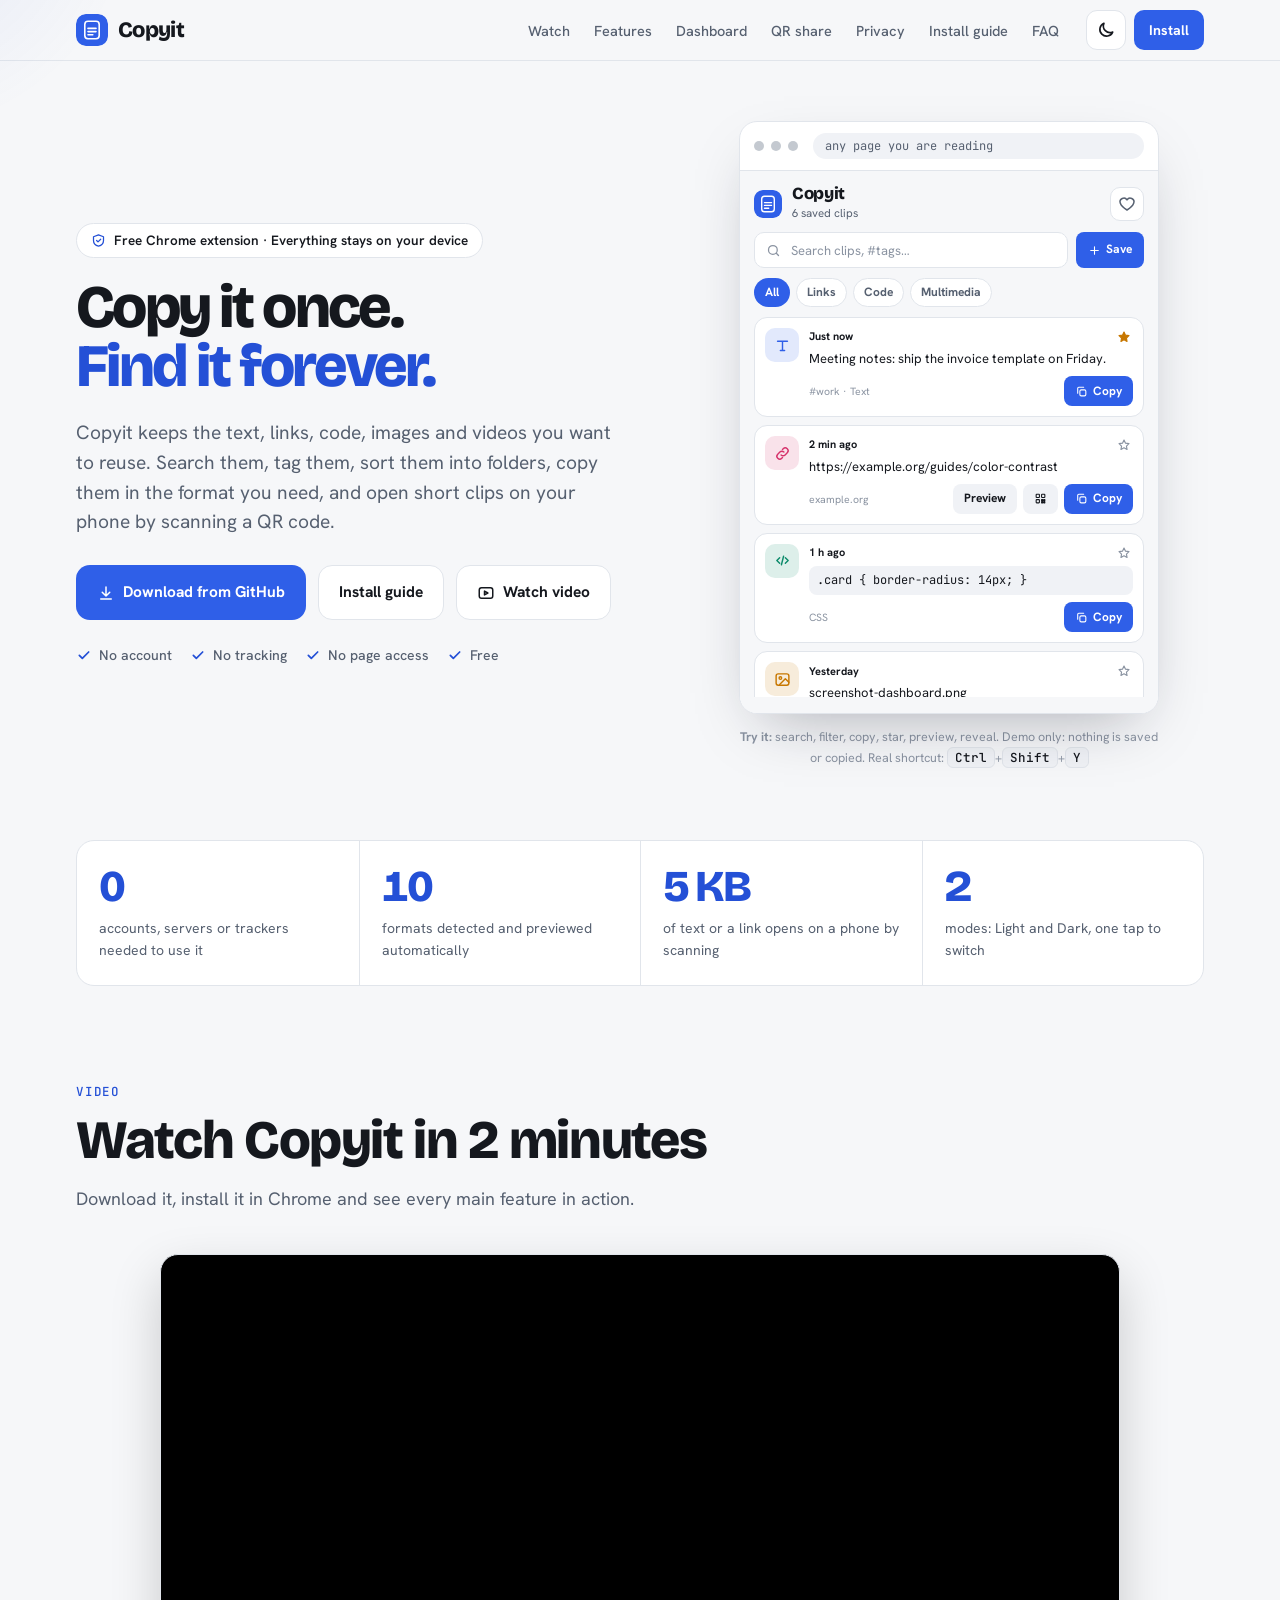
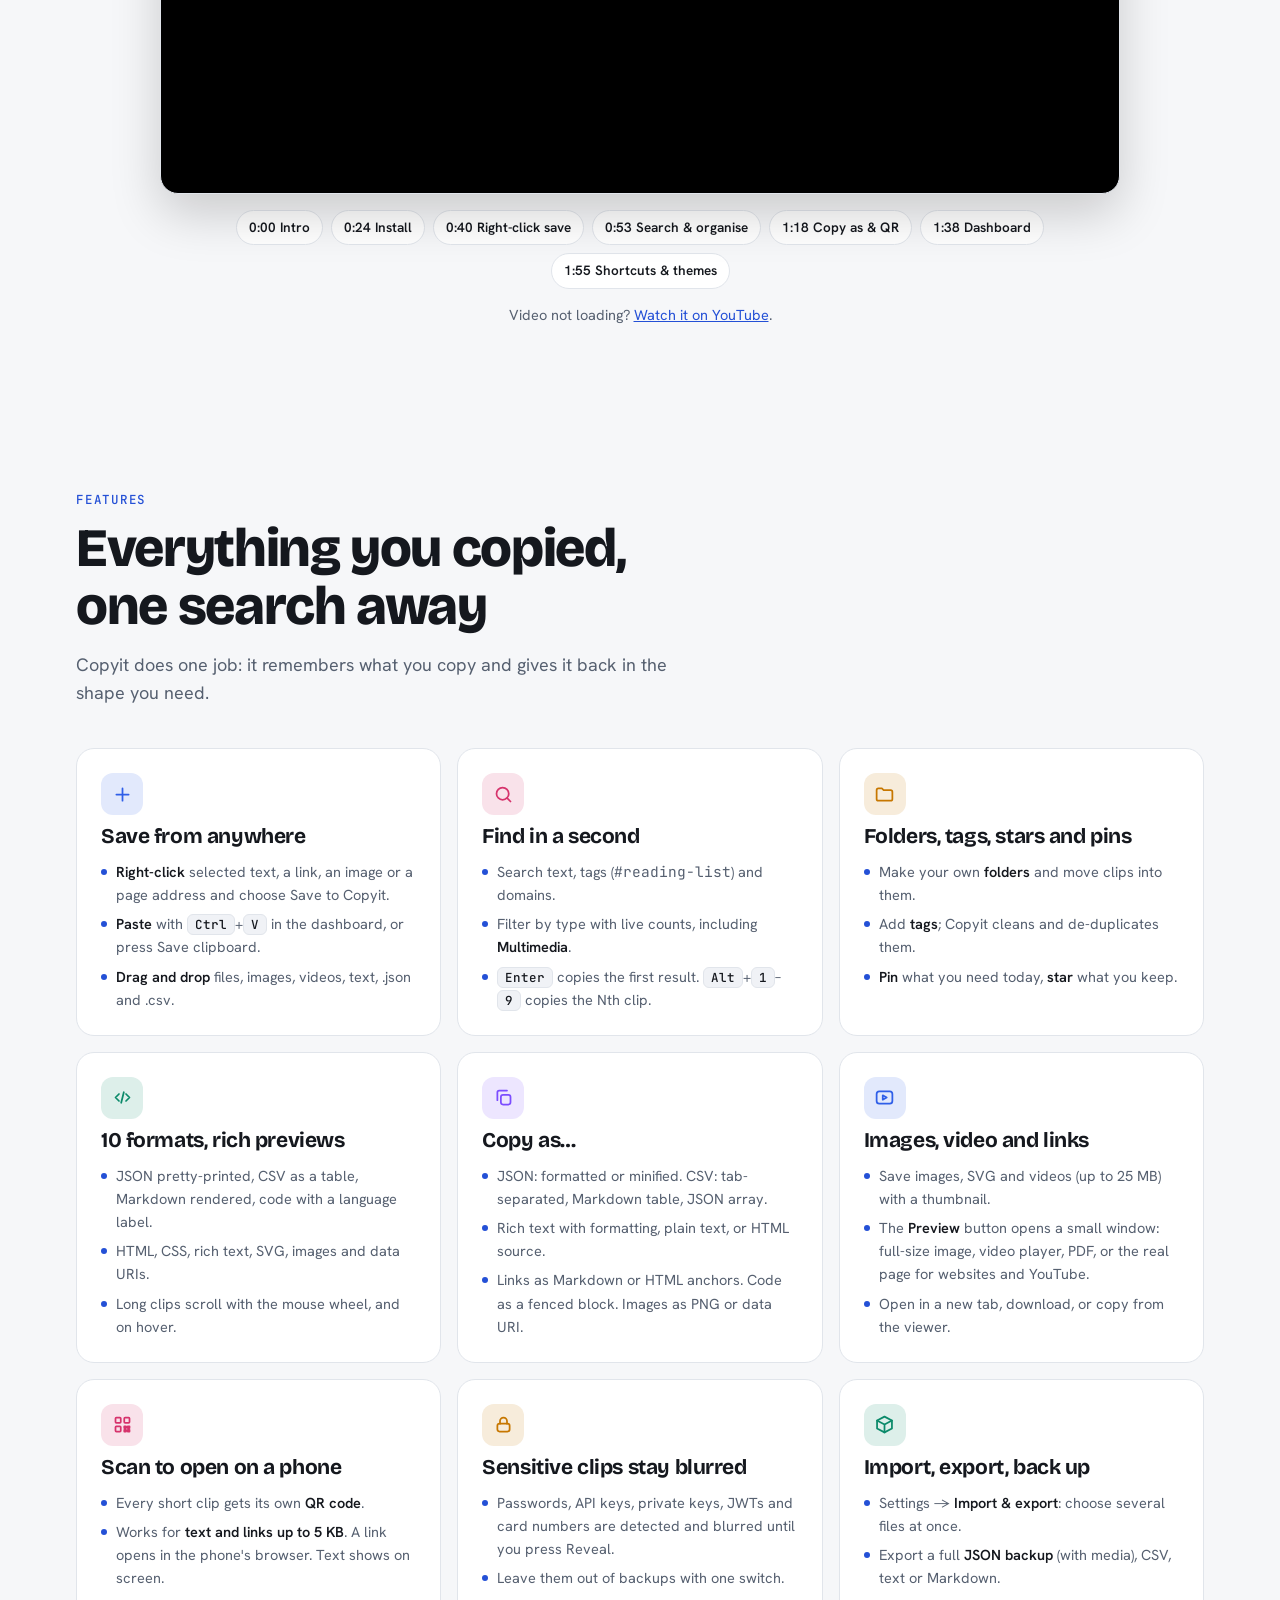
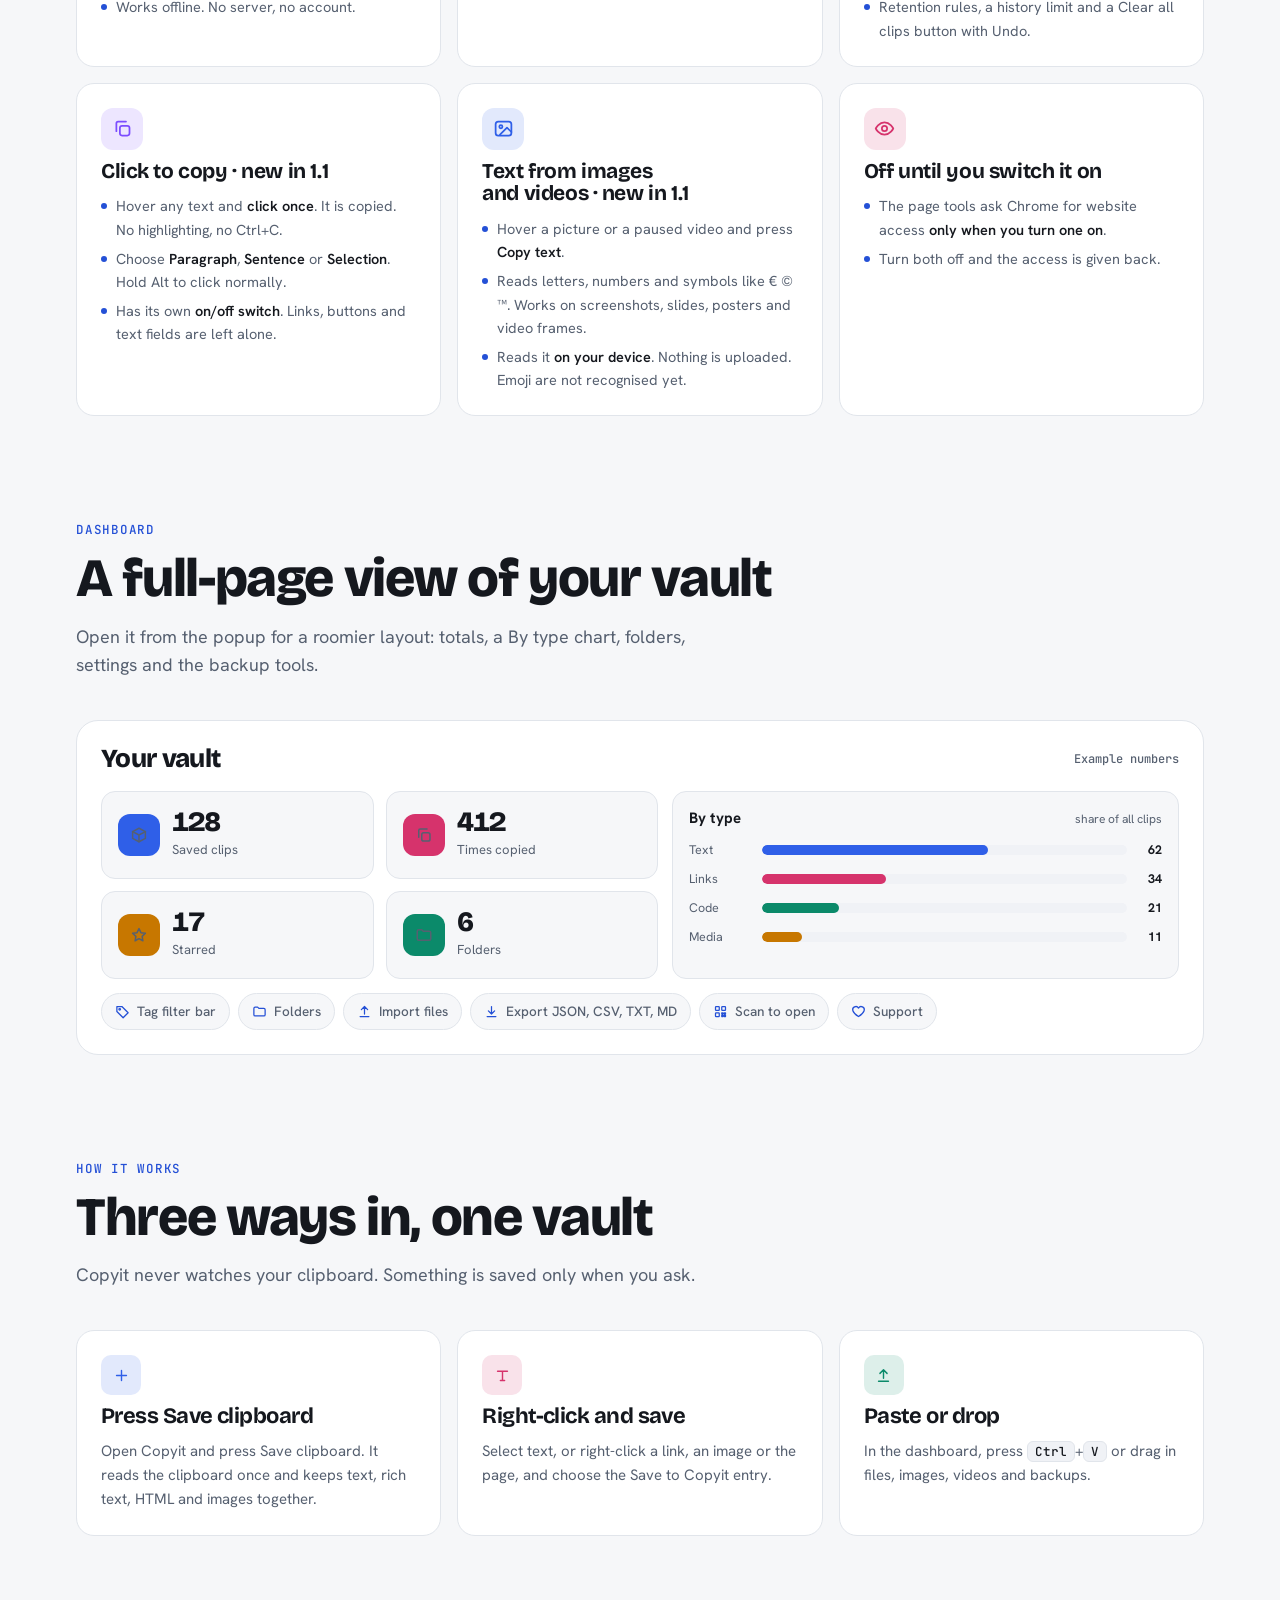
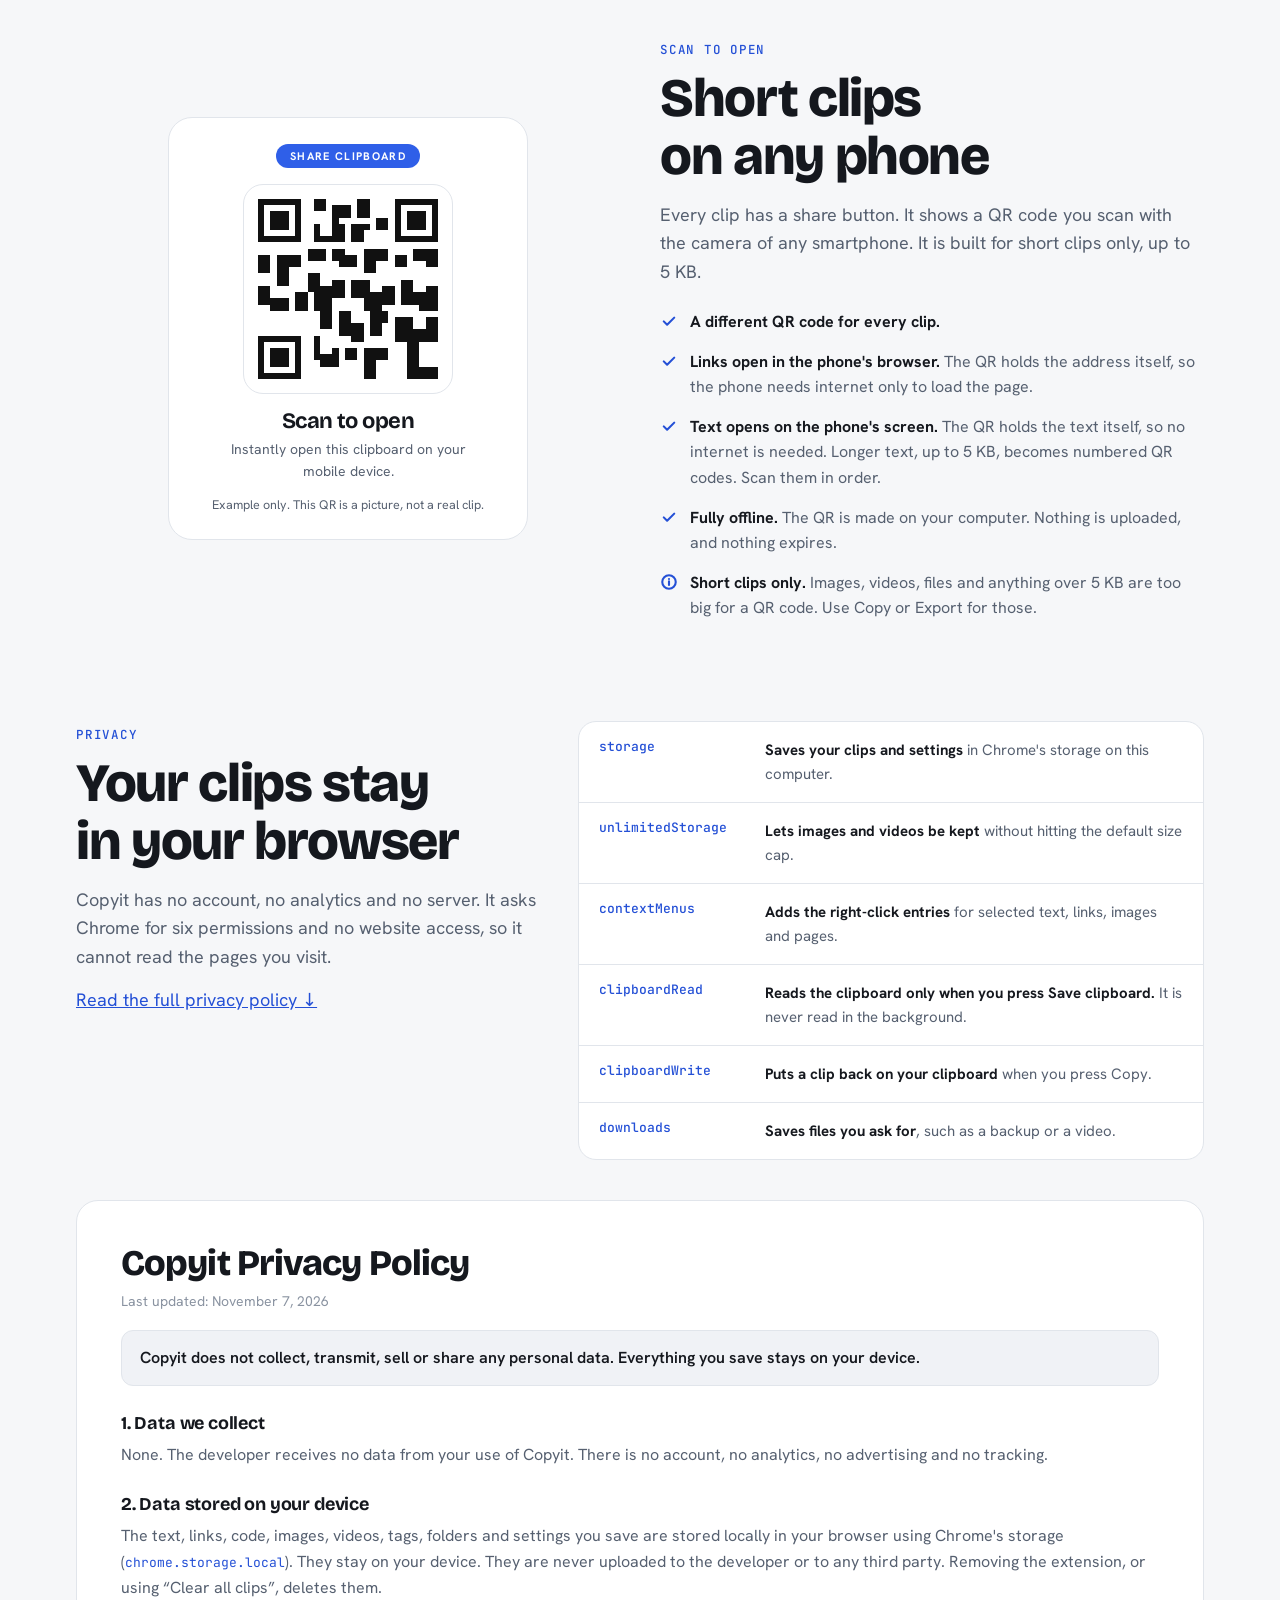
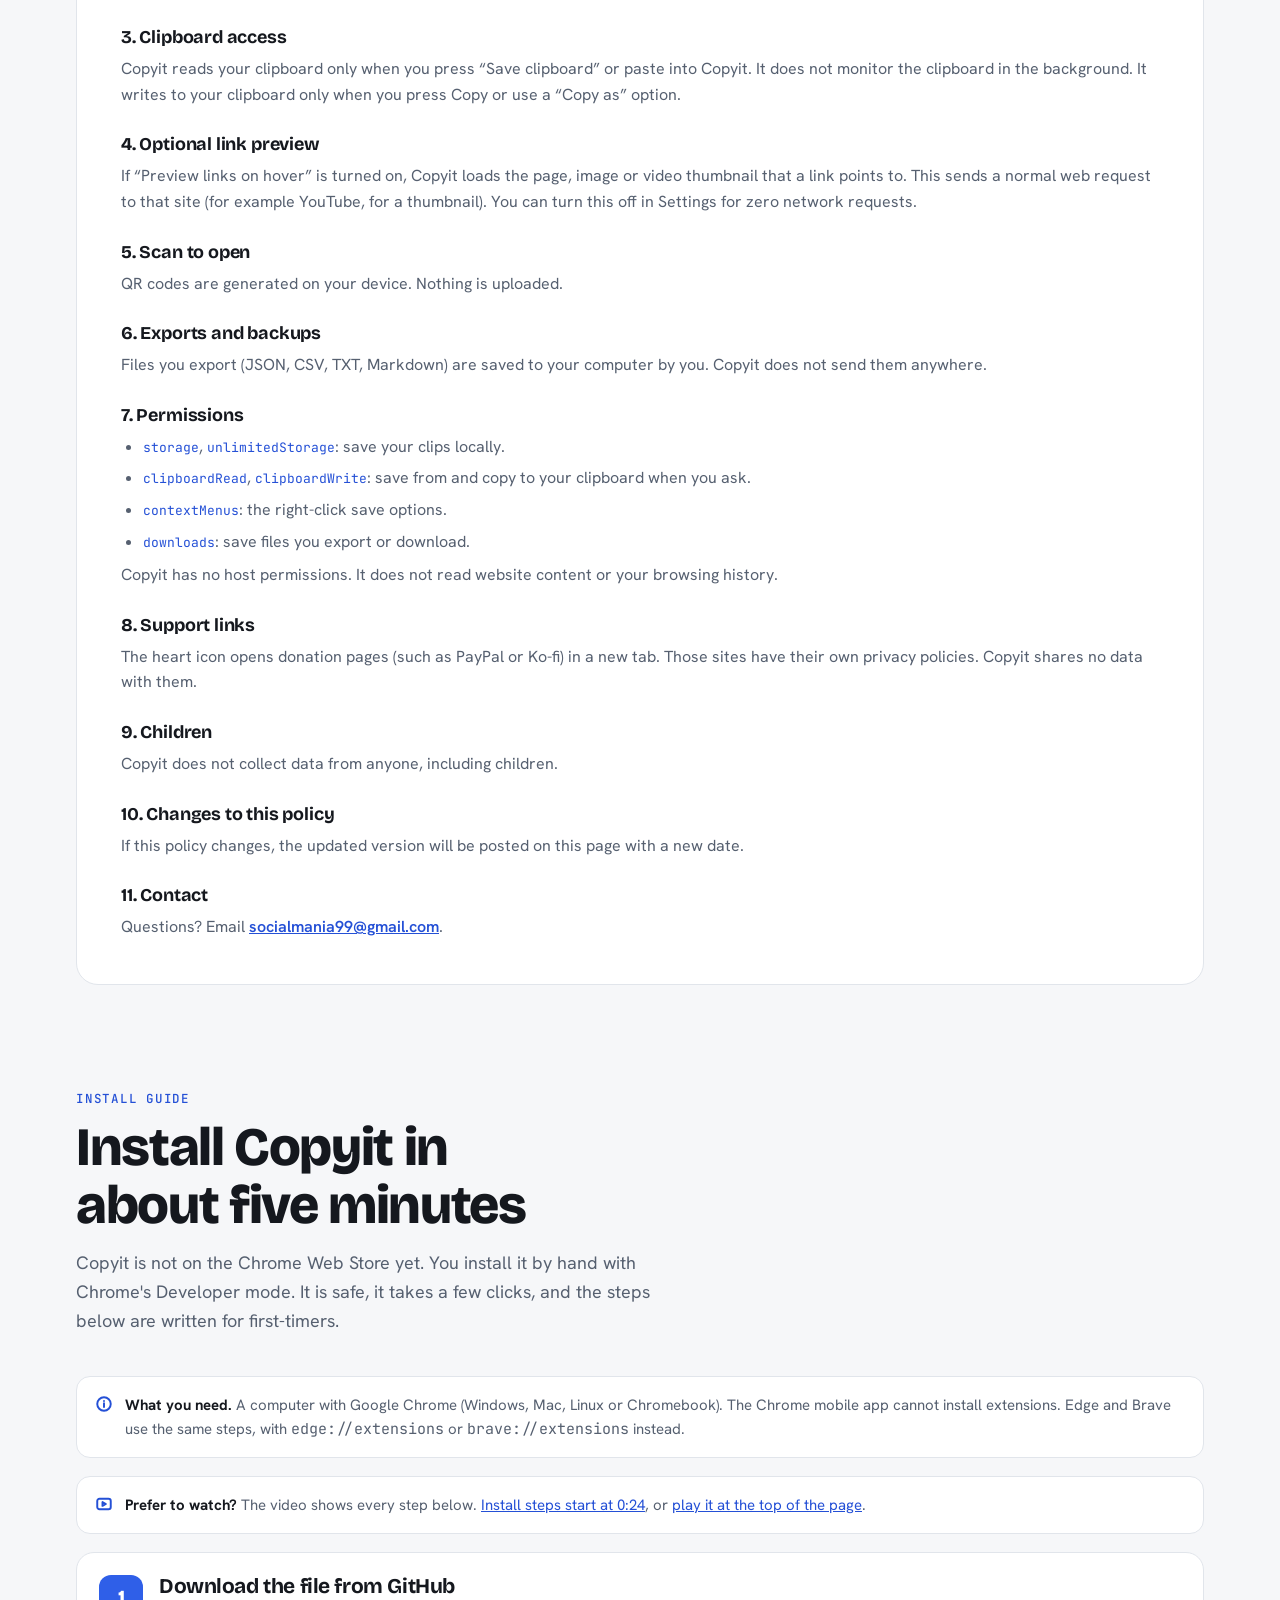
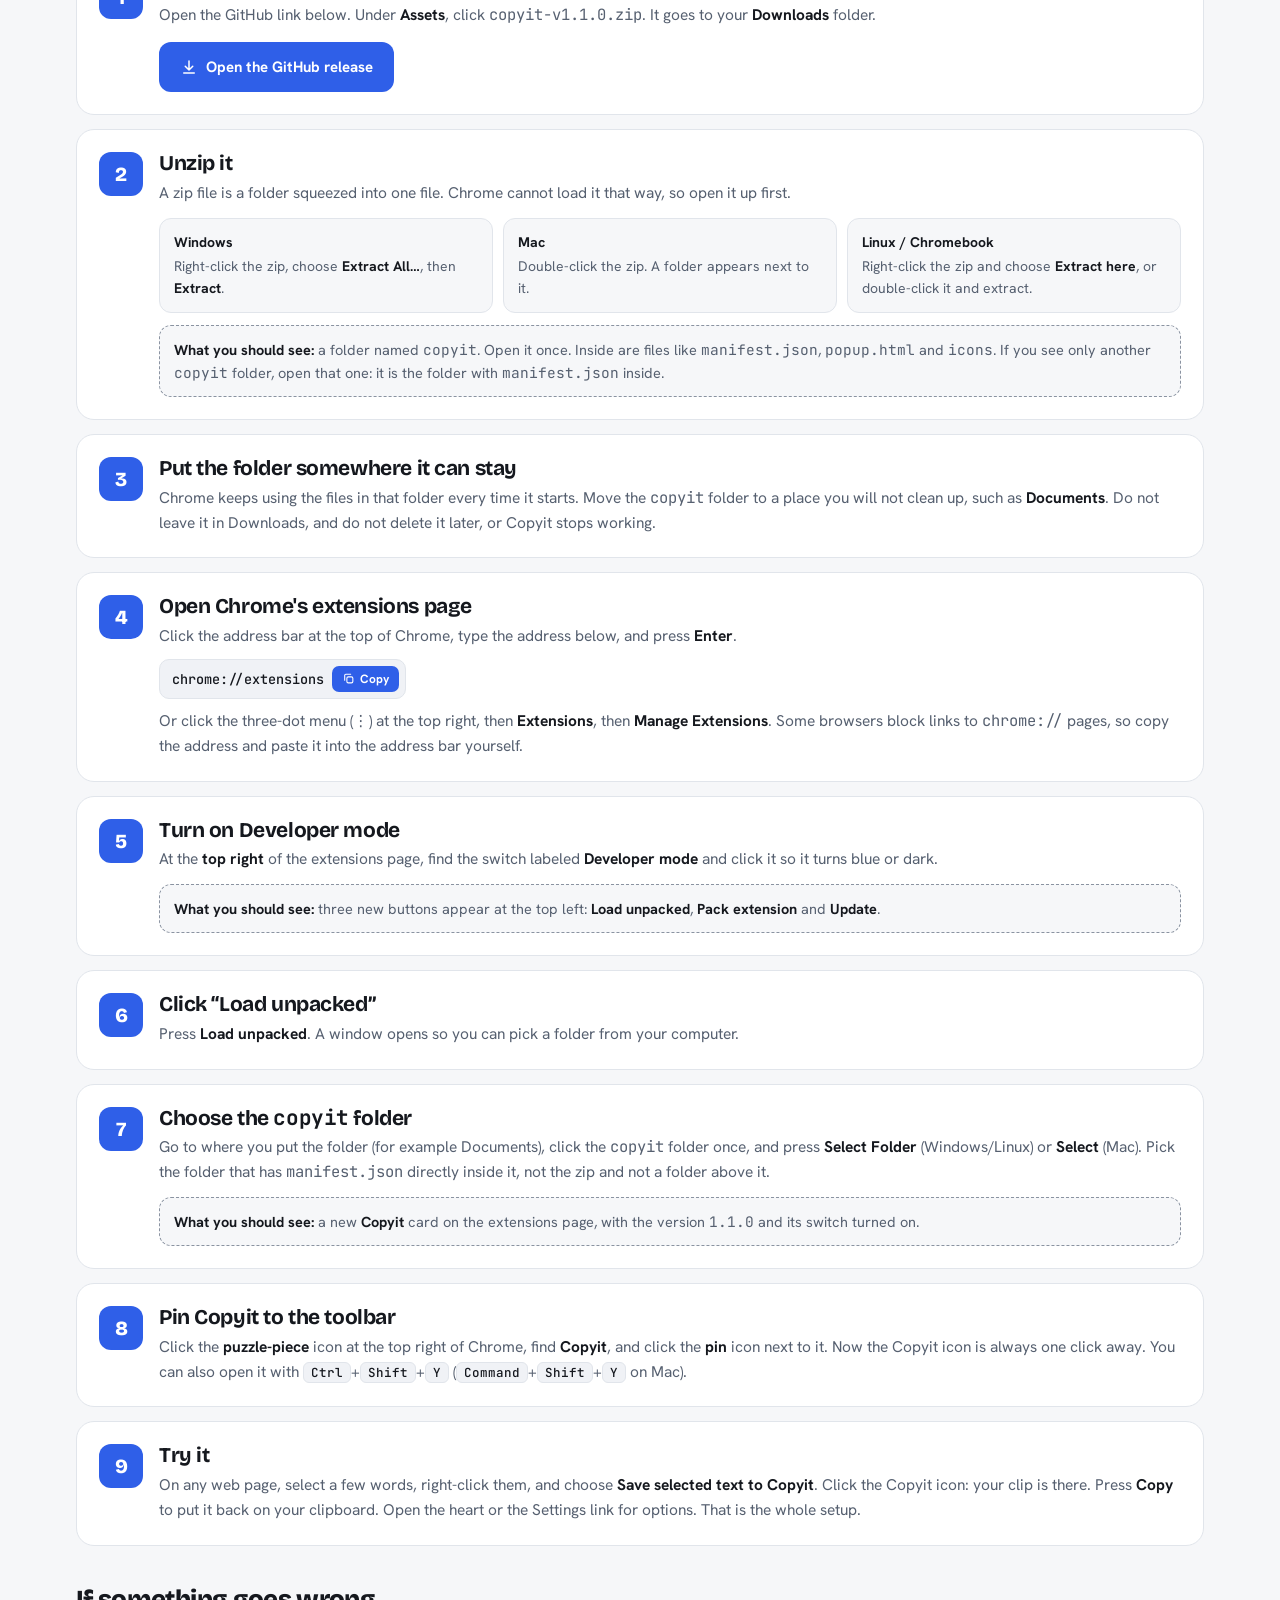
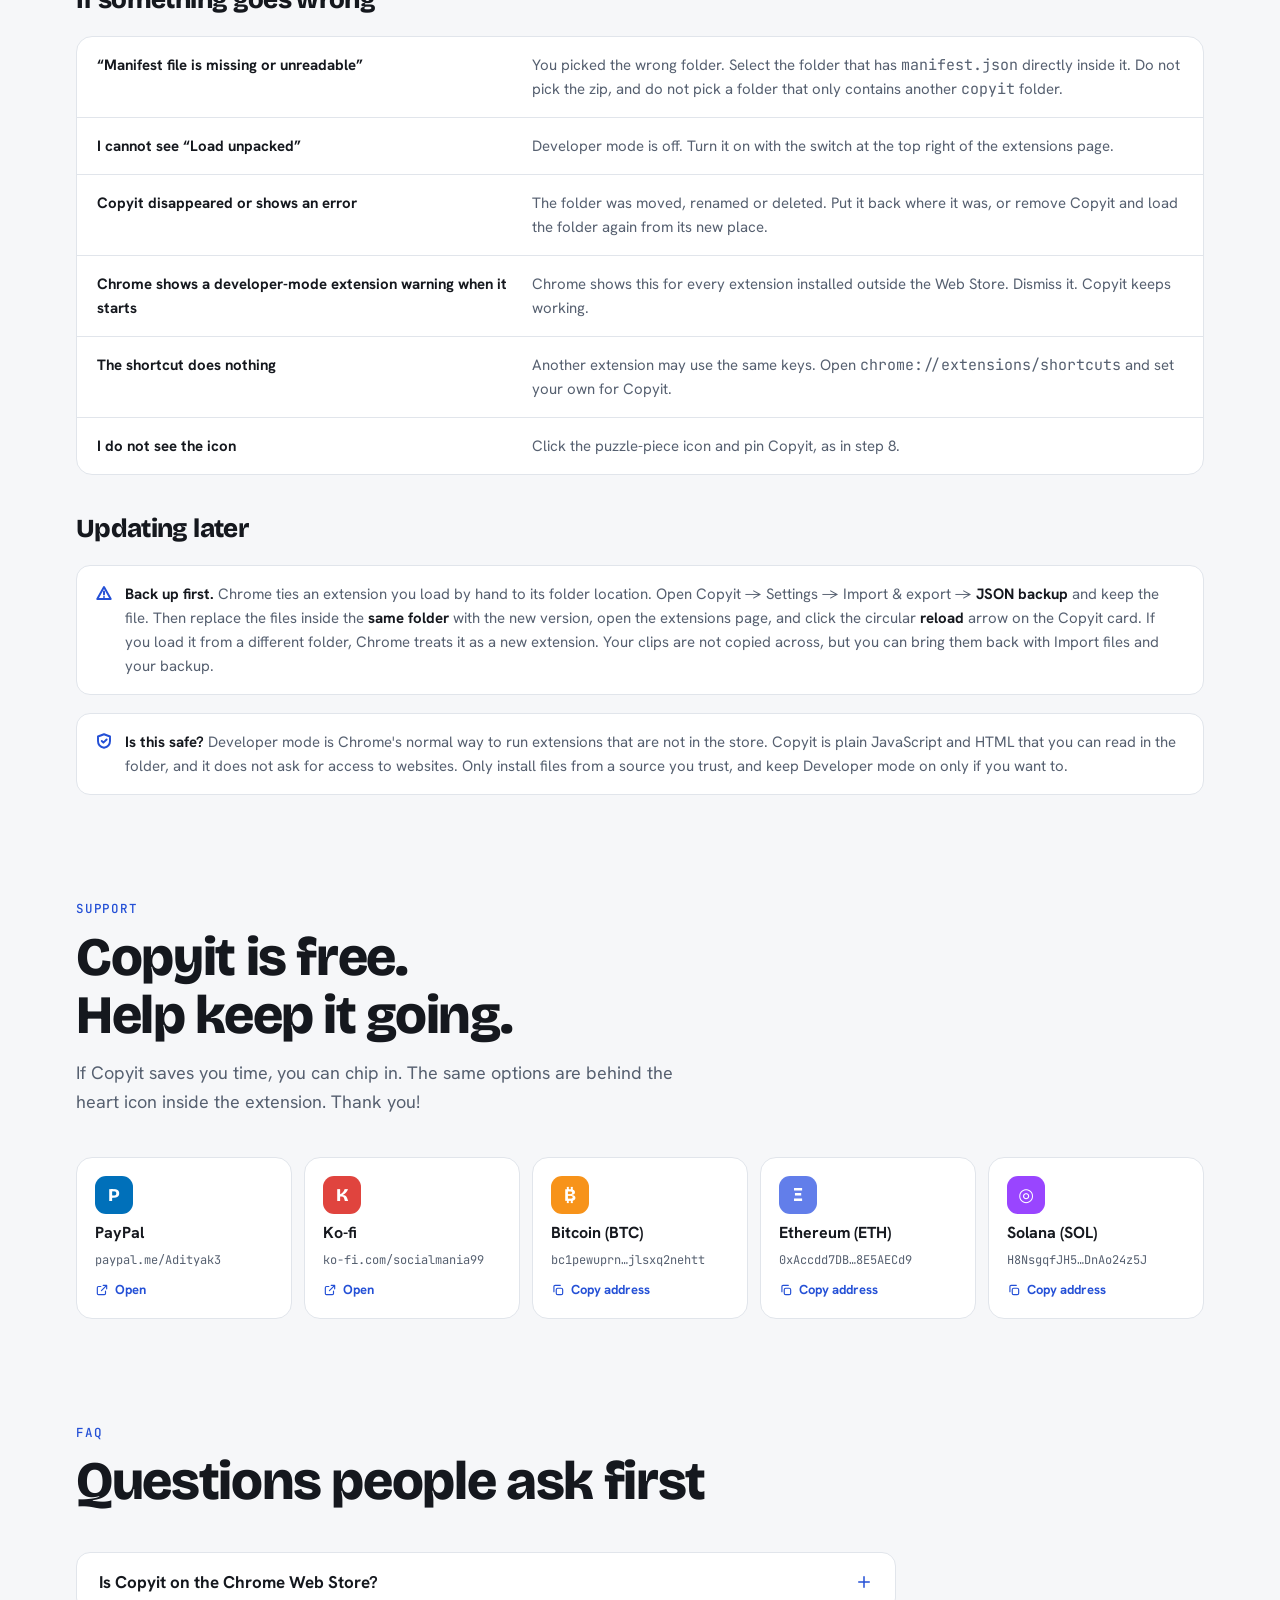
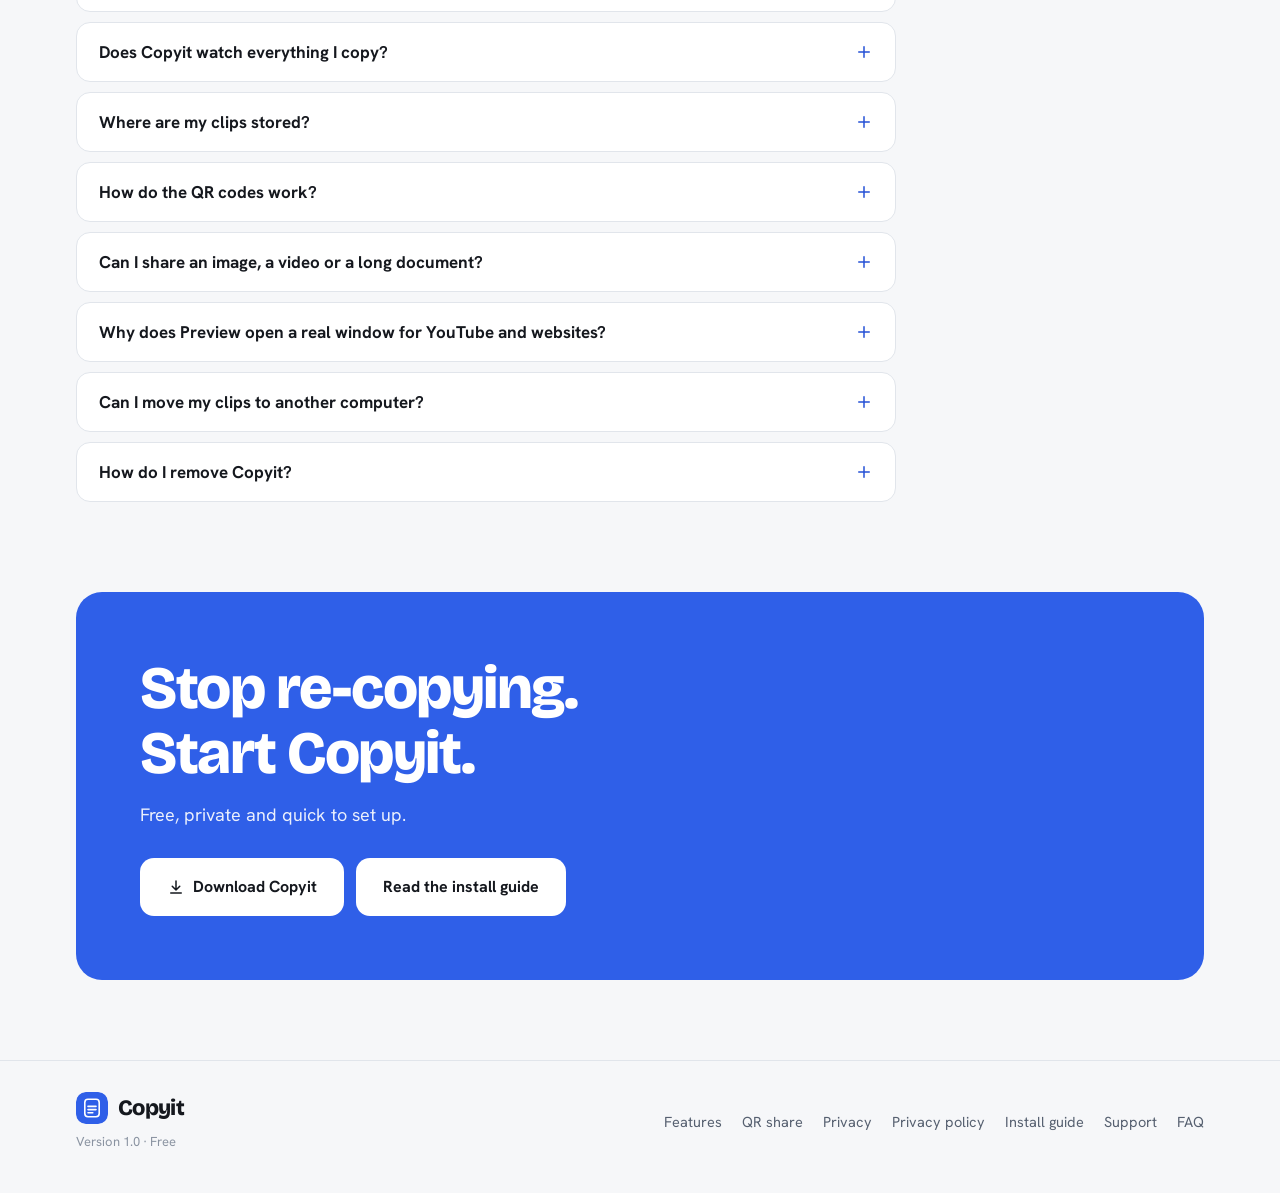
==== docs/index.html @ a637008d "Add files via upload" ====
<!doctype html>
<html lang="en">
<head>
<meta charset="utf-8">
<meta name="viewport" content="width=device-width,initial-scale=1,viewport-fit=cover">
<meta name="description" content="Copyit is a free, private clipboard history manager for Chrome. Save text, links, code and images, search them, and copy them back in any format. No account, no tracking.">
<meta name="copyit-build" content="2026-11-14-cursor-v4">
<meta name="theme-color" content="#f6f7f9" media="(prefers-color-scheme: light)">
<meta name="theme-color" content="#0e1014" media="(prefers-color-scheme: dark)">
<title>Copyit</title>
<meta name="claude:viewport-fit-sides" content="cover">
<link rel="preconnect" href="https://fonts.googleapis.com">
<link rel="preconnect" href="https://fonts.gstatic.com" crossorigin>
<link rel="stylesheet" href="https://fonts.googleapis.com/css2?family=Bricolage+Grotesque:opsz,wght@12..96,500..800&family=Hanken+Grotesk:wght@400;500;600;700&family=JetBrains+Mono:wght@400;500&display=swap">
<style>
/* Layout: sticky nav, split hero (pitch + static popup mock), facts, feature groups, dashboard mock, how-it-works, share/QR, privacy table, beginner install guide, support, FAQ.
   Identity: clean and still. One flat palette with a light/dark switch. Light motion only: demo popup, 3D cursor and click effects (off for reduced-motion and touch). */
:root{
  --display:"Bricolage Grotesque","Hanken Grotesk",system-ui,sans-serif;
  --body:"Hanken Grotesk","Segoe UI",system-ui,-apple-system,sans-serif;
  --mono:"JetBrains Mono",ui-monospace,Menlo,Consolas,monospace;
  /* Light */
  --bg:#f6f7f9; --surface:#ffffff; --ink:#15181e; --muted:#566070; --faint:#8a93a1; --line:#e1e5eb; --field:#f0f2f6;
  --accent:#2450d6; --btn:#2f5fe8; --on:#ffffff; --grad:var(--btn);
  --c1:#2f5fe8; --c2:#d6336c; --c3:#c77700; --c4:#0b8a6a; --c5:#7c4dff;
  --danger:#d92d4f;
  color-scheme:light;
}
@media (prefers-color-scheme:dark){
  :root:not([data-theme="light"]){
    --bg:#0e1014; --surface:#171a20; --ink:#eef0f4; --muted:#a2aab8; --faint:#6b7483; --line:#272c35; --field:#1e222a;
    --accent:#8fa8ff; --btn:#3d6cf0; --on:#ffffff; --grad:var(--btn);
    --c1:#8fa8ff; --c2:#ff7aa8; --c3:#f5b049; --c4:#3fcfa6; --c5:#b59cff; --danger:#ff6b86;
    color-scheme:dark;
  }
}
:root[data-theme="dark"]{
  --bg:#0e1014; --surface:#171a20; --ink:#eef0f4; --muted:#a2aab8; --faint:#6b7483; --line:#272c35; --field:#1e222a;
  --accent:#8fa8ff; --btn:#3d6cf0; --on:#ffffff; --grad:var(--btn);
  --c1:#8fa8ff; --c2:#ff7aa8; --c3:#f5b049; --c4:#3fcfa6; --c5:#b59cff; --danger:#ff6b86;
  color-scheme:dark;
}
*{box-sizing:border-box}
html{scroll-padding-top:80px}
body{margin:0;background:var(--bg);color:var(--ink);font:16px/1.6 var(--body);-webkit-font-smoothing:antialiased;overflow-x:hidden}
body::before{content:"";position:fixed;inset:0 0 auto;height:env(safe-area-inset-top,0px);z-index:60;background:var(--bg)}
h1,h2,h3,h4,p,ul,ol{margin:0}
h1,h2,h3{font-family:var(--display);text-wrap:balance;letter-spacing:-.025em;line-height:1.08}
p{color:var(--muted);text-wrap:pretty}
a{color:var(--accent)}
button{font:inherit;color:inherit;background:none;border:0;padding:0;cursor:pointer}
:focus-visible{outline:3px solid var(--accent);outline-offset:3px;border-radius:8px}
.in{max-width:1160px;margin-inline:auto;padding-left:max(16px,env(safe-area-inset-left,0px));padding-right:max(16px,env(safe-area-inset-right,0px))}
.i{width:18px;height:18px;fill:none;stroke:currentColor;stroke-width:2;stroke-linecap:round;stroke-linejoin:round;flex:none}
code,.mono{font-family:var(--mono)}

/* buttons */
.btn{display:inline-flex;align-items:center;justify-content:center;gap:8px;padding:12px 20px;border-radius:12px;font-weight:700;font-size:15px;text-decoration:none;white-space:nowrap;color:var(--ink);background:var(--surface);border:1px solid var(--line)}
.btn:hover{border-color:var(--faint)}
.btn.primary{color:var(--on);background:var(--grad);border-color:transparent}
.btn.lg{padding:15px 26px;font-size:16px;border-radius:14px}
.btn.sm{padding:8px 14px;font-size:14px;border-radius:10px}

/* nav */
.nav{position:sticky;top:env(safe-area-inset-top,0px);z-index:50;padding-block:10px;background:var(--bg);border-bottom:1px solid var(--line)}
.nav .in{display:flex;align-items:center;gap:16px}
.brand{display:flex;align-items:center;gap:10px;text-decoration:none;color:var(--ink);font-family:var(--display);font-weight:800;font-size:22px;letter-spacing:-.03em}
.mark{width:32px;height:32px;display:block;border-radius:10px}
.nav-links{display:flex;gap:2px;margin-left:auto}
.nav-links a{padding:8px 11px;border-radius:9px;text-decoration:none;font-size:14.5px;font-weight:500;color:var(--muted)}
.nav-links a:hover{color:var(--ink);background:var(--field)}
.nav-end{display:flex;align-items:center;gap:8px}
.mode-btn{display:inline-grid;place-items:center;width:40px;height:40px;border-radius:11px;color:var(--ink);background:var(--surface);border:1px solid var(--line)}
.mode-btn:hover{border-color:var(--faint)}
.mode-btn .i{width:20px;height:20px}
.mode-btn .sun{display:none}
:root[data-theme="dark"] .mode-btn .sun{display:block}
:root[data-theme="dark"] .mode-btn .moon{display:none}
@media (prefers-color-scheme:dark){:root:not([data-theme="light"]) .mode-btn .sun{display:block}:root:not([data-theme="light"]) .mode-btn .moon{display:none}}

/* hero */
.hero{padding-block:60px 72px}
.hero .in{display:grid;grid-template-columns:minmax(0,1.05fr) minmax(0,.95fr);gap:56px;align-items:center}
.eyebrow{display:inline-flex;align-items:center;gap:8px;padding:6px 14px;border-radius:99px;background:var(--surface);border:1px solid var(--line);font-size:13.5px;font-weight:600;color:var(--ink)}
.eyebrow .i{width:15px;height:15px;color:var(--accent)}
h1.big{margin-top:20px;font-size:clamp(44px,7vw,88px);font-weight:800;line-height:.98;letter-spacing:-.045em}
h1.big em{font-style:normal;color:var(--accent)}
.lede{margin-top:22px;max-width:540px;font-size:clamp(17px,1.5vw,20px);line-height:1.55}
.cta{display:flex;flex-wrap:wrap;gap:12px;margin-top:28px}
.trust{display:flex;flex-wrap:wrap;gap:8px 18px;margin-top:24px;font-size:14px;font-weight:500;color:var(--muted)}
.trust span{display:inline-flex;align-items:center;gap:7px}
.trust .i{width:16px;height:16px;color:var(--accent);stroke-width:2.6}

/* popup mock */
.stage{justify-self:center;width:100%;max-width:420px}
.browser{border-radius:18px;background:var(--surface);border:1px solid var(--line);overflow:hidden}
.bar{display:flex;align-items:center;gap:7px;padding:11px 14px;border-bottom:1px solid var(--line)}
.dot{width:10px;height:10px;border-radius:50%;background:var(--faint);opacity:.5}
.url{flex:1;margin-left:8px;padding:5px 12px;border-radius:99px;background:var(--field);font:12px var(--mono);color:var(--muted);white-space:nowrap;overflow:hidden;text-overflow:ellipsis}
.pp{padding:14px 14px 16px;background:var(--bg)}
.pp-top{display:flex;align-items:center;gap:10px;margin-bottom:10px}
.pp-top .mark{width:28px;height:28px;border-radius:9px}
.pp-top h4{font:800 17px/1.1 var(--display);letter-spacing:-.02em}
.pp-top p{font-size:11.5px}
.pp-top .grow{flex:1}
.search{display:flex;align-items:center;gap:8px;padding:0 11px;height:36px;border-radius:10px;background:var(--surface);border:1px solid var(--line);font-size:13px;color:var(--faint)}
.search .i{width:15px;height:15px}
.chips{display:flex;flex-wrap:wrap;gap:6px;margin:10px 0}
.chip{display:inline-flex;align-items:center;gap:5px;padding:4px 10px;border-radius:99px;font-size:12px;font-weight:700;color:var(--muted);background:var(--surface);border:1px solid var(--line)}
.chip.on{color:var(--on);background:var(--grad);border-color:transparent}
.ent{display:grid;grid-template-columns:34px minmax(0,1fr);gap:0 10px;margin-top:8px;padding:10px;border-radius:13px;background:var(--surface);border:1px solid var(--line)}
.tile{display:grid;place-items:center;width:34px;height:34px;border-radius:10px;color:var(--t);background:color-mix(in srgb,var(--t) 14%,var(--surface))}
.tile .i{width:17px;height:17px}
.t1{--t:var(--c1)}.t2{--t:var(--c2)}.t3{--t:var(--c3)}.t4{--t:var(--c4)}.t5{--t:var(--c5)}
.meta{display:flex;align-items:center;gap:6px;font-size:11px;color:var(--muted)}
.meta b{color:var(--ink);font-weight:700}
.meta .sp{flex:1}
.body{margin-top:4px;font-size:13px;line-height:1.45;color:var(--ink);overflow-wrap:anywhere}
.body.code{font:12px/1.45 var(--mono);padding:6px 8px;border-radius:8px;background:var(--field)}
.foot{display:flex;align-items:center;gap:6px;margin-top:7px}
.foot small{font-size:10.5px;color:var(--faint);flex:1}
.mini{display:inline-flex;align-items:center;gap:5px;padding:4px 10px;border-radius:8px;font-size:12px;font-weight:700;color:var(--on);background:var(--grad)}
.mini.ghost{color:var(--ink);background:var(--field)}
.mini .i{width:13px;height:13px}
.demo-note{margin-top:12px;text-align:center;font-size:12.5px;color:var(--faint)}

/* sections */
.sec{padding-block:80px}
.head{max-width:720px;margin-bottom:40px}
.kick{display:inline-block;margin-bottom:12px;font:500 12.5px var(--mono);letter-spacing:.06em;text-transform:uppercase;color:var(--accent)}
.head h2{font-size:clamp(32px,4.4vw,54px);font-weight:800}
.head p{margin-top:14px;font-size:18px;max-width:620px}
.facts{padding-block:0 12px}
.facts .row{display:grid;grid-template-columns:repeat(4,minmax(0,1fr));border-radius:18px;background:var(--surface);border:1px solid var(--line)}
.fact{padding:24px 22px;border-left:1px solid var(--line)}
.fact:first-child{border-left:0}
.fact b{display:block;font:800 clamp(30px,3.6vw,44px)/1 var(--display);letter-spacing:-.04em;color:var(--accent);font-variant-numeric:tabular-nums}
.fact span{display:block;margin-top:8px;font-size:14px;color:var(--muted)}

/* feature groups */
.fgrid{display:grid;grid-template-columns:repeat(3,minmax(0,1fr));gap:16px}
.fcard{display:flex;flex-direction:column;gap:10px;padding:24px;border-radius:18px;background:var(--surface);border:1px solid var(--line)}
.fcard .tile{width:42px;height:42px;border-radius:12px}
.fcard .tile .i{width:21px;height:21px}
.fcard h3{font-size:21px;font-weight:700;letter-spacing:-.02em}
.fcard p{font-size:15px;line-height:1.55}
.fcard ul{list-style:none;padding:0;display:grid;gap:6px;margin-top:2px}
.fcard li{display:flex;gap:9px;font-size:14.5px;color:var(--muted)}
.fcard li::before{content:"";flex:none;width:6px;height:6px;margin-top:9px;border-radius:50%;background:var(--accent)}
.fcard li b{color:var(--ink);font-weight:600}
kbd{display:inline-block;padding:1px 7px;border-radius:6px;background:var(--field);border:1px solid var(--line);font:500 12.5px var(--mono);color:var(--ink)}

/* dashboard mock */
.dash{border-radius:22px;padding:24px;background:var(--surface);border:1px solid var(--line)}
.dash-top{display:flex;align-items:center;justify-content:space-between;gap:12px;flex-wrap:wrap;margin-bottom:18px}
.dash-top h3{font-size:26px;font-weight:800}
.dash-top small{font:500 12px var(--mono);color:var(--muted)}
.dash-grid{display:grid;grid-template-columns:minmax(0,1.1fr) minmax(0,1fr);gap:14px}
.stats{display:grid;grid-template-columns:1fr 1fr;gap:12px}
.stat{display:flex;align-items:center;gap:12px;padding:16px;border-radius:14px;background:var(--bg);border:1px solid var(--line)}
.bubble{display:grid;place-items:center;width:42px;height:42px;border-radius:12px;color:#fff;background:var(--t)}
.stat b{display:block;font:800 28px/1 var(--display);letter-spacing:-.03em;font-variant-numeric:tabular-nums}
.stat span{font-size:13px;color:var(--muted)}
.chart{padding:16px;border-radius:14px;background:var(--bg);border:1px solid var(--line)}
.chart h4{display:flex;justify-content:space-between;align-items:baseline;font:700 15px var(--body)}
.chart h4 span{font-size:12px;font-weight:400;color:var(--muted)}
.bars{display:grid;gap:9px;margin-top:12px}
.br{display:grid;grid-template-columns:64px minmax(0,1fr) 26px;gap:9px;align-items:center;font-size:12.5px;color:var(--muted)}
.br i{display:block;height:10px;border-radius:99px;background:var(--field);overflow:hidden}
.br i s{display:block;height:100%;width:var(--w);border-radius:99px;background:var(--t);text-decoration:none}
.br b{color:var(--ink);text-align:right;font-variant-numeric:tabular-nums}
.pills{display:flex;flex-wrap:wrap;gap:8px;margin-top:14px}
.pill{display:inline-flex;align-items:center;gap:7px;padding:7px 13px;border-radius:99px;background:var(--bg);border:1px solid var(--line);font-size:13.5px;font-weight:500;color:var(--muted)}
.pill .i{width:15px;height:15px;color:var(--accent)}


/* how */
.steps{display:grid;grid-template-columns:repeat(3,minmax(0,1fr));gap:16px}
.step{padding:24px;border-radius:18px;background:var(--surface);border:1px solid var(--line);display:flex;flex-direction:column;gap:10px}
.step h3{font-size:22px;font-weight:700}
.step p{font-size:15px}
.step .tile{width:40px;height:40px}

/* share */
.split{display:grid;grid-template-columns:minmax(0,1fr) minmax(0,1fr);gap:40px;align-items:center}
.qr-card{max-width:360px;margin-inline:auto;width:100%;padding:24px;border-radius:24px;text-align:center;background:var(--surface);border:1px solid var(--line)}
.qr-card .pill2{display:inline-block;padding:5px 14px;border-radius:99px;font:700 11px var(--body);letter-spacing:.12em;text-transform:uppercase;color:var(--on);background:var(--grad)}
.qr-box{margin:16px auto;width:210px;height:210px;padding:14px;border-radius:20px;background:#fff;border:1px solid var(--line)}
.qr-box svg{display:block;width:100%;height:100%}
.qr-card h3{font-size:22px}
.qr-card p{font-size:14px;margin-top:4px}
.code-chip{display:inline-flex;align-items:center;gap:8px;margin-top:14px;padding:8px 14px;border-radius:10px;background:var(--field);font:500 14px var(--mono);color:var(--ink)}
.checks{list-style:none;padding:0;display:grid;gap:14px;margin-top:22px}
.checks li{display:flex;gap:12px;color:var(--muted)}
.checks li .i{margin-top:3px;color:var(--accent);stroke-width:2.8}
.checks li b{color:var(--ink)}

/* privacy */
.priv{display:grid;grid-template-columns:minmax(0,.85fr) minmax(0,1.15fr);gap:40px;align-items:start}
.priv h2{font-size:clamp(32px,4.4vw,54px);font-weight:800}
.priv>div>p{margin-top:14px;font-size:18px}
.ptable{border-radius:18px;background:var(--surface);border:1px solid var(--line);overflow:hidden}
.prow{display:grid;grid-template-columns:150px minmax(0,1fr);gap:16px;padding:16px 20px;border-top:1px solid var(--line)}
.prow:first-child{border-top:0}
.prow code{align-self:start;font:500 13px var(--mono);color:var(--accent);word-break:break-word}
.prow span{font-size:15px;color:var(--muted)}
.prow span b{color:var(--ink)}

/* privacy policy */
.policy{margin-top:40px;padding:clamp(22px,4vw,44px);border-radius:22px;background:var(--surface);border:1px solid var(--line)}
.policy h3{font-size:clamp(26px,3.2vw,36px);font-weight:800}
.policy .upd{margin-top:6px;font-size:14px;color:var(--faint)}
.policy .sum{margin-top:18px;padding:14px 18px;border-radius:12px;background:var(--field);border:1px solid var(--line);font-weight:600;color:var(--ink)}
.policy h4{margin-top:26px;font:700 18px var(--display);letter-spacing:-.01em;color:var(--ink)}
.policy p{margin-top:8px;font-size:16px}
.policy ul{margin:8px 0 0;padding-left:22px;display:grid;gap:6px;color:var(--muted)}
.policy li code,.policy p code{font-size:13px;color:var(--accent)}
.policy a{font-weight:600}

/* install */
.guide{display:grid;gap:18px}
.gnote{display:flex;gap:12px;padding:16px 18px;border-radius:14px;background:var(--surface);border:1px solid var(--line)}
.gnote .i{margin-top:2px;color:var(--accent);stroke-width:2.6}
.gnote p{font-size:15px}.gnote b{color:var(--ink)}
.gsteps{list-style:none;padding:0;display:grid;gap:14px;counter-reset:n}
.gstep{display:grid;grid-template-columns:44px minmax(0,1fr);gap:16px;padding:22px;border-radius:18px;background:var(--surface);border:1px solid var(--line);counter-increment:n}
.gstep::before{content:counter(n);display:grid;place-items:center;width:44px;height:44px;border-radius:12px;font:800 20px var(--display);color:var(--on);background:var(--grad)}
.gstep h3{font-size:21px;font-weight:700;letter-spacing:-.02em}
.gstep p{margin-top:6px;font-size:15.5px}
.gstep p b{color:var(--ink)}
.gstep .cta{margin-top:14px}
.os{display:grid;grid-template-columns:repeat(3,minmax(0,1fr));gap:10px;margin-top:12px}
.os div{padding:12px 14px;border-radius:12px;background:var(--bg);border:1px solid var(--line);font-size:14px;color:var(--muted)}
.os strong{display:block;margin-bottom:2px;color:var(--ink);font-size:14px}
.os em{font-style:normal;color:var(--ink);font-weight:700}
.cmd{display:inline-flex;align-items:center;gap:8px;max-width:100%;margin-top:10px;padding:6px 6px 6px 12px;border-radius:10px;background:var(--field);border:1px solid var(--line);font:500 13.5px var(--mono);color:var(--ink)}
.cmd button{display:inline-flex;align-items:center;gap:5px;padding:5px 10px;border-radius:7px;font:700 12px var(--body);color:var(--on);background:var(--grad)}
.cmd button .i{width:13px;height:13px}
.look-for{margin-top:12px;padding:12px 14px;border-radius:12px;background:var(--bg);border:1px dashed var(--faint);font-size:14.5px;color:var(--muted)}
.look-for b{color:var(--ink)}
.tbl{border-radius:16px;background:var(--surface);border:1px solid var(--line);overflow:hidden}
.trow{display:grid;grid-template-columns:minmax(0,.9fr) minmax(0,1.4fr);gap:16px;padding:16px 20px;border-top:1px solid var(--line)}
.trow:first-child{border-top:0}
.trow b{color:var(--ink);font-size:15px}
.trow span{font-size:15px;color:var(--muted)}
h3.sub{margin:22px 0 4px;font-size:26px;font-weight:800}

/* support */
.support{display:grid;grid-template-columns:repeat(5,minmax(0,1fr));gap:12px}
.sup{display:flex;flex-direction:column;gap:6px;min-width:0;padding:18px;border-radius:16px;text-align:left;text-decoration:none;color:var(--ink);background:var(--surface);border:1px solid var(--line)}
.sup:hover{border-color:var(--faint)}
.sup .gl{display:grid;place-items:center;width:38px;height:38px;border-radius:11px;font:800 18px var(--display);color:#fff;background:var(--g)}
.sup b{font-size:16px}
.sup small{font:400 12px var(--mono);color:var(--muted);overflow-wrap:anywhere}
.sup .act{display:inline-flex;align-items:center;gap:6px;margin-top:auto;padding-top:6px;font-size:13px;font-weight:700;color:var(--accent)}
.sup .act .i{width:14px;height:14px}

/* faq */
.faq{max-width:820px;display:grid;gap:10px}
details{border-radius:14px;background:var(--surface);border:1px solid var(--line);overflow:hidden}
summary{display:flex;align-items:center;justify-content:space-between;gap:16px;padding:18px 22px;cursor:pointer;list-style:none;font:700 17px var(--body);color:var(--ink)}
summary::-webkit-details-marker{display:none}
summary .i{color:var(--accent)}
details[open] summary .i{transform:rotate(45deg)}
details p{padding:0 22px 20px;font-size:16px}

/* final + footer */
.final{padding-block:10px 80px}
.final .box{padding:clamp(30px,6vw,64px);border-radius:26px;color:var(--on);background:var(--grad)}
.final h2{max-width:700px;font-size:clamp(34px,5vw,60px);font-weight:800;color:inherit}
.final p{margin-top:16px;max-width:520px;font-size:18px;color:inherit;opacity:.9}
.final .cta .btn{background:var(--surface);color:var(--ink);border-color:transparent}
footer{border-top:1px solid var(--line);padding-block:30px 40px}
footer .in{display:flex;flex-wrap:wrap;gap:18px 40px;align-items:center;justify-content:space-between}
footer nav{display:flex;flex-wrap:wrap;gap:6px 20px}
footer a{font-size:14.5px;color:var(--muted);text-decoration:none}footer a:hover{color:var(--ink)}
footer small{display:block;margin-top:6px;font-size:13px;color:var(--faint)}

.toast{position:fixed;left:50%;bottom:calc(24px + env(safe-area-inset-bottom,0px));transform:translateX(-50%);z-index:80;padding:10px 18px;border-radius:12px;font-size:14px;font-weight:600;color:var(--on);background:var(--btn)}
.toast[hidden]{display:none}

@media(max-width:1020px){
  .support{grid-template-columns:repeat(3,minmax(0,1fr))}
  .fgrid{grid-template-columns:repeat(2,minmax(0,1fr))}
}
@media(max-width:900px){
  .hero .in,.priv,.split,.dash-grid,.steps{grid-template-columns:minmax(0,1fr)}
  .hero .in{gap:40px}
  .nav-links{display:none}.nav-end{margin-left:auto}
}
@media(max-width:700px){
  .sec{padding-block:56px}
  .fgrid{grid-template-columns:minmax(0,1fr)}
  .support{grid-template-columns:repeat(2,minmax(0,1fr))}
  .facts .row{grid-template-columns:1fr 1fr}
  .fact:nth-child(3){border-left:0}.fact:nth-child(n+3){border-top:1px solid var(--line)}
  .prow,.trow{grid-template-columns:minmax(0,1fr);gap:4px}
  .os{grid-template-columns:minmax(0,1fr)}
  .gstep{grid-template-columns:minmax(0,1fr);gap:12px}
  .dash{padding:14px}.nav .btn.sm{display:none}
}
@media(max-width:420px){.stats{grid-template-columns:minmax(0,1fr)}.support{grid-template-columns:minmax(0,1fr)}}
/* Responsive polish */
html{-webkit-text-size-adjust:100%;scroll-padding-top:72px}
section[id]{scroll-margin-top:72px}
h1.big{text-wrap:balance}
h1.big em{display:block}
.menu-btn{display:none}
.menu-btn .m2{display:none}
.nl-install{display:none}
@media(min-width:1600px){.in{max-width:1280px}}
@media(min-width:901px){h1.big{font-size:clamp(48px,4.7vw,68px)}.hero .cta .btn.lg{padding:14px 20px;font-size:15.5px}}
@media(max-width:900px){
  .menu-btn{display:inline-grid}
  .nav-end{gap:8px}
  .nav-links{display:none;position:absolute;left:0;right:0;top:100%;flex-direction:column;gap:2px;margin:0;padding:10px 16px 16px;background:var(--bg);border-bottom:1px solid var(--line);box-shadow:0 18px 30px rgba(0,0,0,.14);max-height:calc(100vh - 64px);overflow-y:auto}
  .nav-links.open{display:flex}
  .nav-links a{padding:13px 12px;font-size:16px;color:var(--ink)}
  .nav-links .nl-install{display:flex;justify-content:center;margin-top:8px;color:var(--on);background:var(--btn);font-weight:700}
  .nav-links .nl-install:hover{color:var(--on);background:var(--btn)}
  .cmd button{min-height:36px;padding-inline:12px}
  footer nav{gap:0 16px}footer nav a{padding:10px 2px}
  .menu-btn[aria-expanded="true"] .m1{display:none}
  .menu-btn[aria-expanded="true"] .m2{display:inline}
}
@media(max-width:700px){
  .hero{padding-block:36px 52px}
  .hero .cta .btn{flex:1 1 100%}
  .trust{gap:8px 16px}
  .vchap{flex-wrap:nowrap;justify-content:flex-start;overflow-x:auto;scroll-snap-type:x proximity;padding:2px 2px 8px;margin-inline:-16px;padding-inline:16px;-webkit-overflow-scrolling:touch}
  .vchap a{flex:none;padding:10px 14px;scroll-snap-align:start}
  .video{border-radius:12px}
  .vid-note,.gnote a{line-height:1.9}
}
@media(max-width:380px){
  h1.big{font-size:40px}
  .fact b{font-size:30px}
}
@media(hover:none){.vchap a:hover{border-color:var(--line);color:var(--ink)}}
/* Interactive hero demo */
.hero{position:relative;isolation:isolate}
.hero>.in{position:relative;z-index:1}
.hero::before{content:"";position:absolute;inset:0;z-index:0;pointer-events:none;opacity:0;transition:opacity .4s;background:radial-gradient(460px circle at var(--mx,70%) var(--my,30%),color-mix(in srgb,var(--accent) 15%,transparent),transparent 62%)}
.hero.spot::before{opacity:1}
.browser{transform-style:preserve-3d;will-change:transform;box-shadow:0 24px 60px -24px rgba(20,24,40,.35)}
.pp{position:relative}
.srow{display:flex;gap:8px;align-items:center}
.srow .search{flex:1;min-width:0;cursor:text}
.search input{flex:1;min-width:0;height:100%;border:0;outline:0;background:transparent;color:var(--ink);font:inherit;font-size:13px}
.search input::placeholder{color:var(--faint)}
.search:focus-within{border-color:var(--accent);box-shadow:0 0 0 3px color-mix(in srgb,var(--accent) 18%,transparent)}
.search input::-webkit-search-cancel-button{display:none}
button.mini,button.chip,button.ibtn,.pp button{font-family:inherit;cursor:pointer}
button.mini{border:0;min-height:36px;padding:0 12px;transition:transform .15s,filter .15s}
.ent button.mini{min-height:30px;padding:0 11px}
button.mini:hover,button.chip:hover{filter:brightness(1.06)}
button.mini:active,button.chip:active{transform:scale(.94)}
button.chip{transition:background .2s,color .2s,transform .15s}
button.chip:not(.on):hover{border-color:var(--accent);color:var(--ink)}
.ibtn{display:grid;place-items:center;width:34px;height:34px;border-radius:10px;border:1px solid var(--line);background:var(--surface);color:var(--muted)}
.ibtn:hover,.ibtn[aria-expanded="true"]{color:var(--danger);border-color:var(--danger)}
.ibtn.on{color:var(--danger)}
.pp-list{max-height:380px;overflow-y:auto;overscroll-behavior:contain;margin-inline:-4px;padding:0 4px 2px;scrollbar-width:thin}
.pp-list .ent:first-child{margin-top:0}
.ent{transition:border-color .2s,box-shadow .2s}
.ent:hover{border-color:color-mix(in srgb,var(--accent) 45%,var(--line));box-shadow:0 6px 18px -10px rgba(36,80,214,.4)}
.ent.new{animation:entIn .45s cubic-bezier(.2,.8,.2,1)}
@keyframes entIn{from{opacity:0;transform:translateY(-10px) scale(.97)}to{opacity:1;transform:none}}
.star{display:inline-grid;place-items:center;width:26px;height:26px;margin:-4px -4px -4px 0;border-radius:8px;border:0;background:transparent;color:var(--faint)}
.star:hover{color:var(--c3);background:var(--field)}
.star.on{color:var(--c3)}.star.on .i{fill:currentColor}
.meta .x{font-weight:700;color:var(--accent)}
.foot{flex-wrap:wrap}
.foot small{min-width:70px}
.blurred{filter:blur(5px);user-select:none;transition:filter .25s}
.thumb{margin-top:6px;height:84px;border-radius:9px;background:linear-gradient(135deg,var(--c1),var(--c2) 55%,var(--c3));position:relative;overflow:hidden}
.thumb::after{content:"";position:absolute;inset:14px 16px;border-radius:7px;background:rgba(255,255,255,.28);box-shadow:0 0 0 1px rgba(255,255,255,.4) inset}
.pv{grid-column:1/-1;margin-top:9px;padding:10px;border-radius:10px;background:var(--field);border:1px solid var(--line);display:flex;gap:10px;align-items:center;animation:entIn .3s ease}
.pv i{flex:none;width:40px;height:40px;border-radius:9px;background:linear-gradient(135deg,var(--c4),var(--c1));display:block}
.pv b{display:block;font-size:12.5px}.pv span{font-size:11.5px;color:var(--muted);line-height:1.35;display:block}
.pp-empty{padding:26px 10px;text-align:center;font-size:13px;color:var(--muted)}
.pp-pop{position:absolute;z-index:5;right:12px;top:52px;width:min(250px,calc(100% - 24px));padding:12px;border-radius:12px;background:var(--surface);border:1px solid var(--line);box-shadow:0 18px 40px -12px rgba(0,0,0,.35);font-size:12.5px;color:var(--ink);animation:entIn .25s ease}
.pp-pop[hidden]{display:none}
.pp-pop h5{font:800 13px var(--display);margin:0 0 4px}.pp-pop p{margin:0;color:var(--muted);line-height:1.45}
.pp-pop .menu{display:grid;gap:2px;margin-top:2px}
.pp-pop .menu button{text-align:left;padding:8px 10px;border-radius:8px;border:0;background:transparent;color:var(--ink);font-size:13px;font-weight:600}
.pp-pop .menu button:hover{background:var(--field)}
.qr{display:block;width:132px;height:132px;margin:8px auto 4px;padding:8px;border-radius:10px;background:#fff}
.pp-toast{position:absolute;left:50%;bottom:10px;transform:translate(-50%,16px);opacity:0;pointer-events:none;padding:7px 14px;border-radius:99px;background:var(--ink);color:var(--bg);font-size:12.5px;font-weight:700;white-space:nowrap;transition:opacity .2s,transform .2s;z-index:6}
.pp-toast.show{opacity:1;transform:translate(-50%,0)}

/* 3D cursor + click effects */
/* Cursor: native PNG cursor is the base, so it always shows. The 3D overlay below adds tilt on top. */
*{cursor:url([data-uri]) 3 2,auto;cursor:-webkit-image-set(url([data-uri]) 1x,url([data-uri]) 2x) 3 2,auto}
a,button,summary,label,select,[role="tab"],[data-copy],.btn{cursor:url([data-uri]) 3 2,pointer;cursor:-webkit-image-set(url([data-uri]) 1x,url([data-uri]) 2x) 3 2,pointer}
input,textarea{cursor:text}
html.has-cur,html.has-cur *{cursor:none!important}
html.has-cur input,html.has-cur textarea{cursor:text!important}
.fx-layer,.cur-arrow{position:fixed;left:0;top:0;pointer-events:none}
.cur-arrow{z-index:9999;width:25px;height:25px;margin:-2px 0 0 -2px;opacity:0;background:url([data-uri]) center/contain no-repeat;transform-origin:6% 5%;will-change:transform;filter:drop-shadow(0 7px 8px rgba(40,56,120,.38)) drop-shadow(0 1px 1px rgba(40,56,120,.3));transition:opacity .2s,filter .2s}
.cur-on .cur-arrow{opacity:1}
.cur-hover .cur-arrow{background-image:url([data-uri]);margin:-2px 0 0 -9px;transform-origin:36% 4%;filter:drop-shadow(0 10px 12px rgba(36,80,214,.5)) drop-shadow(0 1px 1px rgba(40,56,120,.3))}
.cur-text .cur-arrow,.cur-away .cur-arrow{opacity:0}
.trail{position:fixed;left:0;top:0;z-index:9996;pointer-events:none}
.site-glow{position:fixed;inset:0;z-index:9990;pointer-events:none;background:radial-gradient(360px circle at var(--gx,-500px) var(--gy,-500px),color-mix(in srgb,var(--accent) 9%,transparent),transparent 65%)}
.tilt{position:relative;transform-style:preserve-3d;will-change:transform}
.tilt::after{content:"";position:absolute;inset:0;border-radius:inherit;pointer-events:none;opacity:0;transition:opacity .25s;background:radial-gradient(260px circle at var(--tx,50%) var(--ty,0%),color-mix(in srgb,var(--accent) 16%,transparent),transparent 62%)}
.tilt.hot::after{opacity:1}
.mag-back{transition:translate .35s cubic-bezier(.2,.8,.2,1)!important}
@media(prefers-reduced-motion:reduce){.site-glow,.trail{display:none}}
.fx-layer{inset:0;width:auto;height:auto;z-index:9997;overflow:hidden}
.fx{position:absolute;left:0;top:0;pointer-events:none;will-change:transform,opacity}
@media(prefers-reduced-motion:reduce){.ent.new,.pp-pop,.pv{animation:none}}
@media(max-width:700px){button.chip{min-height:36px;padding-inline:13px}.ent button.mini{min-height:36px}.star{width:34px;height:34px;margin:-6px -6px -6px 0}.ibtn{width:38px;height:38px}.pp-list{max-height:340px}.srow .mini{min-height:36px}.pp-pop{right:8px}}
/* Video walkthrough */
.video{position:relative;aspect-ratio:16/9;max-width:960px;margin:0 auto;border-radius:18px;overflow:hidden;border:1px solid var(--line);background:#000;box-shadow:0 20px 50px rgba(0,0,0,.18)}
.video iframe{position:absolute;inset:0;width:100%;height:100%;border:0}
.vchap{display:flex;flex-wrap:wrap;justify-content:center;gap:8px;max-width:960px;margin:16px auto 0}
.vchap a{padding:6px 12px;border-radius:99px;border:1px solid var(--line);background:var(--surface);color:var(--ink);font-size:13.5px;font-weight:600;text-decoration:none}
.vchap a:hover{border-color:var(--accent);color:var(--accent)}
.vid-note{text-align:center;color:var(--muted);font-size:14.5px;margin:14px 0 0}
</style>
</head>
<body>

<svg width="0" height="0" style="position:absolute" aria-hidden="true">
  <symbol id="logo" viewBox="0 0 40 40"><rect width="40" height="40" rx="11" fill="var(--btn)" style="fill:var(--btn)"/><rect x="11" y="9" width="18" height="22" rx="4" fill="none" stroke="#fff" stroke-width="2" style="stroke:var(--on)"/><path d="M15 18h10M15 22h10M15 26h6" stroke="#fff" stroke-width="2" stroke-linecap="round" style="stroke:var(--on)"/></symbol>
  <symbol id="search" viewBox="0 0 24 24"><circle cx="11" cy="11" r="7"/><path d="M20 20l-3.5-3.5"/></symbol>
  <symbol id="copy" viewBox="0 0 24 24"><rect x="9" y="9" width="11" height="11" rx="2.5"/><path d="M5 15V6a2 2 0 012-2h9"/></symbol>
  <symbol id="check" viewBox="0 0 24 24"><path d="M5 12.5l4.5 4.5L19 7.5"/></symbol>
  <symbol id="plus" viewBox="0 0 24 24"><path d="M12 5v14M5 12h14"/></symbol>
  <symbol id="text" viewBox="0 0 24 24"><path d="M5 6h14M12 6v13M9 19h6"/></symbol>
  <symbol id="link" viewBox="0 0 24 24"><path d="M10 14a4 4 0 005.7 0l3-3a4 4 0 00-5.7-5.7l-1 1"/><path d="M14 10a4 4 0 00-5.7 0l-3 3a4 4 0 005.7 5.7l1-1"/></symbol>
  <symbol id="code" viewBox="0 0 24 24"><path d="M8 8l-4 4 4 4M16 8l4 4-4 4M13.5 6l-3 12"/></symbol>
  <symbol id="image" viewBox="0 0 24 24"><rect x="3" y="4" width="18" height="16" rx="3"/><circle cx="9" cy="10" r="1.8"/><path d="M21 16l-5-5-8 8"/></symbol>
  <symbol id="folder" viewBox="0 0 24 24"><path d="M3 7a2 2 0 012-2h4l2 2h8a2 2 0 012 2v8a2 2 0 01-2 2H5a2 2 0 01-2-2z"/></symbol>
  <symbol id="tag" viewBox="0 0 24 24"><path d="M3 12V4h8l10 10-8 8z"/><circle cx="7.5" cy="8.5" r="1.3"/></symbol>
  <symbol id="lock" viewBox="0 0 24 24"><rect x="5" y="11" width="14" height="9" rx="2.5"/><path d="M8 11V8a4 4 0 018 0v3"/></symbol>
  <symbol id="star" viewBox="0 0 24 24"><path d="M12 3.5l2.6 5.4 5.9.8-4.3 4.1 1 5.9L12 16.9l-5.2 2.8 1-5.9L3.5 9.7l5.9-.8z"/></symbol>
  <symbol id="qr" viewBox="0 0 24 24"><rect x="4" y="4" width="6" height="6" rx="1"/><rect x="14" y="4" width="6" height="6" rx="1"/><rect x="4" y="14" width="6" height="6" rx="1"/><path d="M14 14h2v2h-2zM18 14h2v2h-2zM14 18h2v2h-2zM18 18h2v2h-2z"/></symbol>
  <symbol id="down" viewBox="0 0 24 24"><path d="M12 4v12M7 11l5 5 5-5M5 20h14"/></symbol>
  <symbol id="moon" viewBox="0 0 24 24"><path d="M20 14.5A8 8 0 019.500 4 8 8 0 1020 14.500z"/></symbol>
  <symbol id="sun" viewBox="0 0 24 24"><circle cx="12" cy="12" r="4"/><path d="M12 2.500v2M12 19.500v2M2.500 12h2M19.500 12h2M5.300 5.300l1.400 1.400M17.300 17.300l1.400 1.400M5.300 18.700l1.400-1.400M17.300 6.700l1.400-1.400"/></symbol>
  <symbol id="up" viewBox="0 0 24 24"><path d="M12 16V4M7 9l5-5 5 5M5 20h14"/></symbol>
  <symbol id="eye" viewBox="0 0 24 24"><path d="M2 12s3.5-7 10-7 10 7 10 7-3.5 7-10 7S2 12 2 12z"/><circle cx="12" cy="12" r="3"/></symbol>
  <symbol id="zap" viewBox="0 0 24 24"><path d="M13 3L5 13.5h6L10 21l8-10.5h-6z"/></symbol>
  <symbol id="shield" viewBox="0 0 24 24"><path d="M12 3l8 3v6c0 4.5-3.2 8-8 9-4.8-1-8-4.5-8-9V6z"/><path d="M9 12l2.2 2.2L15.5 10"/></symbol>
  <symbol id="heart" viewBox="0 0 24 24"><path d="M12 20s-7.5-4.6-9-9.3A5 5 0 0112 6.5a5 5 0 019 4.2C19.500 15.400 12 20 12 20z"/></symbol>
  <symbol id="ext" viewBox="0 0 24 24"><path d="M14 4h6v6M20 4l-9 9M18 14v4a2 2 0 01-2 2H6a2 2 0 01-2-2V8a2 2 0 012-2h4"/></symbol>
  <symbol id="info" viewBox="0 0 24 24"><circle cx="12" cy="12" r="9"/><path d="M12 11v5M12 8v.01"/></symbol>
  <symbol id="warn" viewBox="0 0 24 24"><path d="M12 4l9 16H3z"/><path d="M12 10v4M12 17.3v.1"/></symbol>
  <symbol id="vid" viewBox="0 0 24 24"><rect x="3" y="5" width="18" height="14" rx="3"/><path d="M10 9.5v5l4.5-2.5z"/></symbol>
  <symbol id="box" viewBox="0 0 24 24"><path d="M3.5 7.5L12 3l8.500 4.500v9L12 21l-8.500-4.500z"/><path d="M3.5 7.5L12 12l8.500-4.500M12 12v9"/></symbol>
</svg>

<header class="nav">
  <div class="in">
    <a class="brand" href="#top" aria-label="Copyit home"><svg class="mark" aria-hidden="true"><use href="#logo"/></svg>Copyit</a>
    <nav class="nav-links" id="navLinks" aria-label="Sections">
      <a href="#watch">Watch</a><a href="#features">Features</a><a href="#dashboard">Dashboard</a><a href="#share">QR share</a><a href="#privacy">Privacy</a><a href="#install">Install guide</a><a href="#faq">FAQ</a><a href="#install" class="nl-install">Install</a>
    </nav>
    <div class="nav-end">
      <button type="button" class="mode-btn" id="modeBtn" aria-label="Switch between light and dark mode" title="Light / dark"><svg class="i moon"><use href="#moon"/></svg><svg class="i sun"><use href="#sun"/></svg></button>
      <button type="button" class="mode-btn menu-btn" id="menuBtn" aria-label="Open menu" aria-expanded="false" aria-controls="navLinks"><svg class="i" viewBox="0 0 24 24" style="fill:none;stroke:currentColor;stroke-width:2;stroke-linecap:round"><path class="m1" d="M4 7h16M4 12h16M4 17h16"/><path class="m2" d="M6 6l12 12M18 6L6 18"/></svg></button>
      <a class="btn primary sm" href="#install">Install</a>
    </div>
  </div>
</header>

<main id="top">
<section class="hero">
  <div class="in">
    <div>
      <span class="eyebrow"><svg class="i"><use href="#shield"/></svg>Free Chrome extension · Everything stays on your device</span>
      <h1 class="big">Copy it once. <em>Find it forever.</em></h1>
      <p class="lede">Copyit keeps the text, links, code, images and videos you want to reuse. Search them, tag them, sort them into folders, copy them in the format you need, and open short clips on your phone by scanning a QR code.</p>
      <div class="cta">
        <a class="btn primary lg" href="https://github.com/Socialmania99/copyit/releases/latest" target="_blank" rel="noopener noreferrer"><svg class="i"><use href="#down"/></svg>Download from GitHub</a>
        <a class="btn lg" href="#install">Install guide</a>
        <a class="btn lg" href="#watch"><svg class="i"><use href="#vid"/></svg>Watch video</a>
      </div>
      <div class="trust">
        <span><svg class="i"><use href="#check"/></svg>No account</span>
        <span><svg class="i"><use href="#check"/></svg>No tracking</span>
        <span><svg class="i"><use href="#check"/></svg>No page access</span>
        <span><svg class="i"><use href="#check"/></svg>Free</span>
      </div>
    </div>
    <div class="stage" id="demoStage">
      <div class="browser" id="demoBrowser" aria-label="Interactive Copyit popup demo">
        <div class="bar"><span class="dot"></span><span class="dot"></span><span class="dot"></span><span class="url">any page you are reading</span></div>
        <div class="pp" id="pp">
          <div class="pp-top"><svg class="mark" aria-hidden="true"><use href="#logo"/></svg><div class="grow"><h4>Copyit</h4><p id="ppCount">6 saved clips</p></div><button type="button" class="ibtn" id="ppHeart" aria-label="Support Copyit (demo)" aria-expanded="false"><svg class="i"><use href="#heart"/></svg></button></div>
          <div class="srow"><label class="search"><svg class="i"><use href="#search"/></svg><input id="ppSearch" type="search" placeholder="Search clips, #tags…" autocomplete="off" aria-label="Search demo clips"></label><button type="button" class="mini" id="ppSave"><svg class="i"><use href="#plus"/></svg>Save</button></div>
          <div class="chips" id="ppChips" role="tablist" aria-label="Filter by type"><button type="button" class="chip on" data-f="all" role="tab" aria-selected="true">All</button><button type="button" class="chip" data-f="link" role="tab" aria-selected="false">Links</button><button type="button" class="chip" data-f="code" role="tab" aria-selected="false">Code</button><button type="button" class="chip" data-f="media" role="tab" aria-selected="false">Multimedia</button></div>
          <div class="pp-list" id="ppList" aria-live="polite">
            <div class="ent"><span class="tile t1"><svg class="i"><use href="#text"/></svg></span><div><div class="meta"><b>Just now</b><span class="sp"></span><svg class="i" style="width:14px;height:14px"><use href="#star"/></svg></div><div class="body">Meeting notes: ship the invoice template on Friday.</div><div class="foot"><small>#work · Text</small><span class="mini"><svg class="i"><use href="#copy"/></svg>Copy</span></div></div></div>
            <div class="ent"><span class="tile t2"><svg class="i"><use href="#link"/></svg></span><div><div class="meta"><b>2 min ago</b></div><div class="body">https://example.org/guides/color-contrast</div><div class="foot"><small>example.org</small><span class="mini ghost">Preview</span><span class="mini"><svg class="i"><use href="#copy"/></svg>Copy</span></div></div></div>
            <div class="ent"><span class="tile t4"><svg class="i"><use href="#code"/></svg></span><div><div class="meta"><b>1 h ago</b></div><div class="body code">.card { border-radius: 14px; }</div><div class="foot"><small>CSS</small><span class="mini"><svg class="i"><use href="#copy"/></svg>Copy</span></div></div></div>
          </div>
          <div class="pp-pop" id="ppPop" hidden></div>
          <div class="pp-toast" id="ppToast" role="status" aria-live="polite"></div>
        </div>
      </div>
      <p class="demo-note"><b>Try it:</b> search, filter, copy, star, preview, reveal. Demo only: nothing is saved or copied. Real shortcut: <span style="white-space:nowrap"><kbd>Ctrl</kbd>+<kbd>Shift</kbd>+<kbd>Y</kbd></span></p>
    </div>
  </div>
</section>

<section class="facts" aria-label="Copyit at a glance">
  <div class="in"><div class="row">
    <div class="fact"><b>0</b><span>accounts, servers or trackers needed to use it</span></div>
    <div class="fact"><b>10</b><span>formats detected and previewed automatically</span></div>
    <div class="fact"><b>5 KB</b><span>of text or a link opens on a phone by scanning</span></div>
    <div class="fact"><b>2</b><span>modes: Light and Dark, one tap to switch</span></div>
  </div></div>
</section>

<section class="sec" id="watch">
  <div class="in">
    <div class="head"><span class="kick">Video</span><h2>Watch Copyit in 2 minutes</h2><p>Download it, install it in Chrome and see every main feature in action.</p></div>
    <div class="video">
      <iframe src="https://www.youtube-nocookie.com/embed/6jOjqSzReSs" title="Copyit walkthrough: free clipboard history manager for Chrome" loading="lazy" allow="accelerometer; autoplay; clipboard-write; encrypted-media; gyroscope; picture-in-picture; web-share" referrerpolicy="strict-origin-when-cross-origin" allowfullscreen></iframe>
    </div>
    <div class="vchap" aria-label="Jump to a part of the video"><a href="https://youtu.be/6jOjqSzReSs?t=0" target="_blank" rel="noopener noreferrer">0:00 Intro</a><a href="https://youtu.be/6jOjqSzReSs?t=24" target="_blank" rel="noopener noreferrer">0:24 Install</a><a href="https://youtu.be/6jOjqSzReSs?t=40" target="_blank" rel="noopener noreferrer">0:40 Right-click save</a><a href="https://youtu.be/6jOjqSzReSs?t=53" target="_blank" rel="noopener noreferrer">0:53 Search &amp; organise</a><a href="https://youtu.be/6jOjqSzReSs?t=78" target="_blank" rel="noopener noreferrer">1:18 Copy as &amp; QR</a><a href="https://youtu.be/6jOjqSzReSs?t=98" target="_blank" rel="noopener noreferrer">1:38 Dashboard</a><a href="https://youtu.be/6jOjqSzReSs?t=115" target="_blank" rel="noopener noreferrer">1:55 Shortcuts &amp; themes</a></div>
    <p class="vid-note">Video not loading? <a href="https://youtu.be/6jOjqSzReSs" target="_blank" rel="noopener noreferrer">Watch it on YouTube</a>.</p>
  </div>
</section>

<section class="sec" id="features">
  <div class="in">
    <div class="head"><span class="kick">Features</span><h2>Everything you copied, one search away</h2><p>Copyit does one job: it remembers what you copy and gives it back in the shape you need.</p></div>
    <div class="fgrid">
      <article class="fcard"><span class="tile t1"><svg class="i"><use href="#plus"/></svg></span><h3>Save from anywhere</h3><ul>
        <li><span><b>Right-click</b> selected text, a link, an image or a page address and choose Save to Copyit.</span></li>
        <li><span><b>Paste</b> with <kbd>Ctrl</kbd>+<kbd>V</kbd> in the dashboard, or press Save clipboard.</span></li>
        <li><span><b>Drag and drop</b> files, images, videos, text, .json and .csv.</span></li></ul></article>
      <article class="fcard"><span class="tile t2"><svg class="i"><use href="#search"/></svg></span><h3>Find in a second</h3><ul>
        <li><span>Search text, tags (<code>#reading-list</code>) and domains.</span></li>
        <li><span>Filter by type with live counts, including <b>Multimedia</b>.</span></li>
        <li><span><kbd>Enter</kbd> copies the first result. <kbd>Alt</kbd>+<kbd>1</kbd>–<kbd>9</kbd> copies the Nth clip.</span></li></ul></article>
      <article class="fcard"><span class="tile t3"><svg class="i"><use href="#folder"/></svg></span><h3>Folders, tags, stars and pins</h3><ul>
        <li><span>Make your own <b>folders</b> and move clips into them.</span></li>
        <li><span>Add <b>tags</b>; Copyit cleans and de-duplicates them.</span></li>
        <li><span><b>Pin</b> what you need today, <b>star</b> what you keep.</span></li></ul></article>
      <article class="fcard"><span class="tile t4"><svg class="i"><use href="#code"/></svg></span><h3>10 formats, rich previews</h3><ul>
        <li><span>JSON pretty-printed, CSV as a table, Markdown rendered, code with a language label.</span></li>
        <li><span>HTML, CSS, rich text, SVG, images and data URIs.</span></li>
        <li><span>Long clips scroll with the mouse wheel, and on hover.</span></li></ul></article>
      <article class="fcard"><span class="tile t5"><svg class="i"><use href="#copy"/></svg></span><h3>Copy as…</h3><ul>
        <li><span>JSON: formatted or minified. CSV: tab-separated, Markdown table, JSON array.</span></li>
        <li><span>Rich text with formatting, plain text, or HTML source.</span></li>
        <li><span>Links as Markdown or HTML anchors. Code as a fenced block. Images as PNG or data URI.</span></li></ul></article>
      <article class="fcard"><span class="tile t1"><svg class="i"><use href="#vid"/></svg></span><h3>Images, video and links</h3><ul>
        <li><span>Save images, SVG and videos (up to 25 MB) with a thumbnail.</span></li>
        <li><span>The <b>Preview</b> button opens a small window: full-size image, video player, PDF, or the real page for websites and YouTube.</span></li>
        <li><span>Open in a new tab, download, or copy from the viewer.</span></li></ul></article>
      <article class="fcard"><span class="tile t2"><svg class="i"><use href="#qr"/></svg></span><h3>Scan to open on a phone</h3><ul>
        <li><span>Every short clip gets its own <b>QR code</b>.</span></li>
        <li><span>Works for <b>text and links up to 5 KB</b>. A link opens in the phone's browser. Text shows on screen.</span></li>
        <li><span>Works offline. No server, no account.</span></li></ul></article>
      <article class="fcard"><span class="tile t3"><svg class="i"><use href="#lock"/></svg></span><h3>Sensitive clips stay blurred</h3><ul>
        <li><span>Passwords, API keys, private keys, JWTs and card numbers are detected and blurred until you press Reveal.</span></li>
        <li><span>Leave them out of backups with one switch.</span></li></ul></article>
      <article class="fcard"><span class="tile t4"><svg class="i"><use href="#box"/></svg></span><h3>Import, export, back up</h3><ul>
        <li><span>Settings → <b>Import &amp; export</b>: choose several files at once.</span></li>
        <li><span>Export a full <b>JSON backup</b> (with media), CSV, text or Markdown.</span></li>
        <li><span>Retention rules, a history limit and a Clear all clips button with Undo.</span></li></ul></article>
      <article class="fcard"><span class="tile t5"><svg class="i"><use href="#copy"/></svg></span><h3>Click to copy · new in 1.1</h3><ul>
        <li><span>Hover any text and <b>click once</b>. It is copied. No highlighting, no Ctrl+C.</span></li>
        <li><span>Choose <b>Paragraph</b>, <b>Sentence</b> or <b>Selection</b>. Hold Alt to click normally.</span></li>
        <li><span>Has its own <b>on/off switch</b>. Links, buttons and text fields are left alone.</span></li></ul></article>
      <article class="fcard"><span class="tile t1"><svg class="i"><use href="#image"/></svg></span><h3>Text from images and videos · new in 1.1</h3><ul>
        <li><span>Hover a picture or a paused video and press <b>Copy text</b>.</span></li>
        <li><span>Reads letters, numbers and symbols like € © ™. Works on screenshots, slides, posters and video frames.</span></li>
        <li><span>Reads it <b>on your device</b>. Nothing is uploaded. Emoji are not recognised yet.</span></li></ul></article>
      <article class="fcard"><span class="tile t2"><svg class="i"><use href="#eye"/></svg></span><h3>Off until you switch it on</h3><ul>
        <li><span>The page tools ask Chrome for website access <b>only when you turn one on</b>.</span></li>
        <li><span>Turn both off and the access is given back.</span></li></ul></article>
    </div>
  </div>
</section>

<section class="sec" id="dashboard" style="padding-top:20px">
  <div class="in">
    <div class="head"><span class="kick">Dashboard</span><h2>A full-page view of your vault</h2><p>Open it from the popup for a roomier layout: totals, a By type chart, folders, settings and the backup tools.</p></div>
    <div class="dash">
      <div class="dash-top"><h3>Your vault</h3><small>Example numbers</small></div>
      <div class="dash-grid">
        <div class="stats">
          <div class="stat" style="--t:var(--c1)"><span class="bubble"><svg class="i"><use href="#box"/></svg></span><div><b>128</b><span>Saved clips</span></div></div>
          <div class="stat" style="--t:var(--c2)"><span class="bubble"><svg class="i"><use href="#copy"/></svg></span><div><b>412</b><span>Times copied</span></div></div>
          <div class="stat" style="--t:var(--c3)"><span class="bubble"><svg class="i"><use href="#star"/></svg></span><div><b>17</b><span>Starred</span></div></div>
          <div class="stat" style="--t:var(--c4)"><span class="bubble"><svg class="i"><use href="#folder"/></svg></span><div><b>6</b><span>Folders</span></div></div>
        </div>
        <div class="chart"><h4>By type <span>share of all clips</span></h4>
          <div class="bars">
            <div class="br" style="--t:var(--c1);--w:62%">Text<i><s></s></i><b>62</b></div>
            <div class="br" style="--t:var(--c2);--w:34%">Links<i><s></s></i><b>34</b></div>
            <div class="br" style="--t:var(--c4);--w:21%">Code<i><s></s></i><b>21</b></div>
            <div class="br" style="--t:var(--c3);--w:11%">Media<i><s></s></i><b>11</b></div>
          </div></div>
      </div>
      <div class="pills"><span class="pill"><svg class="i"><use href="#tag"/></svg>Tag filter bar</span><span class="pill"><svg class="i"><use href="#folder"/></svg>Folders</span><span class="pill"><svg class="i"><use href="#up"/></svg>Import files</span><span class="pill"><svg class="i"><use href="#down"/></svg>Export JSON, CSV, TXT, MD</span><span class="pill"><svg class="i"><use href="#qr"/></svg>Scan to open</span><span class="pill"><svg class="i"><use href="#heart"/></svg>Support</span></div>
    </div>
  </div>
</section>

<section class="sec" id="how" style="padding-top:20px">
  <div class="in">
    <div class="head"><span class="kick">How it works</span><h2>Three ways in, one vault</h2><p>Copyit never watches your clipboard. Something is saved only when you ask.</p></div>
    <div class="steps">
      <div class="step"><span class="tile t1"><svg class="i"><use href="#plus"/></svg></span><h3>Press Save clipboard</h3><p>Open Copyit and press Save clipboard. It reads the clipboard once and keeps text, rich text, HTML and images together.</p></div>
      <div class="step"><span class="tile t2"><svg class="i"><use href="#text"/></svg></span><h3>Right-click and save</h3><p>Select text, or right-click a link, an image or the page, and choose the Save to Copyit entry.</p></div>
      <div class="step"><span class="tile t4"><svg class="i"><use href="#up"/></svg></span><h3>Paste or drop</h3><p>In the dashboard, press <kbd>Ctrl</kbd>+<kbd>V</kbd> or drag in files, images, videos and backups.</p></div>
    </div>
  </div>
</section>

<section class="sec" id="share" style="padding-top:20px">
  <div class="in split">
    <div class="qr-card" aria-label="Example of the share dialog">
      <span class="pill2">Share clipboard</span>
      <div class="qr-box" role="img" aria-label="Example QR code">
        <svg viewBox="0 0 29 29" shape-rendering="crispEdges" fill="#111"><path d="M0 0h7v7H0zM1 1v5h5V1zM2 2h3v3H2zM22 0h7v7h-7zM23 1v5h5V1zM24 2h3v3h-3zM0 22h7v7H0zM1 23v5h5v-5zM2 24h3v3H2zM9 0h2v2H9zM12 1h3v2h-2v1h-1zM16 0h2v3h-2zM9 4h1v2h2V4h2v3H9zM15 4h3v1h-1v2h-2zM19 3h2v2h-2zM8 8h3v2H8zM12 8h2v1h2v2h-3v-1h-1zM17 8h4v2h-2v2h-2zM22 9h2v2h-2zM25 8h4v3h-2v-1h-2zM0 9h2v3H0zM3 9h4v2H5v3H3zM8 12h2v2h2v-1h2v3h-2v2H9v-3H8zM15 13h3v2h2v-1h2v3h-2v1h-3v-2h-2zM23 13h2v2h2v-1h2v4h-3v-1h-3zM0 14h2v2h3v2H2v-1H0zM6 15h2v3H6zM10 18h2v3h-2zM13 18h2v2h2v3h-2v-1h-2zM18 18h3v2h-1v2h-2zM22 19h3v2h2v-2h2v4h-3v2h-2v-2h-2zM9 22h1v3h2v-1h1v3h-3v-1H9zM14 24h2v2h-2zM17 24h4v2h-2v3h-2zM24 25h2v2h3v2h-5z"/></svg>
      </div>
      <h3>Scan to open</h3>
      <p>Instantly open this clipboard on your mobile device.</p>
      <p style="margin-top:12px;font-size:12.5px">Example only. This QR is a picture, not a real clip.</p>
    </div>
    <div>
      <span class="kick">Scan to open</span>
      <h2 style="font-size:clamp(32px,4.4vw,54px);font-weight:800">Short clips on any phone</h2>
      <p style="margin-top:14px;font-size:18px">Every clip has a share button. It shows a QR code you scan with the camera of any smartphone. It is built for short clips only, up to 5 KB.</p>
      <ul class="checks">
        <li><svg class="i"><use href="#check"/></svg><span><b>A different QR code for every clip.</b></span></li>
        <li><svg class="i"><use href="#check"/></svg><span><b>Links open in the phone's browser.</b> The QR holds the address itself, so the phone needs internet only to load the page.</span></li>
        <li><svg class="i"><use href="#check"/></svg><span><b>Text opens on the phone's screen.</b> The QR holds the text itself, so no internet is needed. Longer text, up to 5 KB, becomes numbered QR codes. Scan them in order.</span></li>
        <li><svg class="i"><use href="#check"/></svg><span><b>Fully offline.</b> The QR is made on your computer. Nothing is uploaded, and nothing expires.</span></li>
        <li><svg class="i"><use href="#info"/></svg><span><b>Short clips only.</b> Images, videos, files and anything over 5 KB are too big for a QR code. Use Copy or Export for those.</span></li>
      </ul>
    </div>
  </div>
</section>

<section class="sec" id="privacy" style="padding-top:20px">
  <div class="in priv">
    <div>
      <span class="kick">Privacy</span>
      <h2>Your clips stay in your browser</h2>
      <p>Copyit has no account, no analytics and no server. It asks Chrome for six permissions and no website access, so it cannot read the pages you visit.</p>
      <p><a href="#privacy-policy">Read the full privacy policy &darr;</a></p>
    </div>
    <div class="ptable">
      <div class="prow"><code>storage</code><span><b>Saves your clips and settings</b> in Chrome's storage on this computer.</span></div>
      <div class="prow"><code>unlimitedStorage</code><span><b>Lets images and videos be kept</b> without hitting the default size cap.</span></div>
      <div class="prow"><code>contextMenus</code><span><b>Adds the right-click entries</b> for selected text, links, images and pages.</span></div>
      <div class="prow"><code>clipboardRead</code><span><b>Reads the clipboard only when you press Save clipboard.</b> It is never read in the background.</span></div>
      <div class="prow"><code>clipboardWrite</code><span><b>Puts a clip back on your clipboard</b> when you press Copy.</span></div>
      <div class="prow"><code>downloads</code><span><b>Saves files you ask for</b>, such as a backup or a video.</span></div>
    </div>
  </div>

  <div class="in">
    <article class="policy" id="privacy-policy" aria-labelledby="pp-title">
      <h3 id="pp-title">Copyit Privacy Policy</h3>
      <p class="upd">Last updated: November 7, 2026</p>
      <p class="sum">Copyit does not collect, transmit, sell or share any personal data. Everything you save stays on your device.</p>

      <h4>1. Data we collect</h4>
      <p>None. The developer receives no data from your use of Copyit. There is no account, no analytics, no advertising and no tracking.</p>

      <h4>2. Data stored on your device</h4>
      <p>The text, links, code, images, videos, tags, folders and settings you save are stored locally in your browser using Chrome's storage (<code>chrome.storage.local</code>). They stay on your device. They are never uploaded to the developer or to any third party. Removing the extension, or using &ldquo;Clear all clips&rdquo;, deletes them.</p>

      <h4>3. Clipboard access</h4>
      <p>Copyit reads your clipboard only when you press &ldquo;Save clipboard&rdquo; or paste into Copyit. It does not monitor the clipboard in the background. It writes to your clipboard only when you press Copy or use a &ldquo;Copy as&rdquo; option.</p>

      <h4>4. Optional link preview</h4>
      <p>If &ldquo;Preview links on hover&rdquo; is turned on, Copyit loads the page, image or video thumbnail that a link points to. This sends a normal web request to that site (for example YouTube, for a thumbnail). You can turn this off in Settings for zero network requests.</p>

      <h4>5. Scan to open</h4>
      <p>QR codes are generated on your device. Nothing is uploaded.</p>

      <h4>6. Exports and backups</h4>
      <p>Files you export (JSON, CSV, TXT, Markdown) are saved to your computer by you. Copyit does not send them anywhere.</p>

      <h4>7. Permissions</h4>
      <ul>
        <li><code>storage</code>, <code>unlimitedStorage</code>: save your clips locally.</li>
        <li><code>clipboardRead</code>, <code>clipboardWrite</code>: save from and copy to your clipboard when you ask.</li>
        <li><code>contextMenus</code>: the right-click save options.</li>
        <li><code>downloads</code>: save files you export or download.</li>
      </ul>
      <p>Copyit has no host permissions. It does not read website content or your browsing history.</p>

      <h4>8. Support links</h4>
      <p>The heart icon opens donation pages (such as PayPal or Ko-fi) in a new tab. Those sites have their own privacy policies. Copyit shares no data with them.</p>

      <h4>9. Children</h4>
      <p>Copyit does not collect data from anyone, including children.</p>

      <h4>10. Changes to this policy</h4>
      <p>If this policy changes, the updated version will be posted on this page with a new date.</p>

      <h4>11. Contact</h4>
      <p>Questions? Email <a href="mailto:socialmania99@gmail.com">socialmania99@gmail.com</a>.</p>
    </article>
  </div>
</section>

<section class="sec" id="install" style="padding-top:20px">
  <div class="in">
    <div class="head"><span class="kick">Install guide</span><h2>Install Copyit in about five minutes</h2><p>Copyit is not on the Chrome Web Store yet. You install it by hand with Chrome's Developer mode. It is safe, it takes a few clicks, and the steps below are written for first-timers.</p></div>
    <div class="guide">
      <div class="gnote"><svg class="i"><use href="#info"/></svg><p><b>What you need.</b> A computer with Google Chrome (Windows, Mac, Linux or Chromebook). The Chrome mobile app cannot install extensions. Edge and Brave use the same steps, with <code>edge://extensions</code> or <code>brave://extensions</code> instead.</p></div>
      <div class="gnote"><svg class="i"><use href="#vid"/></svg><p><b>Prefer to watch?</b> The video shows every step below. <a href="https://youtu.be/6jOjqSzReSs?t=24" target="_blank" rel="noopener noreferrer">Install steps start at 0:24</a>, or <a href="#watch">play it at the top of the page</a>.</p></div>
      <ol class="gsteps">
        <li class="gstep"><div><h3>Download the file from GitHub</h3><p>Open the GitHub link below. Under <b>Assets</b>, click <code>copyit-v1.1.0.zip</code>. It goes to your <b>Downloads</b> folder.</p>
          <div class="cta"><a class="btn primary" href="https://github.com/Socialmania99/copyit/releases/latest" target="_blank" rel="noopener noreferrer"><svg class="i"><use href="#down"/></svg>Open the GitHub release</a></div></div></li>
        <li class="gstep"><div><h3>Unzip it</h3><p>A zip file is a folder squeezed into one file. Chrome cannot load it that way, so open it up first.</p>
          <div class="os"><div><strong>Windows</strong>Right-click the zip, choose <em>Extract All…</em>, then <em>Extract</em>.</div><div><strong>Mac</strong>Double-click the zip. A folder appears next to it.</div><div><strong>Linux / Chromebook</strong>Right-click the zip and choose <em>Extract here</em>, or double-click it and extract.</div></div>
          <div class="look-for"><b>What you should see:</b> a folder named <code>copyit</code>. Open it once. Inside are files like <code>manifest.json</code>, <code>popup.html</code> and <code>icons</code>. If you see only another <code>copyit</code> folder, open that one: it is the folder with <code>manifest.json</code> inside.</div></div></li>
        <li class="gstep"><div><h3>Put the folder somewhere it can stay</h3><p>Chrome keeps using the files in that folder every time it starts. Move the <code>copyit</code> folder to a place you will not clean up, such as <b>Documents</b>. Do not leave it in Downloads, and do not delete it later, or Copyit stops working.</p></div></li>
        <li class="gstep"><div><h3>Open Chrome's extensions page</h3><p>Click the address bar at the top of Chrome, type the address below, and press <b>Enter</b>.</p>
          <span class="cmd"><span>chrome://extensions</span><button type="button" data-copy="chrome://extensions"><svg class="i"><use href="#copy"/></svg>Copy</button></span>
          <p style="margin-top:10px">Or click the three-dot menu (⋮) at the top right, then <b>Extensions</b>, then <b>Manage Extensions</b>. Some browsers block links to <code>chrome://</code> pages, so copy the address and paste it into the address bar yourself.</p></div></li>
        <li class="gstep"><div><h3>Turn on Developer mode</h3><p>At the <b>top right</b> of the extensions page, find the switch labeled <b>Developer mode</b> and click it so it turns blue or dark.</p>
          <div class="look-for"><b>What you should see:</b> three new buttons appear at the top left: <b>Load unpacked</b>, <b>Pack extension</b> and <b>Update</b>.</div></div></li>
        <li class="gstep"><div><h3>Click “Load unpacked”</h3><p>Press <b>Load unpacked</b>. A window opens so you can pick a folder from your computer.</p></div></li>
        <li class="gstep"><div><h3>Choose the <code>copyit</code> folder</h3><p>Go to where you put the folder (for example Documents), click the <code>copyit</code> folder once, and press <b>Select Folder</b> (Windows/Linux) or <b>Select</b> (Mac). Pick the folder that has <code>manifest.json</code> directly inside it, not the zip and not a folder above it.</p>
          <div class="look-for"><b>What you should see:</b> a new <b>Copyit</b> card on the extensions page, with the version <code>1.1.0</code> and its switch turned on.</div></div></li>
        <li class="gstep"><div><h3>Pin Copyit to the toolbar</h3><p>Click the <b>puzzle-piece</b> icon at the top right of Chrome, find <b>Copyit</b>, and click the <b>pin</b> icon next to it. Now the Copyit icon is always one click away. You can also open it with <kbd>Ctrl</kbd>+<kbd>Shift</kbd>+<kbd>Y</kbd> (<kbd>Command</kbd>+<kbd>Shift</kbd>+<kbd>Y</kbd> on Mac).</p></div></li>
        <li class="gstep"><div><h3>Try it</h3><p>On any web page, select a few words, right-click them, and choose <b>Save selected text to Copyit</b>. Click the Copyit icon: your clip is there. Press <b>Copy</b> to put it back on your clipboard. Open the heart or the Settings link for options. That is the whole setup.</p></div></li>
      </ol>
      <h3 class="sub">If something goes wrong</h3>
      <div class="tbl">
        <div class="trow"><b>“Manifest file is missing or unreadable”</b><span>You picked the wrong folder. Select the folder that has <code>manifest.json</code> directly inside it. Do not pick the zip, and do not pick a folder that only contains another <code>copyit</code> folder.</span></div>
        <div class="trow"><b>I cannot see “Load unpacked”</b><span>Developer mode is off. Turn it on with the switch at the top right of the extensions page.</span></div>
        <div class="trow"><b>Copyit disappeared or shows an error</b><span>The folder was moved, renamed or deleted. Put it back where it was, or remove Copyit and load the folder again from its new place.</span></div>
        <div class="trow"><b>Chrome shows a developer-mode extension warning when it starts</b><span>Chrome shows this for every extension installed outside the Web Store. Dismiss it. Copyit keeps working.</span></div>
        <div class="trow"><b>The shortcut does nothing</b><span>Another extension may use the same keys. Open <code>chrome://extensions/shortcuts</code> and set your own for Copyit.</span></div>
        <div class="trow"><b>I do not see the icon</b><span>Click the puzzle-piece icon and pin Copyit, as in step 8.</span></div>
      </div>
      <h3 class="sub">Updating later</h3>
      <div class="gnote"><svg class="i"><use href="#warn"/></svg><p><b>Back up first.</b> Chrome ties an extension you load by hand to its folder location. Open Copyit → Settings → Import &amp; export → <b>JSON backup</b> and keep the file. Then replace the files inside the <b>same folder</b> with the new version, open the extensions page, and click the circular <b>reload</b> arrow on the Copyit card. If you load it from a different folder, Chrome treats it as a new extension. Your clips are not copied across, but you can bring them back with Import files and your backup.</p></div>
      <div class="gnote"><svg class="i"><use href="#shield"/></svg><p><b>Is this safe?</b> Developer mode is Chrome's normal way to run extensions that are not in the store. Copyit is plain JavaScript and HTML that you can read in the folder, and it does not ask for access to websites. Only install files from a source you trust, and keep Developer mode on only if you want to.</p></div>
    </div>
  </div>
</section>

<section class="sec" id="support" style="padding-top:20px">
  <div class="in">
    <div class="head"><span class="kick">Support</span><h2>Copyit is free. Help keep it going.</h2><p>If Copyit saves you time, you can chip in. The same options are behind the heart icon inside the extension. Thank you!</p></div>
    <div class="support">
      <a class="sup" style="--g:#0070ba" href="https://www.paypal.me/Adityak3" target="_blank" rel="noopener noreferrer"><span class="gl">P</span><b>PayPal</b><small>paypal.me/Adityak3</small><span class="act"><svg class="i"><use href="#ext"/></svg>Open</span></a>
      <a class="sup" style="--g:#e0443e" href="https://ko-fi.com/socialmania99" target="_blank" rel="noopener noreferrer"><span class="gl">K</span><b>Ko-fi</b><small>ko-fi.com/socialmania99</small><span class="act"><svg class="i"><use href="#ext"/></svg>Open</span></a>
      <button class="sup" style="--g:#f7931a" type="button" data-copy="bc1pewuprnfcjuazmhrtuqsv2t7gxj2xxd5zxjrxtrhfaxu34q3jlsxq2nehtt"><span class="gl">₿</span><b>Bitcoin (BTC)</b><small>bc1pewuprn…jlsxq2nehtt</small><span class="act"><svg class="i"><use href="#copy"/></svg>Copy address</span></button>
      <button class="sup" style="--g:#627eea" type="button" data-copy="0xAccdd7DBb0a79E49115B3a8efDad817e8E5AECd9"><span class="gl">Ξ</span><b>Ethereum (ETH)</b><small>0xAccdd7DB…8E5AECd9</small><span class="act"><svg class="i"><use href="#copy"/></svg>Copy address</span></button>
      <button class="sup" style="--g:#9945ff" type="button" data-copy="H8NsgqfJH53YjwVmcPuMeAJ4qxHnuaRVb7rDnAo24z5J"><span class="gl">◎</span><b>Solana (SOL)</b><small>H8NsgqfJH5…DnAo24z5J</small><span class="act"><svg class="i"><use href="#copy"/></svg>Copy address</span></button>
    </div>
  </div>
</section>

<section class="sec" id="faq" style="padding-top:20px">
  <div class="in">
    <div class="head"><span class="kick">FAQ</span><h2>Questions people ask first</h2></div>
    <div class="faq">
      <details><summary>Is Copyit on the Chrome Web Store?<svg class="i"><use href="#plus"/></svg></summary><p>Not yet. For now you install it by hand with Developer mode, as the install guide above shows. Once it is in the store, installing will be a single click.</p></details>
      <details><summary>Does Copyit watch everything I copy?<svg class="i"><use href="#plus"/></svg></summary><p>No. It reads the clipboard only when you press Save clipboard or save something yourself. It does not run in the background and it cannot see the pages you visit.</p></details>
      <details><summary>Where are my clips stored?<svg class="i"><use href="#plus"/></svg></summary><p>In Chrome's storage on your computer. Nothing is sent anywhere. QR codes are made on your device too.</p></details>
      <details><summary>How do the QR codes work?<svg class="i"><use href="#plus"/></svg></summary><p>Press the share button on a short clip. A QR code appears. For a link, the QR holds the address and your phone opens it in the browser. For text, the QR holds the text itself, so any camera app shows it, even with no internet. Text up to 5 KB works. Longer text is split into numbered QR codes you scan in order.</p></details>
      <details><summary>Can I share an image, a video or a long document?<svg class="i"><use href="#plus"/></svg></summary><p>No. A QR code can only carry a few kilobytes, so Scan to open is for short text and links up to 5 KB. For anything bigger, use Copy, or export a backup from Settings and move the file yourself.</p></details>
      <details><summary>Why does Preview open a real window for YouTube and websites?<svg class="i"><use href="#plus"/></svg></summary><p>YouTube and most websites refuse to be shown inside another page. Copyit opens the real page in a small window instead. Images, videos, vectors and PDFs open in Copyit's own viewer.</p></details>
      <details><summary>Can I move my clips to another computer?<svg class="i"><use href="#plus"/></svg></summary><p>Yes. Export a JSON backup from Settings → Import &amp; export, install Copyit on the other computer, and choose the backup with Import files. Images and videos come along.</p></details>
      <details><summary>How do I remove Copyit?<svg class="i"><use href="#plus"/></svg></summary><p>Open <code>chrome://extensions</code> and press Remove on the Copyit card. This deletes your saved clips too, so export a backup first if you want to keep them.</p></details>
    </div>
  </div>
</section>

<section class="final">
  <div class="in"><div class="box">
    <h2>Stop re-copying. Start Copyit.</h2>
    <p>Free, private and quick to set up.</p>
    <div class="cta"><a class="btn lg" href="https://github.com/Socialmania99/copyit/releases/latest" target="_blank" rel="noopener noreferrer"><svg class="i"><use href="#down"/></svg>Download Copyit</a><a class="btn lg" href="#install">Read the install guide</a></div>
  </div></div>
</section>
</main>

<footer>
  <div class="in">
    <div><a class="brand" href="#top"><svg class="mark" aria-hidden="true"><use href="#logo"/></svg>Copyit</a><small>Version 1.0 · Free</small></div>
    <nav aria-label="Footer"><a href="#features">Features</a><a href="#share">QR share</a><a href="#privacy">Privacy</a><a href="#privacy-policy">Privacy policy</a><a href="#install">Install guide</a><a href="#support">Support</a><a href="#faq">FAQ</a></nav>
  </div>
</footer>

<div class="toast" id="toast" role="status" aria-live="polite" hidden></div>

<script>
(function () {
  var root = document.documentElement;
  function store(k, v) { try { if (v === undefined) return localStorage.getItem(k); localStorage.setItem(k, v); } catch (e) { return null; } }
  var saved = store('copyit-mode');
  if (saved === 'light' || saved === 'dark') root.setAttribute('data-theme', saved);
  function isDark() {
    var t = root.getAttribute('data-theme');
    return t ? t === 'dark' : !!(window.matchMedia && matchMedia('(prefers-color-scheme: dark)').matches);
  }
  document.addEventListener('click', function (e) {
    if (e.target.closest('#modeBtn')) { var n = isDark() ? 'light' : 'dark'; root.setAttribute('data-theme', n); store('copyit-mode', n); return; }
    var c = e.target.closest('[data-copy]');
    if (c) copy(c.getAttribute('data-copy'));
  });
  (function () {
    var btn = document.getElementById('menuBtn'), nav = document.getElementById('navLinks');
    if (!btn || !nav) return;
    function set(o) { nav.classList.toggle('open', o); btn.setAttribute('aria-expanded', o ? 'true' : 'false'); btn.setAttribute('aria-label', o ? 'Close menu' : 'Open menu'); }
    btn.addEventListener('click', function () { set(!nav.classList.contains('open')); });
    nav.addEventListener('click', function (e) { if (e.target.closest('a')) set(false); });
    document.addEventListener('keydown', function (e) { if (e.key === 'Escape') set(false); });
    document.addEventListener('click', function (e) { if (!e.target.closest('.nav')) set(false); });
    window.addEventListener('resize', function () { if (window.innerWidth > 900) set(false); });
  })();
  var tt;
  function toast(m) { var t = document.getElementById('toast'); t.textContent = m; t.hidden = false; clearTimeout(tt); tt = setTimeout(function () { t.hidden = true; }, 2200); }
  function fallback(txt) {
    var ta = document.createElement('textarea'); ta.value = txt; ta.setAttribute('readonly', ''); ta.style.cssText = 'position:fixed;left:-9999px;top:0';
    document.body.appendChild(ta); ta.select();
    var ok = false; try { ok = document.execCommand('copy'); } catch (e) {}
    ta.remove(); return ok;
  }
  function copy(txt) {
    var done = function () { toast('Copied'); };
    var fail = function () { if (fallback(txt)) done(); else toast('Could not copy. Select the text and copy it.'); };
    if (navigator.clipboard && navigator.clipboard.writeText) navigator.clipboard.writeText(txt).then(done, fail); else fail();
  }
})();
</script>
<script>
(function () {
  var $ = function (s, r) { return (r || document).querySelector(s); };
  var fine = window.matchMedia && matchMedia('(hover:hover) and (pointer:fine)').matches;
  var calm = window.matchMedia && matchMedia('(prefers-reduced-motion:reduce)').matches;

  /* ---------- Interactive demo popup ---------- */
  var list = $('#ppList'); if (list) {
    var pp = $('#pp'), pop = $('#ppPop'), toastEl = $('#ppToast'), search = $('#ppSearch'), count = $('#ppCount');
    var filter = 'all', q = '', uid = 10, tt;
    var clips = [
      { id: 1, type: 'text', t: 1, time: 'Just now', body: 'Meeting notes: ship the invoice template on Friday.', foot: '#work · Text', star: true, n: 0 },
      { id: 2, type: 'link', t: 2, time: '2 min ago', body: 'https://example.org/guides/color-contrast', foot: 'example.org', n: 0 },
      { id: 3, type: 'code', t: 4, time: '1 h ago', body: '.card { border-radius: 14px; }', foot: 'CSS', n: 0 },
      { id: 4, type: 'media', t: 3, time: 'Yesterday', body: 'screenshot-dashboard.png', foot: '#design · Image', n: 0 },
      { id: 5, type: 'text', t: 5, time: 'Yesterday', body: 'API key: sk_live_51H8xA2B9c0dEfG', foot: 'Sensitive · blurred', secret: true, hidden: true, n: 0 },
      { id: 6, type: 'code', t: 4, time: '2 days ago', body: '{"theme":"dark","lang":"en"}', foot: 'JSON', copyas: true, n: 0 }
    ];
    var samples = ['Call dentist: Tuesday 4:30 pm', 'https://example.org/blog/design-tokens', 'npm install --save-dev vitest', 'Order #48213 shipped to Pune', 'Idea: add dark mode to the invoice page'];
    var icon = { text: 'text', link: 'link', code: 'code', media: 'image' };
    function esc(s) { return String(s).replace(/[&<>"]/g, function (c) { return { '&': '&amp;', '<': '&lt;', '>': '&gt;', '"': '&quot;' }[c]; }); }
    function ic(n, st) { return '<svg class="i"' + (st ? ' style="' + st + '"' : '') + '><use href="#' + n + '"/></svg>'; }
    function toast(m) { toastEl.textContent = m; toastEl.classList.add('show'); clearTimeout(tt); tt = setTimeout(function () { toastEl.classList.remove('show'); }, 1700); }
    function closePop() { pop.hidden = true; var hb = $('#ppHeart'); hb.setAttribute('aria-expanded', 'false'); }
    function openPop(html, anchor) {
      pop.innerHTML = html; pop.hidden = false;
      var pr = pp.getBoundingClientRect(), ar = anchor.getBoundingClientRect();
      var top = ar.bottom - pr.top + 6;
      pop.style.top = Math.min(top, pr.height - pop.offsetHeight - 8) + 'px';
      pop.style.right = Math.max(8, pr.right - ar.right) + 'px';
    }
    function qrSvg() {
      var N = 21, s = 'a', r = 7, out = '';
      function f(x, y) { out += '<rect x="' + x + '" y="' + y + '" width="7" height="7" fill="#111"/><rect x="' + (x + 1) + '" y="' + (y + 1) + '" width="5" height="5" fill="#fff"/><rect x="' + (x + 2) + '" y="' + (y + 2) + '" width="3" height="3" fill="#111"/>'; }
      f(0, 0); f(N - 7, 0); f(0, N - 7);
      var seed = 7;
      for (var y = 0; y < N; y++) for (var x = 0; x < N; x++) {
        if ((x < 8 && y < 8) || (x > N - 9 && y < 8) || (x < 8 && y > N - 9)) continue;
        seed = (seed * 1103515245 + 12345) & 0x7fffffff;
        if ((seed >> 16) % 2) out += '<rect x="' + x + '" y="' + y + '" width="1" height="1" fill="#111"/>';
      }
      return '<svg class="qr" viewBox="0 0 21 21" shape-rendering="crispEdges" role="img" aria-label="Example QR code">' + out + '</svg>';
    }
    function match(c) {
      if (filter !== 'all' && c.type !== filter) return false;
      if (!q) return true;
      var hay = (c.secret ? c.foot : c.body + ' ' + c.foot).toLowerCase();
      return q.split(/\s+/).every(function (w) { return hay.indexOf(w) > -1; });
    }
    function render(newId) {
      var rows = clips.filter(match);
      count.textContent = clips.length + ' saved clip' + (clips.length === 1 ? '' : 's');
      if (!rows.length) { list.innerHTML = '<div class="pp-empty">No clips match. Try another word or tap <b>All</b>.</div>'; return; }
      list.innerHTML = rows.map(function (c) {
        var body = c.type === 'code' ? '<div class="body code">' + esc(c.body) + '</div>'
          : c.media ? '<div class="body">' + esc(c.body) + '</div><div class="thumb" aria-hidden="true"></div>'
          : '<div class="body' + (c.hidden ? ' blurred' : '') + '">' + esc(c.body) + '</div>';
        if (c.type === 'media') body = '<div class="body">' + esc(c.body) + '</div><div class="thumb" aria-hidden="true"></div>';
        var acts = '';
        if (c.type === 'link') acts += '<button type="button" class="mini ghost" data-a="pv">Preview</button><button type="button" class="mini ghost" data-a="qr" aria-label="Show QR code">' + ic('qr') + '</button>';
        if (c.secret) acts += '<button type="button" class="mini ghost" data-a="rev">' + (c.hidden ? 'Reveal' : 'Hide') + '</button>';
        if (c.copyas) acts += '<button type="button" class="mini ghost" data-a="as">Copy as</button>';
        acts += '<button type="button" class="mini' + (c.done ? '' : '') + '" data-a="copy">' + (c.done ? ic('check') + 'Copied' : ic('copy') + 'Copy') + '</button>';
        return '<div class="ent' + (c.id === newId ? ' new' : '') + '" data-id="' + c.id + '"><span class="tile t' + c.t + '">' + ic(icon[c.type]) + '</span><div><div class="meta"><b>' + c.time + '</b>' + (c.n ? '<span class="x">×' + c.n + '</span>' : '') + '<span class="sp"></span><button type="button" class="star' + (c.star ? ' on' : '') + '" data-a="star" aria-label="' + (c.star ? 'Unstar' : 'Star') + ' clip" aria-pressed="' + (c.star ? 'true' : 'false') + '">' + ic('star', 'width:14px;height:14px') + '</button></div>' + body + '<div class="foot"><small>' + esc(c.foot) + '</small>' + acts + '</div>' + (c.pv ? '<div class="pv"><i></i><div><b>Color contrast guide</b><span>How to pick text and background colors that stay readable. example.org</span></div></div>' : '') + '</div></div>';
      }).join('');
    }
    function find(el) { var e = el.closest('.ent'); if (!e) return null; var id = +e.getAttribute('data-id'); return clips.filter(function (c) { return c.id === id; })[0]; }
    list.addEventListener('click', function (e) {
      var b = e.target.closest('[data-a]'); if (!b) return;
      var c = find(b); if (!c) return; var a = b.getAttribute('data-a'); closePop();
      if (a === 'copy') { c.n++; c.done = true; render(); toast('Copied to clipboard (demo)'); setTimeout(function () { c.done = false; if (list.isConnected) render(); }, 1400); }
      else if (a === 'star') { c.star = !c.star; render(); toast(c.star ? 'Starred' : 'Removed star'); }
      else if (a === 'pv') { c.pv = !c.pv; render(); }
      else if (a === 'rev') { c.hidden = !c.hidden; render(); }
      else if (a === 'qr') { openPop('<h5>Scan to open</h5><p>Shows on your phone. Works offline. (Demo code.)</p>' + qrSvg(), b); }
      else if (a === 'as') { openPop('<h5>Copy as</h5><div class="menu"><button type="button" data-as="JSON">JSON</button><button type="button" data-as="Markdown">Markdown</button><button type="button" data-as="Rich text">Rich text</button><button type="button" data-as="Plain text">Plain text</button></div>', b); }
    });
    pop.addEventListener('click', function (e) { var b = e.target.closest('[data-as]'); if (b) { closePop(); toast('Copied as ' + b.getAttribute('data-as') + ' (demo)'); } });
    $('#ppChips').addEventListener('click', function (e) {
      var b = e.target.closest('.chip'); if (!b) return; filter = b.getAttribute('data-f'); closePop();
      [].forEach.call(this.children, function (x) { var on = x === b; x.classList.toggle('on', on); x.setAttribute('aria-selected', on ? 'true' : 'false'); });
      render();
    });
    search.addEventListener('input', function () { q = search.value.trim().toLowerCase().replace(/^#/, '#'); closePop(); render(); });
    $('#ppSave').addEventListener('click', function () {
      var s = samples[uid % samples.length], isLink = /^https?:/.test(s), isCode = /^npm /.test(s);
      clips.unshift({ id: ++uid, type: isLink ? 'link' : isCode ? 'code' : 'text', t: isLink ? 2 : isCode ? 4 : 1, time: 'Just now', body: s, foot: isLink ? 'example.org' : isCode ? 'Shell' : 'Text', n: 0 });
      if (clips.length > 12) clips.pop();
      filter = 'all'; q = ''; search.value = ''; closePop();
      [].forEach.call($('#ppChips').children, function (x) { var on = x.getAttribute('data-f') === 'all'; x.classList.toggle('on', on); x.setAttribute('aria-selected', on ? 'true' : 'false'); });
      render(clips[0].id); list.scrollTop = 0; toast('Saved from your clipboard (demo)');
    });
    $('#ppHeart').addEventListener('click', function (e) {
      e.stopPropagation(); var open = pop.hidden; closePop();
      if (open) { this.setAttribute('aria-expanded', 'true'); openPop('<h5>Thank you!</h5><p>In the real extension the heart opens support links. Copyit stays free and private.</p>', this); }
    });
    document.addEventListener('click', function (e) { if (!pop.hidden && !e.target.closest('#ppPop') && !e.target.closest('[data-a="qr"],[data-a="as"],#ppHeart')) closePop(); });
    document.addEventListener('keydown', function (e) {
      if (e.key === 'Escape') closePop();
      if (e.key === '/' && !/^(INPUT|TEXTAREA)$/.test((document.activeElement || {}).tagName || '')) {
        var r = $('.hero').getBoundingClientRect(); if (r.bottom > 80 && r.top < innerHeight) { e.preventDefault(); search.focus(); }
      }
    });
    render();
  }

  /* ---------- Hero: click effects, spotlight, 3D tilt ---------- */
  var hero = $('.hero'), fxl = document.createElement('div'); fxl.className = 'fx-layer'; fxl.setAttribute('aria-hidden', 'true'); document.body.appendChild(fxl);
  var cols = ['var(--c1)', 'var(--c2)', 'var(--c3)', 'var(--c4)', 'var(--c5)'];
  function burst(x, y) {
    if (calm || !fxl.animate) return;
    var w = document.createElement('div'); w.className = 'fx';
    w.style.cssText = 'width:36px;height:36px;margin:-18px 0 0 -18px;border-radius:50%;border:2px solid var(--accent);left:' + x + 'px;top:' + y + 'px';
    fxl.appendChild(w); w.animate([{ transform: 'scale(.2)', opacity: .9 }, { transform: 'scale(3.2)', opacity: 0 }], { duration: 650, easing: 'cubic-bezier(.2,.7,.2,1)' }).onfinish = function () { w.remove(); };
    var n = 12;
    for (var i = 0; i < n; i++) {
      var p = document.createElement('div'); p.className = 'fx'; var s = 5 + Math.random() * 6, ang = (i / n) * 6.283 + Math.random() * .5, d = 36 + Math.random() * 56, sq = i % 3 === 0;
      p.style.cssText = 'width:' + s + 'px;height:' + (sq ? s * 2.2 : s) + 'px;margin:' + (-s / 2) + 'px 0 0 ' + (-s / 2) + 'px;border-radius:' + (sq ? '3px' : '50%') + ';background:' + cols[i % 5] + ';left:' + x + 'px;top:' + y + 'px';
      fxl.appendChild(p);
      p.animate([{ transform: 'translate(0,0) rotate(0) scale(1)', opacity: 1 }, { transform: 'translate(' + Math.cos(ang) * d + 'px,' + Math.sin(ang) * d + 'px) rotate(' + (Math.random() * 240 - 120) + 'deg) scale(.2)', opacity: 0 }], { duration: 520 + Math.random() * 260, easing: 'cubic-bezier(.15,.8,.25,1)' }).onfinish = (function (el) { return function () { el.remove(); }; })(p);
    }
  }
  document.addEventListener('pointerdown', function (e) { if (e.button === 0 || e.pointerType === 'touch') burst(e.clientX, e.clientY); });

  var K = calm ? 0 : 1;
  var cur = document.createElement('div'), root = document.documentElement;
  cur.className = 'cur-arrow'; cur.setAttribute('aria-hidden', 'true'); document.body.appendChild(cur);
  var mx = -100, my = -100, px = -100, py = -100, vx = 0, vy = 0, down = false, scl = 1, started = false;
  var browser = $('#demoBrowser'), tiltX = 0, tiltY = 0, tX = 0, tY = 0;
  function clamp(v, m) { return Math.max(-m, Math.min(m, v)); }
  function start() {
    if (started) return; started = true; root.classList.add('has-cur', 'cur-on');
    try { console.info('Copyit cursor v4: on (motion ' + (K ? 'full' : 'reduced') + ')'); } catch (x) {}
    setTimeout(function () {
      var ok = false;
      try { var cs = getComputedStyle(cur); ok = parseFloat(cs.opacity) > .5 && cs.backgroundImage !== 'none'; } catch (x) {}
      if (!ok) { root.classList.remove('has-cur'); try { console.warn('Copyit cursor v4: overlay not visible, using normal cursor image'); } catch (x) {} }
      else root.setAttribute('data-cursor', 'on');
    }, 700);
  }
  window.addEventListener('pointermove', function (e) {
    if (e.pointerType === 'touch') return; try { start(); } catch (x) { return; } mx = e.clientX; my = e.clientY;
    var t = e.target; root.classList.remove('cur-away');
    root.classList.toggle('cur-hover', !!(t.closest && t.closest('a,button,[role="tab"],label,summary,[data-copy]')));
    root.classList.toggle('cur-text', !!(t.closest && t.closest('input,textarea')));
    if (t.tagName === 'IFRAME') root.classList.add('cur-away');
    if (hero) {
      var r = hero.getBoundingClientRect(), inside = my >= r.top && my <= r.bottom;
      hero.classList.toggle('spot', inside);
      if (inside) {
        hero.style.setProperty('--mx', (mx - r.left) + 'px'); hero.style.setProperty('--my', (my - r.top) + 'px');
        if (browser) { var b = browser.getBoundingClientRect(); tX = clamp((mx - (b.left + b.width / 2)) / 520, 1); tY = clamp((my - (b.top + b.height / 2)) / 520, 1); }
      } else { tX = 0; tY = 0; }
    }
  }, { passive: true });
  document.addEventListener('pointerdown', function () { down = true; });
  document.addEventListener('pointerup', function () { down = false; });
  document.addEventListener('mouseleave', function () { root.classList.add('cur-away'); });
  document.addEventListener('mouseenter', function () { root.classList.remove('cur-away'); });
  (function loop() {
    vx += ((mx - px) - vx) * .28; vy += ((my - py) - vy) * .28; px = mx; py = my;
    var hov = root.classList.contains('cur-hover'), target = down ? .82 : hov ? 1.2 : 1; scl += (target - scl) * .22;
    cur.style.transform = 'translate3d(' + mx + 'px,' + my + 'px,0) perspective(240px) rotateX(' + (K * clamp(-vy * 1.3, 38)).toFixed(1) + 'deg) rotateY(' + (K * clamp(vx * 1.3, 38)).toFixed(1) + 'deg) rotateZ(' + (K * clamp(vx * .22, 12)).toFixed(1) + 'deg) scale(' + scl.toFixed(3) + ')';
    if (browser && K) { tiltX += (tX - tiltX) * .08; tiltY += (tY - tiltY) * .08; browser.style.transform = 'perspective(1100px) rotateY(' + (tiltX * 7).toFixed(2) + 'deg) rotateX(' + (-tiltY * 6).toFixed(2) + 'deg)'; }
    requestAnimationFrame(loop);
  })();

  /* ---------- Whole-site cursor effects: trail, glow, magnetic buttons, 3D card tilt ---------- */
  if (K) {
    var glow = document.createElement('div'); glow.className = 'site-glow'; glow.setAttribute('aria-hidden', 'true'); document.body.appendChild(glow);
    var cv = document.createElement('canvas'), cx = cv.getContext('2d'), dpr = Math.min(2, window.devicePixelRatio || 1), pts = [], running = false, lx = -99, ly = -99;
    cv.className = 'trail'; cv.setAttribute('aria-hidden', 'true'); document.body.appendChild(cv);
    function fit() { cv.width = innerWidth * dpr; cv.height = innerHeight * dpr; cv.style.width = innerWidth + 'px'; cv.style.height = innerHeight + 'px'; }
    fit(); window.addEventListener('resize', fit);
    function draw(now) {
      cx.setTransform(dpr, 0, 0, dpr, 0, 0); cx.clearRect(0, 0, innerWidth, innerHeight);
      pts = pts.filter(function (p) { return now - p.t < 560; });
      for (var i = 0; i < pts.length; i++) {
        var p = pts[i], k2 = 1 - (now - p.t) / 560;
        cx.beginPath(); cx.fillStyle = 'hsla(' + p.h.toFixed(0) + ',88%,62%,' + (k2 * .38).toFixed(3) + ')'; cx.arc(p.x, p.y, 1.5 + k2 * 6.5, 0, 6.283); cx.fill();
      }
      if (pts.length) requestAnimationFrame(draw); else { running = false; cx.clearRect(0, 0, innerWidth, innerHeight); }
    }
    function addPt(x, y) {
      var now = performance.now(), h2 = 215 + 110 * (.5 + .5 * Math.sin(now / 700));
      pts.push({ x: x, y: y, t: now, h: h2 }); if (pts.length > 46) pts.shift();
      if (!running) { running = true; requestAnimationFrame(draw); }
    }
    var magEl = null, tiltEl = null;
    function release(el, kind) {
      if (!el) return;
      if (kind === 'mag') { el.classList.add('mag-back'); el.style.translate = ''; setTimeout(function () { el.classList.remove('mag-back'); }, 380); }
      else { el.style.transition = 'transform .45s cubic-bezier(.2,.8,.2,1)'; el.style.transform = ''; el.classList.remove('hot'); setTimeout(function () { if (el !== tiltEl) el.style.transition = ''; }, 480); }
    }
    window.addEventListener('pointermove', function (e) {
      if (e.pointerType === 'touch') return;
      var x = e.clientX, y = e.clientY, dx = x - lx, dy = y - ly, d = Math.sqrt(dx * dx + dy * dy);
      if (d > 5) { var n = Math.min(4, Math.floor(d / 8)); for (var s = 1; s <= n; s++) addPt(lx + dx * s / (n + 1), ly + dy * s / (n + 1)); addPt(x, y); lx = x; ly = y; }
      var t = e.target, m = t.closest ? t.closest('.btn,.mode-btn') : null;
      if (m !== magEl) { release(magEl, 'mag'); magEl = m; }
      if (m) { var r = m.getBoundingClientRect(); m.style.translate = ((x - (r.left + r.width / 2)) * .16).toFixed(1) + 'px ' + ((y - (r.top + r.height / 2)) * .28).toFixed(1) + 'px'; }
      var c = t.closest ? t.closest('.fcard,.step,.qr-card') : null;
      if (c !== tiltEl) { release(tiltEl, 'tilt'); tiltEl = c; if (c) { c.classList.add('tilt', 'hot'); c.style.transition = 'transform .12s ease-out'; } }
      if (c) { var q = c.getBoundingClientRect(), px = (x - q.left) / q.width, py = (y - q.top) / q.height; c.style.setProperty('--tx', (px * 100).toFixed(0) + '%'); c.style.setProperty('--ty', (py * 100).toFixed(0) + '%'); c.style.transform = 'perspective(900px) rotateX(' + ((.5 - py) * 9).toFixed(2) + 'deg) rotateY(' + ((px - .5) * 11).toFixed(2) + 'deg) translateZ(0)'; }
    }, { passive: true });
    document.addEventListener('mouseleave', function () { release(magEl, 'mag'); release(tiltEl, 'tilt'); magEl = tiltEl = null; });
    (function glowLoop() { root.style.setProperty('--gx', mx + 'px'); root.style.setProperty('--gy', my + 'px'); requestAnimationFrame(glowLoop); })();
  }
})();
</script>
</body>
</html>
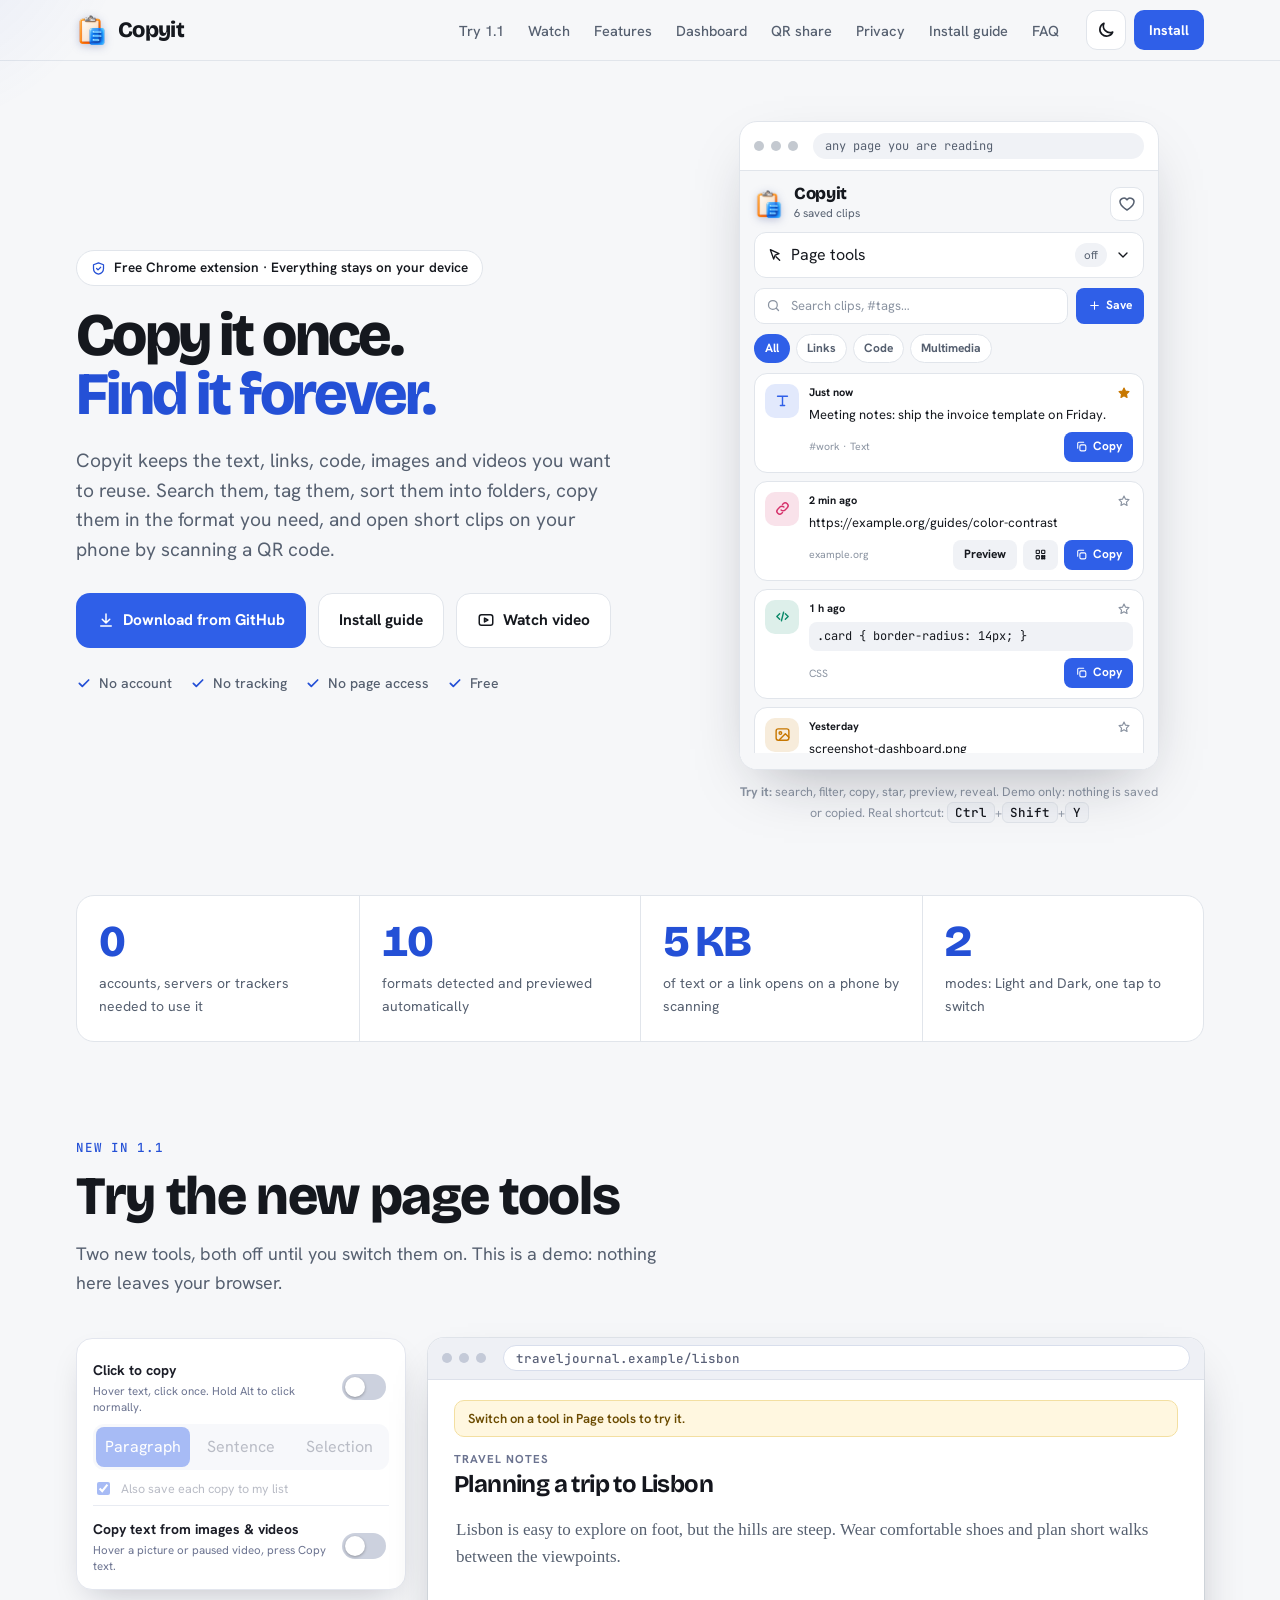
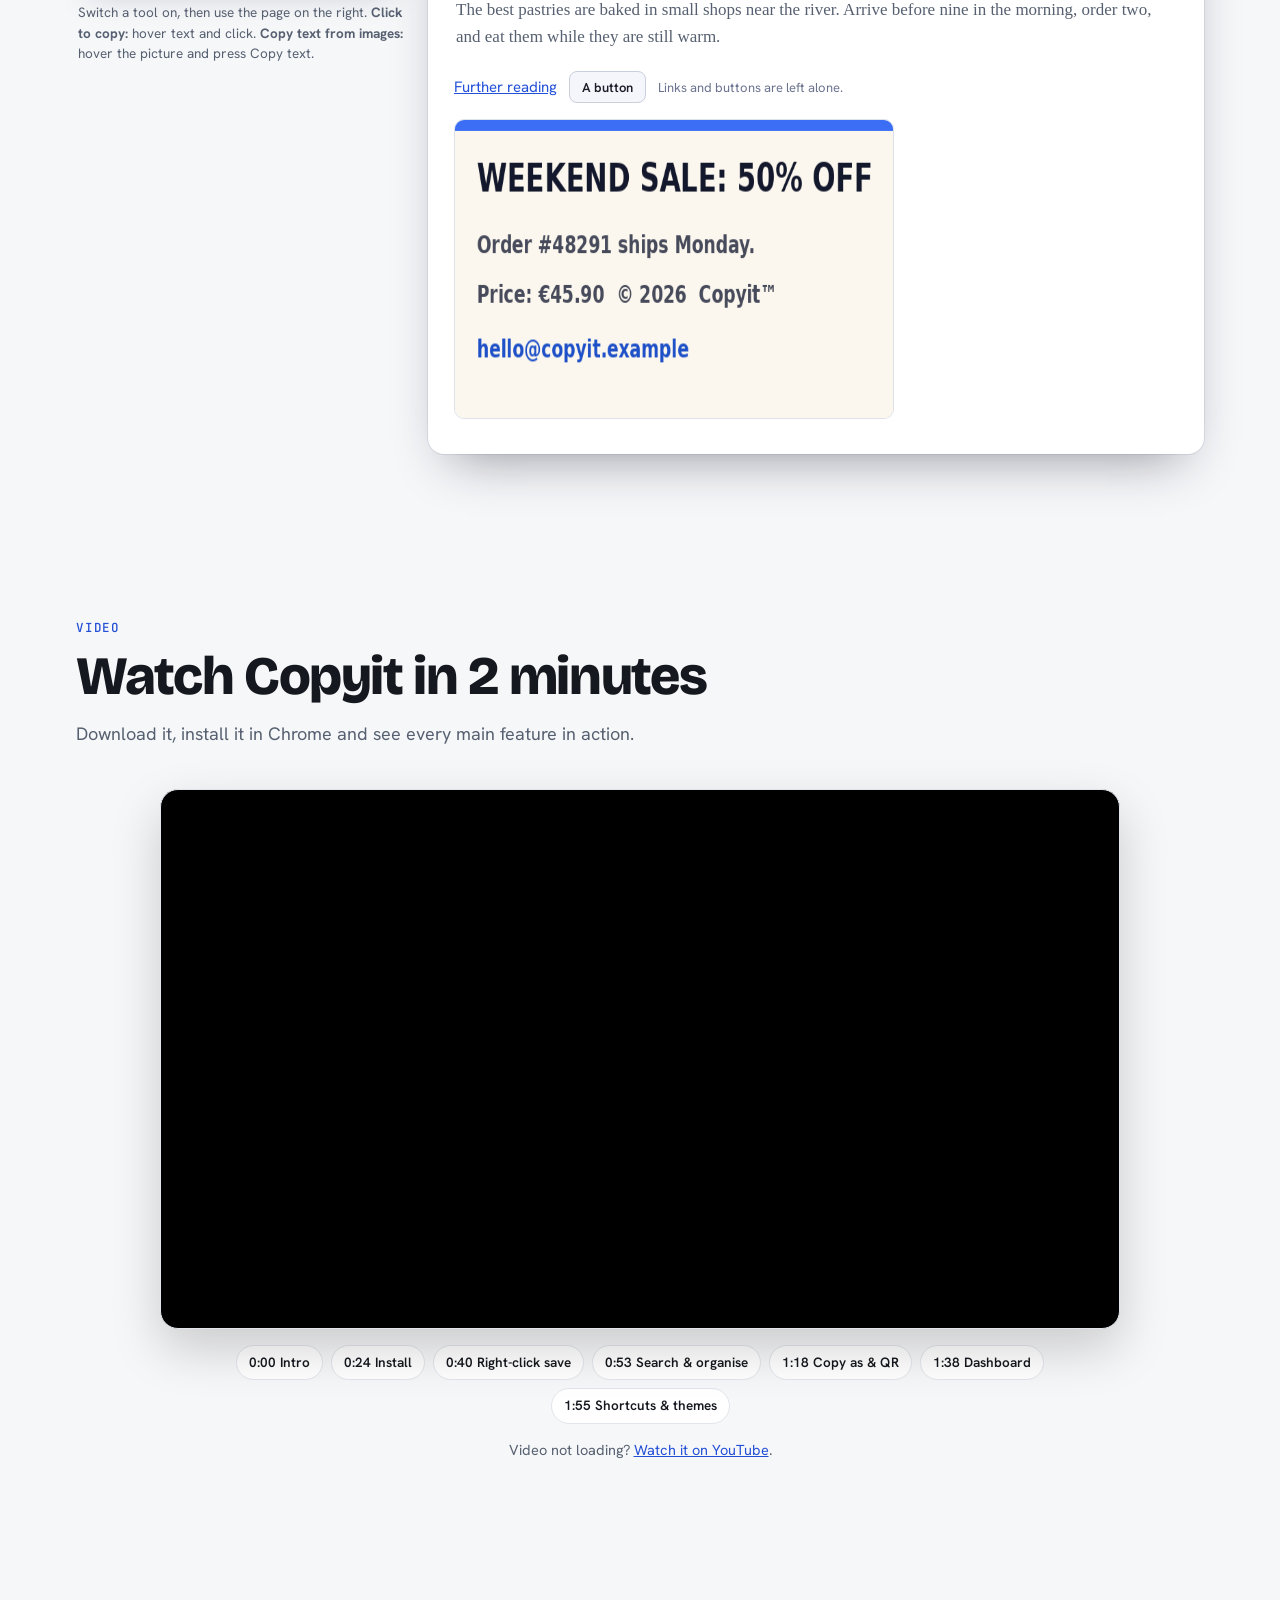
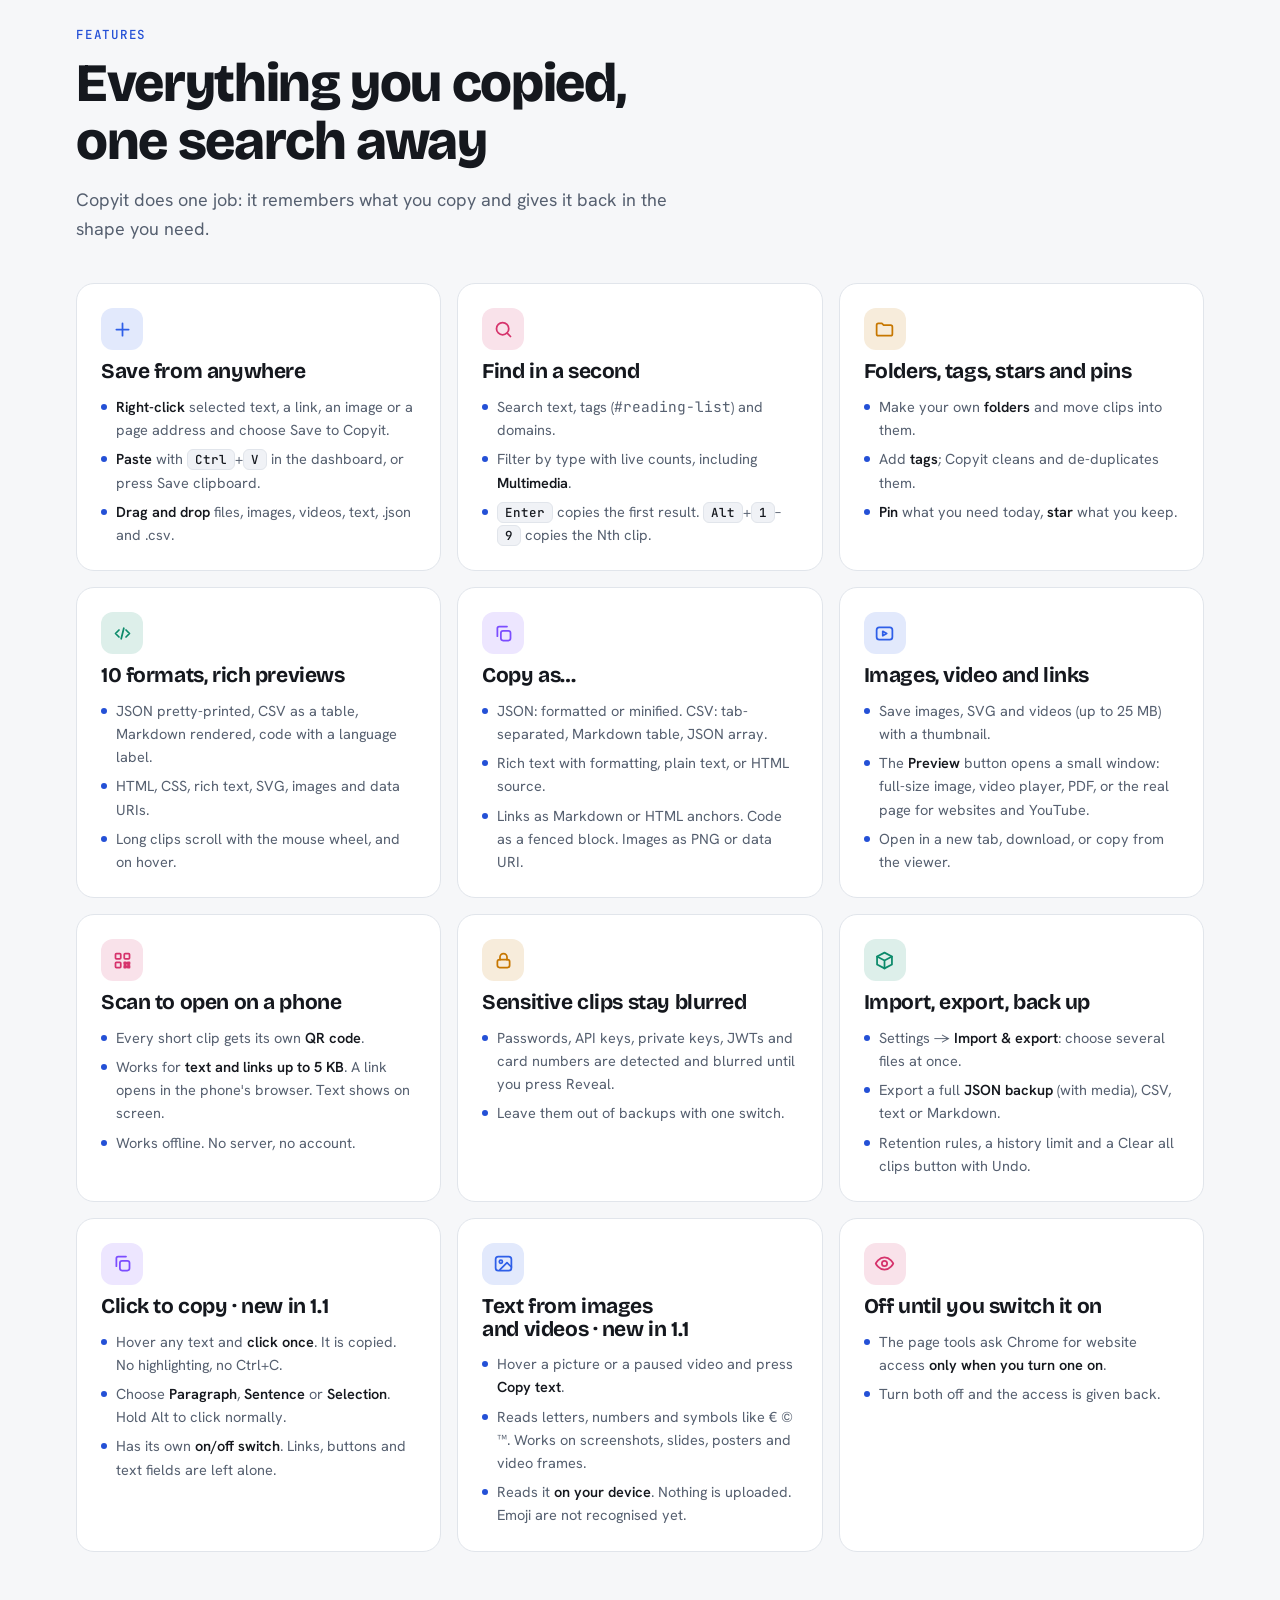
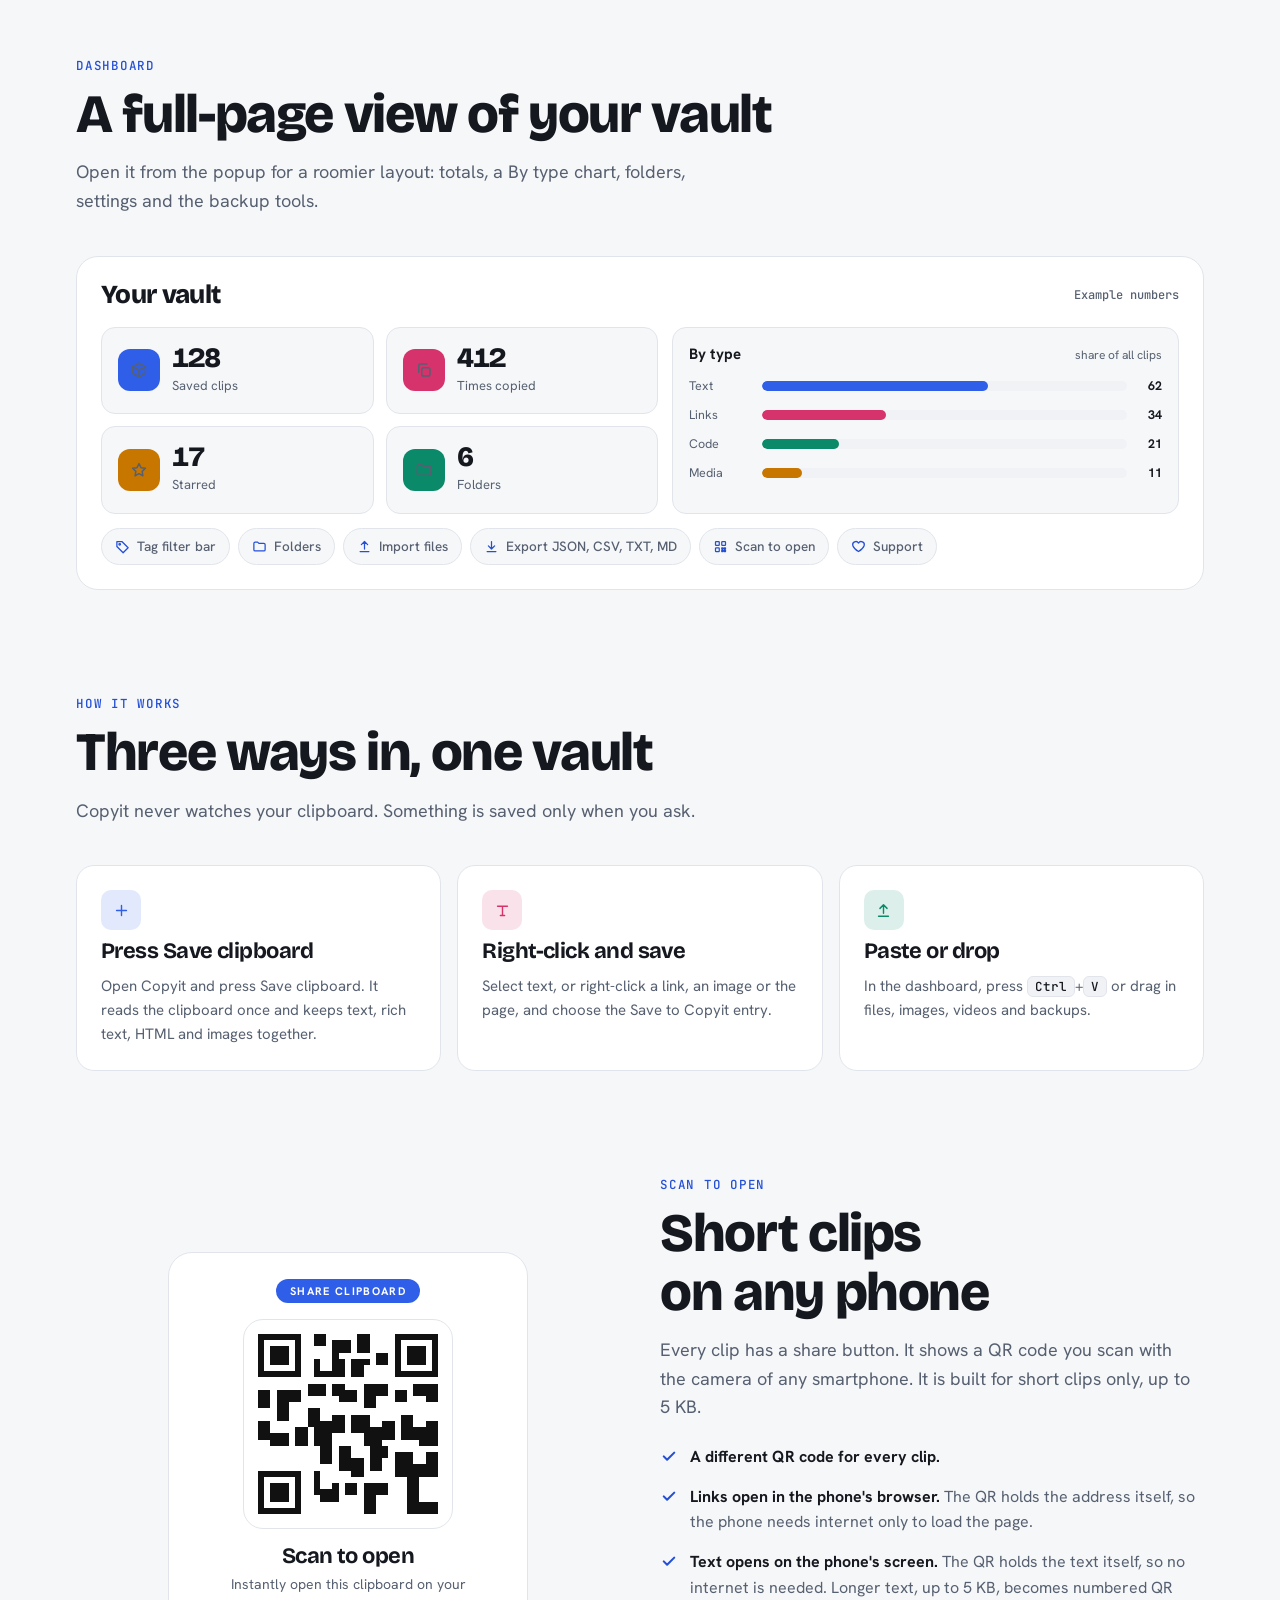
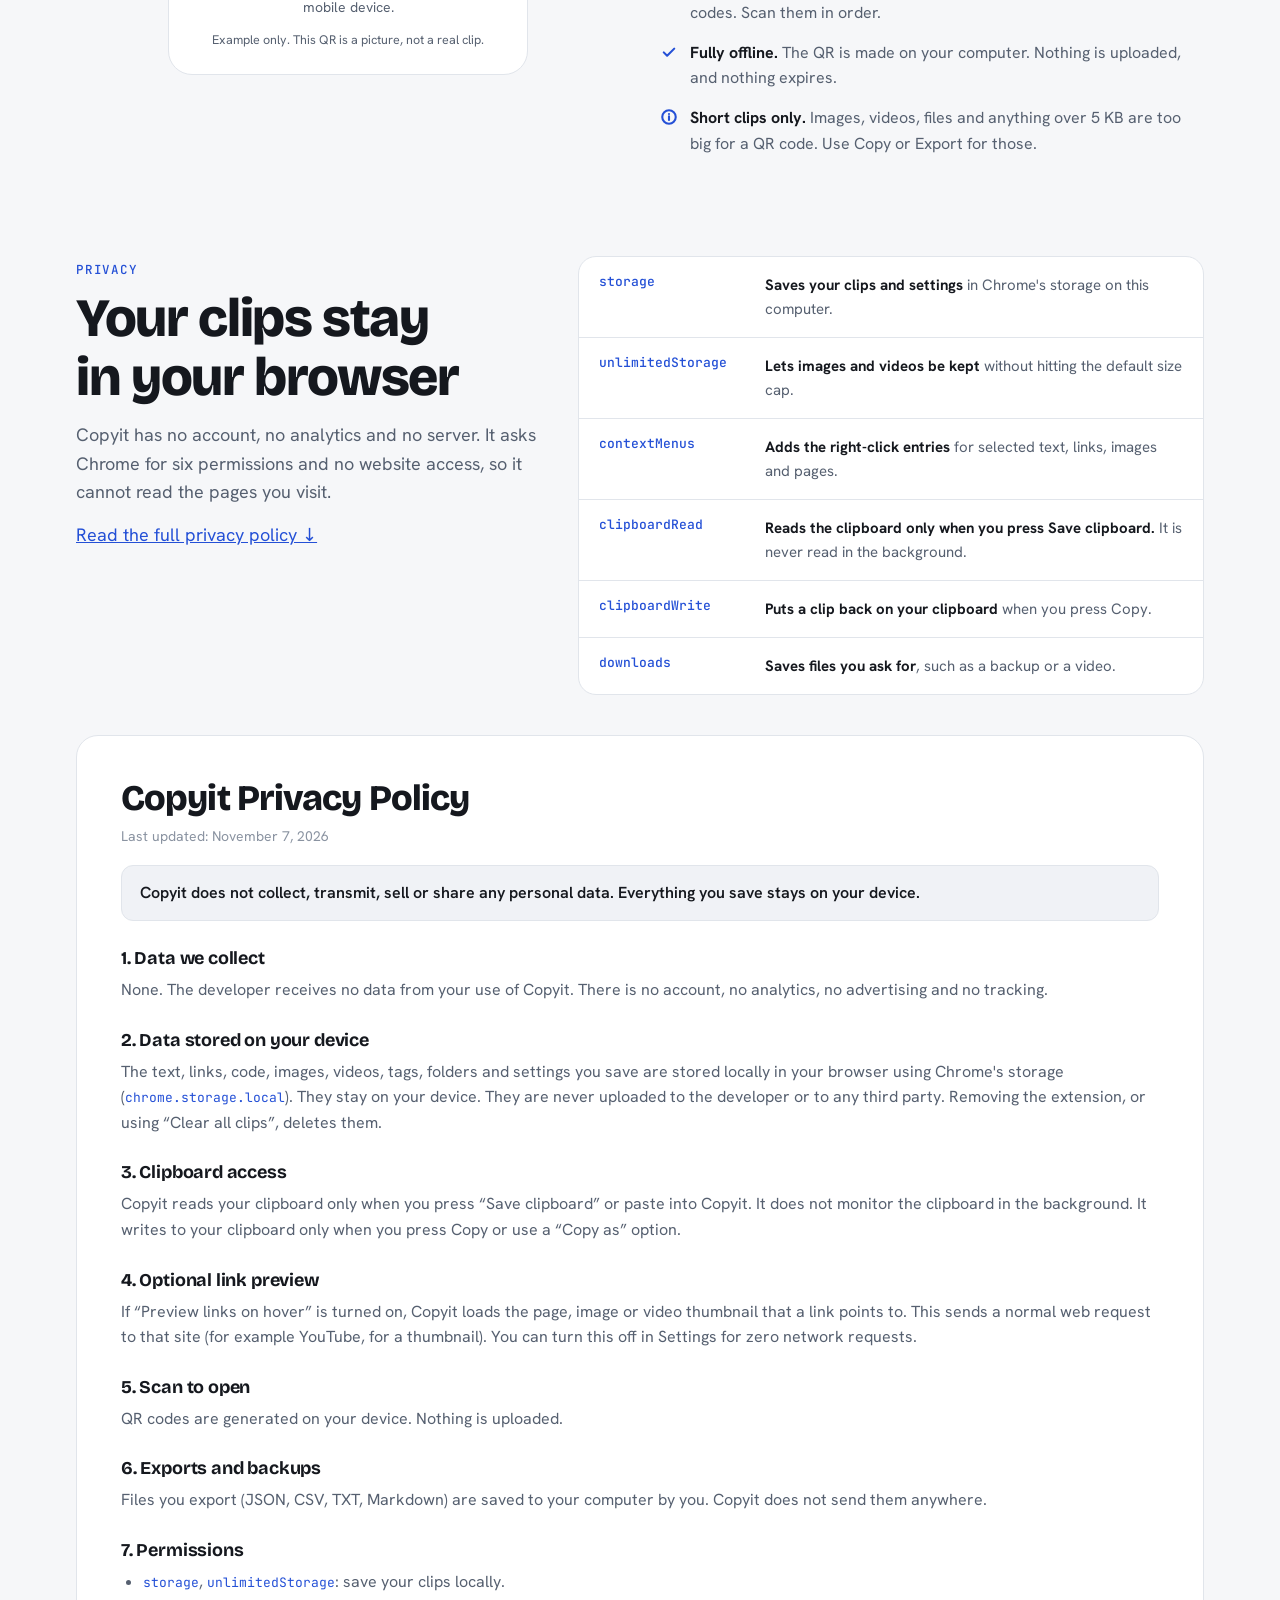
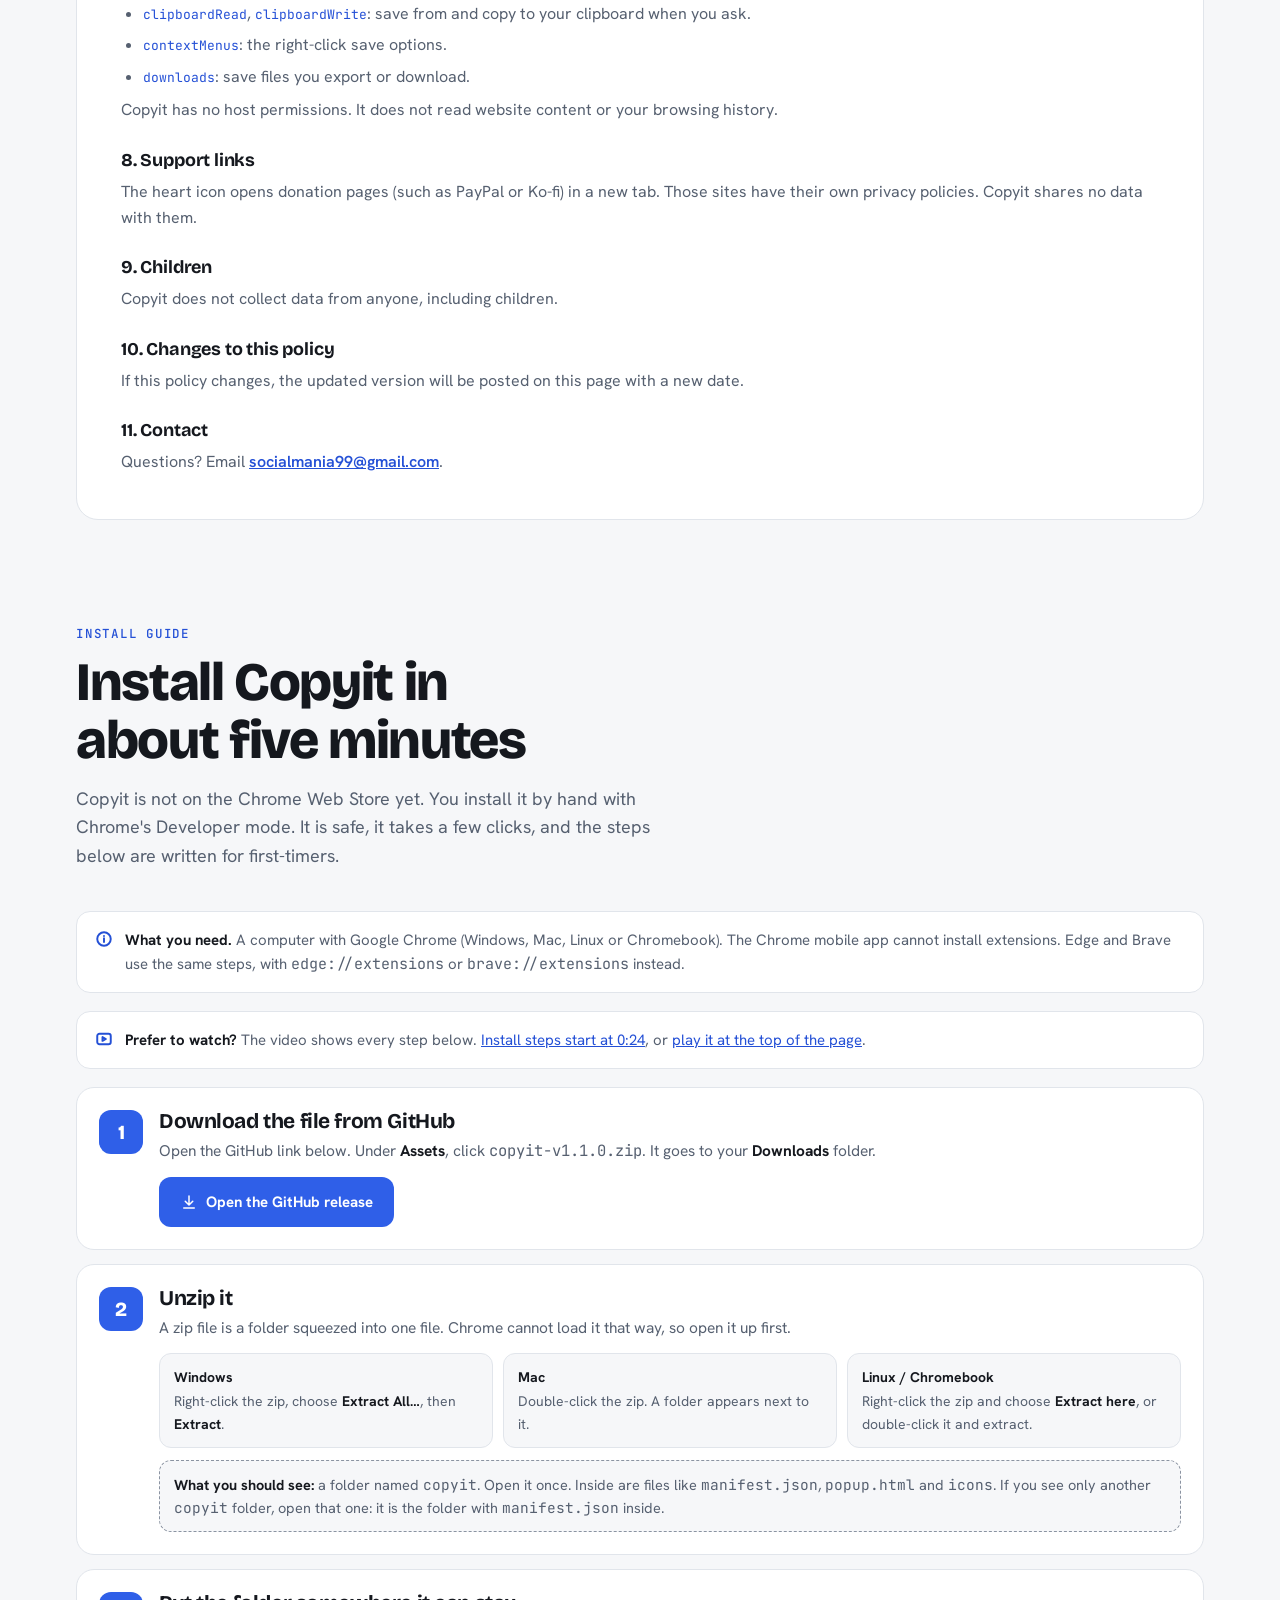
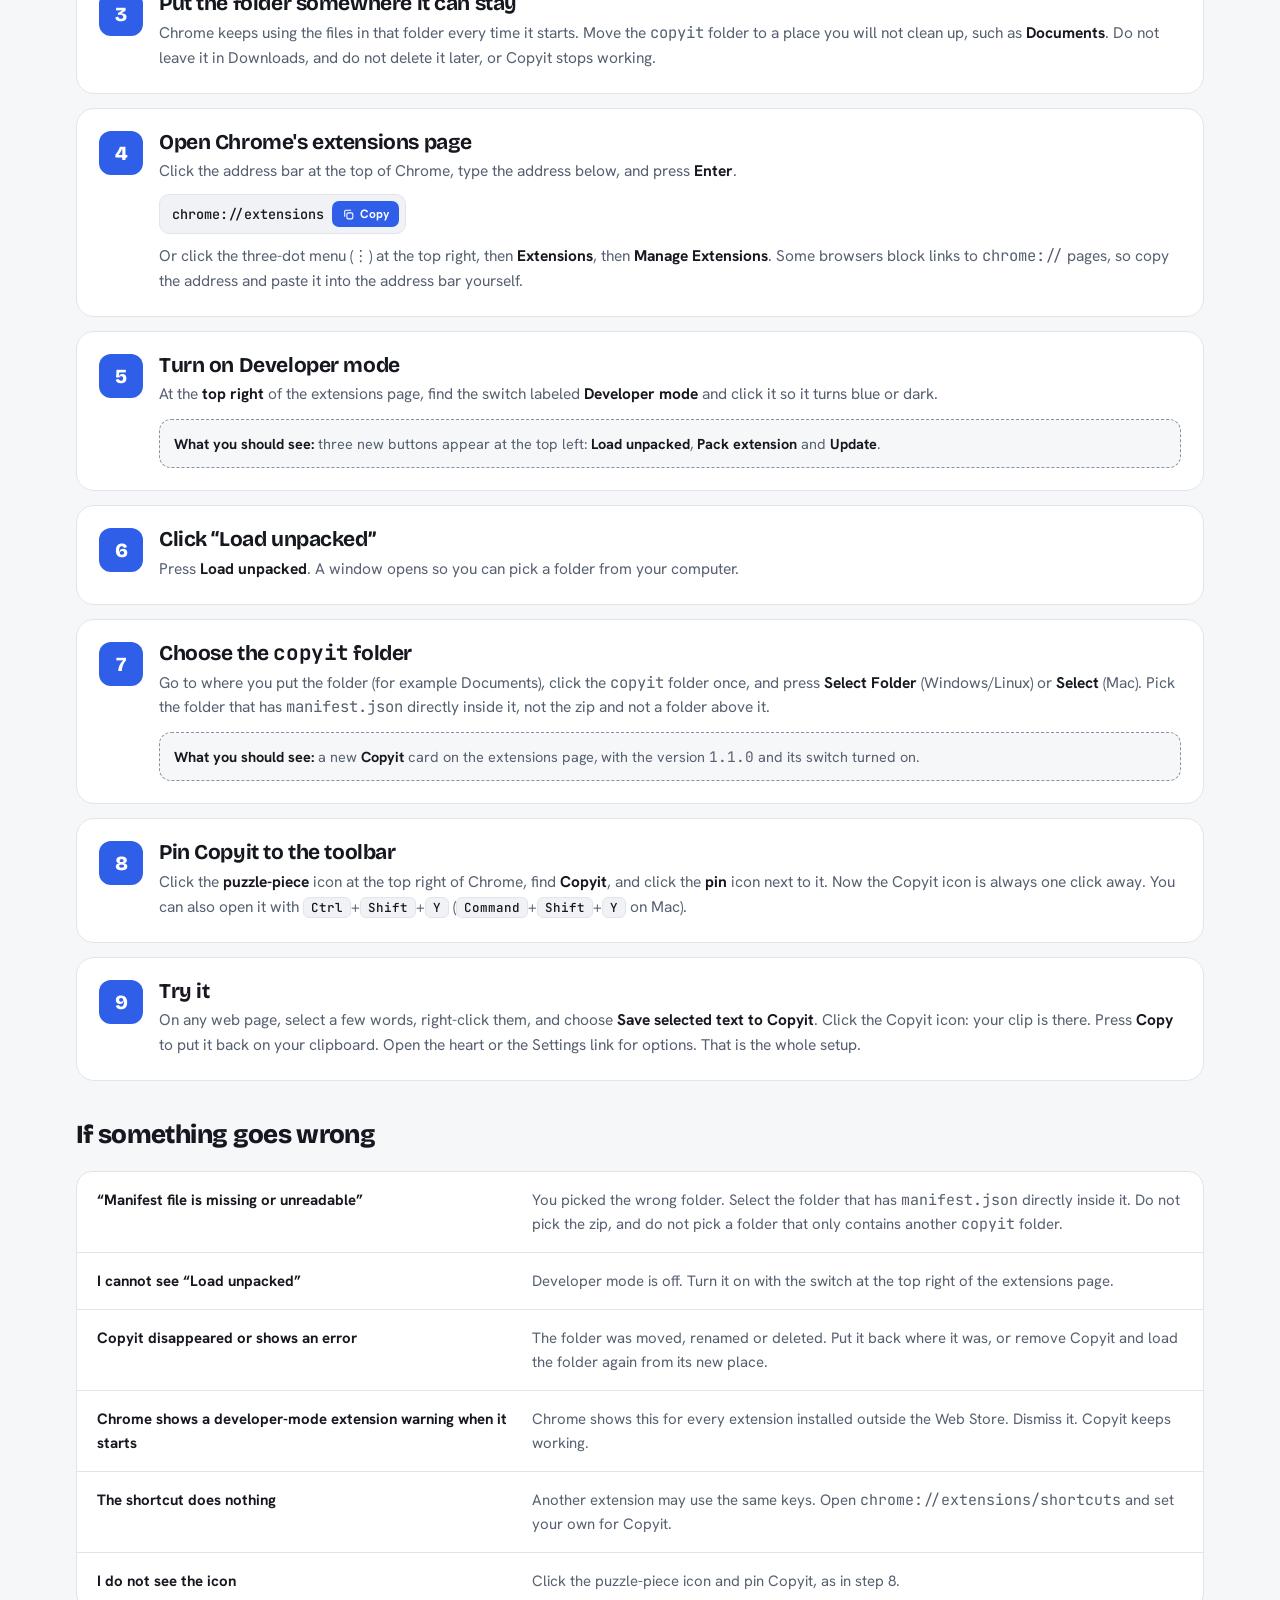
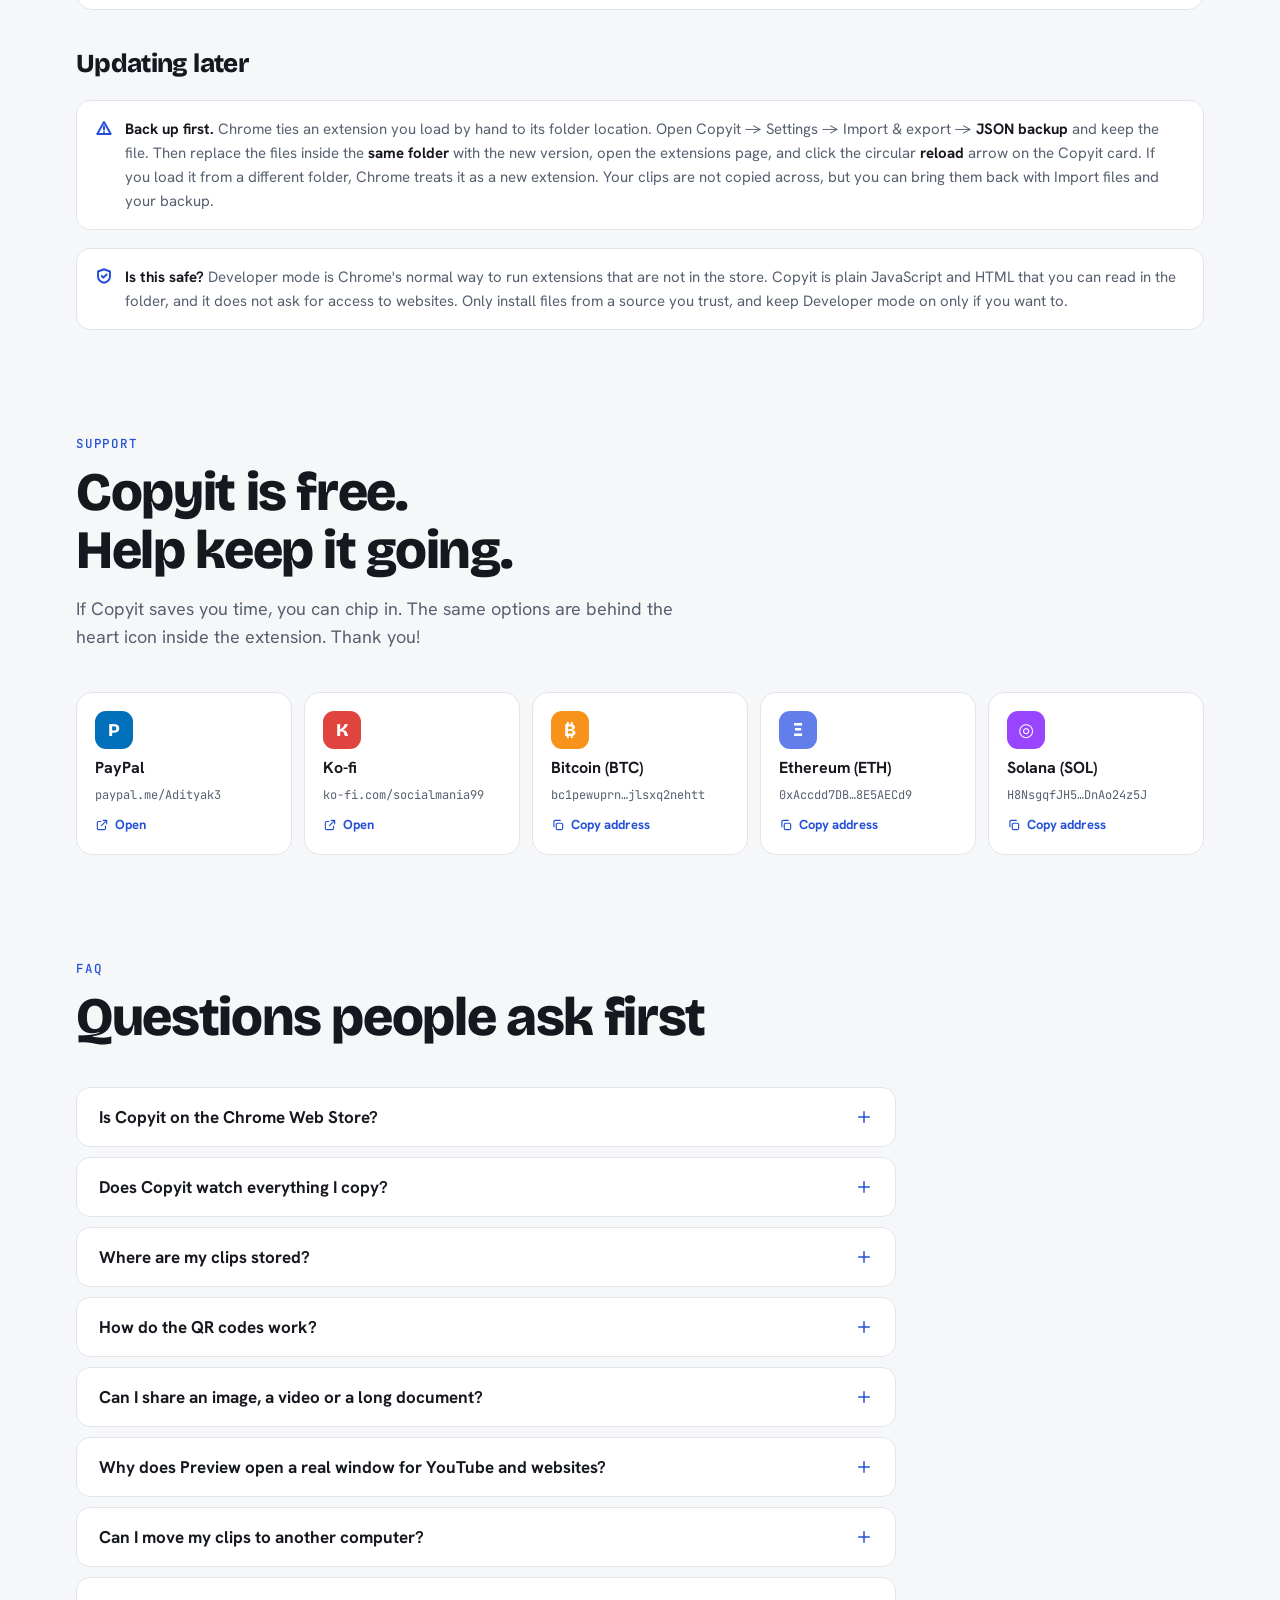
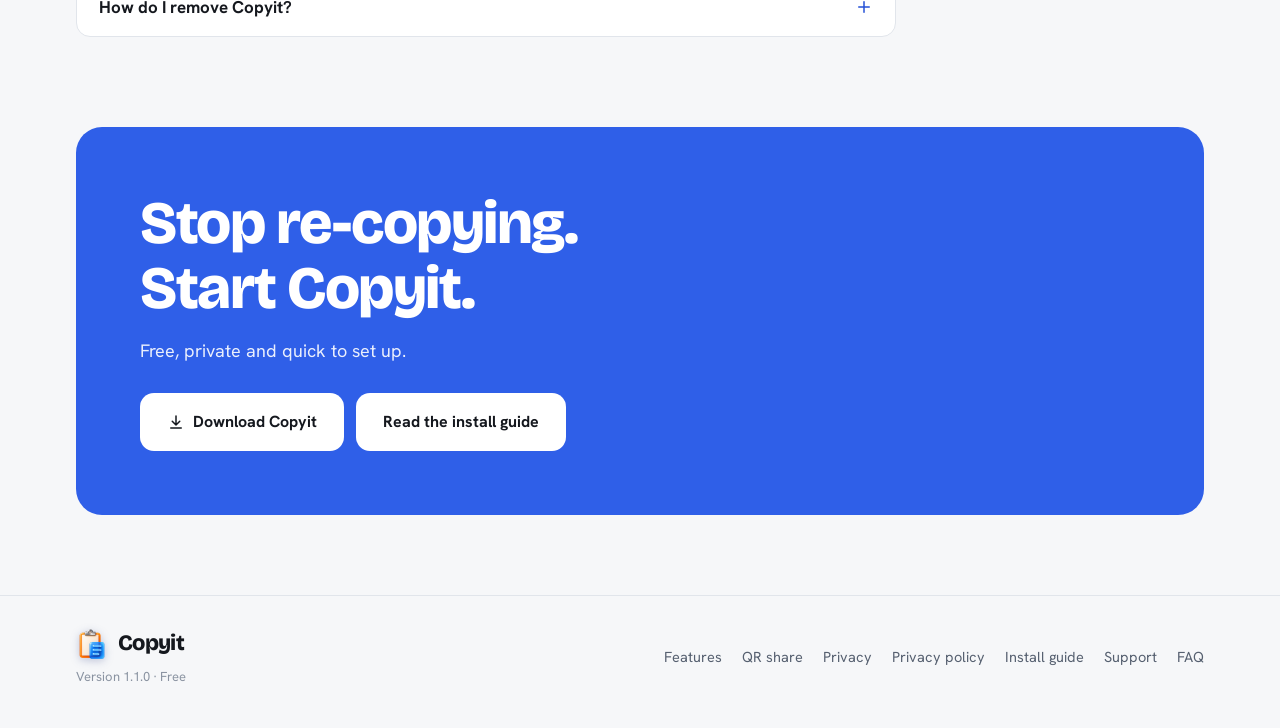
==== commit 08dbe549: "Add files via upload" ====
--- a/docs/index.html
+++ b/docs/index.html
@@ -4,10 +4,17 @@
 <meta charset="utf-8">
 <meta name="viewport" content="width=device-width,initial-scale=1,viewport-fit=cover">
 <meta name="description" content="Copyit is a free, private clipboard history manager for Chrome. Save text, links, code and images, search them, and copy them back in any format. No account, no tracking.">
-<meta name="copyit-build" content="2026-11-14-cursor-v4">
+<meta name="copyit-build" content="2026-11-15-v1.1.0">
 <meta name="theme-color" content="#f6f7f9" media="(prefers-color-scheme: light)">
 <meta name="theme-color" content="#0e1014" media="(prefers-color-scheme: dark)">
 <title>Copyit</title>
+<link rel="icon" type="image/png" sizes="32x32" href="favicon-32.png">
+<link rel="icon" type="image/png" sizes="16x16" href="favicon-16.png">
+<link rel="apple-touch-icon" href="apple-touch-icon.png">
+<meta property="og:title" content="Copyit: your private clipboard history">
+<meta property="og:description" content="Free Chrome extension. Save what you copy, click any text to copy it, and copy text out of images and videos. No account.">
+<meta property="og:image" content="https://socialmania99.github.io/Copyit/og-image.png">
+<meta name="twitter:card" content="summary_large_image">
 <meta name="claude:viewport-fit-sides" content="cover">
 <link rel="preconnect" href="https://fonts.googleapis.com">
 <link rel="preconnect" href="https://fonts.gstatic.com" crossorigin>
@@ -65,7 +72,7 @@
 .nav{position:sticky;top:env(safe-area-inset-top,0px);z-index:50;padding-block:10px;background:var(--bg);border-bottom:1px solid var(--line)}
 .nav .in{display:flex;align-items:center;gap:16px}
 .brand{display:flex;align-items:center;gap:10px;text-decoration:none;color:var(--ink);font-family:var(--display);font-weight:800;font-size:22px;letter-spacing:-.03em}
-.mark{width:32px;height:32px;display:block;border-radius:10px}
+.mark{width:32px;height:32px;display:block;object-fit:contain;filter:drop-shadow(0 2px 4px rgba(20,40,120,.25))}
 .nav-links{display:flex;gap:2px;margin-left:auto}
 .nav-links a{padding:8px 11px;border-radius:9px;text-decoration:none;font-size:14.5px;font-weight:500;color:var(--muted)}
 .nav-links a:hover{color:var(--ink);background:var(--field)}
@@ -99,7 +106,7 @@
 .url{flex:1;margin-left:8px;padding:5px 12px;border-radius:99px;background:var(--field);font:12px var(--mono);color:var(--muted);white-space:nowrap;overflow:hidden;text-overflow:ellipsis}
 .pp{padding:14px 14px 16px;background:var(--bg)}
 .pp-top{display:flex;align-items:center;gap:10px;margin-bottom:10px}
-.pp-top .mark{width:28px;height:28px;border-radius:9px}
+.pp-top .mark{width:30px;height:30px}
 .pp-top h4{font:800 17px/1.1 var(--display);letter-spacing:-.02em}
 .pp-top p{font-size:11.5px}
 .pp-top .grow{flex:1}
@@ -419,6 +426,83 @@
 .vchap a{padding:6px 12px;border-radius:99px;border:1px solid var(--line);background:var(--surface);color:var(--ink);font-size:13.5px;font-weight:600;text-decoration:none}
 .vchap a:hover{border-color:var(--accent);color:var(--accent)}
 .vid-note{text-align:center;color:var(--muted);font-size:14.5px;margin:14px 0 0}
+
+/* ===== v1.1.0 page tools demo ===== */
+.ptbar{position:relative;margin:0 0 10px;z-index:8}
+.ptbtn{display:flex;align-items:center;gap:8px;width:100%;padding:9px 12px;border:1px solid var(--line);border-radius:12px;background:var(--surface);color:var(--ink);font:600 13px/1.1 inherit;font-family:inherit;cursor:pointer;text-align:left}
+.ptbtn svg.i{width:16px;height:16px}
+.ptbtn .ptl{flex:1}
+.ptbtn .pts{padding:3px 9px;border-radius:99px;background:var(--field);color:var(--muted);font-size:11.5px}
+.ptbtn .pts.on{background:var(--btn);color:#fff}
+.ptbtn .car{width:14px;height:14px;transition:transform .2s}
+.ptbtn[aria-expanded=true] .car{transform:rotate(180deg)}
+.ptpop{position:absolute;left:0;right:0;top:calc(100% + 6px);padding:10px 12px 8px;border-radius:14px;background:#fff;color:#1b1d27;border:1px solid #e3e6ee;box-shadow:0 18px 40px -8px rgba(10,14,40,.45)}
+.ptpop[hidden]{display:none}
+.ptpanel{padding:14px 16px 10px;border-radius:16px;background:#fff;color:#1b1d27;border:1px solid #e3e6ee;box-shadow:0 14px 34px -14px rgba(10,14,40,.25)}
+.ptpop small,.ptpanel small{color:#6b7390}
+.pt-row{display:flex;align-items:center;justify-content:space-between;gap:12px;padding:6px 0}
+.pt-row b{display:block;font-size:14px;font-weight:700}
+.pt-row small{display:block;margin-top:2px;font-size:11.5px;line-height:1.35}
+.pt-opts{margin:2px 0 4px 2px}
+.pt-opts.off{opacity:.42;pointer-events:none}
+.opt{display:flex;align-items:center;gap:11px;width:100%;padding:7px 8px;border:0;border-radius:9px;background:transparent;color:#1b1d27;font:500 14px/1.2 inherit;font-family:inherit;text-align:left;cursor:pointer}
+.opt:hover{background:#f3f5fb}
+.opt.sm{font-size:12.5px;color:#6b7390;margin-top:2px}
+.bx{flex:none;width:20px;height:20px;border-radius:6px;border:1.8px solid #b9bfd0;display:grid;place-items:center;background:#fff;transition:background .15s,border-color .15s}
+.bx svg{width:13px;height:13px;stroke:#fff;fill:none;stroke-width:3.2;stroke-linecap:round;stroke-linejoin:round;opacity:0;transform:scale(.6);transition:all .15s}
+.opt[aria-checked=true] .bx{background:#2f5fe8;border-color:#2f5fe8}
+.opt[aria-checked=true] .bx svg{opacity:1;transform:none}
+.unit{display:flex;gap:4px;padding:3px;border-radius:11px;background:#eef0f6}
+.unit button{flex:1;padding:7px 6px;border:0;border-radius:8px;background:transparent;color:#5a6178;font:600 12.5px/1 inherit;font-family:inherit;cursor:pointer}
+.unit button[aria-checked=true]{background:#2f5fe8;color:#fff}
+.mini-row{display:flex;align-items:center;gap:8px;margin-top:9px;font-size:12.5px;color:#5a6178;cursor:pointer}
+.mini-row input{accent-color:#2f5fe8}
+.pt-opts{margin:4px 0 6px}
+.pt-sep{margin:6px 0;border-top:1px solid #e8ebf2}
+.sw{appearance:none;-webkit-appearance:none;flex:none;width:44px;height:26px;border-radius:99px;background:#ccd1de;position:relative;cursor:pointer;transition:background .2s;border:0}
+.sw::after{content:"";position:absolute;left:3px;top:3px;width:20px;height:20px;border-radius:50%;background:#fff;box-shadow:0 1px 3px rgba(0,0,0,.3);transition:transform .2s}
+.sw:checked{background:#2f5fe8}.sw:checked::after{transform:translateX(18px)}
+.sw:focus-visible{outline:3px solid rgba(47,95,232,.4);outline-offset:2px}
+#pp .ptbar{margin-top:2px}
+.try{display:grid;grid-template-columns:330px 1fr;gap:22px;align-items:start}
+.try-win{border-radius:16px;overflow:hidden;background:#fff;color:#1b1d27;box-shadow:0 24px 50px -22px rgba(20,24,40,.45),0 0 0 1px var(--line);position:relative}
+.try-win .tbar{height:42px;background:#eef0f5;display:flex;align-items:center;gap:7px;padding:0 14px;border-bottom:1px solid #dde1ea}
+.try-win .tbar i{width:10px;height:10px;border-radius:50%;background:#c4cad8}
+.try-win .tbar span{flex:1;margin-left:10px;height:26px;border-radius:13px;background:#fff;border:1px solid #d8deec;display:flex;align-items:center;padding:0 12px;font:500 12.5px "JetBrains Mono",monospace;color:#5a6178}
+.try-pg{padding:20px 26px 26px;font:17px/1.6 Georgia,serif}
+.try-pg .meta{font:700 11.5px "Hanken Grotesk",sans-serif;color:#6b7390;letter-spacing:.09em;text-transform:uppercase}
+.try-pg h3{font:700 24px/1.2 "Bricolage Grotesque","Hanken Grotesk",sans-serif;margin:4px 0 12px;color:#14161d}
+.try-pg p{margin:0 0 16px;padding:3px 6px;margin-left:-6px;margin-right:-6px;border-radius:8px;border:2px dashed transparent}
+.t-click.u-paragraph .try-pg p.cp:hover{border-color:#2f5fe8;background:rgba(47,95,232,.06);cursor:pointer}
+.t-click.u-sentence .snt:hover{outline:2px dashed #2f5fe8;outline-offset:1px;background:rgba(47,95,232,.12);border-radius:4px;cursor:pointer}
+.try-pg .row{display:flex;gap:12px;align-items:center;flex-wrap:wrap;font:15px "Hanken Grotesk",sans-serif;margin-bottom:14px}
+.try-pg .row a{color:#2250d8}
+.try-pg .row button{height:32px;border:1px solid #c9cfdd;border-radius:8px;background:#f4f6fb;padding:0 12px;font:600 13px "Hanken Grotesk",sans-serif;color:#1b1d27;cursor:pointer}
+.mediabox{position:relative;display:inline-block;max-width:100%;line-height:0;margin-top:2px}
+.mediabox img{width:100%;max-width:440px;border-radius:10px;border:1px solid #dde1ea;display:block}
+.mediabox .mo{position:absolute;inset:0;border:2px dashed #2f5fe8;border-radius:10px;display:none;pointer-events:none}
+.mchip{position:absolute;right:10px;top:10px;display:none;align-items:center;gap:6px;height:30px;padding:0 12px 0 9px;border:0;border-radius:99px;background:#2f5fe8;color:#fff;font:600 12.5px "Hanken Grotesk",sans-serif;box-shadow:0 4px 14px rgba(20,30,80,.35);cursor:pointer}
+.mchip svg{width:15px;height:15px;stroke:#fff;fill:none;stroke-width:2.2;stroke-linecap:round;stroke-linejoin:round}
+.t-img .mediabox:hover .mchip,.t-img .mediabox:hover .mo,.t-img .mediabox.busy .mchip,.t-img .mediabox:focus-within .mchip{display:inline-flex}
+.t-img .mediabox:hover .mo{display:block}
+@media (hover:none){.t-img .mediabox .mchip{display:inline-flex}}
+.try-res{margin-top:12px;padding:10px 12px;border-radius:10px;background:#f4f6fb;border:1px solid #e1e5ee;font:14px/1.5 "Hanken Grotesk",sans-serif;color:#2a2d3a;white-space:pre-line;display:none}
+.try-res b{display:block;font:700 11px "Hanken Grotesk",sans-serif;letter-spacing:.09em;text-transform:uppercase;color:#6b7390;margin-bottom:4px}
+.try-res.on{display:block}
+.try-toast{position:absolute;left:50%;bottom:16px;transform:translateX(-50%) translateY(8px);display:flex;align-items:center;gap:9px;max-width:calc(100% - 24px);padding:10px 16px 10px 11px;border-radius:99px;background:#12131c;color:#fff;font:500 14px/1.2 "Hanken Grotesk",sans-serif;opacity:0;pointer-events:none;transition:opacity .2s,transform .2s;box-shadow:0 10px 30px rgba(0,0,0,.35);z-index:5}
+.try-toast.on{opacity:1;transform:translateX(-50%)}
+.try-toast .d{flex:none;width:19px;height:19px;border-radius:50%;background:#2f5fe8;display:grid;place-items:center}
+.try-toast .d svg{width:11px;height:11px;stroke:#fff;fill:none;stroke-width:3.2;stroke-linecap:round;stroke-linejoin:round}
+.try-toast small{color:#aab1c8;margin-left:6px}
+.try-toast.warn .d{background:#e11d48}
+.try-hint{display:flex;align-items:center;gap:8px;margin:0 0 14px;padding:9px 13px;border-radius:10px;background:#fff7e0;border:1px solid #f3dfa1;font:600 13px "Hanken Grotesk",sans-serif;color:#6b4b00}
+.t-click .try-hint.h1,.t-img .try-hint.h1{display:none}
+.try-ring{position:absolute;width:34px;height:34px;margin:-17px 0 0 -17px;border-radius:50%;border:2px solid #2f5fe8;pointer-events:none;opacity:0;z-index:4}
+.try-ring.go{animation:tryring .5s ease-out}
+@keyframes tryring{from{opacity:.9;transform:scale(.3)}to{opacity:0;transform:scale(1.5)}}
+@media (prefers-reduced-motion:reduce){.try-ring.go{animation:none}}
+.try-side .note{margin:12px 2px 0;font-size:13.5px;color:var(--muted);line-height:1.5}
+@media (max-width:900px){.try{grid-template-columns:1fr}}
 </style>
 </head>
 <body>
@@ -455,9 +539,9 @@
 
 <header class="nav">
   <div class="in">
-    <a class="brand" href="#top" aria-label="Copyit home"><svg class="mark" aria-hidden="true"><use href="#logo"/></svg>Copyit</a>
+    <a class="brand" href="#top" aria-label="Copyit home"><img class="mark" src="logo.png" alt="" width="32" height="32" decoding="async">Copyit</a>
     <nav class="nav-links" id="navLinks" aria-label="Sections">
-      <a href="#watch">Watch</a><a href="#features">Features</a><a href="#dashboard">Dashboard</a><a href="#share">QR share</a><a href="#privacy">Privacy</a><a href="#install">Install guide</a><a href="#faq">FAQ</a><a href="#install" class="nl-install">Install</a>
+      <a href="#try">Try 1.1</a><a href="#watch">Watch</a><a href="#features">Features</a><a href="#dashboard">Dashboard</a><a href="#share">QR share</a><a href="#privacy">Privacy</a><a href="#install">Install guide</a><a href="#faq">FAQ</a><a href="#install" class="nl-install">Install</a>
     </nav>
     <div class="nav-end">
       <button type="button" class="mode-btn" id="modeBtn" aria-label="Switch between light and dark mode" title="Light / dark"><svg class="i moon"><use href="#moon"/></svg><svg class="i sun"><use href="#sun"/></svg></button>
@@ -490,7 +574,11 @@
       <div class="browser" id="demoBrowser" aria-label="Interactive Copyit popup demo">
         <div class="bar"><span class="dot"></span><span class="dot"></span><span class="dot"></span><span class="url">any page you are reading</span></div>
         <div class="pp" id="pp">
-          <div class="pp-top"><svg class="mark" aria-hidden="true"><use href="#logo"/></svg><div class="grow"><h4>Copyit</h4><p id="ppCount">6 saved clips</p></div><button type="button" class="ibtn" id="ppHeart" aria-label="Support Copyit (demo)" aria-expanded="false"><svg class="i"><use href="#heart"/></svg></button></div>
+          <div class="pp-top"><img class="mark" src="logo.png" alt="" width="32" height="32" decoding="async"><div class="grow"><h4>Copyit</h4><p id="ppCount">6 saved clips</p></div><button type="button" class="ibtn" id="ppHeart" aria-label="Support Copyit (demo)" aria-expanded="false"><svg class="i"><use href="#heart"/></svg></button></div>
+<div class="ptbar"><button type="button" class="ptbtn" id="ptBtn" aria-haspopup="true" aria-expanded="false"><svg class="i" viewBox="0 0 24 24" fill="none" stroke="currentColor" stroke-width="2" stroke-linecap="round" stroke-linejoin="round"><path d="M5 4l5 14 2.2-5.8L18 10z"/><path d="M13.5 14.5L19 20"/></svg><span class="ptl">Page tools</span><span class="pts" data-pt-state>off</span><svg class="i car" viewBox="0 0 24 24" fill="none" stroke="currentColor" stroke-width="2.2" stroke-linecap="round" stroke-linejoin="round"><path d="M6 9l6 6 6-6"/></svg></button><div class="ptpop" id="ptPop" hidden><div class="pt-row"><span><b>Click to copy</b><small>Hover text, click once. Hold Alt to click normally.</small></span><input type="checkbox" class="sw" data-pt="click" aria-label="Click to copy"></div>
+<div class="pt-opts off"><div class="unit" role="radiogroup" aria-label="What a click copies"><button type="button" role="radio" data-pt-unit="paragraph" aria-checked="true">Paragraph</button><button type="button" role="radio" data-pt-unit="sentence" aria-checked="false">Sentence</button><button type="button" role="radio" data-pt-unit="selection" aria-checked="false">Selection</button></div><label class="mini-row"><input type="checkbox" data-pt="save" checked><span>Also save each copy to my list</span></label></div>
+<div class="pt-sep"></div>
+<div class="pt-row"><span><b>Copy text from images &amp; videos</b><small>Hover a picture or paused video, press Copy text.</small></span><input type="checkbox" class="sw" data-pt="img" aria-label="Copy text from images and videos"></div></div></div>
           <div class="srow"><label class="search"><svg class="i"><use href="#search"/></svg><input id="ppSearch" type="search" placeholder="Search clips, #tags…" autocomplete="off" aria-label="Search demo clips"></label><button type="button" class="mini" id="ppSave"><svg class="i"><use href="#plus"/></svg>Save</button></div>
           <div class="chips" id="ppChips" role="tablist" aria-label="Filter by type"><button type="button" class="chip on" data-f="all" role="tab" aria-selected="true">All</button><button type="button" class="chip" data-f="link" role="tab" aria-selected="false">Links</button><button type="button" class="chip" data-f="code" role="tab" aria-selected="false">Code</button><button type="button" class="chip" data-f="media" role="tab" aria-selected="false">Multimedia</button></div>
           <div class="pp-list" id="ppList" aria-live="polite">
@@ -514,6 +602,35 @@
     <div class="fact"><b>5 KB</b><span>of text or a link opens on a phone by scanning</span></div>
     <div class="fact"><b>2</b><span>modes: Light and Dark, one tap to switch</span></div>
   </div></div>
+</section>
+
+<section class="sec" id="try">
+  <div class="in">
+    <div class="head"><span class="kick">New in 1.1</span><h2>Try the new page tools</h2><p>Two new tools, both off until you switch them on. This is a demo: nothing here leaves your browser.</p></div>
+    <div class="try t-off u-paragraph" id="tryRoot">
+      <div class="try-side">
+        <div class="ptpanel" aria-label="Page tools (demo)"><div class="pt-row"><span><b>Click to copy</b><small>Hover text, click once. Hold Alt to click normally.</small></span><input type="checkbox" class="sw" data-pt="click" aria-label="Click to copy"></div>
+<div class="pt-opts off"><div class="unit" role="radiogroup" aria-label="What a click copies"><button type="button" role="radio" data-pt-unit="paragraph" aria-checked="true">Paragraph</button><button type="button" role="radio" data-pt-unit="sentence" aria-checked="false">Sentence</button><button type="button" role="radio" data-pt-unit="selection" aria-checked="false">Selection</button></div><label class="mini-row"><input type="checkbox" data-pt="save" checked><span>Also save each copy to my list</span></label></div>
+<div class="pt-sep"></div>
+<div class="pt-row"><span><b>Copy text from images &amp; videos</b><small>Hover a picture or paused video, press Copy text.</small></span><input type="checkbox" class="sw" data-pt="img" aria-label="Copy text from images and videos"></div></div>
+        <p class="note">Switch a tool on, then use the page on the right. <b>Click to copy:</b> hover text and click. <b>Copy text from images:</b> hover the picture and press Copy text.</p>
+      </div>
+      <div class="try-win" id="tryWin">
+        <div class="tbar"><i></i><i></i><i></i><span>traveljournal.example/lisbon</span></div>
+        <div class="try-pg" id="tryPg">
+          <div class="try-hint h1">Switch on a tool in Page tools to try it.</div>
+          <div class="meta">Travel notes</div><h3>Planning a trip to Lisbon</h3>
+          <p class="cp" data-block>Lisbon is easy to explore on foot, but the hills are steep. Wear comfortable shoes and plan short walks between the viewpoints.</p>
+          <p class="cp" data-block>The best pastries are baked in small shops near the river. Arrive before nine in the morning, order two, and eat them while they are still warm.</p>
+          <div class="row"><a href="#try" onclick="return false">Further reading</a><button type="button">A button</button><span style="color:#6b7390;font-size:13px">Links and buttons are left alone.</span></div>
+          <div class="mediabox" id="tryMedia"><img src="demo-sign.png" alt="A sale sign with an order number, a price and an email address" width="640" height="300"><span class="mo"></span><button type="button" class="mchip" id="tryChip" aria-label="Copy text from this image"><svg viewBox="0 0 24 24"><path d="M5 7V5h14v2M12 5v14M9 19h6"/></svg>Copy text</button></div>
+          <div class="try-res" id="tryRes" aria-live="polite"><b>Text found in the picture</b><span id="tryResTxt"></span></div>
+        </div>
+        <div class="try-toast" id="tryToast" role="status" aria-live="polite"><span class="d"><svg viewBox="0 0 24 24"><path d="M5 12.5l4.5 4.5L19 7"/></svg></span><span id="tryMsg"></span></div>
+        <div class="try-ring" id="tryRing"></div>
+      </div>
+    </div>
+  </div>
 </section>
 
 <section class="sec" id="watch">
@@ -789,7 +906,7 @@
 
 <footer>
   <div class="in">
-    <div><a class="brand" href="#top"><svg class="mark" aria-hidden="true"><use href="#logo"/></svg>Copyit</a><small>Version 1.0 · Free</small></div>
+    <div><a class="brand" href="#top"><img class="mark" src="logo.png" alt="" width="32" height="32" decoding="async">Copyit</a><small>Version 1.1.0 · Free</small></div>
     <nav aria-label="Footer"><a href="#features">Features</a><a href="#share">QR share</a><a href="#privacy">Privacy</a><a href="#privacy-policy">Privacy policy</a><a href="#install">Install guide</a><a href="#support">Support</a><a href="#faq">FAQ</a></nav>
   </div>
 </footer>
@@ -979,7 +1096,7 @@
   window.addEventListener('pointermove', function (e) {
     if (e.pointerType === 'touch') return; try { start(); } catch (x) { return; } mx = e.clientX; my = e.clientY;
     var t = e.target; root.classList.remove('cur-away');
-    root.classList.toggle('cur-hover', !!(t.closest && t.closest('a,button,[role="tab"],label,summary,[data-copy]')));
+    root.classList.toggle('cur-hover', !!(t.closest && t.closest('a,button,[role="tab"],label,summary,[data-copy],.t-click .cp,.t-click .snt,.sw,.opt')));
     root.classList.toggle('cur-text', !!(t.closest && t.closest('input,textarea')));
     if (t.tagName === 'IFRAME') root.classList.add('cur-away');
     if (hero) {
@@ -1046,5 +1163,73 @@
   }
 })();
 </script>
+
+<script>
+/* v1.1.0 page tools: demo only. One shared state drives the hero dropdown and the Try-it panel. */
+(function () {
+  var T = { click: false, unit: 'paragraph', save: true, img: false };
+  var root = document.getElementById('tryRoot'), toastEl = document.getElementById('tryToast'), msg = document.getElementById('tryMsg'), ring = document.getElementById('tryRing'), win = document.getElementById('tryWin');
+  var calm = window.matchMedia && matchMedia('(prefers-reduced-motion: reduce)').matches, timer = 0, busy = false;
+  function qa(s) { return [].slice.call(document.querySelectorAll(s)); }
+  function paint() {
+    qa('[data-pt="click"]').forEach(function (i) { i.checked = T.click; });
+    qa('[data-pt="img"]').forEach(function (i) { i.checked = T.img; });
+    qa('.pt-opts').forEach(function (o) { o.classList.toggle('off', !T.click); });
+    qa('[data-pt-unit]').forEach(function (b) { b.setAttribute('aria-checked', String(b.getAttribute('data-pt-unit') === T.unit)); });
+    qa('[data-pt="save"]').forEach(function (i) { i.checked = T.save; });
+    var n = (T.click ? 1 : 0) + (T.img ? 1 : 0);
+    qa('[data-pt-state]').forEach(function (s) { s.textContent = n ? n + ' on' : 'off'; s.classList.toggle('on', !!n); });
+    if (root) { root.classList.toggle('t-click', T.click); root.classList.toggle('t-img', T.img); root.classList.remove('u-paragraph', 'u-sentence', 'u-selection'); root.classList.add('u-' + T.unit); }
+    if (root) { var h = root.querySelector('.try-hint'); if (h) h.style.display = (T.click || T.img) ? 'none' : ''; }
+  }
+  document.addEventListener('change', function (e) { var k = e.target.getAttribute && e.target.getAttribute('data-pt'); if (k) { T[k] = e.target.checked; paint(); } });
+  document.addEventListener('click', function (e) {
+    var u = e.target.closest && e.target.closest('[data-pt-unit]'); if (u) { T.unit = u.getAttribute('data-pt-unit'); paint(); return; }
+  });
+  var btn = document.getElementById('ptBtn'), pop = document.getElementById('ptPop');
+  if (btn) {
+    btn.addEventListener('click', function (e) { e.stopPropagation(); pop.hidden = !pop.hidden; btn.setAttribute('aria-expanded', String(!pop.hidden)); });
+    document.addEventListener('click', function (e) { if (!pop.hidden && !pop.parentNode.contains(e.target)) { pop.hidden = true; btn.setAttribute('aria-expanded', 'false'); } });
+    document.addEventListener('keydown', function (e) { if (e.key === 'Escape' && !pop.hidden) { pop.hidden = true; btn.setAttribute('aria-expanded', 'false'); btn.focus(); } });
+  }
+  paint();
+  if (!root) return;
+  /* split paragraphs into sentences so Sentence mode has something to point at */
+  qa('#tryPg p.cp').forEach(function (p) {
+    var parts = p.textContent.match(/[^.!?]+[.!?]+\s*|[^.!?]+$/g) || [p.textContent];
+    p.textContent = ''; parts.forEach(function (t, i) { var s = document.createElement('span'); s.className = 'snt'; s.setAttribute('data-i', i + 1); s.setAttribute('data-n', parts.length); s.textContent = t; p.appendChild(s); });
+  });
+  function toast(text, note, warn) {
+    msg.textContent = text; if (note) { var s = document.createElement('small'); s.textContent = note; msg.appendChild(s); }
+    toastEl.classList.toggle('warn', !!warn); toastEl.classList.add('on'); clearTimeout(timer); timer = setTimeout(function () { toastEl.classList.remove('on'); }, 2200);
+  }
+  function put(text) { try { if (navigator.clipboard && navigator.clipboard.writeText) navigator.clipboard.writeText(text).catch(function () {}); } catch (e) {} }
+  function burst(x, y) { if (calm) return; var r = win.getBoundingClientRect(); ring.style.left = (x - r.left) + 'px'; ring.style.top = (y - r.top) + 'px'; ring.classList.remove('go'); void ring.offsetWidth; ring.classList.add('go'); }
+  function tidy(t) { return t.replace(/\s+/g, ' ').trim(); }
+  document.getElementById('tryPg').addEventListener('click', function (e) {
+    if (!T.click || T.unit === 'selection' || e.altKey || e.detail > 1) return;
+    if (e.target.closest('a,button,.mediabox')) return;
+    var sel = window.getSelection(); if (sel && !sel.isCollapsed) return;
+    var p = e.target.closest('p.cp'); if (!p) return;
+    if (T.unit === 'sentence') { var s = e.target.closest('.snt'); if (!s) return; put(tidy(s.textContent)); toast('Sentence copied', s.getAttribute('data-i') + ' of ' + s.getAttribute('data-n')); }
+    else { put(tidy(p.textContent)); toast('Text copied'); }
+    burst(e.clientX, e.clientY);
+  });
+  document.getElementById('tryPg').addEventListener('mouseup', function (e) {
+    if (!T.click || T.unit !== 'selection' || e.altKey) return;
+    setTimeout(function () { var sel = window.getSelection(); if (!sel || sel.isCollapsed) return; var a = sel.anchorNode && (sel.anchorNode.nodeType === 1 ? sel.anchorNode : sel.anchorNode.parentNode); if (!a || !a.closest || !a.closest('#tryPg p.cp')) return; var t = tidy(sel.toString()); if (t) { put(t); toast('Selected text copied'); } }, 40);
+  });
+  var FOUND = 'WEEKEND SALE: 50% OFF\nOrder #48291 ships Monday.\nPrice: \u20ac45.90 \u00a9 2026 Copyit\u2122\nhello@copyit.example';
+  document.getElementById('tryChip').addEventListener('click', function (e) {
+    e.preventDefault(); if (busy) return; busy = true;
+    var box = document.getElementById('tryMedia'); box.classList.add('busy'); toast('Reading text\u2026');
+    setTimeout(function () {
+      busy = false; box.classList.remove('busy'); put(FOUND);
+      document.getElementById('tryResTxt').textContent = FOUND; document.getElementById('tryRes').classList.add('on');
+      toast('Copied ' + FOUND.length + ' characters', 'on your device');
+    }, calm ? 200 : 1100);
+  });
+})();
+</script>
 </body>
 </html>
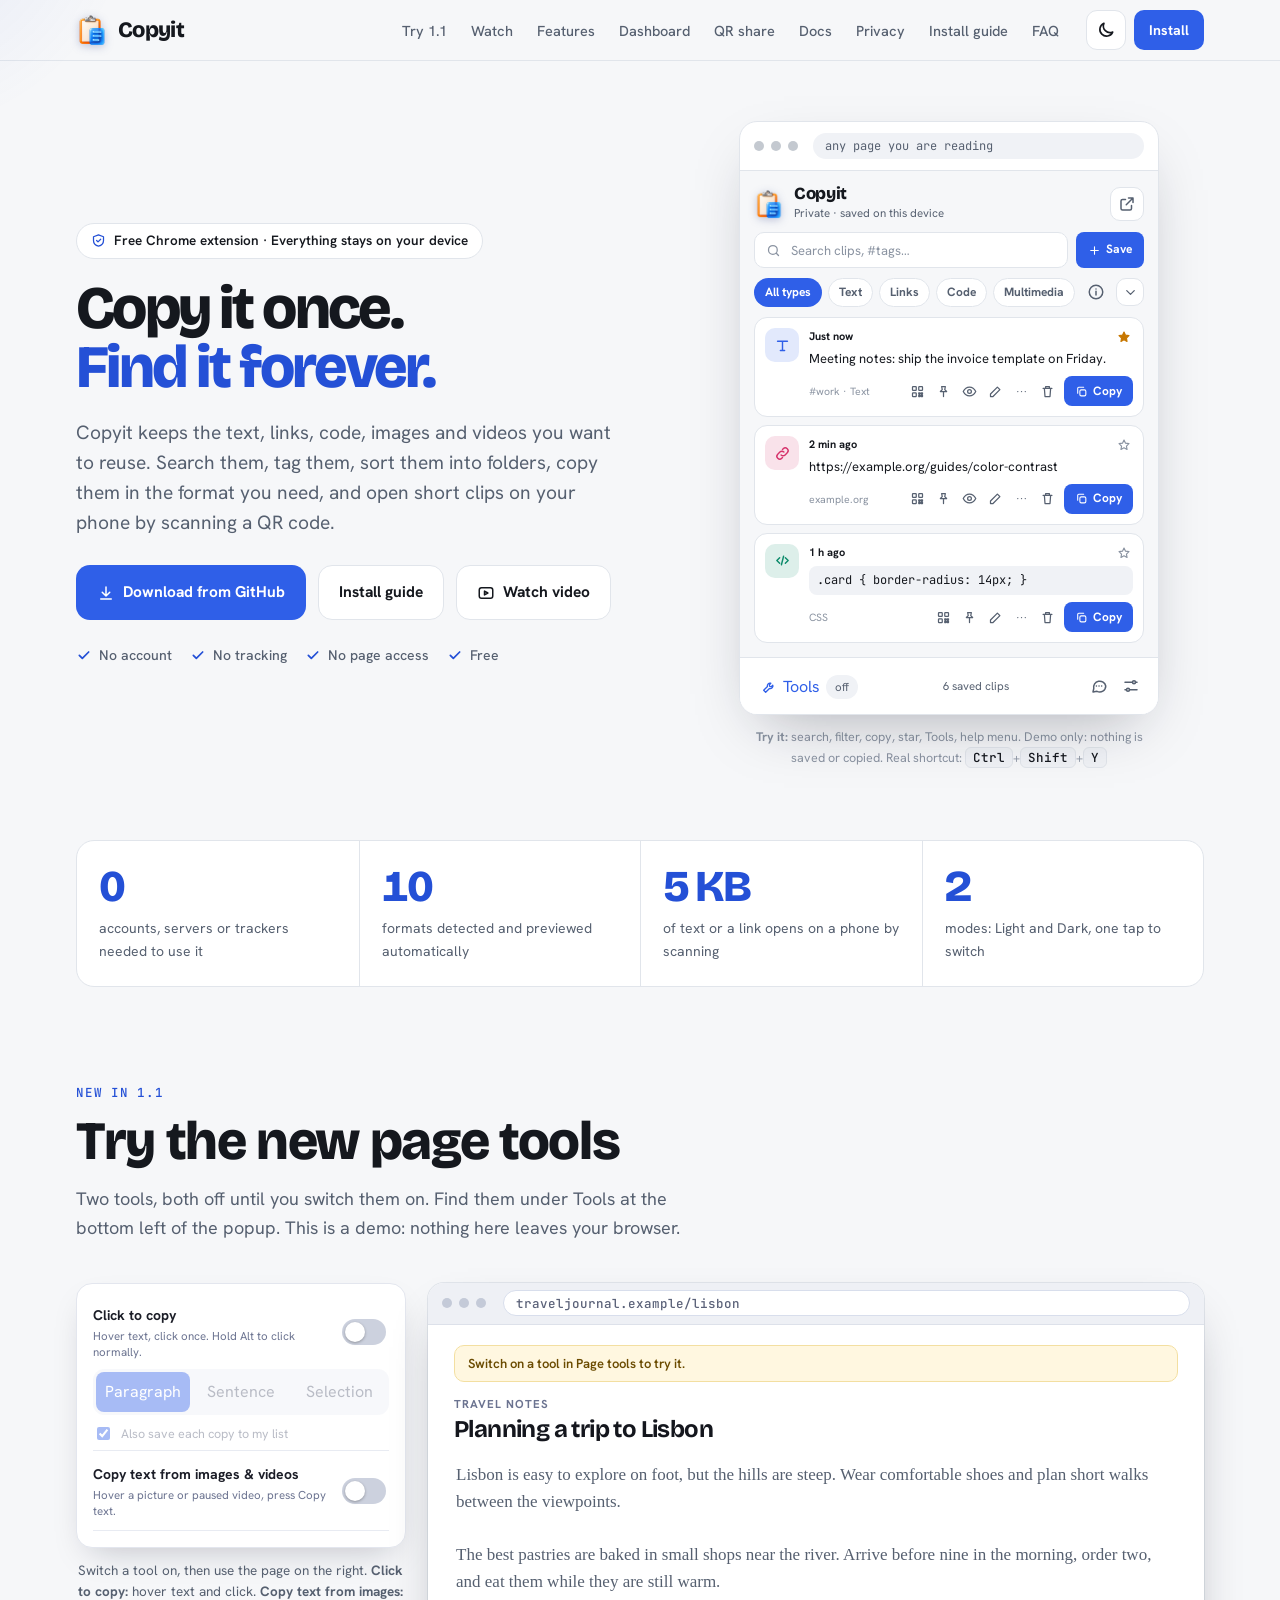
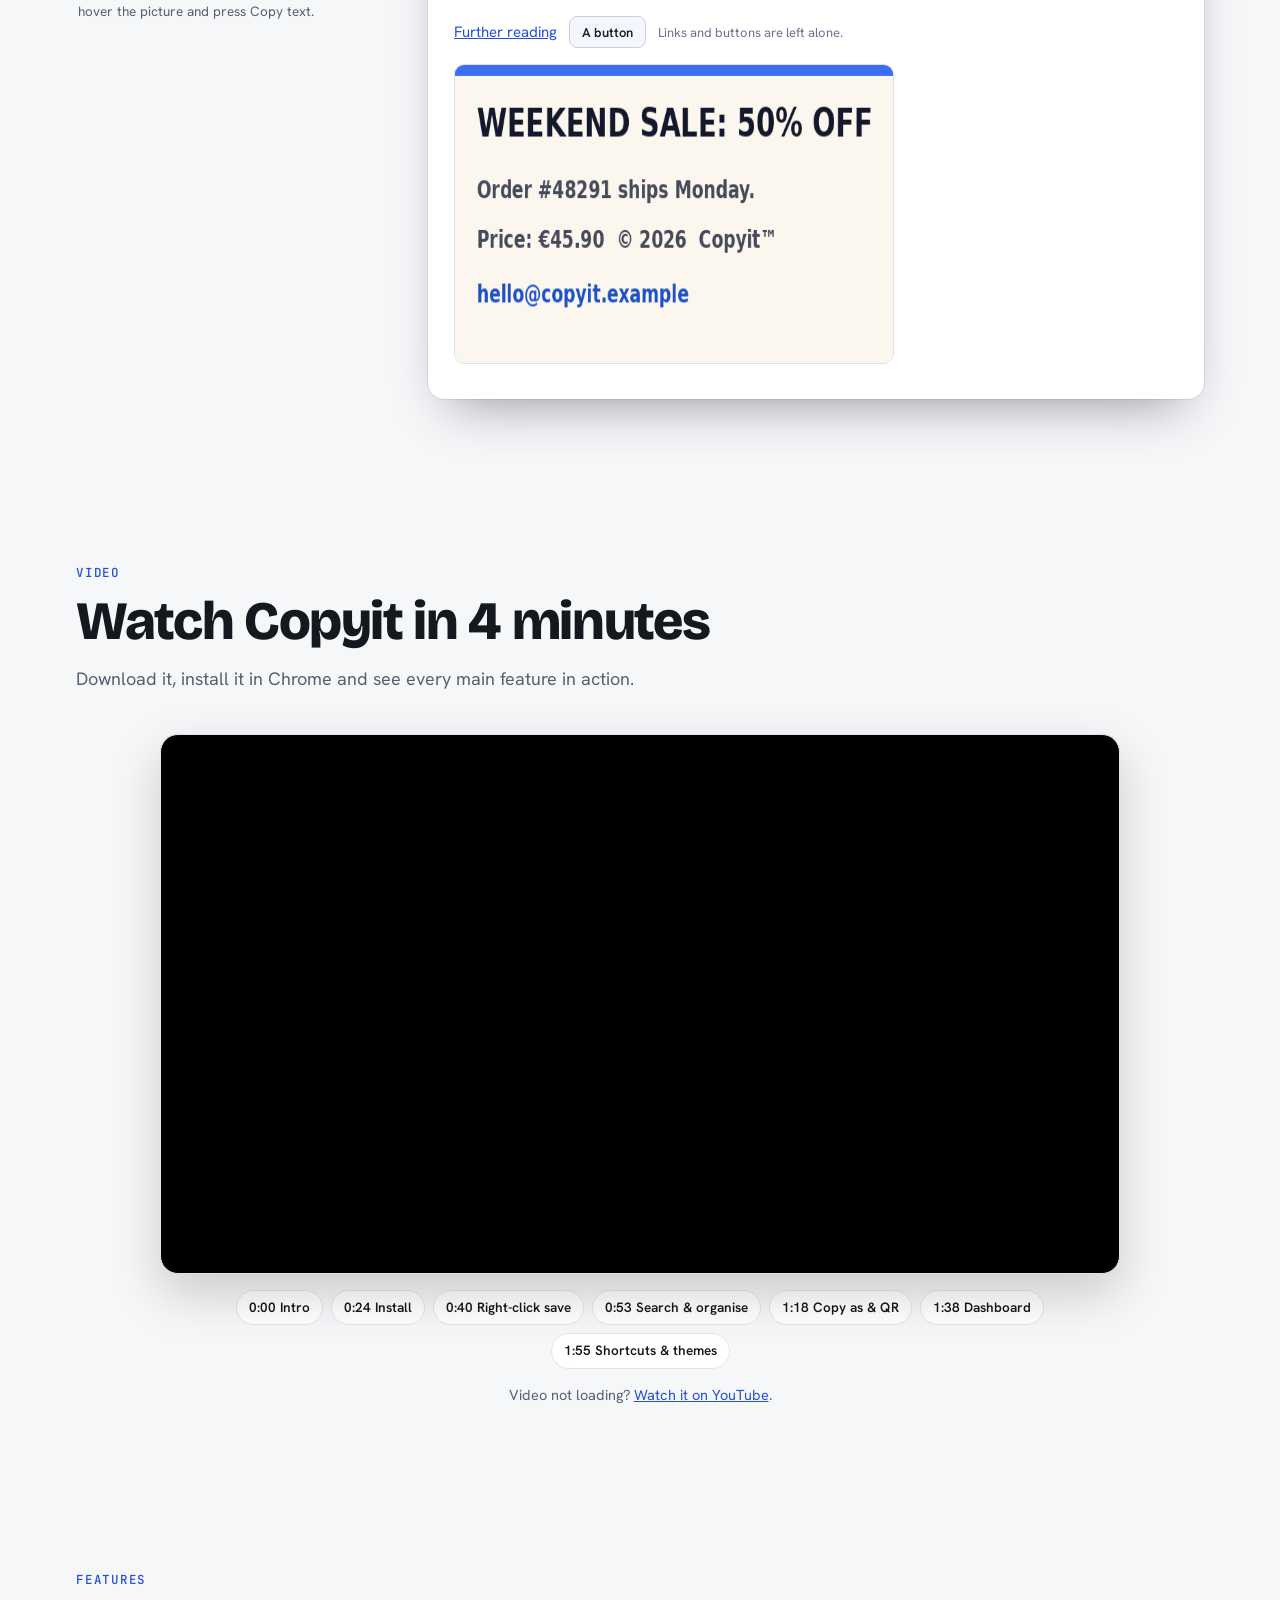
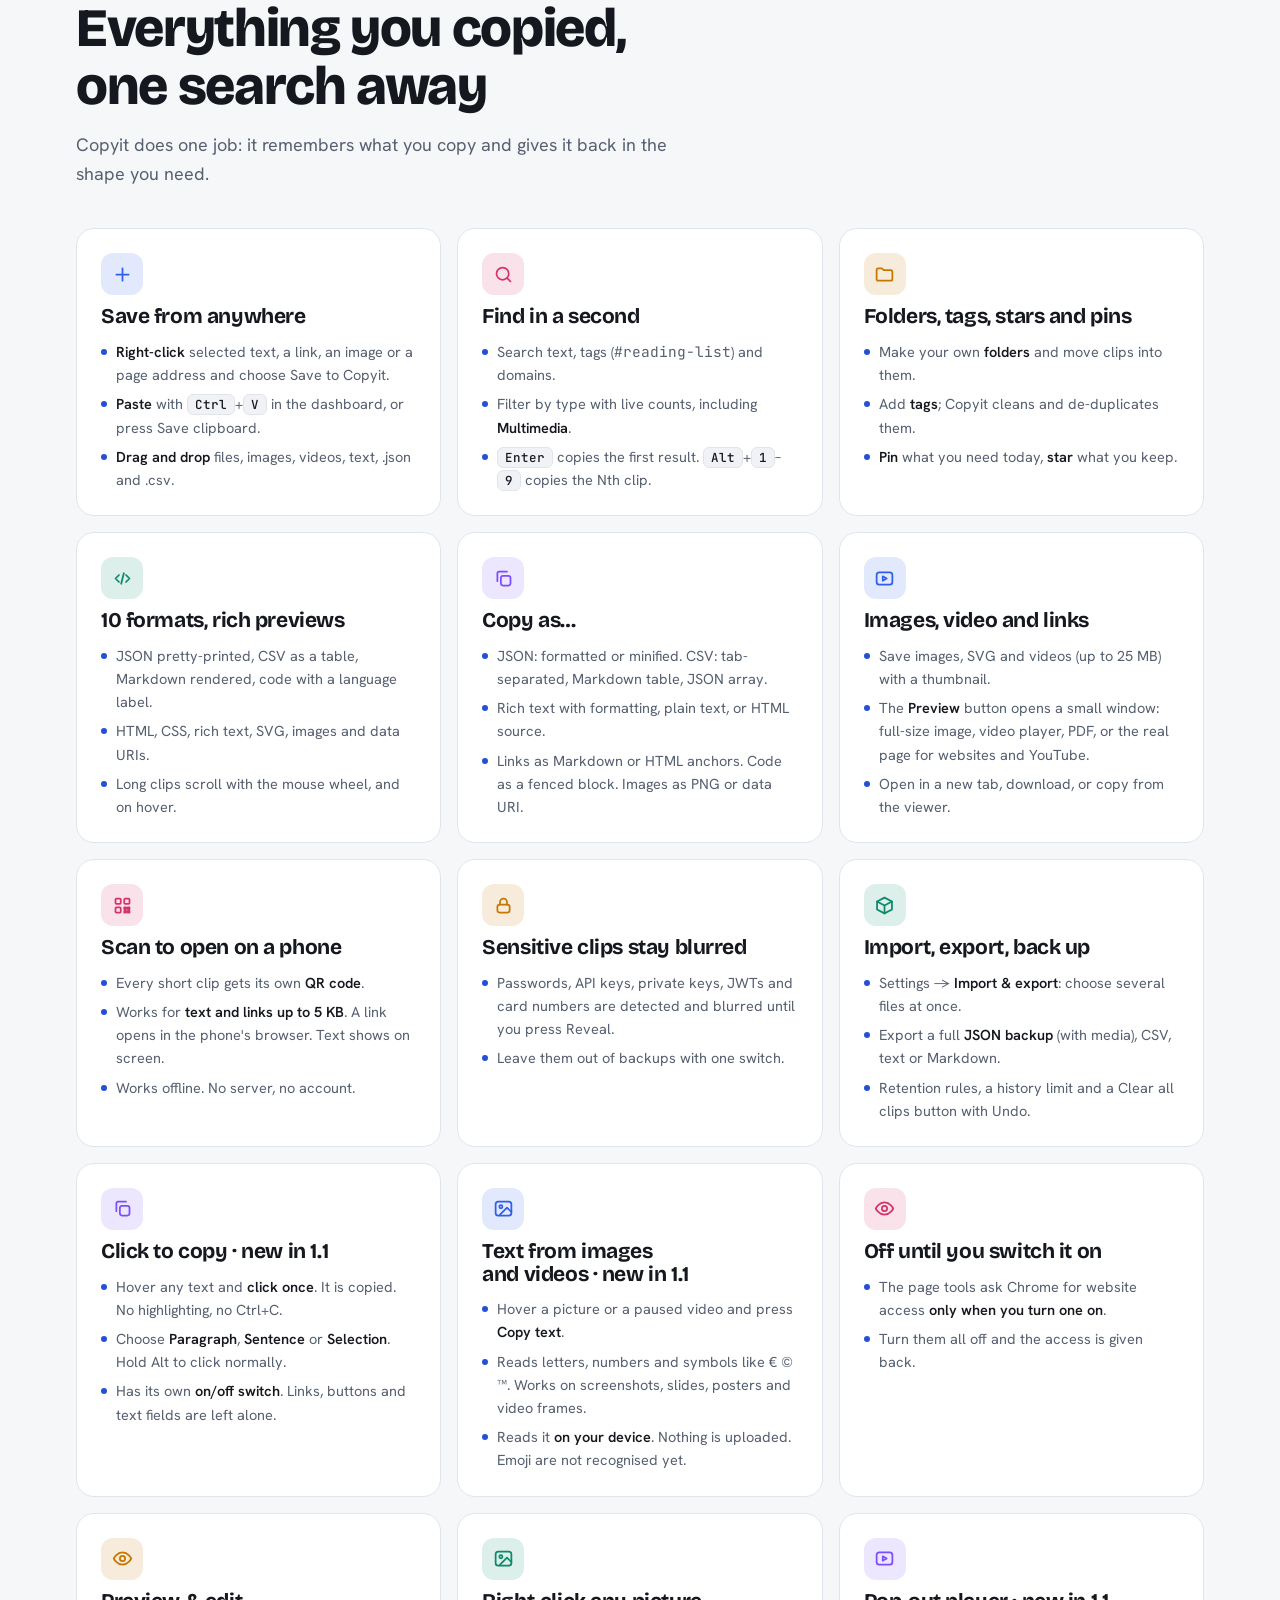
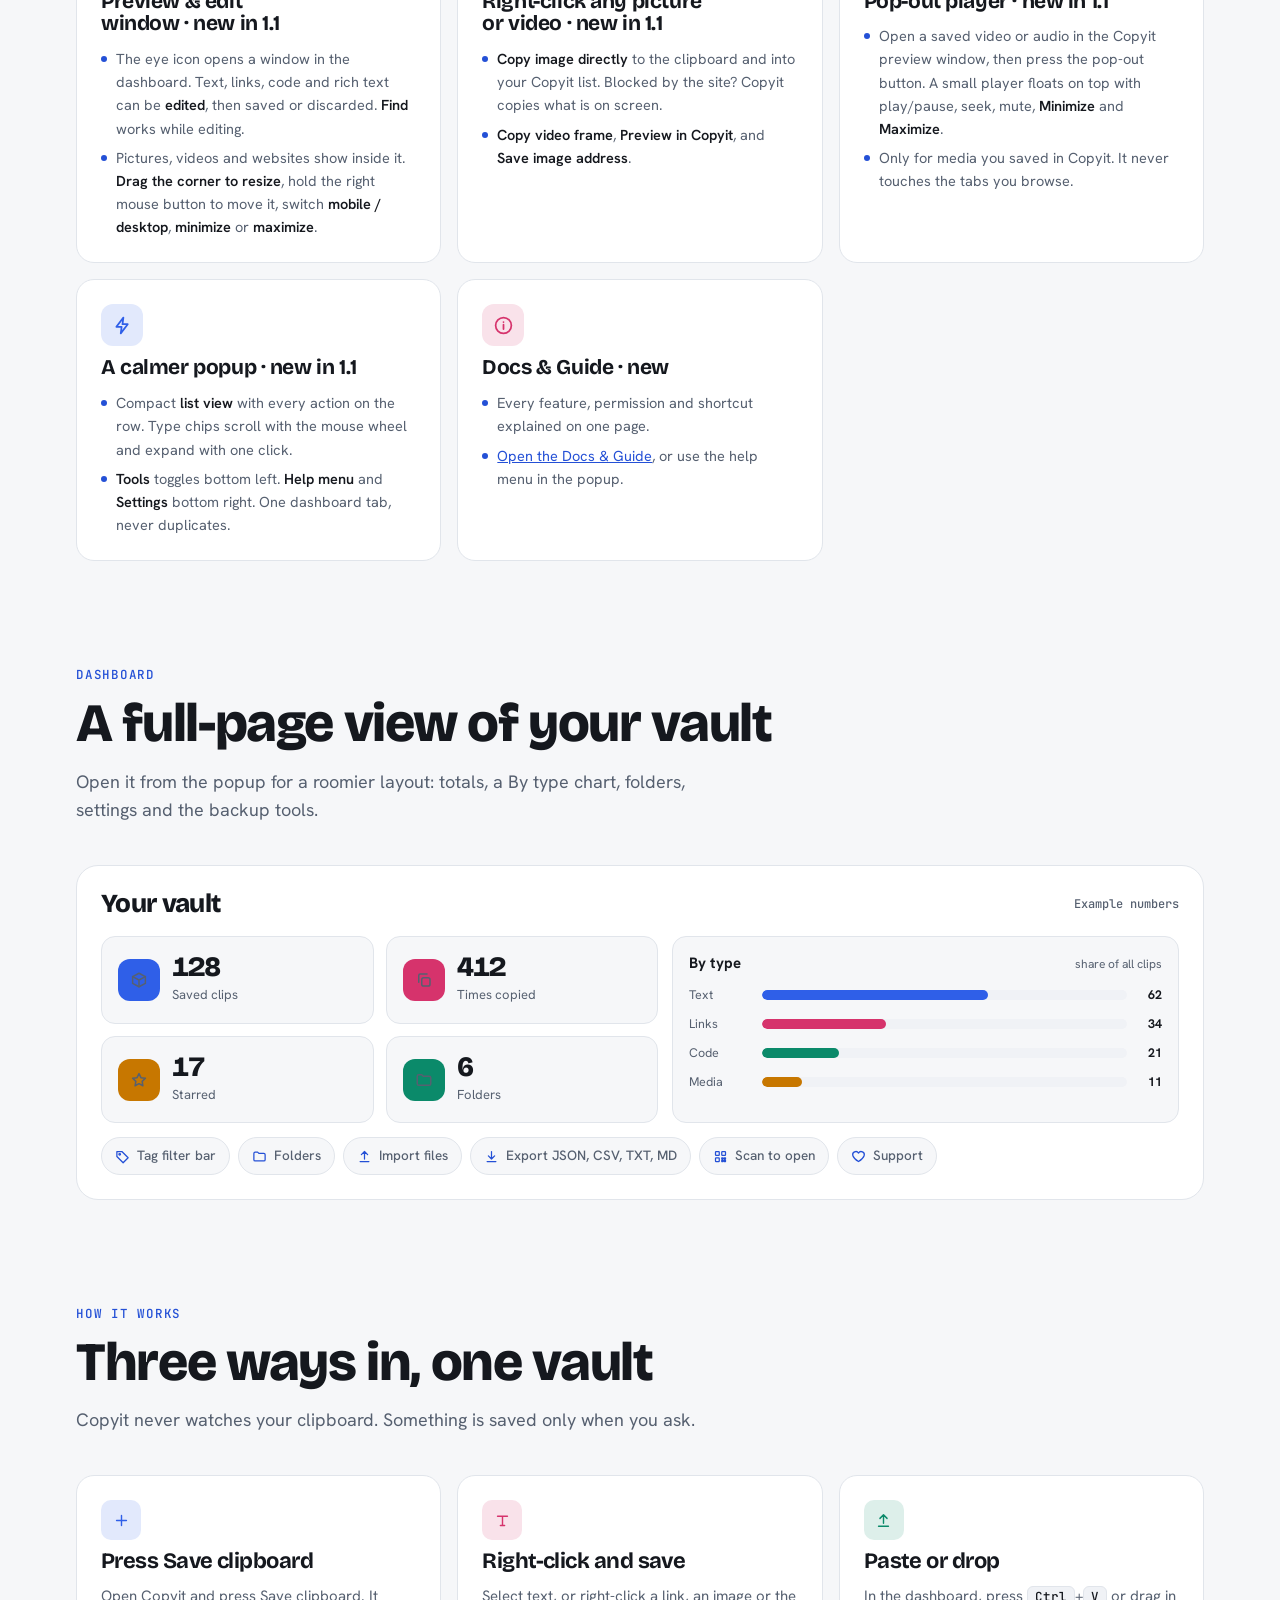
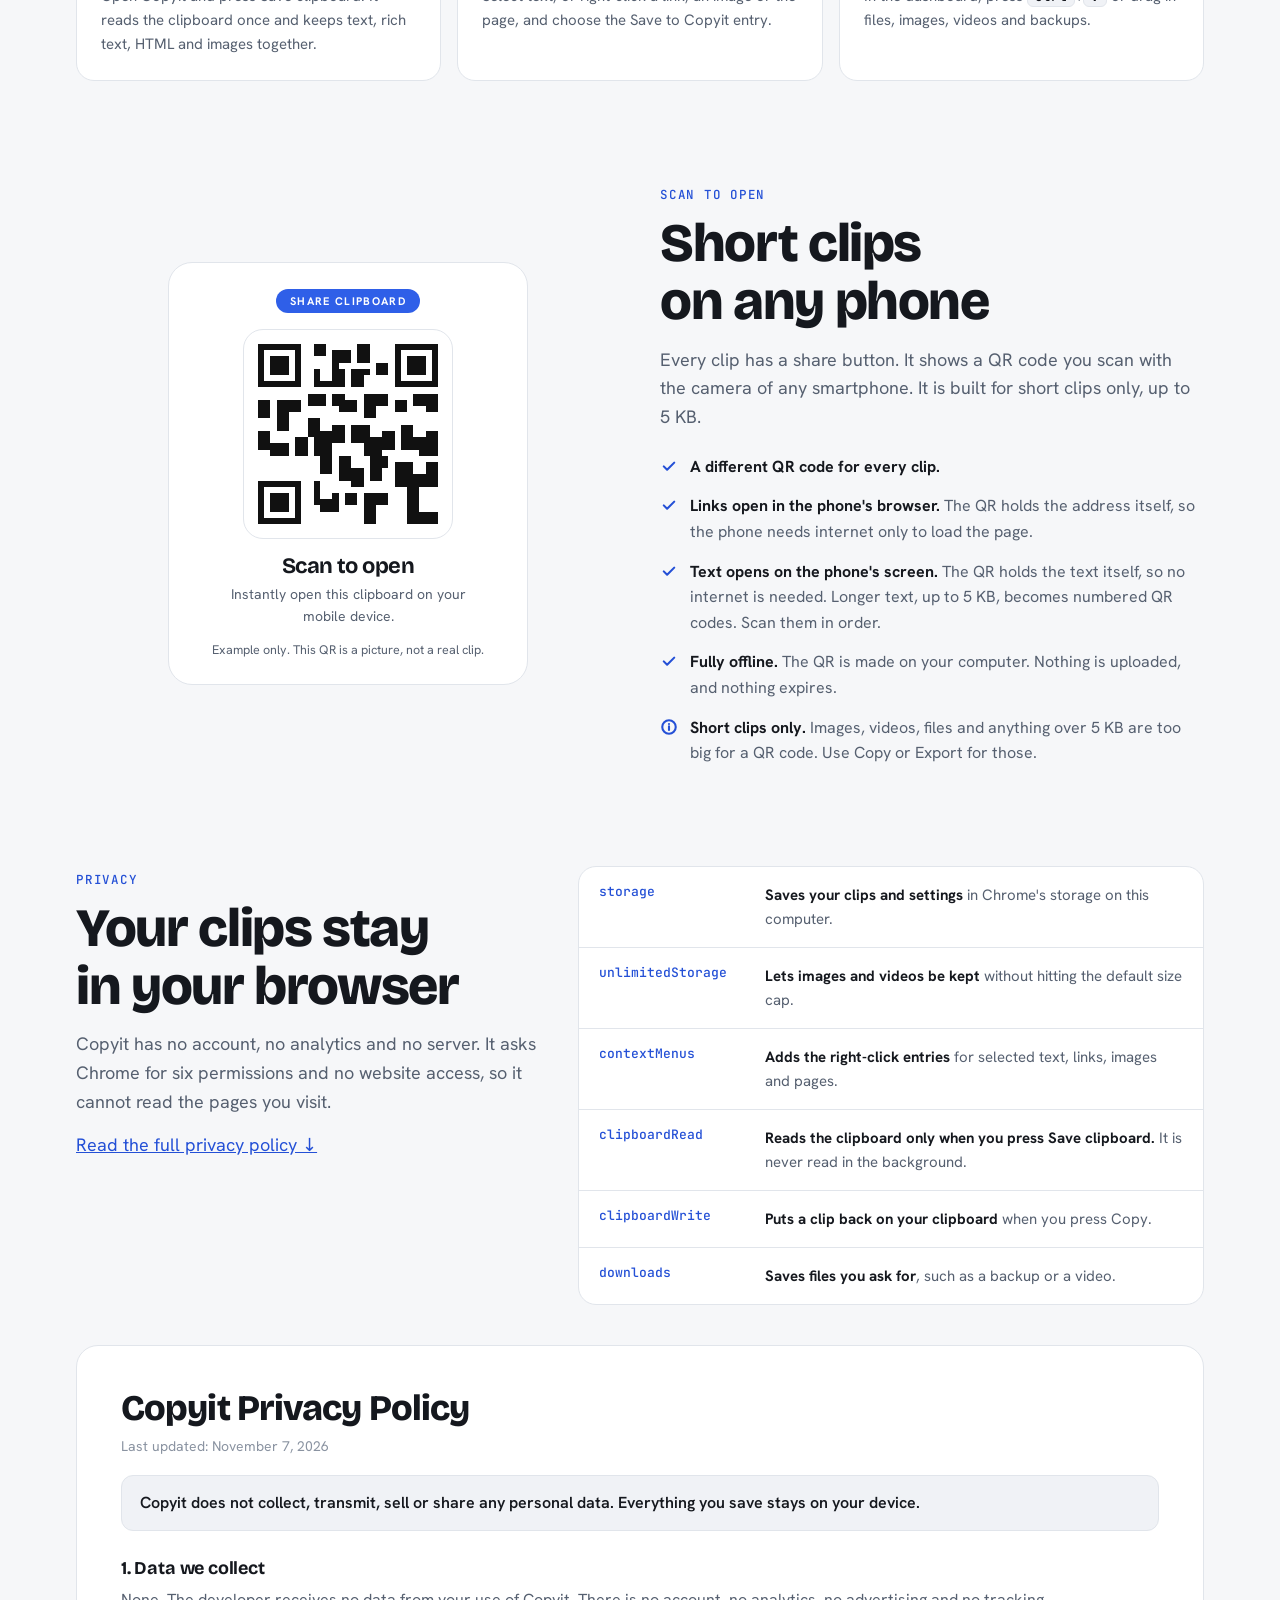
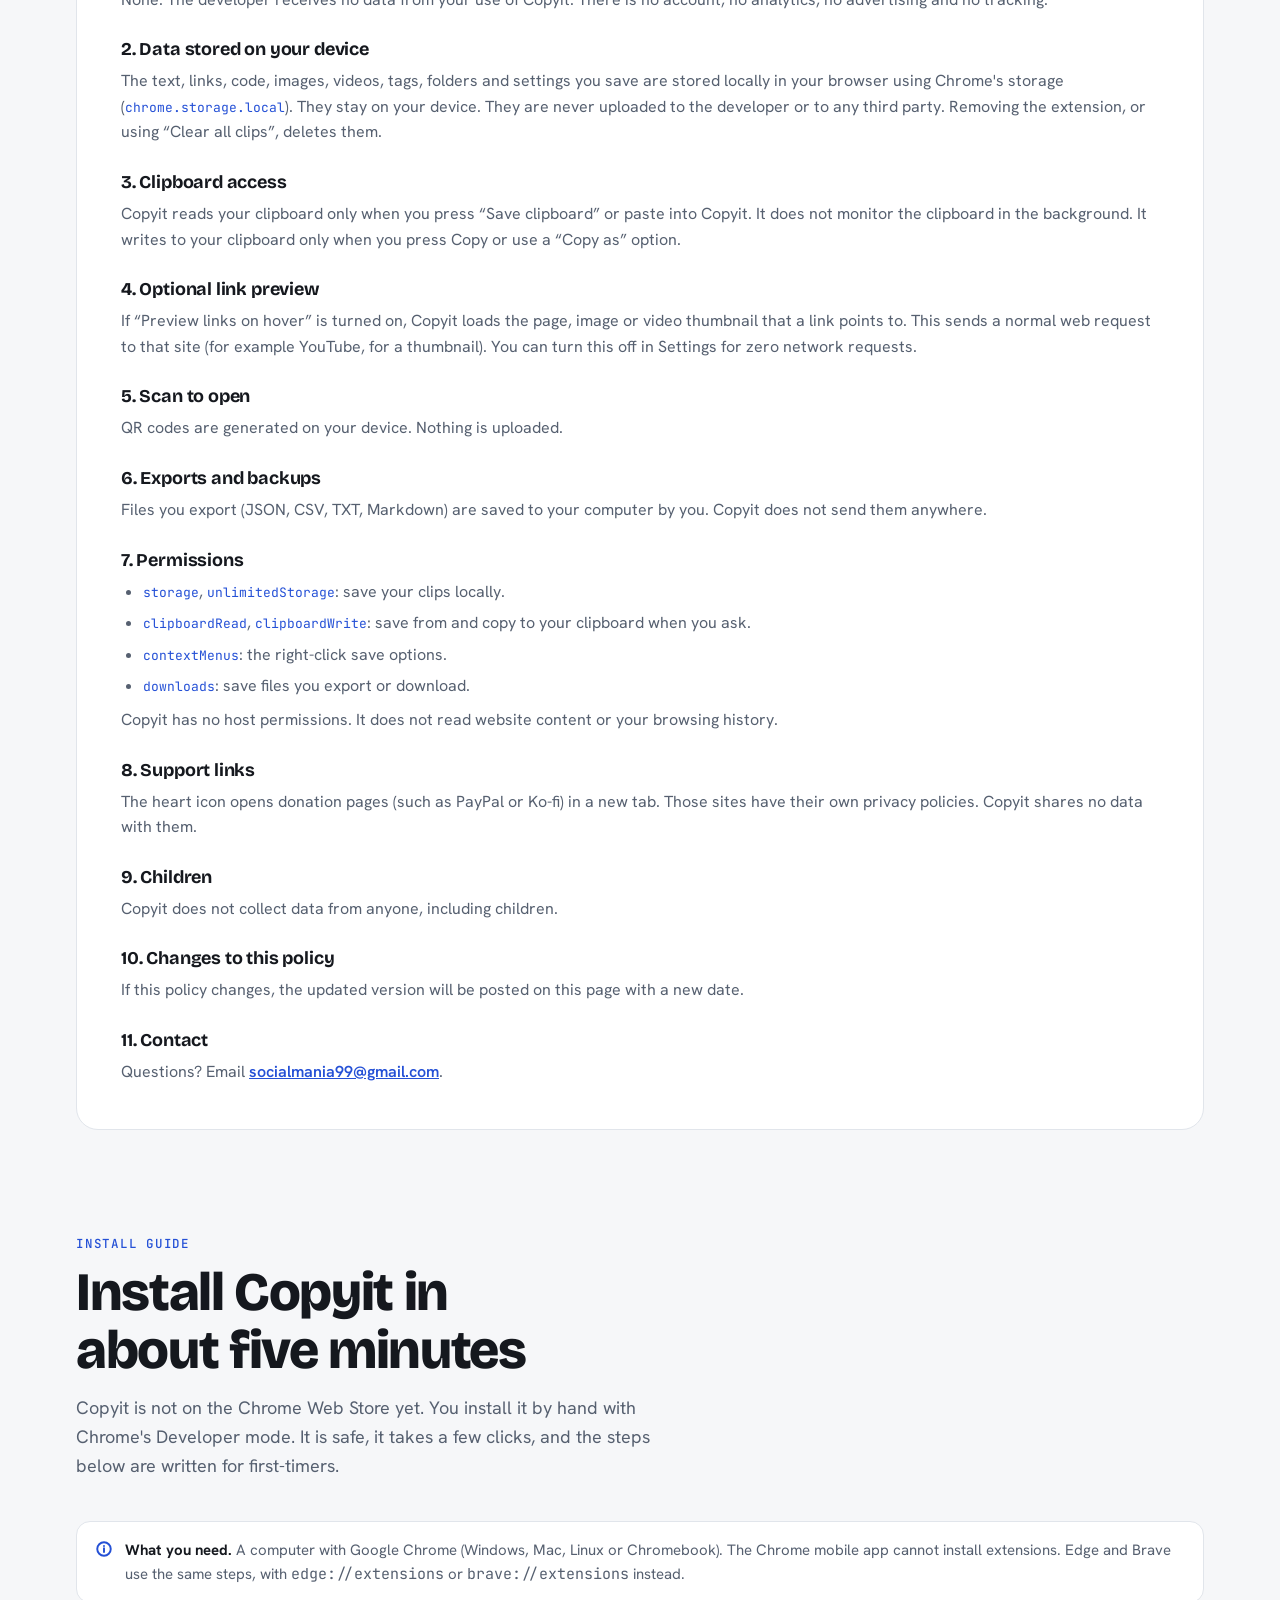
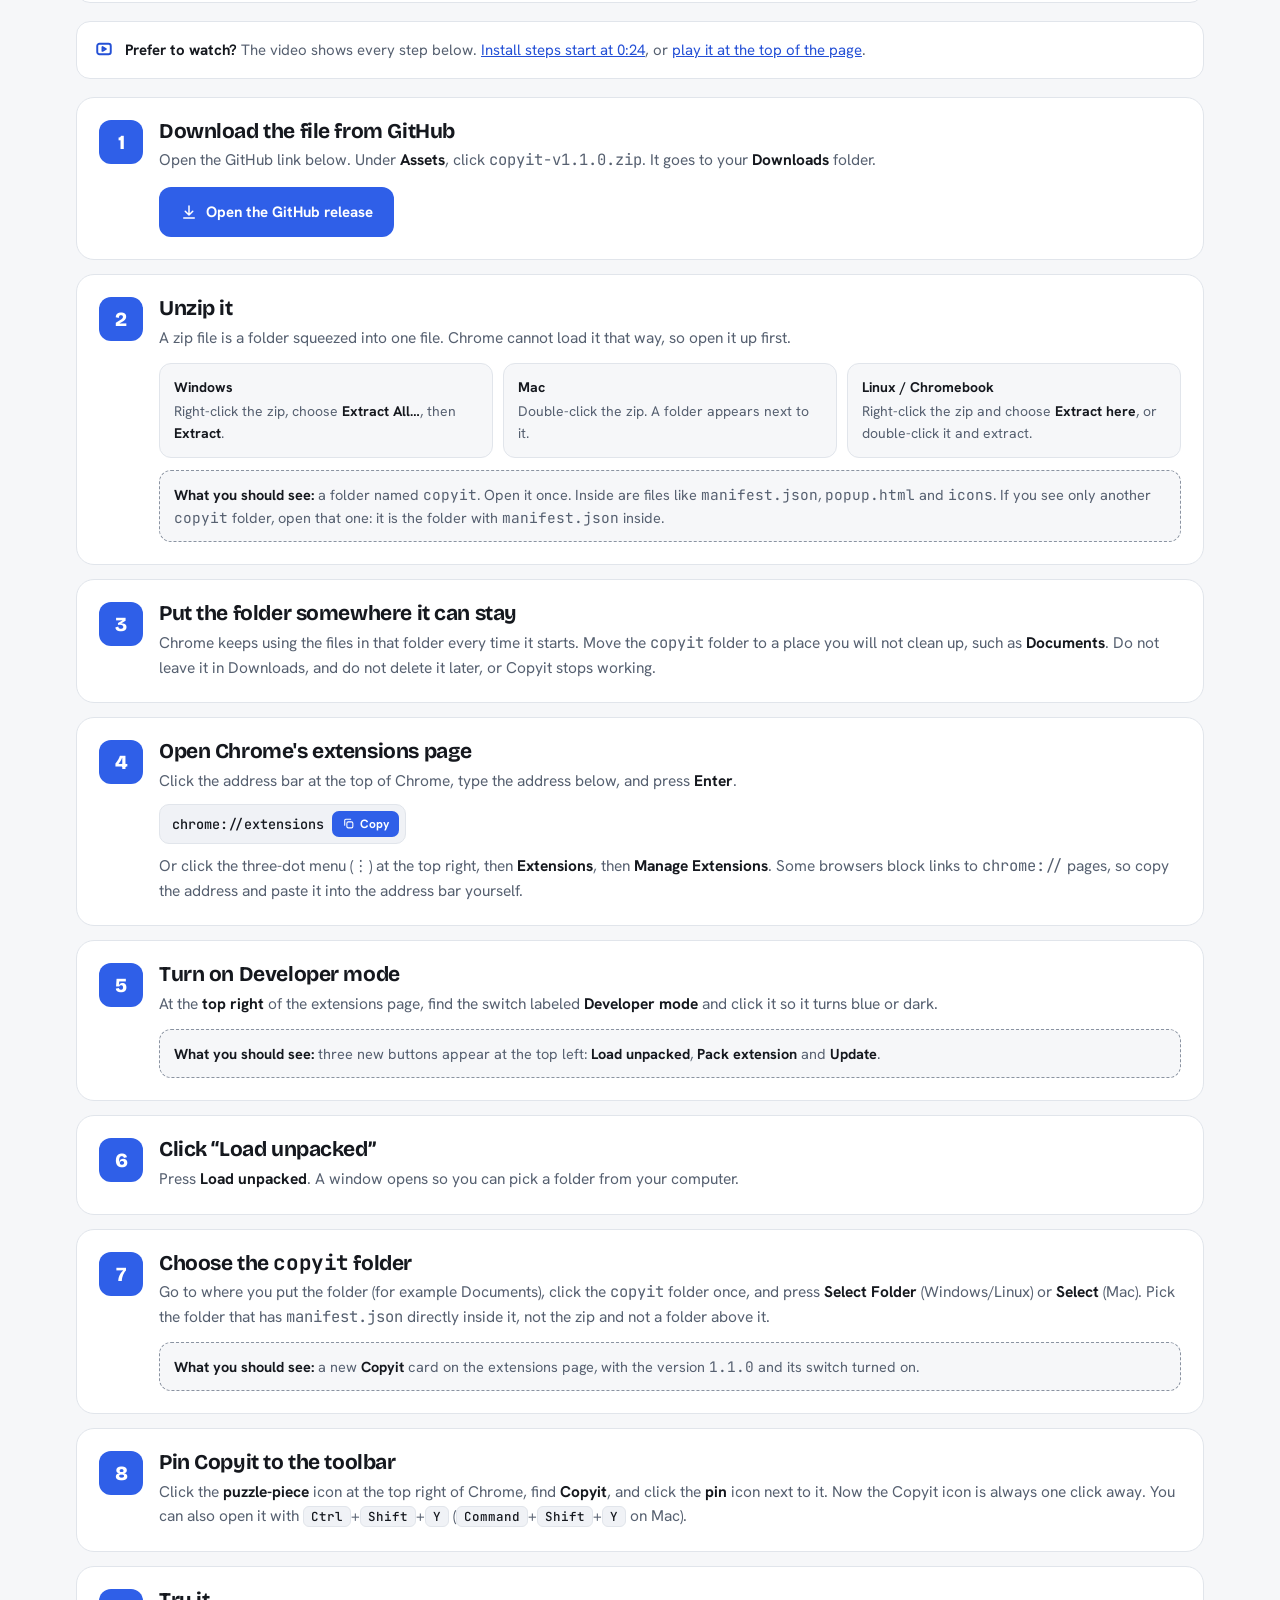
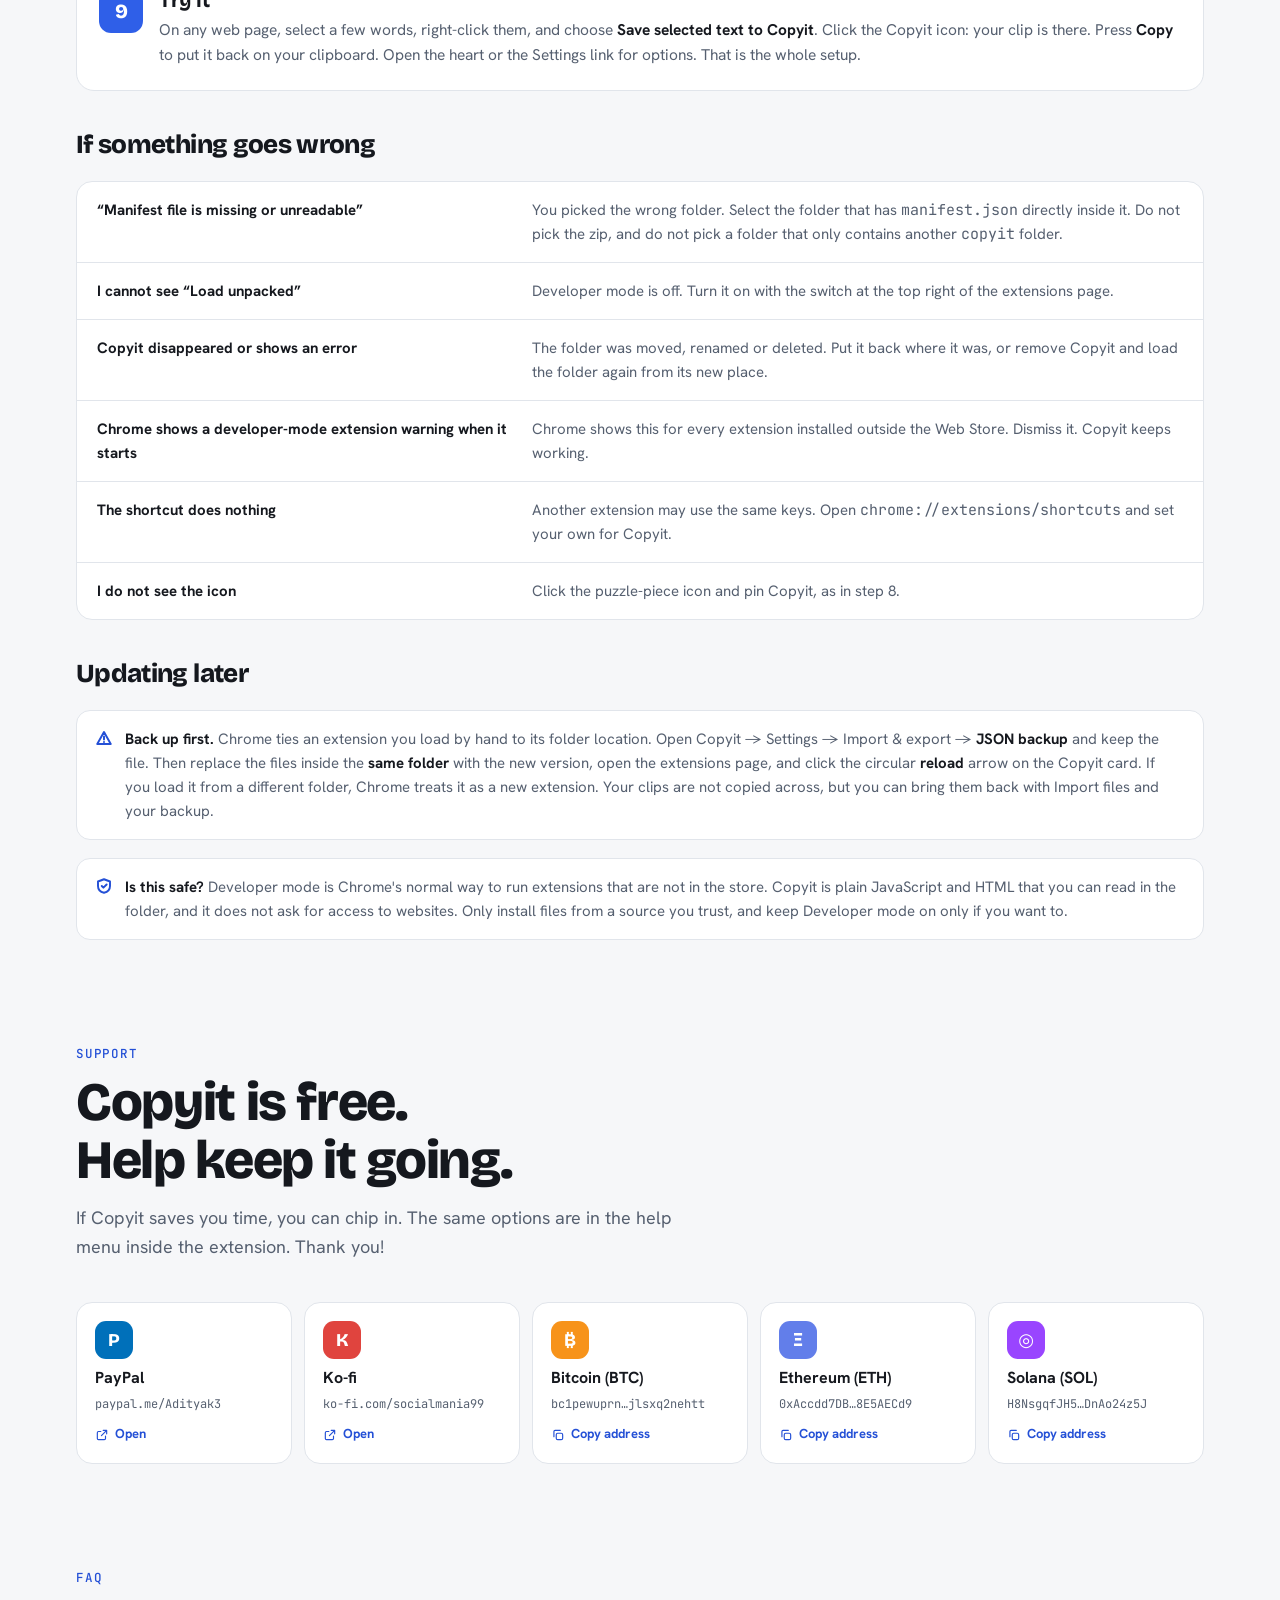
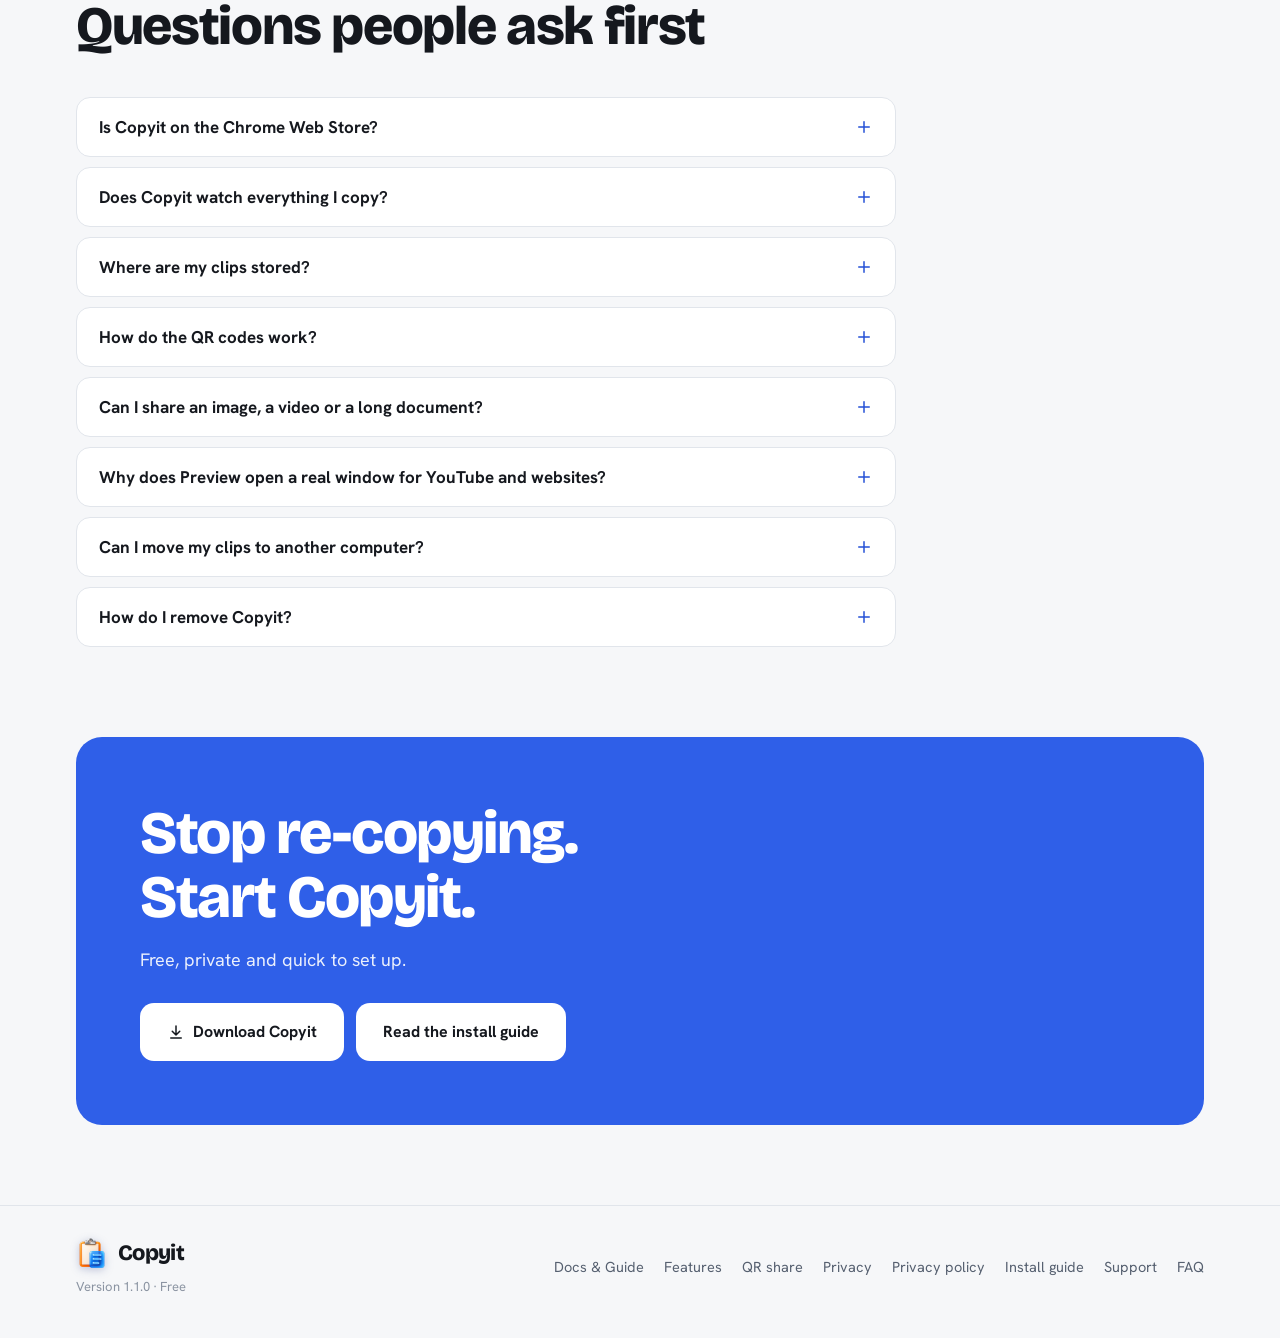
==== commit 6bc29546: "Add files via upload" ====
--- a/docs/index.html
+++ b/docs/index.html
@@ -13,7 +13,9 @@
 <link rel="apple-touch-icon" href="apple-touch-icon.png">
 <meta property="og:title" content="Copyit: your private clipboard history">
 <meta property="og:description" content="Free Chrome extension. Save what you copy, click any text to copy it, and copy text out of images and videos. No account.">
-<meta property="og:image" content="https://socialmania99.github.io/Copyit/og-image.png">
+<link rel="canonical" href="https://socialmania99.com/copyit/">
+<meta property="og:url" content="https://socialmania99.com/copyit/">
+<meta property="og:image" content="https://socialmania99.com/copyit/og-image.png">
 <meta name="twitter:card" content="summary_large_image">
 <meta name="claude:viewport-fit-sides" content="cover">
 <link rel="preconnect" href="https://fonts.googleapis.com">
@@ -503,6 +505,40 @@
 @media (prefers-reduced-motion:reduce){.try-ring.go{animation:none}}
 .try-side .note{margin:12px 2px 0;font-size:13.5px;color:var(--muted);line-height:1.5}
 @media (max-width:900px){.try{grid-template-columns:1fr}}
+
+/* ===== v1.1.0 minimal popup demo ===== */
+.chiprow{display:flex;align-items:flex-start;gap:6px;margin:10px 0}
+.chiprow .chips{flex:1;min-width:0;margin:0;flex-wrap:nowrap;overflow-x:auto;scrollbar-width:none}
+.chiprow .chips::-webkit-scrollbar{display:none}
+.chiprow .chip{flex:none}
+.chiprow.open .chips{flex-wrap:wrap;overflow:visible}
+.ibtn.sm{width:28px;height:28px;flex:none}
+.chiprow .ibtn.sm .i{width:15px;height:15px;transition:transform .2s}
+.chiprow.open .ibtn.sm .i{transform:rotate(180deg)}
+.ppinfo{position:relative;display:grid;place-items:center;width:28px;height:28px;flex:none;border-radius:50%;color:var(--muted);cursor:help;outline:0}
+.ppinfo .i{width:18px;height:18px}.ppinfo:hover,.ppinfo:focus{color:var(--accent)}
+.ppinfo .tip{position:absolute;right:-32px;top:calc(100% + 6px);width:230px;padding:9px 11px;border-radius:11px;background:var(--surface);border:1px solid var(--line);box-shadow:0 14px 30px -10px rgba(10,14,40,.4);font-size:12px;line-height:1.5;color:var(--ink);opacity:0;visibility:hidden;transition:.15s;z-index:9;pointer-events:none;text-align:left;font-weight:500}
+.ppinfo:hover .tip,.ppinfo:focus .tip{opacity:1;visibility:visible}
+.pp-bot{position:relative;display:flex;align-items:center;gap:8px;margin:10px -14px -16px;padding:8px 12px;border-top:1px solid var(--line);background:var(--surface);z-index:10}
+.pp-bot .ptbar{margin:0}
+.pp-bot .ptbtn{width:auto;border:0;background:none;padding:6px 9px;gap:6px;color:var(--btn)}
+.pp-bot .ptpop{top:auto;bottom:calc(100% + 12px);left:-4px;right:auto;width:340px;max-width:calc(100vw - 40px)}
+.pp-bot .cnt{flex:1;text-align:center;font-size:11.5px;color:var(--muted)}
+.pp-bot .bi{display:flex;gap:2px;align-items:center}
+.pp-bot .ibtn{width:30px;height:30px;border:0;background:none}
+.pp-bot .ibtn:hover{color:var(--accent);background:var(--field);border-color:transparent}
+.cw{position:relative}
+.cmenu{position:absolute;right:-40px;bottom:calc(100% + 16px);width:272px;padding:6px;border-radius:14px;background:var(--surface);border:1px solid var(--line);box-shadow:0 18px 40px -8px rgba(10,14,40,.45);z-index:12}
+.cmenu[hidden]{display:none}
+.cmenu button,.cmenu a.ci{white-space:nowrap;font-size:12.5px!important;display:flex;align-items:center;gap:10px;width:100%;padding:9px 10px;border:0;border-radius:10px;background:none;color:var(--ink);font:600 13px/1.1 inherit;font-family:inherit;text-align:left;text-decoration:none;cursor:pointer}
+.cmenu button:hover,.cmenu a.ci:hover{background:var(--field)}
+.cmenu span{flex:1}.cmenu .i{flex:none;color:var(--muted)}
+.cmenu .cs{height:1px;margin:4px 6px;background:var(--line)}
+.ent .ib{display:inline-grid;place-items:center;width:26px;height:26px;border:0;border-radius:8px;background:transparent;color:var(--muted);cursor:pointer}
+.ent .ib .i{width:15px;height:15px}.ent .ib:hover{color:var(--accent);background:var(--field)}
+.ent .ib.on{color:var(--btn)}.ent .ib.dng:hover{color:var(--danger)}
+.ent .foot{gap:0}.ent .foot .sp{flex:1}.ent .foot button.mini{margin-left:4px}
+.pp-list{max-height:330px}
 </style>
 </head>
 <body>
@@ -541,7 +577,7 @@
   <div class="in">
     <a class="brand" href="#top" aria-label="Copyit home"><img class="mark" src="logo.png" alt="" width="32" height="32" decoding="async">Copyit</a>
     <nav class="nav-links" id="navLinks" aria-label="Sections">
-      <a href="#try">Try 1.1</a><a href="#watch">Watch</a><a href="#features">Features</a><a href="#dashboard">Dashboard</a><a href="#share">QR share</a><a href="#privacy">Privacy</a><a href="#install">Install guide</a><a href="#faq">FAQ</a><a href="#install" class="nl-install">Install</a>
+      <a href="#try">Try 1.1</a><a href="#watch">Watch</a><a href="#features">Features</a><a href="#dashboard">Dashboard</a><a href="#share">QR share</a><a href="docs.html">Docs</a><a href="#privacy">Privacy</a><a href="#install">Install guide</a><a href="#faq">FAQ</a><a href="#install" class="nl-install">Install</a>
     </nav>
     <div class="nav-end">
       <button type="button" class="mode-btn" id="modeBtn" aria-label="Switch between light and dark mode" title="Light / dark"><svg class="i moon"><use href="#moon"/></svg><svg class="i sun"><use href="#sun"/></svg></button>
@@ -574,23 +610,24 @@
       <div class="browser" id="demoBrowser" aria-label="Interactive Copyit popup demo">
         <div class="bar"><span class="dot"></span><span class="dot"></span><span class="dot"></span><span class="url">any page you are reading</span></div>
         <div class="pp" id="pp">
-          <div class="pp-top"><img class="mark" src="logo.png" alt="" width="32" height="32" decoding="async"><div class="grow"><h4>Copyit</h4><p id="ppCount">6 saved clips</p></div><button type="button" class="ibtn" id="ppHeart" aria-label="Support Copyit (demo)" aria-expanded="false"><svg class="i"><use href="#heart"/></svg></button></div>
-<div class="ptbar"><button type="button" class="ptbtn" id="ptBtn" aria-haspopup="true" aria-expanded="false"><svg class="i" viewBox="0 0 24 24" fill="none" stroke="currentColor" stroke-width="2" stroke-linecap="round" stroke-linejoin="round"><path d="M5 4l5 14 2.2-5.8L18 10z"/><path d="M13.5 14.5L19 20"/></svg><span class="ptl">Page tools</span><span class="pts" data-pt-state>off</span><svg class="i car" viewBox="0 0 24 24" fill="none" stroke="currentColor" stroke-width="2.2" stroke-linecap="round" stroke-linejoin="round"><path d="M6 9l6 6 6-6"/></svg></button><div class="ptpop" id="ptPop" hidden><div class="pt-row"><span><b>Click to copy</b><small>Hover text, click once. Hold Alt to click normally.</small></span><input type="checkbox" class="sw" data-pt="click" aria-label="Click to copy"></div>
+          <div class="pp-top"><img class="mark" src="logo.png" alt="" width="32" height="32" decoding="async"><div class="grow"><h4>Copyit</h4><p>Private · saved on this device</p></div><button type="button" class="ibtn" id="ppHeart" aria-label="Open the full dashboard (demo)" aria-expanded="false"><svg class="i"><use href="#ext"/></svg></button></div>
+          <div class="srow"><label class="search"><svg class="i"><use href="#search"/></svg><input id="ppSearch" type="search" placeholder="Search clips, #tags…" autocomplete="off" aria-label="Search demo clips"></label><button type="button" class="mini" id="ppSave"><svg class="i"><use href="#plus"/></svg>Save</button></div>
+          <div class="chiprow" id="ppChipRow"><div class="chips" id="ppChips" role="tablist" aria-label="Filter by type"><button type="button" class="chip on" data-f="all" role="tab" aria-selected="true">All types</button><button type="button" class="chip" data-f="text" role="tab" aria-selected="false">Text</button><button type="button" class="chip" data-f="link" role="tab" aria-selected="false">Links</button><button type="button" class="chip" data-f="code" role="tab" aria-selected="false">Code</button><button type="button" class="chip" data-f="media" role="tab" aria-selected="false">Multimedia</button></div><span class="ppinfo" tabindex="0" role="button" aria-label="Tips"><svg class="i"><use href="#info"/></svg><span class="tip" role="tooltip">Press <kbd>Ctrl</kbd>+<kbd>V</kbd> to save what you copied, or use Save clipboard. <kbd>Alt</kbd>+<kbd>1–9</kbd> copies a clip.</span></span><button type="button" class="ibtn sm" id="ppChipsToggle" aria-label="Show all types" aria-expanded="false"><svg class="i" viewBox="0 0 24 24" fill="none" stroke="currentColor" stroke-width="2.2" stroke-linecap="round" stroke-linejoin="round"><path d="M6 9l6 6 6-6"/></svg></button></div>
+          <div class="pp-list" id="ppList" aria-live="polite"></div>
+          <div class="pp-bot"><div class="ptbar"><button type="button" class="ptbtn" id="ptBtn" aria-haspopup="true" aria-expanded="false"><svg class="i" viewBox="0 0 24 24" fill="none" stroke="currentColor" stroke-width="2" stroke-linecap="round" stroke-linejoin="round" style="width:16px;height:16px"><path d="M14.7 6.3a4 4 0 0 0-5 5L4 17l3 3 5.7-5.7a4 4 0 0 0 5-5l-2.4 2.4-2.2-.6-.6-2.2z"/></svg><span class="ptl">Tools</span><span class="pts" data-pt-state>off</span></button><div class="ptpop" id="ptPop" hidden><div class="pt-row"><span><b>Click to copy</b><small>Hover text, click once. Hold Alt to click normally.</small></span><input type="checkbox" class="sw" data-pt="click" aria-label="Click to copy"></div>
 <div class="pt-opts off"><div class="unit" role="radiogroup" aria-label="What a click copies"><button type="button" role="radio" data-pt-unit="paragraph" aria-checked="true">Paragraph</button><button type="button" role="radio" data-pt-unit="sentence" aria-checked="false">Sentence</button><button type="button" role="radio" data-pt-unit="selection" aria-checked="false">Selection</button></div><label class="mini-row"><input type="checkbox" data-pt="save" checked><span>Also save each copy to my list</span></label></div>
 <div class="pt-sep"></div>
-<div class="pt-row"><span><b>Copy text from images &amp; videos</b><small>Hover a picture or paused video, press Copy text.</small></span><input type="checkbox" class="sw" data-pt="img" aria-label="Copy text from images and videos"></div></div></div>
-          <div class="srow"><label class="search"><svg class="i"><use href="#search"/></svg><input id="ppSearch" type="search" placeholder="Search clips, #tags…" autocomplete="off" aria-label="Search demo clips"></label><button type="button" class="mini" id="ppSave"><svg class="i"><use href="#plus"/></svg>Save</button></div>
-          <div class="chips" id="ppChips" role="tablist" aria-label="Filter by type"><button type="button" class="chip on" data-f="all" role="tab" aria-selected="true">All</button><button type="button" class="chip" data-f="link" role="tab" aria-selected="false">Links</button><button type="button" class="chip" data-f="code" role="tab" aria-selected="false">Code</button><button type="button" class="chip" data-f="media" role="tab" aria-selected="false">Multimedia</button></div>
-          <div class="pp-list" id="ppList" aria-live="polite">
-            <div class="ent"><span class="tile t1"><svg class="i"><use href="#text"/></svg></span><div><div class="meta"><b>Just now</b><span class="sp"></span><svg class="i" style="width:14px;height:14px"><use href="#star"/></svg></div><div class="body">Meeting notes: ship the invoice template on Friday.</div><div class="foot"><small>#work · Text</small><span class="mini"><svg class="i"><use href="#copy"/></svg>Copy</span></div></div></div>
-            <div class="ent"><span class="tile t2"><svg class="i"><use href="#link"/></svg></span><div><div class="meta"><b>2 min ago</b></div><div class="body">https://example.org/guides/color-contrast</div><div class="foot"><small>example.org</small><span class="mini ghost">Preview</span><span class="mini"><svg class="i"><use href="#copy"/></svg>Copy</span></div></div></div>
-            <div class="ent"><span class="tile t4"><svg class="i"><use href="#code"/></svg></span><div><div class="meta"><b>1 h ago</b></div><div class="body code">.card { border-radius: 14px; }</div><div class="foot"><small>CSS</small><span class="mini"><svg class="i"><use href="#copy"/></svg>Copy</span></div></div></div>
-          </div>
+<div class="pt-row"><span><b>Copy text from images &amp; videos</b><small>Hover a picture or paused video, press Copy text.</small></span><input type="checkbox" class="sw" data-pt="img" aria-label="Copy text from images and videos"></div>
+<div class="pt-sep"></div>
+</div></div><span id="ppCount" class="cnt">6 saved clips</span>
+            <span class="bi"><span class="cw"><button type="button" class="ibtn" id="ppChat" aria-label="Support and help" aria-expanded="false"><svg class="i" viewBox="0 0 24 24" fill="none" stroke="currentColor" stroke-width="2" stroke-linecap="round" stroke-linejoin="round" style="width:18px;height:18px"><path d="M21 12a8 8 0 0 1-11.6 7.1L4 20l1-4.6A8 8 0 1 1 21 12z"/><path d="M8.5 12h.1M12 12h.1M15.5 12h.1"/></svg></button>
+            <div class="cmenu" id="ppChatMenu" hidden><button type="button" data-c="email"><svg class="i" viewBox="0 0 24 24" fill="none" stroke="currentColor" stroke-width="2" stroke-linecap="round" stroke-linejoin="round" style="width:18px;height:18px"><rect x="3" y="5" width="18" height="14" rx="3"/><path d="M4 7l8 6 8-6"/></svg><span>Copy support email</span><svg class="i" viewBox="0 0 24 24" fill="none" stroke="currentColor" stroke-width="2" stroke-linecap="round" stroke-linejoin="round" style="width:14px;height:14px"><rect x="9" y="9" width="11" height="11" rx="2.5"/><path d="M5 15V6a2 2 0 0 1 2-2h8"/></svg></button><button type="button" data-c="coffee"><svg class="i" viewBox="0 0 24 24" fill="none" stroke="currentColor" stroke-width="2" stroke-linecap="round" stroke-linejoin="round" style="width:18px;height:18px"><path d="M5 9h11v5a5 5 0 0 1-5 5h-1a5 5 0 0 1-5-5zM16 10h2a2.5 2.5 0 0 1 0 5h-2M8 3v2M12 3v2"/></svg><span>Buy the author a coffee</span><svg class="i" viewBox="0 0 24 24" fill="none" stroke="currentColor" stroke-width="2" stroke-linecap="round" stroke-linejoin="round" style="width:14px;height:14px"><path d="M7 17L17 7M9 7h8v8"/></svg></button><div class="cs"></div><button type="button" data-c="feedback"><svg class="i" viewBox="0 0 24 24" fill="none" stroke="currentColor" stroke-width="2" stroke-linecap="round" stroke-linejoin="round" style="width:18px;height:18px"><path d="M21 12a8 8 0 0 1-11.6 7.1L4 20l1-4.6A8 8 0 1 1 21 12z"/></svg><span>Feedback form</span><svg class="i" viewBox="0 0 24 24" fill="none" stroke="currentColor" stroke-width="2" stroke-linecap="round" stroke-linejoin="round" style="width:14px;height:14px"><path d="M7 17L17 7M9 7h8v8"/></svg></button><a href="docs.html" class="ci"><svg class="i" viewBox="0 0 24 24" fill="none" stroke="currentColor" stroke-width="2" stroke-linecap="round" stroke-linejoin="round" style="width:18px;height:18px"><path d="M4 5.5A2.5 2.5 0 0 1 6.5 3H20v16H6.5A2.5 2.5 0 0 0 4 21.5zM4 5.5V21M8 7h8"/></svg><span>View Docs &amp; Guide</span><svg class="i" viewBox="0 0 24 24" fill="none" stroke="currentColor" stroke-width="2" stroke-linecap="round" stroke-linejoin="round" style="width:14px;height:14px"><path d="M7 17L17 7M9 7h8v8"/></svg></a></div></span>
+            <button type="button" class="ibtn" id="ppSet" aria-label="Settings"><svg class="i" viewBox="0 0 24 24" fill="none" stroke="currentColor" stroke-width="2" stroke-linecap="round" stroke-linejoin="round" style="width:18px;height:18px"><path d="M4 7h10M18 7h2M4 17h2M10 17h10"/><circle cx="16" cy="7" r="2"/><circle cx="8" cy="17" r="2"/></svg></button></span></div>
           <div class="pp-pop" id="ppPop" hidden></div>
           <div class="pp-toast" id="ppToast" role="status" aria-live="polite"></div>
         </div>
       </div>
-      <p class="demo-note"><b>Try it:</b> search, filter, copy, star, preview, reveal. Demo only: nothing is saved or copied. Real shortcut: <span style="white-space:nowrap"><kbd>Ctrl</kbd>+<kbd>Shift</kbd>+<kbd>Y</kbd></span></p>
+      <p class="demo-note"><b>Try it:</b> search, filter, copy, star, Tools, help menu. Demo only: nothing is saved or copied. Real shortcut: <span style="white-space:nowrap"><kbd>Ctrl</kbd>+<kbd>Shift</kbd>+<kbd>Y</kbd></span></p>
     </div>
   </div>
 </section>
@@ -606,13 +643,15 @@
 
 <section class="sec" id="try">
   <div class="in">
-    <div class="head"><span class="kick">New in 1.1</span><h2>Try the new page tools</h2><p>Two new tools, both off until you switch them on. This is a demo: nothing here leaves your browser.</p></div>
+    <div class="head"><span class="kick">New in 1.1</span><h2>Try the new page tools</h2><p>Two tools, both off until you switch them on. Find them under Tools at the bottom left of the popup. This is a demo: nothing here leaves your browser.</p></div>
     <div class="try t-off u-paragraph" id="tryRoot">
       <div class="try-side">
         <div class="ptpanel" aria-label="Page tools (demo)"><div class="pt-row"><span><b>Click to copy</b><small>Hover text, click once. Hold Alt to click normally.</small></span><input type="checkbox" class="sw" data-pt="click" aria-label="Click to copy"></div>
 <div class="pt-opts off"><div class="unit" role="radiogroup" aria-label="What a click copies"><button type="button" role="radio" data-pt-unit="paragraph" aria-checked="true">Paragraph</button><button type="button" role="radio" data-pt-unit="sentence" aria-checked="false">Sentence</button><button type="button" role="radio" data-pt-unit="selection" aria-checked="false">Selection</button></div><label class="mini-row"><input type="checkbox" data-pt="save" checked><span>Also save each copy to my list</span></label></div>
 <div class="pt-sep"></div>
-<div class="pt-row"><span><b>Copy text from images &amp; videos</b><small>Hover a picture or paused video, press Copy text.</small></span><input type="checkbox" class="sw" data-pt="img" aria-label="Copy text from images and videos"></div></div>
+<div class="pt-row"><span><b>Copy text from images &amp; videos</b><small>Hover a picture or paused video, press Copy text.</small></span><input type="checkbox" class="sw" data-pt="img" aria-label="Copy text from images and videos"></div>
+<div class="pt-sep"></div>
+</div>
         <p class="note">Switch a tool on, then use the page on the right. <b>Click to copy:</b> hover text and click. <b>Copy text from images:</b> hover the picture and press Copy text.</p>
       </div>
       <div class="try-win" id="tryWin">
@@ -635,7 +674,7 @@
 
 <section class="sec" id="watch">
   <div class="in">
-    <div class="head"><span class="kick">Video</span><h2>Watch Copyit in 2 minutes</h2><p>Download it, install it in Chrome and see every main feature in action.</p></div>
+    <div class="head"><span class="kick">Video</span><h2>Watch Copyit in 4 minutes</h2><p>Download it, install it in Chrome and see every main feature in action.</p></div>
     <div class="video">
       <iframe src="https://www.youtube-nocookie.com/embed/6jOjqSzReSs" title="Copyit walkthrough: free clipboard history manager for Chrome" loading="lazy" allow="accelerometer; autoplay; clipboard-write; encrypted-media; gyroscope; picture-in-picture; web-share" referrerpolicy="strict-origin-when-cross-origin" allowfullscreen></iframe>
     </div>
@@ -693,7 +732,22 @@
         <li><span>Reads it <b>on your device</b>. Nothing is uploaded. Emoji are not recognised yet.</span></li></ul></article>
       <article class="fcard"><span class="tile t2"><svg class="i"><use href="#eye"/></svg></span><h3>Off until you switch it on</h3><ul>
         <li><span>The page tools ask Chrome for website access <b>only when you turn one on</b>.</span></li>
-        <li><span>Turn both off and the access is given back.</span></li></ul></article>
+        <li><span>Turn them all off and the access is given back.</span></li></ul></article>
+      <article class="fcard"><span class="tile t3"><svg class="i"><use href="#eye"/></svg></span><h3>Preview &amp; edit window · new in 1.1</h3><ul>
+        <li><span>The eye icon opens a window in the dashboard. Text, links, code and rich text can be <b>edited</b>, then saved or discarded. <b>Find</b> works while editing.</span></li>
+        <li><span>Pictures, videos and websites show inside it. <b>Drag the corner to resize</b>, hold the right mouse button to move it, switch <b>mobile / desktop</b>, <b>minimize</b> or <b>maximize</b>.</span></li></ul></article>
+      <article class="fcard"><span class="tile t4"><svg class="i"><use href="#image"/></svg></span><h3>Right-click any picture or video · new in 1.1</h3><ul>
+        <li><span><b>Copy image directly</b> to the clipboard and into your Copyit list. Blocked by the site? Copyit copies what is on screen.</span></li>
+        <li><span><b>Copy video frame</b>, <b>Preview in Copyit</b>, and <b>Save image address</b>.</span></li></ul></article>
+      <article class="fcard"><span class="tile t5"><svg class="i"><use href="#vid"/></svg></span><h3>Pop-out player · new in 1.1</h3><ul>
+        <li><span>Open a saved video or audio in the Copyit preview window, then press the pop-out button. A small player floats on top with play/pause, seek, mute, <b>Minimize</b> and <b>Maximize</b>.</span></li>
+        <li><span>Only for media you saved in Copyit. It never touches the tabs you browse.</span></li></ul></article>
+      <article class="fcard"><span class="tile t1"><svg class="i"><use href="#zap"/></svg></span><h3>A calmer popup · new in 1.1</h3><ul>
+        <li><span>Compact <b>list view</b> with every action on the row. Type chips scroll with the mouse wheel and expand with one click.</span></li>
+        <li><span><b>Tools</b> toggles bottom left. <b>Help menu</b> and <b>Settings</b> bottom right. One dashboard tab, never duplicates.</span></li></ul></article>
+      <article class="fcard"><span class="tile t2"><svg class="i"><use href="#info"/></svg></span><h3>Docs &amp; Guide · new</h3><ul>
+        <li><span>Every feature, permission and shortcut explained on one page.</span></li>
+        <li><span><a href="docs.html">Open the Docs &amp; Guide</a>, or use the help menu in the popup.</span></li></ul></article>
     </div>
   </div>
 </section>
@@ -868,7 +922,7 @@
 
 <section class="sec" id="support" style="padding-top:20px">
   <div class="in">
-    <div class="head"><span class="kick">Support</span><h2>Copyit is free. Help keep it going.</h2><p>If Copyit saves you time, you can chip in. The same options are behind the heart icon inside the extension. Thank you!</p></div>
+    <div class="head"><span class="kick">Support</span><h2>Copyit is free. Help keep it going.</h2><p>If Copyit saves you time, you can chip in. The same options are in the help menu inside the extension. Thank you!</p></div>
     <div class="support">
       <a class="sup" style="--g:#0070ba" href="https://www.paypal.me/Adityak3" target="_blank" rel="noopener noreferrer"><span class="gl">P</span><b>PayPal</b><small>paypal.me/Adityak3</small><span class="act"><svg class="i"><use href="#ext"/></svg>Open</span></a>
       <a class="sup" style="--g:#e0443e" href="https://ko-fi.com/socialmania99" target="_blank" rel="noopener noreferrer"><span class="gl">K</span><b>Ko-fi</b><small>ko-fi.com/socialmania99</small><span class="act"><svg class="i"><use href="#ext"/></svg>Open</span></a>
@@ -907,7 +961,7 @@
 <footer>
   <div class="in">
     <div><a class="brand" href="#top"><img class="mark" src="logo.png" alt="" width="32" height="32" decoding="async">Copyit</a><small>Version 1.1.0 · Free</small></div>
-    <nav aria-label="Footer"><a href="#features">Features</a><a href="#share">QR share</a><a href="#privacy">Privacy</a><a href="#privacy-policy">Privacy policy</a><a href="#install">Install guide</a><a href="#support">Support</a><a href="#faq">FAQ</a></nav>
+    <nav aria-label="Footer"><a href="docs.html">Docs &amp; Guide</a><a href="#features">Features</a><a href="#share">QR share</a><a href="#privacy">Privacy</a><a href="#privacy-policy">Privacy policy</a><a href="#install">Install guide</a><a href="#support">Support</a><a href="#faq">FAQ</a></nav>
   </div>
 </footer>
 
@@ -973,8 +1027,9 @@
     ];
     var samples = ['Call dentist: Tuesday 4:30 pm', 'https://example.org/blog/design-tokens', 'npm install --save-dev vitest', 'Order #48213 shipped to Pune', 'Idea: add dark mode to the invoice page'];
     var icon = { text: 'text', link: 'link', code: 'code', media: 'image' };
+    var X = { pinx: '<path d="M9 4h6l-1 5 3 3H7l3-3zM12 12v8"/>', pen: '<path d="M4 20h4L19 9l-4-4L4 16z"/>', dots: '<path d="M6 12h.1M12 12h.1M18 12h.1"/>', bin: '<path d="M5 7h14M9 7V4h6v3M7 7l1 13h8l1-13"/>' };
     function esc(s) { return String(s).replace(/[&<>"]/g, function (c) { return { '&': '&amp;', '<': '&lt;', '>': '&gt;', '"': '&quot;' }[c]; }); }
-    function ic(n, st) { return '<svg class="i"' + (st ? ' style="' + st + '"' : '') + '><use href="#' + n + '"/></svg>'; }
+    function ic(n, st) { if (X[n]) return '<svg class="i" viewBox="0 0 24 24" fill="none" stroke="currentColor" stroke-width="2" stroke-linecap="round" stroke-linejoin="round">' + X[n] + '</svg>'; return '<svg class="i"' + (st ? ' style="' + st + '"' : '') + '><use href="#' + n + '"/></svg>'; }
     function toast(m) { toastEl.textContent = m; toastEl.classList.add('show'); clearTimeout(tt); tt = setTimeout(function () { toastEl.classList.remove('show'); }, 1700); }
     function closePop() { pop.hidden = true; var hb = $('#ppHeart'); hb.setAttribute('aria-expanded', 'false'); }
     function openPop(html, anchor) {
@@ -1011,12 +1066,12 @@
           : c.media ? '<div class="body">' + esc(c.body) + '</div><div class="thumb" aria-hidden="true"></div>'
           : '<div class="body' + (c.hidden ? ' blurred' : '') + '">' + esc(c.body) + '</div>';
         if (c.type === 'media') body = '<div class="body">' + esc(c.body) + '</div><div class="thumb" aria-hidden="true"></div>';
-        var acts = '';
-        if (c.type === 'link') acts += '<button type="button" class="mini ghost" data-a="pv">Preview</button><button type="button" class="mini ghost" data-a="qr" aria-label="Show QR code">' + ic('qr') + '</button>';
+        var acts = '<button type="button" class="ib" data-a="qr" aria-label="Scan to open on a phone">' + ic('qr') + '</button><button type="button" class="ib' + (c.pin ? ' on' : '') + '" data-a="pin" aria-label="Pin clip">' + ic('pinx') + '</button>';
+        if (c.type === 'link' || c.type === 'media' || c.type === 'text') acts += '<button type="button" class="ib" data-a="pv" aria-label="Preview in the dashboard">' + ic('eye') + '</button>';
         if (c.secret) acts += '<button type="button" class="mini ghost" data-a="rev">' + (c.hidden ? 'Reveal' : 'Hide') + '</button>';
-        if (c.copyas) acts += '<button type="button" class="mini ghost" data-a="as">Copy as</button>';
-        acts += '<button type="button" class="mini' + (c.done ? '' : '') + '" data-a="copy">' + (c.done ? ic('check') + 'Copied' : ic('copy') + 'Copy') + '</button>';
-        return '<div class="ent' + (c.id === newId ? ' new' : '') + '" data-id="' + c.id + '"><span class="tile t' + c.t + '">' + ic(icon[c.type]) + '</span><div><div class="meta"><b>' + c.time + '</b>' + (c.n ? '<span class="x">×' + c.n + '</span>' : '') + '<span class="sp"></span><button type="button" class="star' + (c.star ? ' on' : '') + '" data-a="star" aria-label="' + (c.star ? 'Unstar' : 'Star') + ' clip" aria-pressed="' + (c.star ? 'true' : 'false') + '">' + ic('star', 'width:14px;height:14px') + '</button></div>' + body + '<div class="foot"><small>' + esc(c.foot) + '</small>' + acts + '</div>' + (c.pv ? '<div class="pv"><i></i><div><b>Color contrast guide</b><span>How to pick text and background colors that stay readable. example.org</span></div></div>' : '') + '</div></div>';
+        
+        acts += '<button type="button" class="ib" data-a="demo" data-m="Edit" aria-label="Edit">' + ic('pen') + '</button><button type="button" class="ib" data-a="as" aria-label="Copy as and more">' + ic('dots') + '</button><button type="button" class="ib dng" data-a="del" aria-label="Delete">' + ic('bin') + '</button><button type="button" class="mini" data-a="copy">' + (c.done ? ic('check') + 'Copied' : ic('copy') + 'Copy') + '</button>';
+        return '<div class="ent' + (c.id === newId ? ' new' : '') + '" data-id="' + c.id + '"><span class="tile t' + c.t + '">' + ic(icon[c.type]) + '</span><div><div class="meta"><b>' + c.time + '</b>' + (c.n ? '<span class="x">×' + c.n + '</span>' : '') + '<span class="sp"></span><button type="button" class="star' + (c.star ? ' on' : '') + '" data-a="star" aria-label="' + (c.star ? 'Unstar' : 'Star') + ' clip" aria-pressed="' + (c.star ? 'true' : 'false') + '">' + ic('star', 'width:14px;height:14px') + '</button></div>' + body + '<div class="foot"><small>' + esc(c.foot) + '</small><span class="sp"></span>' + acts + '</div>' + (c.pv ? '<div class="pv"><i></i><div><b>Color contrast guide</b><span>How to pick text and background colors that stay readable. example.org</span></div></div>' : '') + '</div></div>';
       }).join('');
     }
     function find(el) { var e = el.closest('.ent'); if (!e) return null; var id = +e.getAttribute('data-id'); return clips.filter(function (c) { return c.id === id; })[0]; }
@@ -1025,7 +1080,10 @@
       var c = find(b); if (!c) return; var a = b.getAttribute('data-a'); closePop();
       if (a === 'copy') { c.n++; c.done = true; render(); toast('Copied to clipboard (demo)'); setTimeout(function () { c.done = false; if (list.isConnected) render(); }, 1400); }
       else if (a === 'star') { c.star = !c.star; render(); toast(c.star ? 'Starred' : 'Removed star'); }
-      else if (a === 'pv') { c.pv = !c.pv; render(); }
+      else if (a === 'pv') { toast('Preview opens in the dashboard (demo)'); }
+      else if (a === 'pin') { c.pin = !c.pin; render(); toast(c.pin ? 'Pinned' : 'Unpinned'); }
+      else if (a === 'demo') { toast(b.getAttribute('data-m') + ' works in the real extension'); }
+      else if (a === 'del') { clips = clips.filter(function (x) { return x !== c; }); render(); toast('Deleted (demo)'); }
       else if (a === 'rev') { c.hidden = !c.hidden; render(); }
       else if (a === 'qr') { openPop('<h5>Scan to open</h5><p>Shows on your phone. Works offline. (Demo code.)</p>' + qrSvg(), b); }
       else if (a === 'as') { openPop('<h5>Copy as</h5><div class="menu"><button type="button" data-as="JSON">JSON</button><button type="button" data-as="Markdown">Markdown</button><button type="button" data-as="Rich text">Rich text</button><button type="button" data-as="Plain text">Plain text</button></div>', b); }
@@ -1045,11 +1103,21 @@
       [].forEach.call($('#ppChips').children, function (x) { var on = x.getAttribute('data-f') === 'all'; x.classList.toggle('on', on); x.setAttribute('aria-selected', on ? 'true' : 'false'); });
       render(clips[0].id); list.scrollTop = 0; toast('Saved from your clipboard (demo)');
     });
+    var chip = $('#ppChipRow'), ct = $('#ppChipsToggle');
+    ct.addEventListener('click', function () { var o = chip.classList.toggle('open'); ct.setAttribute('aria-expanded', String(o)); ct.setAttribute('aria-label', o ? 'Show fewer types' : 'Show all types'); });
+    var chat = $('#ppChat'), cm = $('#ppChatMenu');
+    chat.addEventListener('click', function (e) { e.stopPropagation(); cm.hidden = !cm.hidden; chat.setAttribute('aria-expanded', String(!cm.hidden)); closePop(); });
+    document.addEventListener('click', function (e) { if (!cm.hidden && !e.target.closest('.cw')) { cm.hidden = true; chat.setAttribute('aria-expanded', 'false'); } });
+    cm.addEventListener('click', function (e) { var b = e.target.closest('[data-c]'); if (!b) return; cm.hidden = true; var k = b.getAttribute('data-c');
+      if (k === 'email') { try { navigator.clipboard.writeText('socialmania99@gmail.com'); } catch (x) {} toast('Support email copied'); }
+      else if (k === 'coffee') window.open('https://www.buymeacoffee.com/Socialmania99', '_blank', 'noopener');
+      else if (k === 'feedback') window.open('https://github.com/Socialmania99/Copyit/issues/new', '_blank', 'noopener'); });
+    $('#ppSet').addEventListener('click', function (e) { e.stopPropagation(); closePop(); openPop('<h5>Settings</h5><p>A full page with categories: General, Page tools, Privacy &amp; security, Storage, Import &amp; export. Back to Dashboard button on top.</p>', this); });
     $('#ppHeart').addEventListener('click', function (e) {
       e.stopPropagation(); var open = pop.hidden; closePop();
-      if (open) { this.setAttribute('aria-expanded', 'true'); openPop('<h5>Thank you!</h5><p>In the real extension the heart opens support links. Copyit stays free and private.</p>', this); }
+      if (open) { this.setAttribute('aria-expanded', 'true'); openPop('<h5>Full dashboard</h5><p>In the real extension this arrow opens one dashboard tab, or jumps to it if it is already open.</p>', this); }
     });
-    document.addEventListener('click', function (e) { if (!pop.hidden && !e.target.closest('#ppPop') && !e.target.closest('[data-a="qr"],[data-a="as"],#ppHeart')) closePop(); });
+    document.addEventListener('click', function (e) { if (!pop.hidden && !e.target.closest('#ppPop') && !e.target.closest('[data-a="qr"],[data-a="as"],#ppHeart,#ppSet')) closePop(); });
     document.addEventListener('keydown', function (e) {
       if (e.key === 'Escape') closePop();
       if (e.key === '/' && !/^(INPUT|TEXTAREA)$/.test((document.activeElement || {}).tagName || '')) {
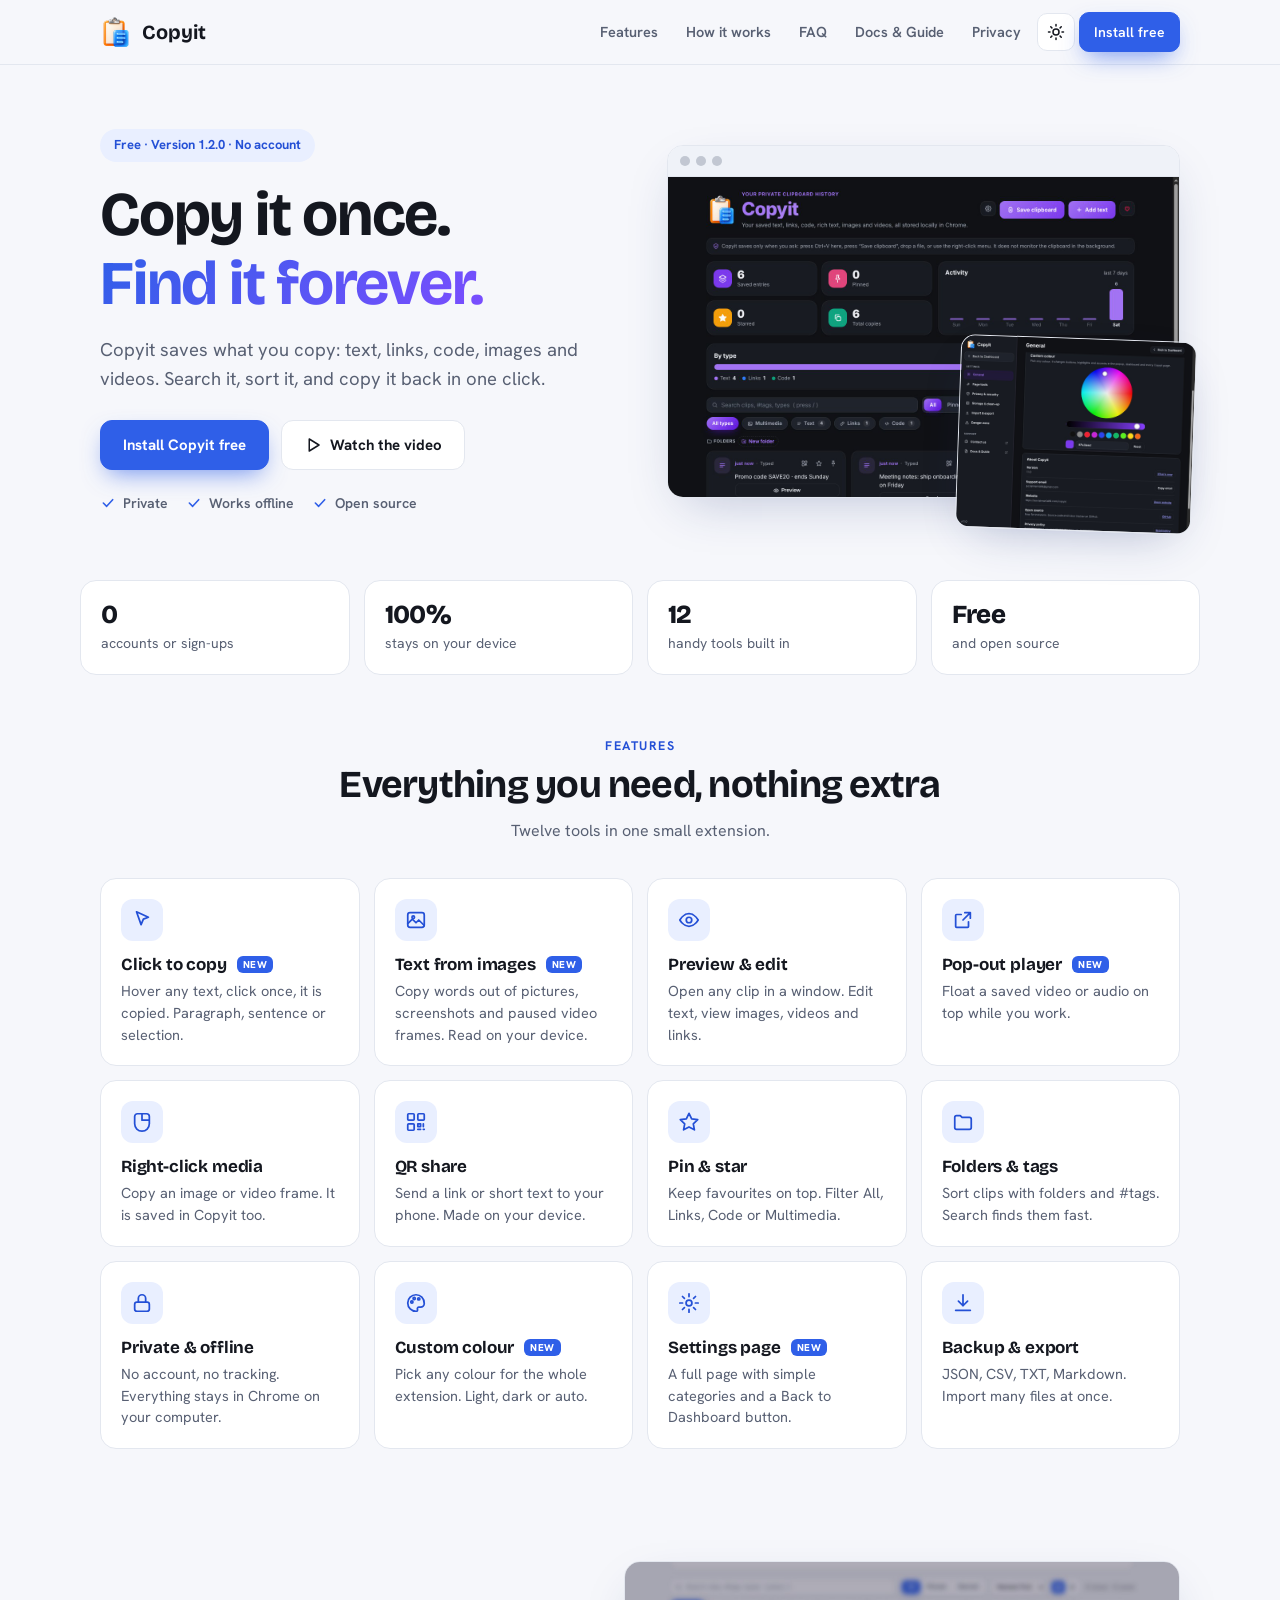
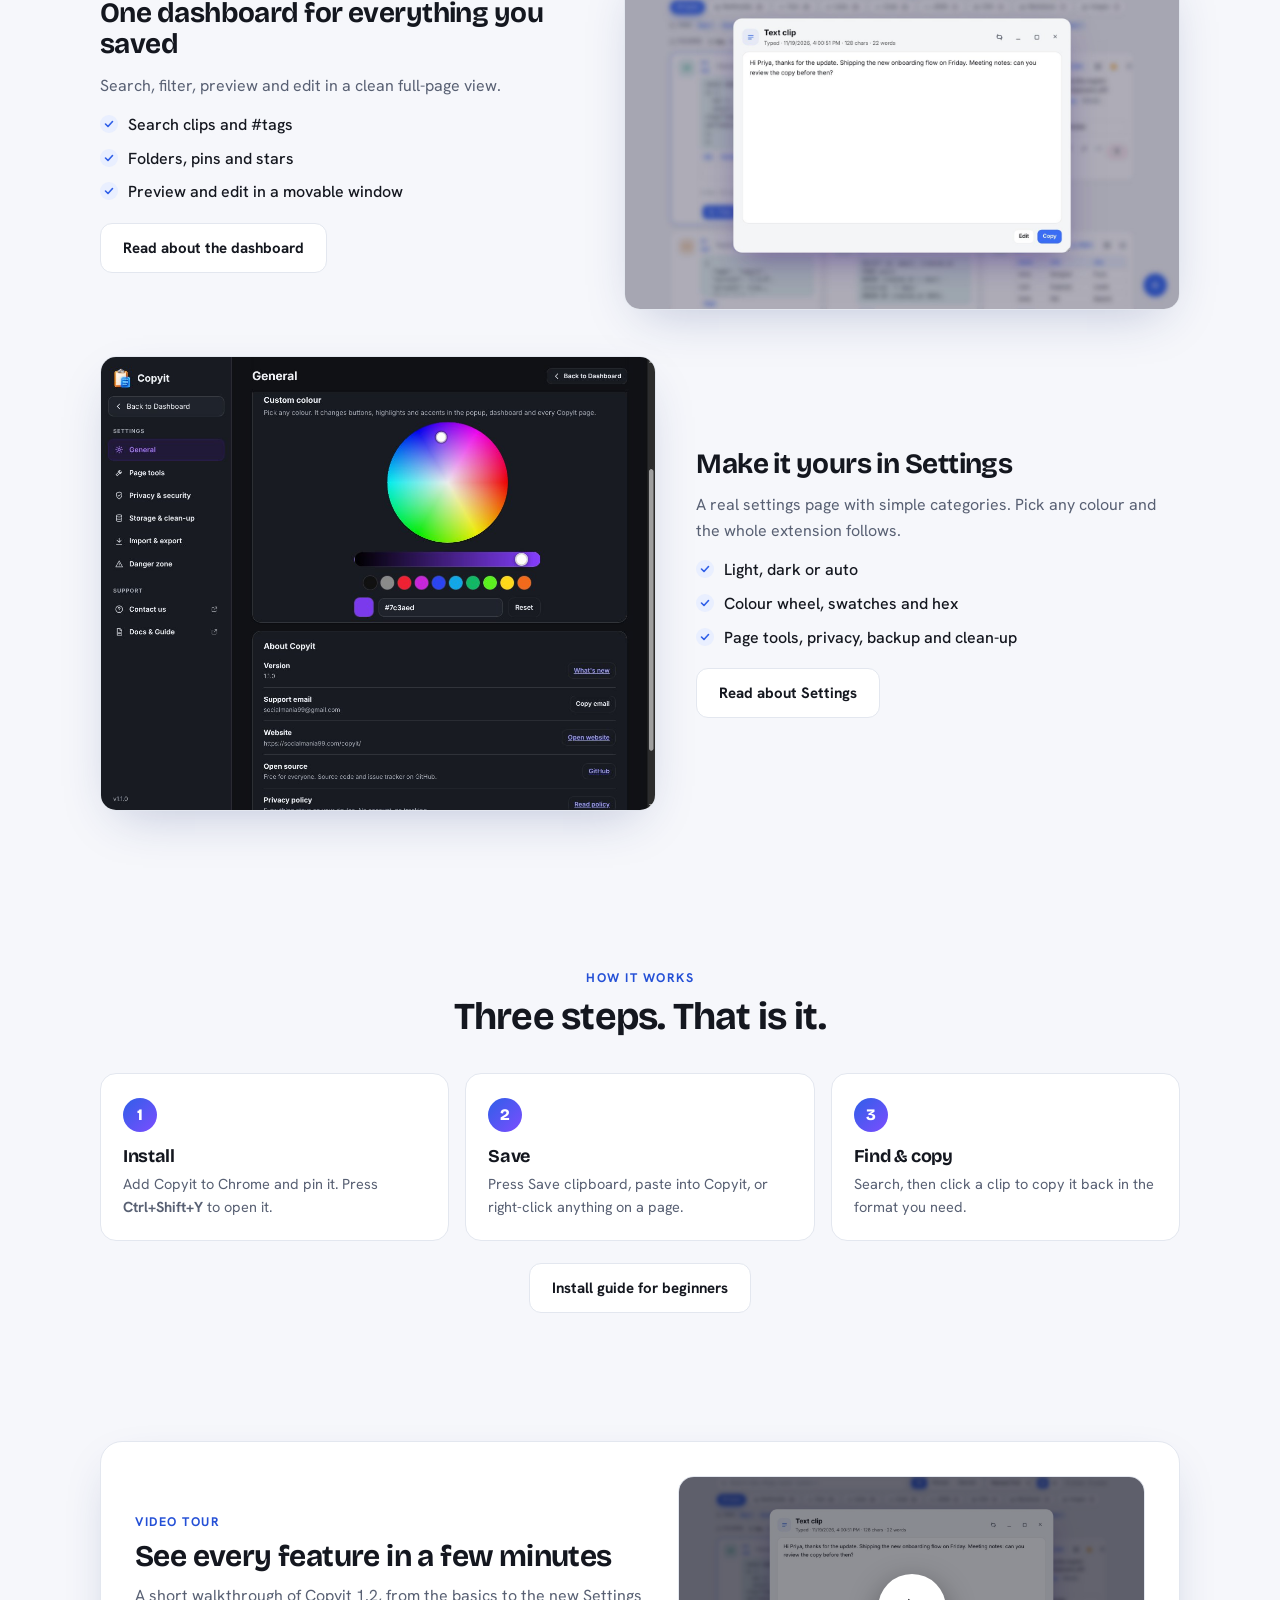
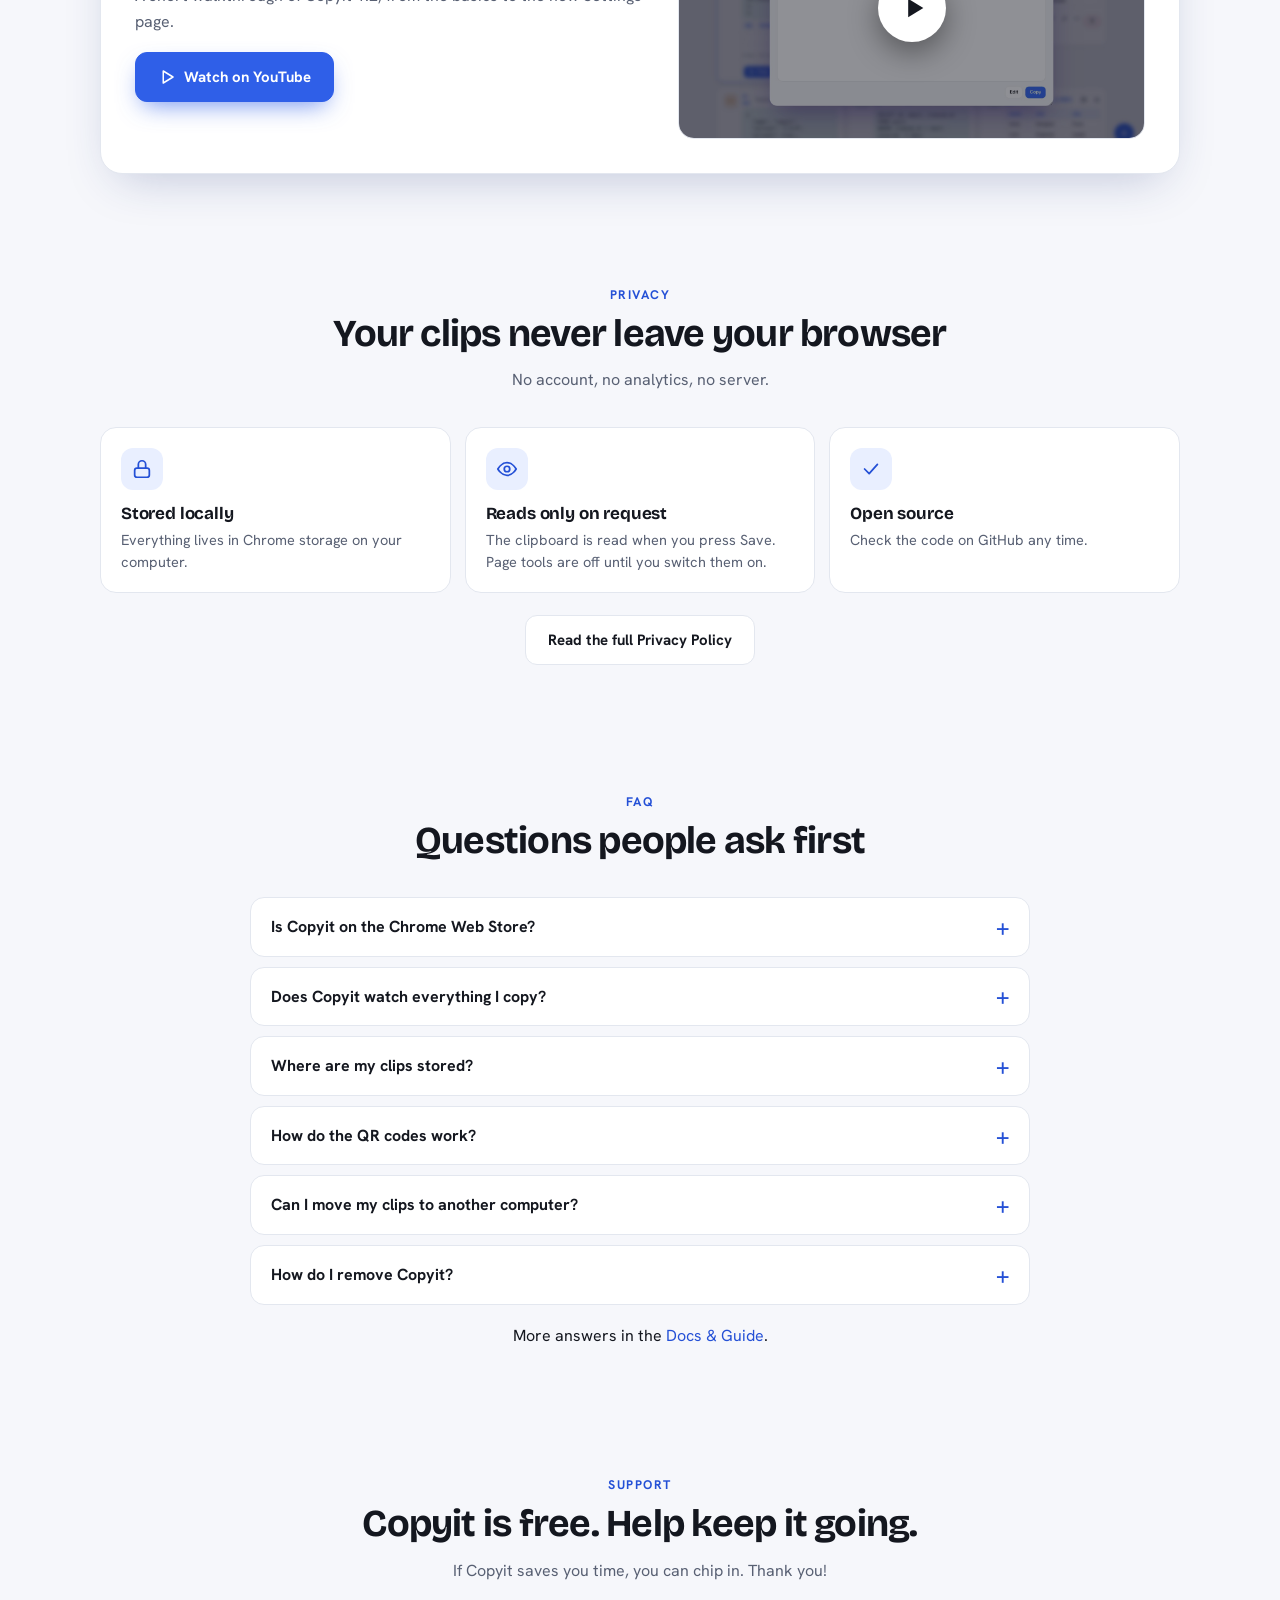
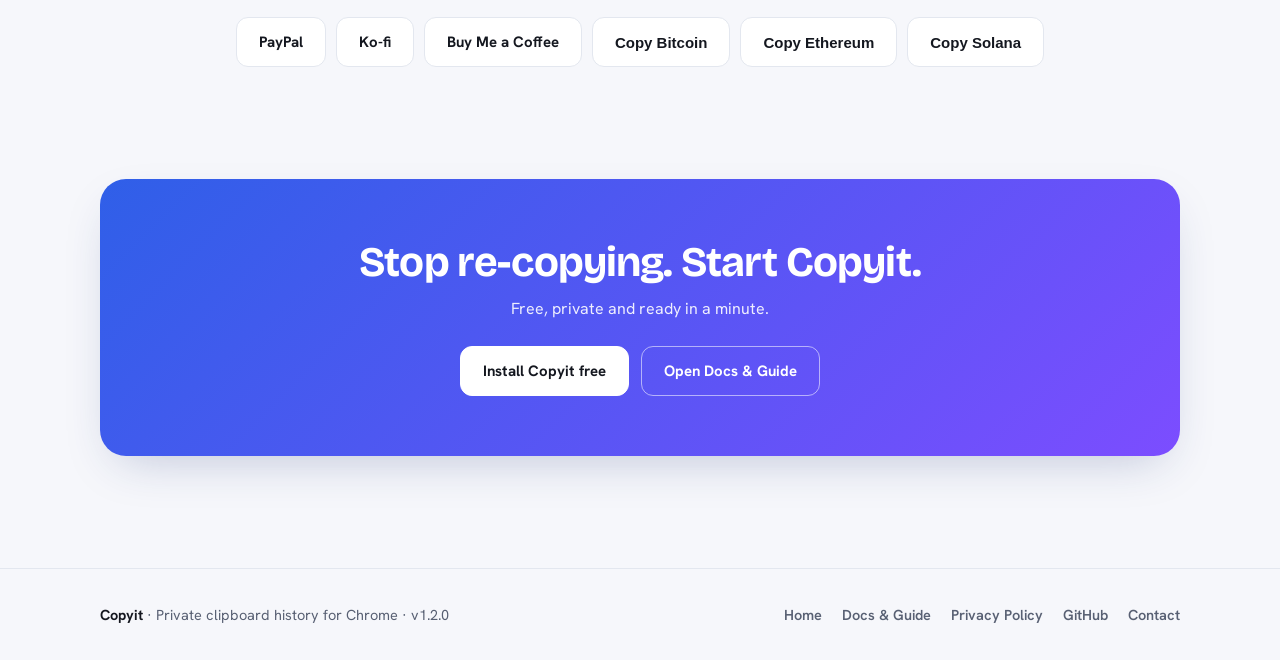
==== commit 64f13941: "Add files via upload" ====
--- a/docs/index.html
+++ b/docs/index.html
@@ -3,1301 +3,86 @@
 <head>
 <meta charset="utf-8">
 <meta name="viewport" content="width=device-width,initial-scale=1,viewport-fit=cover">
-<meta name="description" content="Copyit is a free, private clipboard history manager for Chrome. Save text, links, code and images, search them, and copy them back in any format. No account, no tracking.">
-<meta name="copyit-build" content="2026-11-15-v1.1.0">
-<meta name="theme-color" content="#f6f7f9" media="(prefers-color-scheme: light)">
-<meta name="theme-color" content="#0e1014" media="(prefers-color-scheme: dark)">
-<title>Copyit</title>
+<title>Copyit: free private clipboard history for Chrome</title>
+<meta name="description" content="Copyit is a free, private clipboard history manager for Chrome. Save text, links, code and images, search them, and copy them back. No account, no tracking.">
+<meta name="copyit-build" content="2026-11-21-v1.2.0">
+<meta name="theme-color" content="#f6f7fb" media="(prefers-color-scheme: light)">
+<meta name="theme-color" content="#0c0e13" media="(prefers-color-scheme: dark)">
 <link rel="icon" type="image/png" sizes="32x32" href="favicon-32.png">
 <link rel="icon" type="image/png" sizes="16x16" href="favicon-16.png">
 <link rel="apple-touch-icon" href="apple-touch-icon.png">
-<meta property="og:title" content="Copyit: your private clipboard history">
-<meta property="og:description" content="Free Chrome extension. Save what you copy, click any text to copy it, and copy text out of images and videos. No account.">
 <link rel="canonical" href="https://socialmania99.com/copyit/">
+<meta property="og:title" content="Copyit: free private clipboard history for Chrome">
+<meta property="og:description" content="Copyit is a free, private clipboard history manager for Chrome. Save text, links, code and images, search them, and copy them back. No account, no tracking.">
 <meta property="og:url" content="https://socialmania99.com/copyit/">
 <meta property="og:image" content="https://socialmania99.com/copyit/og-image.png">
 <meta name="twitter:card" content="summary_large_image">
-<meta name="claude:viewport-fit-sides" content="cover">
-<link rel="preconnect" href="https://fonts.googleapis.com">
-<link rel="preconnect" href="https://fonts.gstatic.com" crossorigin>
+<link rel="preconnect" href="https://fonts.googleapis.com"><link rel="preconnect" href="https://fonts.gstatic.com" crossorigin>
 <link rel="stylesheet" href="https://fonts.googleapis.com/css2?family=Bricolage+Grotesque:opsz,wght@12..96,500..800&family=Hanken+Grotesk:wght@400;500;600;700&family=JetBrains+Mono:wght@400;500&display=swap">
-<style>
-/* Layout: sticky nav, split hero (pitch + static popup mock), facts, feature groups, dashboard mock, how-it-works, share/QR, privacy table, beginner install guide, support, FAQ.
-   Identity: clean and still. One flat palette with a light/dark switch. Light motion only: demo popup, 3D cursor and click effects (off for reduced-motion and touch). */
-:root{
-  --display:"Bricolage Grotesque","Hanken Grotesk",system-ui,sans-serif;
-  --body:"Hanken Grotesk","Segoe UI",system-ui,-apple-system,sans-serif;
-  --mono:"JetBrains Mono",ui-monospace,Menlo,Consolas,monospace;
-  /* Light */
-  --bg:#f6f7f9; --surface:#ffffff; --ink:#15181e; --muted:#566070; --faint:#8a93a1; --line:#e1e5eb; --field:#f0f2f6;
-  --accent:#2450d6; --btn:#2f5fe8; --on:#ffffff; --grad:var(--btn);
-  --c1:#2f5fe8; --c2:#d6336c; --c3:#c77700; --c4:#0b8a6a; --c5:#7c4dff;
-  --danger:#d92d4f;
-  color-scheme:light;
-}
-@media (prefers-color-scheme:dark){
-  :root:not([data-theme="light"]){
-    --bg:#0e1014; --surface:#171a20; --ink:#eef0f4; --muted:#a2aab8; --faint:#6b7483; --line:#272c35; --field:#1e222a;
-    --accent:#8fa8ff; --btn:#3d6cf0; --on:#ffffff; --grad:var(--btn);
-    --c1:#8fa8ff; --c2:#ff7aa8; --c3:#f5b049; --c4:#3fcfa6; --c5:#b59cff; --danger:#ff6b86;
-    color-scheme:dark;
-  }
-}
-:root[data-theme="dark"]{
-  --bg:#0e1014; --surface:#171a20; --ink:#eef0f4; --muted:#a2aab8; --faint:#6b7483; --line:#272c35; --field:#1e222a;
-  --accent:#8fa8ff; --btn:#3d6cf0; --on:#ffffff; --grad:var(--btn);
-  --c1:#8fa8ff; --c2:#ff7aa8; --c3:#f5b049; --c4:#3fcfa6; --c5:#b59cff; --danger:#ff6b86;
-  color-scheme:dark;
-}
-*{box-sizing:border-box}
-html{scroll-padding-top:80px}
-body{margin:0;background:var(--bg);color:var(--ink);font:16px/1.6 var(--body);-webkit-font-smoothing:antialiased;overflow-x:hidden}
-body::before{content:"";position:fixed;inset:0 0 auto;height:env(safe-area-inset-top,0px);z-index:60;background:var(--bg)}
-h1,h2,h3,h4,p,ul,ol{margin:0}
-h1,h2,h3{font-family:var(--display);text-wrap:balance;letter-spacing:-.025em;line-height:1.08}
-p{color:var(--muted);text-wrap:pretty}
-a{color:var(--accent)}
-button{font:inherit;color:inherit;background:none;border:0;padding:0;cursor:pointer}
-:focus-visible{outline:3px solid var(--accent);outline-offset:3px;border-radius:8px}
-.in{max-width:1160px;margin-inline:auto;padding-left:max(16px,env(safe-area-inset-left,0px));padding-right:max(16px,env(safe-area-inset-right,0px))}
-.i{width:18px;height:18px;fill:none;stroke:currentColor;stroke-width:2;stroke-linecap:round;stroke-linejoin:round;flex:none}
-code,.mono{font-family:var(--mono)}
+<link rel="stylesheet" href="site.css">
+<script>try{var t=localStorage.getItem('copyitSiteTheme');if(t)document.documentElement.dataset.theme=t}catch(e){}</script>
+</head>
+<body><header class="top"><div class="wrap">
+<a class="brand" href="./"><img src="logo.png" alt="" width="32" height="32">Copyit</a>
+<nav class="nav" aria-label="Main">
+<a href="#features">Features</a><a href="#how">How it works</a><a href="#faq">FAQ</a>
+<a href="docs.html" class="keep">Docs &amp; Guide</a><a href="privacy.html" class="keep">Privacy</a>
+<button class="tbtn" id="themeBtn" type="button" aria-label="Switch light or dark"><svg viewBox="0 0 24 24"><circle cx="12" cy="12" r="4"/><path d="M12 2v2M12 20v2M2 12h2M20 12h2M5 5l1.5 1.5M17.5 17.5L19 19M5 19l1.5-1.5M17.5 6.5L19 5"/></svg></button>
+<a class="btn pri sm keep" href="https://github.com/Socialmania99/Copyit/releases/latest">Install free</a>
+</nav></div></header>
 
-/* buttons */
-.btn{display:inline-flex;align-items:center;justify-content:center;gap:8px;padding:12px 20px;border-radius:12px;font-weight:700;font-size:15px;text-decoration:none;white-space:nowrap;color:var(--ink);background:var(--surface);border:1px solid var(--line)}
-.btn:hover{border-color:var(--faint)}
-.btn.primary{color:var(--on);background:var(--grad);border-color:transparent}
-.btn.lg{padding:15px 26px;font-size:16px;border-radius:14px}
-.btn.sm{padding:8px 14px;font-size:14px;border-radius:10px}
+<main>
+<section class="hero"><div class="wrap">
+<div><span class="pill">Free &middot; Version 1.2.0 &middot; No account</span>
+<h1>Copy it once.<br><em>Find it forever.</em></h1>
+<p class="lede">Copyit saves what you copy: text, links, code, images and videos. Search it, sort it, and copy it back in one click.</p>
+<div class="cta"><a class="btn pri" href="https://github.com/Socialmania99/Copyit/releases/latest">Install Copyit free</a><a class="btn" href="https://youtu.be/6jOjqSzReSs"><svg viewBox="0 0 24 24"><path d="M7 4l13 8-13 8z"/></svg>Watch the video</a></div>
+<div class="chips"><span><svg viewBox="0 0 24 24"><path d="M5 12l5 5 9-10"/></svg>Private</span><span><svg viewBox="0 0 24 24"><path d="M5 12l5 5 9-10"/></svg>Works offline</span><span><svg viewBox="0 0 24 24"><path d="M5 12l5 5 9-10"/></svg>Open source</span></div></div>
+<div class="mock"><div class="frame"><div class="bar"><i></i><i></i><i></i></div><img src="shot-dashboard.jpg" width="1280" height="800" alt="The Copyit dashboard with saved clips"></div>
+<div class="float"><img src="shot-settings.jpg" width="1100" height="900" alt="The Copyit settings page with the colour picker"></div></div>
+</div></section>
+<div class="wrap facts"><div class="fact"><b>0</b><span>accounts or sign-ups</span></div><div class="fact"><b>100%</b><span>stays on your device</span></div><div class="fact"><b>12</b><span>handy tools built in</span></div><div class="fact"><b>Free</b><span>and open source</span></div></div>
 
-/* nav */
-.nav{position:sticky;top:env(safe-area-inset-top,0px);z-index:50;padding-block:10px;background:var(--bg);border-bottom:1px solid var(--line)}
-.nav .in{display:flex;align-items:center;gap:16px}
-.brand{display:flex;align-items:center;gap:10px;text-decoration:none;color:var(--ink);font-family:var(--display);font-weight:800;font-size:22px;letter-spacing:-.03em}
-.mark{width:32px;height:32px;display:block;object-fit:contain;filter:drop-shadow(0 2px 4px rgba(20,40,120,.25))}
-.nav-links{display:flex;gap:2px;margin-left:auto}
-.nav-links a{padding:8px 11px;border-radius:9px;text-decoration:none;font-size:14.5px;font-weight:500;color:var(--muted)}
-.nav-links a:hover{color:var(--ink);background:var(--field)}
-.nav-end{display:flex;align-items:center;gap:8px}
-.mode-btn{display:inline-grid;place-items:center;width:40px;height:40px;border-radius:11px;color:var(--ink);background:var(--surface);border:1px solid var(--line)}
-.mode-btn:hover{border-color:var(--faint)}
-.mode-btn .i{width:20px;height:20px}
-.mode-btn .sun{display:none}
-:root[data-theme="dark"] .mode-btn .sun{display:block}
-:root[data-theme="dark"] .mode-btn .moon{display:none}
-@media (prefers-color-scheme:dark){:root:not([data-theme="light"]) .mode-btn .sun{display:block}:root:not([data-theme="light"]) .mode-btn .moon{display:none}}
+<section id="features"><div class="wrap"><div class="sh"><span class="kick">Features</span><h2>Everything you need, nothing extra</h2><p>Twelve tools in one small extension.</p></div>
+<div class="grid"><div class="card"><i><svg viewBox="0 0 24 24"><path d="M6 3l13 6-5.5 2L11 17z"/></svg></i><h3>Click to copy <span class=new>NEW</span></h3><p>Hover any text, click once, it is copied. Paragraph, sentence or selection.</p></div><div class="card"><i><svg viewBox="0 0 24 24"><rect x="3" y="4" width="18" height="16" rx="2.5"/><path d="M3 16l5-5 4 4 3-3 6 6"/><circle cx="9" cy="9" r="1.4"/></svg></i><h3>Text from images <span class=new>NEW</span></h3><p>Copy words out of pictures, screenshots and paused video frames. Read on your device.</p></div><div class="card"><i><svg viewBox="0 0 24 24"><path d="M2 12s4-7 10-7 10 7 10 7-4 7-10 7S2 12 2 12z"/><circle cx="12" cy="12" r="3"/></svg></i><h3>Preview & edit</h3><p>Open any clip in a window. Edit text, view images, videos and links.</p></div><div class="card"><i><svg viewBox="0 0 24 24"><path d="M14 4h6v6M20 4l-8 8M18 14v5a1 1 0 0 1-1 1H5a1 1 0 0 1-1-1V7a1 1 0 0 1 1-1h5"/></svg></i><h3>Pop-out player <span class=new>NEW</span></h3><p>Float a saved video or audio on top while you work.</p></div><div class="card"><i><svg viewBox="0 0 24 24"><path d="M7 3h10a3 3 0 0 1 3 3v8a8 8 0 0 1-16 0V6a3 3 0 0 1 3-3zM12 3v7M12 10h8"/></svg></i><h3>Right-click media</h3><p>Copy an image or video frame. It is saved in Copyit too.</p></div><div class="card"><i><svg viewBox="0 0 24 24"><rect x="3" y="3" width="7" height="7" rx="1"/><rect x="14" y="3" width="7" height="7" rx="1"/><rect x="3" y="14" width="7" height="7" rx="1"/><path d="M14 14h3v3h-3zM20 14v3M14 20h3M20 20h1"/></svg></i><h3>QR share</h3><p>Send a link or short text to your phone. Made on your device.</p></div><div class="card"><i><svg viewBox="0 0 24 24"><path d="M12 2.5l2.9 6 6.6.9-4.8 4.6 1.2 6.5L12 17.4 6.1 20.5l1.2-6.5L2.5 9.4l6.6-.9z"/></svg></i><h3>Pin & star</h3><p>Keep favourites on top. Filter All, Links, Code or Multimedia.</p></div><div class="card"><i><svg viewBox="0 0 24 24"><path d="M3 7a2 2 0 0 1 2-2h4l2 2h8a2 2 0 0 1 2 2v9a2 2 0 0 1-2 2H5a2 2 0 0 1-2-2z"/></svg></i><h3>Folders & tags</h3><p>Sort clips with folders and #tags. Search finds them fast.</p></div><div class="card"><i><svg viewBox="0 0 24 24"><rect x="4" y="11" width="16" height="10" rx="2.5"/><path d="M8 11V7a4 4 0 0 1 8 0v4"/></svg></i><h3>Private & offline</h3><p>No account, no tracking. Everything stays in Chrome on your computer.</p></div><div class="card"><i><svg viewBox="0 0 24 24"><path d="M12 3a9 9 0 1 0 0 18c1.5 0 2-1 1.6-2-.5-1.2.2-2.5 1.6-2.5H17a4 4 0 0 0 4-4C21 6.5 17 3 12 3z"/><circle cx="7.5" cy="11" r="1.2"/><circle cx="10" cy="7" r="1.2"/><circle cx="15" cy="7.5" r="1.2"/></svg></i><h3>Custom colour <span class=new>NEW</span></h3><p>Pick any colour for the whole extension. Light, dark or auto.</p></div><div class="card"><i><svg viewBox="0 0 24 24"><circle cx="12" cy="12" r="3.2"/><path d="M12 2v3M12 19v3M2 12h3M19 12h3M4.9 4.9l2.1 2.1M17 17l2.1 2.1M4.9 19.1L7 17M17 7l2.1-2.1"/></svg></i><h3>Settings page <span class=new>NEW</span></h3><p>A full page with simple categories and a Back to Dashboard button.</p></div><div class="card"><i><svg viewBox="0 0 24 24"><path d="M12 3v12M7 10l5 5 5-5M4 20h16"/></svg></i><h3>Backup & export</h3><p>JSON, CSV, TXT, Markdown. Import many files at once.</p></div></div></div></section>
 
-/* hero */
-.hero{padding-block:60px 72px}
-.hero .in{display:grid;grid-template-columns:minmax(0,1.05fr) minmax(0,.95fr);gap:56px;align-items:center}
-.eyebrow{display:inline-flex;align-items:center;gap:8px;padding:6px 14px;border-radius:99px;background:var(--surface);border:1px solid var(--line);font-size:13.5px;font-weight:600;color:var(--ink)}
-.eyebrow .i{width:15px;height:15px;color:var(--accent)}
-h1.big{margin-top:20px;font-size:clamp(44px,7vw,88px);font-weight:800;line-height:.98;letter-spacing:-.045em}
-h1.big em{font-style:normal;color:var(--accent)}
-.lede{margin-top:22px;max-width:540px;font-size:clamp(17px,1.5vw,20px);line-height:1.55}
-.cta{display:flex;flex-wrap:wrap;gap:12px;margin-top:28px}
-.trust{display:flex;flex-wrap:wrap;gap:8px 18px;margin-top:24px;font-size:14px;font-weight:500;color:var(--muted)}
-.trust span{display:inline-flex;align-items:center;gap:7px}
-.trust .i{width:16px;height:16px;color:var(--accent);stroke-width:2.6}
+<section><div class="wrap">
+<div class="split"><div class="txt"><h3>One dashboard for everything you saved</h3><p>Search, filter, preview and edit in a clean full-page view.</p><ul><li>Search clips and #tags</li><li>Folders, pins and stars</li><li>Preview and edit in a movable window</li></ul><a class="btn" href="docs.html#dash">Read about the dashboard</a></div>
+<div class="frame"><img src="shot-preview.jpg" width="1500" height="938" loading="lazy" alt="Copyit preview window over the dashboard"></div></div>
+<div class="split rev"><div class="txt"><h3>Make it yours in Settings</h3><p>A real settings page with simple categories. Pick any colour and the whole extension follows.</p><ul><li>Light, dark or auto</li><li>Colour wheel, swatches and hex</li><li>Page tools, privacy, backup and clean-up</li></ul><a class="btn" href="docs.html#settings">Read about Settings</a></div>
+<div class="frame"><img src="shot-settings.jpg" width="1100" height="900" loading="lazy" alt="Copyit settings page"></div></div>
+</div></section>
 
-/* popup mock */
-.stage{justify-self:center;width:100%;max-width:420px}
-.browser{border-radius:18px;background:var(--surface);border:1px solid var(--line);overflow:hidden}
-.bar{display:flex;align-items:center;gap:7px;padding:11px 14px;border-bottom:1px solid var(--line)}
-.dot{width:10px;height:10px;border-radius:50%;background:var(--faint);opacity:.5}
-.url{flex:1;margin-left:8px;padding:5px 12px;border-radius:99px;background:var(--field);font:12px var(--mono);color:var(--muted);white-space:nowrap;overflow:hidden;text-overflow:ellipsis}
-.pp{padding:14px 14px 16px;background:var(--bg)}
-.pp-top{display:flex;align-items:center;gap:10px;margin-bottom:10px}
-.pp-top .mark{width:30px;height:30px}
-.pp-top h4{font:800 17px/1.1 var(--display);letter-spacing:-.02em}
-.pp-top p{font-size:11.5px}
-.pp-top .grow{flex:1}
-.search{display:flex;align-items:center;gap:8px;padding:0 11px;height:36px;border-radius:10px;background:var(--surface);border:1px solid var(--line);font-size:13px;color:var(--faint)}
-.search .i{width:15px;height:15px}
-.chips{display:flex;flex-wrap:wrap;gap:6px;margin:10px 0}
-.chip{display:inline-flex;align-items:center;gap:5px;padding:4px 10px;border-radius:99px;font-size:12px;font-weight:700;color:var(--muted);background:var(--surface);border:1px solid var(--line)}
-.chip.on{color:var(--on);background:var(--grad);border-color:transparent}
-.ent{display:grid;grid-template-columns:34px minmax(0,1fr);gap:0 10px;margin-top:8px;padding:10px;border-radius:13px;background:var(--surface);border:1px solid var(--line)}
-.tile{display:grid;place-items:center;width:34px;height:34px;border-radius:10px;color:var(--t);background:color-mix(in srgb,var(--t) 14%,var(--surface))}
-.tile .i{width:17px;height:17px}
-.t1{--t:var(--c1)}.t2{--t:var(--c2)}.t3{--t:var(--c3)}.t4{--t:var(--c4)}.t5{--t:var(--c5)}
-.meta{display:flex;align-items:center;gap:6px;font-size:11px;color:var(--muted)}
-.meta b{color:var(--ink);font-weight:700}
-.meta .sp{flex:1}
-.body{margin-top:4px;font-size:13px;line-height:1.45;color:var(--ink);overflow-wrap:anywhere}
-.body.code{font:12px/1.45 var(--mono);padding:6px 8px;border-radius:8px;background:var(--field)}
-.foot{display:flex;align-items:center;gap:6px;margin-top:7px}
-.foot small{font-size:10.5px;color:var(--faint);flex:1}
-.mini{display:inline-flex;align-items:center;gap:5px;padding:4px 10px;border-radius:8px;font-size:12px;font-weight:700;color:var(--on);background:var(--grad)}
-.mini.ghost{color:var(--ink);background:var(--field)}
-.mini .i{width:13px;height:13px}
-.demo-note{margin-top:12px;text-align:center;font-size:12.5px;color:var(--faint)}
+<section id="how"><div class="wrap"><div class="sh"><span class="kick">How it works</span><h2>Three steps. That is it.</h2></div>
+<div class="steps"><div class="step"><h3>Install</h3><p>Add Copyit to Chrome and pin it. Press <b>Ctrl+Shift+Y</b> to open it.</p></div>
+<div class="step"><h3>Save</h3><p>Press Save clipboard, paste into Copyit, or right-click anything on a page.</p></div>
+<div class="step"><h3>Find &amp; copy</h3><p>Search, then click a clip to copy it back in the format you need.</p></div></div>
+<p style="text-align:center;margin-top:22px"><a class="btn" href="docs.html#start">Install guide for beginners</a></p></div></section>
 
-/* sections */
-.sec{padding-block:80px}
-.head{max-width:720px;margin-bottom:40px}
-.kick{display:inline-block;margin-bottom:12px;font:500 12.5px var(--mono);letter-spacing:.06em;text-transform:uppercase;color:var(--accent)}
-.head h2{font-size:clamp(32px,4.4vw,54px);font-weight:800}
-.head p{margin-top:14px;font-size:18px;max-width:620px}
-.facts{padding-block:0 12px}
-.facts .row{display:grid;grid-template-columns:repeat(4,minmax(0,1fr));border-radius:18px;background:var(--surface);border:1px solid var(--line)}
-.fact{padding:24px 22px;border-left:1px solid var(--line)}
-.fact:first-child{border-left:0}
-.fact b{display:block;font:800 clamp(30px,3.6vw,44px)/1 var(--display);letter-spacing:-.04em;color:var(--accent);font-variant-numeric:tabular-nums}
-.fact span{display:block;margin-top:8px;font-size:14px;color:var(--muted)}
+<section><div class="wrap"><div class="band"><div><span class="kick">Video tour</span><h2>See every feature in a few minutes</h2><p>A short walkthrough of Copyit 1.2, from the basics to the new Settings page.</p><a class="btn pri" href="https://youtu.be/6jOjqSzReSs"><svg viewBox="0 0 24 24"><path d="M7 4l13 8-13 8z"/></svg>Watch on YouTube</a></div>
+<a class="vid" href="https://youtu.be/6jOjqSzReSs" aria-label="Watch the Copyit video on YouTube"><span><b><svg viewBox="0 0 24 24"><path d="M7 4l13 8-13 8z"/></svg></b></span></a></div></div></section>
 
-/* feature groups */
-.fgrid{display:grid;grid-template-columns:repeat(3,minmax(0,1fr));gap:16px}
-.fcard{display:flex;flex-direction:column;gap:10px;padding:24px;border-radius:18px;background:var(--surface);border:1px solid var(--line)}
-.fcard .tile{width:42px;height:42px;border-radius:12px}
-.fcard .tile .i{width:21px;height:21px}
-.fcard h3{font-size:21px;font-weight:700;letter-spacing:-.02em}
-.fcard p{font-size:15px;line-height:1.55}
-.fcard ul{list-style:none;padding:0;display:grid;gap:6px;margin-top:2px}
-.fcard li{display:flex;gap:9px;font-size:14.5px;color:var(--muted)}
-.fcard li::before{content:"";flex:none;width:6px;height:6px;margin-top:9px;border-radius:50%;background:var(--accent)}
-.fcard li b{color:var(--ink);font-weight:600}
-kbd{display:inline-block;padding:1px 7px;border-radius:6px;background:var(--field);border:1px solid var(--line);font:500 12.5px var(--mono);color:var(--ink)}
+<section id="privacy"><div class="wrap"><div class="sh"><span class="kick">Privacy</span><h2>Your clips never leave your browser</h2><p>No account, no analytics, no server.</p></div>
+<div class="priv"><div class="card"><i><svg viewBox="0 0 24 24"><rect x="4" y="11" width="16" height="10" rx="2.5"/><path d="M8 11V7a4 4 0 0 1 8 0v4"/></svg></i><h3>Stored locally</h3><p>Everything lives in Chrome storage on your computer.</p></div><div class="card"><i><svg viewBox="0 0 24 24"><path d="M2 12s4-7 10-7 10 7 10 7-4 7-10 7S2 12 2 12z"/><circle cx="12" cy="12" r="3"/></svg></i><h3>Reads only on request</h3><p>The clipboard is read when you press Save. Page tools are off until you switch them on.</p></div><div class="card"><i><svg viewBox="0 0 24 24"><path d="M5 12l5 5 9-10"/></svg></i><h3>Open source</h3><p>Check the code on GitHub any time.</p></div></div>
+<p style="text-align:center;margin-top:22px"><a class="btn" href="privacy.html">Read the full Privacy Policy</a></p></div></section>
 
-/* dashboard mock */
-.dash{border-radius:22px;padding:24px;background:var(--surface);border:1px solid var(--line)}
-.dash-top{display:flex;align-items:center;justify-content:space-between;gap:12px;flex-wrap:wrap;margin-bottom:18px}
-.dash-top h3{font-size:26px;font-weight:800}
-.dash-top small{font:500 12px var(--mono);color:var(--muted)}
-.dash-grid{display:grid;grid-template-columns:minmax(0,1.1fr) minmax(0,1fr);gap:14px}
-.stats{display:grid;grid-template-columns:1fr 1fr;gap:12px}
-.stat{display:flex;align-items:center;gap:12px;padding:16px;border-radius:14px;background:var(--bg);border:1px solid var(--line)}
-.bubble{display:grid;place-items:center;width:42px;height:42px;border-radius:12px;color:#fff;background:var(--t)}
-.stat b{display:block;font:800 28px/1 var(--display);letter-spacing:-.03em;font-variant-numeric:tabular-nums}
-.stat span{font-size:13px;color:var(--muted)}
-.chart{padding:16px;border-radius:14px;background:var(--bg);border:1px solid var(--line)}
-.chart h4{display:flex;justify-content:space-between;align-items:baseline;font:700 15px var(--body)}
-.chart h4 span{font-size:12px;font-weight:400;color:var(--muted)}
-.bars{display:grid;gap:9px;margin-top:12px}
-.br{display:grid;grid-template-columns:64px minmax(0,1fr) 26px;gap:9px;align-items:center;font-size:12.5px;color:var(--muted)}
-.br i{display:block;height:10px;border-radius:99px;background:var(--field);overflow:hidden}
-.br i s{display:block;height:100%;width:var(--w);border-radius:99px;background:var(--t);text-decoration:none}
-.br b{color:var(--ink);text-align:right;font-variant-numeric:tabular-nums}
-.pills{display:flex;flex-wrap:wrap;gap:8px;margin-top:14px}
-.pill{display:inline-flex;align-items:center;gap:7px;padding:7px 13px;border-radius:99px;background:var(--bg);border:1px solid var(--line);font-size:13.5px;font-weight:500;color:var(--muted)}
-.pill .i{width:15px;height:15px;color:var(--accent)}
+<section id="faq"><div class="wrap"><div class="sh"><span class="kick">FAQ</span><h2>Questions people ask first</h2></div><div class="faq"><details><summary>Is Copyit on the Chrome Web Store?</summary><p>Not yet. For now you install it with Developer mode (3 short steps above). Once it is in the store, installing will be one click.</p></details><details><summary>Does Copyit watch everything I copy?</summary><p>No. It reads the clipboard only when you press Save clipboard or save something yourself. It does not run in the background.</p></details><details><summary>Where are my clips stored?</summary><p>In Chrome storage on your computer. Nothing is sent anywhere. QR codes are made on your device too.</p></details><details><summary>How do the QR codes work?</summary><p>Press the QR button on a short clip. For a link, your phone opens the page. For text, the code holds the text itself (up to 5 KB, longer text is split into numbered codes).</p></details><details><summary>Can I move my clips to another computer?</summary><p>Yes. Export a JSON backup in Settings, install Copyit on the other computer, then import the file. Images and videos come along.</p></details><details><summary>How do I remove Copyit?</summary><p>Open chrome://extensions and press Remove. This also deletes your saved clips, so export a backup first.</p></details></div>
+<p style="text-align:center;margin-top:18px">More answers in the <a href="docs.html#trouble">Docs &amp; Guide</a>.</p></div></section>
 
+<section id="support"><div class="wrap"><div class="sh"><span class="kick">Support</span><h2>Copyit is free. Help keep it going.</h2><p>If Copyit saves you time, you can chip in. Thank you!</p></div>
+<div class="sup"><a class="btn" href="https://www.paypal.me/Adityak3">PayPal</a><a class="btn" href="https://ko-fi.com/socialmania99">Ko-fi</a><a class="btn" href="https://www.buymeacoffee.com/Socialmania99">Buy Me a Coffee</a>
+<button class="btn" type="button" data-copy="bc1pewuprnfcjuazmhrtuqsv2t7gxj2xxd5zxjrxtrhfaxu34q3jlsxq2nehtt"><span>Copy Bitcoin</span></button><button class="btn" type="button" data-copy="0xAccdd7DBb0a79E49115B3a8efDad817e8E5AECd9"><span>Copy Ethereum</span></button><button class="btn" type="button" data-copy="H8NsgqfJH53YjwVmcPuMeAJ4qxHnuaRVb7rDnAo24z5J"><span>Copy Solana</span></button></div></div></section>
 
-/* how */
-.steps{display:grid;grid-template-columns:repeat(3,minmax(0,1fr));gap:16px}
-.step{padding:24px;border-radius:18px;background:var(--surface);border:1px solid var(--line);display:flex;flex-direction:column;gap:10px}
-.step h3{font-size:22px;font-weight:700}
-.step p{font-size:15px}
-.step .tile{width:40px;height:40px}
-
-/* share */
-.split{display:grid;grid-template-columns:minmax(0,1fr) minmax(0,1fr);gap:40px;align-items:center}
-.qr-card{max-width:360px;margin-inline:auto;width:100%;padding:24px;border-radius:24px;text-align:center;background:var(--surface);border:1px solid var(--line)}
-.qr-card .pill2{display:inline-block;padding:5px 14px;border-radius:99px;font:700 11px var(--body);letter-spacing:.12em;text-transform:uppercase;color:var(--on);background:var(--grad)}
-.qr-box{margin:16px auto;width:210px;height:210px;padding:14px;border-radius:20px;background:#fff;border:1px solid var(--line)}
-.qr-box svg{display:block;width:100%;height:100%}
-.qr-card h3{font-size:22px}
-.qr-card p{font-size:14px;margin-top:4px}
-.code-chip{display:inline-flex;align-items:center;gap:8px;margin-top:14px;padding:8px 14px;border-radius:10px;background:var(--field);font:500 14px var(--mono);color:var(--ink)}
-.checks{list-style:none;padding:0;display:grid;gap:14px;margin-top:22px}
-.checks li{display:flex;gap:12px;color:var(--muted)}
-.checks li .i{margin-top:3px;color:var(--accent);stroke-width:2.8}
-.checks li b{color:var(--ink)}
-
-/* privacy */
-.priv{display:grid;grid-template-columns:minmax(0,.85fr) minmax(0,1.15fr);gap:40px;align-items:start}
-.priv h2{font-size:clamp(32px,4.4vw,54px);font-weight:800}
-.priv>div>p{margin-top:14px;font-size:18px}
-.ptable{border-radius:18px;background:var(--surface);border:1px solid var(--line);overflow:hidden}
-.prow{display:grid;grid-template-columns:150px minmax(0,1fr);gap:16px;padding:16px 20px;border-top:1px solid var(--line)}
-.prow:first-child{border-top:0}
-.prow code{align-self:start;font:500 13px var(--mono);color:var(--accent);word-break:break-word}
-.prow span{font-size:15px;color:var(--muted)}
-.prow span b{color:var(--ink)}
-
-/* privacy policy */
-.policy{margin-top:40px;padding:clamp(22px,4vw,44px);border-radius:22px;background:var(--surface);border:1px solid var(--line)}
-.policy h3{font-size:clamp(26px,3.2vw,36px);font-weight:800}
-.policy .upd{margin-top:6px;font-size:14px;color:var(--faint)}
-.policy .sum{margin-top:18px;padding:14px 18px;border-radius:12px;background:var(--field);border:1px solid var(--line);font-weight:600;color:var(--ink)}
-.policy h4{margin-top:26px;font:700 18px var(--display);letter-spacing:-.01em;color:var(--ink)}
-.policy p{margin-top:8px;font-size:16px}
-.policy ul{margin:8px 0 0;padding-left:22px;display:grid;gap:6px;color:var(--muted)}
-.policy li code,.policy p code{font-size:13px;color:var(--accent)}
-.policy a{font-weight:600}
-
-/* install */
-.guide{display:grid;gap:18px}
-.gnote{display:flex;gap:12px;padding:16px 18px;border-radius:14px;background:var(--surface);border:1px solid var(--line)}
-.gnote .i{margin-top:2px;color:var(--accent);stroke-width:2.6}
-.gnote p{font-size:15px}.gnote b{color:var(--ink)}
-.gsteps{list-style:none;padding:0;display:grid;gap:14px;counter-reset:n}
-.gstep{display:grid;grid-template-columns:44px minmax(0,1fr);gap:16px;padding:22px;border-radius:18px;background:var(--surface);border:1px solid var(--line);counter-increment:n}
-.gstep::before{content:counter(n);display:grid;place-items:center;width:44px;height:44px;border-radius:12px;font:800 20px var(--display);color:var(--on);background:var(--grad)}
-.gstep h3{font-size:21px;font-weight:700;letter-spacing:-.02em}
-.gstep p{margin-top:6px;font-size:15.5px}
-.gstep p b{color:var(--ink)}
-.gstep .cta{margin-top:14px}
-.os{display:grid;grid-template-columns:repeat(3,minmax(0,1fr));gap:10px;margin-top:12px}
-.os div{padding:12px 14px;border-radius:12px;background:var(--bg);border:1px solid var(--line);font-size:14px;color:var(--muted)}
-.os strong{display:block;margin-bottom:2px;color:var(--ink);font-size:14px}
-.os em{font-style:normal;color:var(--ink);font-weight:700}
-.cmd{display:inline-flex;align-items:center;gap:8px;max-width:100%;margin-top:10px;padding:6px 6px 6px 12px;border-radius:10px;background:var(--field);border:1px solid var(--line);font:500 13.5px var(--mono);color:var(--ink)}
-.cmd button{display:inline-flex;align-items:center;gap:5px;padding:5px 10px;border-radius:7px;font:700 12px var(--body);color:var(--on);background:var(--grad)}
-.cmd button .i{width:13px;height:13px}
-.look-for{margin-top:12px;padding:12px 14px;border-radius:12px;background:var(--bg);border:1px dashed var(--faint);font-size:14.5px;color:var(--muted)}
-.look-for b{color:var(--ink)}
-.tbl{border-radius:16px;background:var(--surface);border:1px solid var(--line);overflow:hidden}
-.trow{display:grid;grid-template-columns:minmax(0,.9fr) minmax(0,1.4fr);gap:16px;padding:16px 20px;border-top:1px solid var(--line)}
-.trow:first-child{border-top:0}
-.trow b{color:var(--ink);font-size:15px}
-.trow span{font-size:15px;color:var(--muted)}
-h3.sub{margin:22px 0 4px;font-size:26px;font-weight:800}
-
-/* support */
-.support{display:grid;grid-template-columns:repeat(5,minmax(0,1fr));gap:12px}
-.sup{display:flex;flex-direction:column;gap:6px;min-width:0;padding:18px;border-radius:16px;text-align:left;text-decoration:none;color:var(--ink);background:var(--surface);border:1px solid var(--line)}
-.sup:hover{border-color:var(--faint)}
-.sup .gl{display:grid;place-items:center;width:38px;height:38px;border-radius:11px;font:800 18px var(--display);color:#fff;background:var(--g)}
-.sup b{font-size:16px}
-.sup small{font:400 12px var(--mono);color:var(--muted);overflow-wrap:anywhere}
-.sup .act{display:inline-flex;align-items:center;gap:6px;margin-top:auto;padding-top:6px;font-size:13px;font-weight:700;color:var(--accent)}
-.sup .act .i{width:14px;height:14px}
-
-/* faq */
-.faq{max-width:820px;display:grid;gap:10px}
-details{border-radius:14px;background:var(--surface);border:1px solid var(--line);overflow:hidden}
-summary{display:flex;align-items:center;justify-content:space-between;gap:16px;padding:18px 22px;cursor:pointer;list-style:none;font:700 17px var(--body);color:var(--ink)}
-summary::-webkit-details-marker{display:none}
-summary .i{color:var(--accent)}
-details[open] summary .i{transform:rotate(45deg)}
-details p{padding:0 22px 20px;font-size:16px}
-
-/* final + footer */
-.final{padding-block:10px 80px}
-.final .box{padding:clamp(30px,6vw,64px);border-radius:26px;color:var(--on);background:var(--grad)}
-.final h2{max-width:700px;font-size:clamp(34px,5vw,60px);font-weight:800;color:inherit}
-.final p{margin-top:16px;max-width:520px;font-size:18px;color:inherit;opacity:.9}
-.final .cta .btn{background:var(--surface);color:var(--ink);border-color:transparent}
-footer{border-top:1px solid var(--line);padding-block:30px 40px}
-footer .in{display:flex;flex-wrap:wrap;gap:18px 40px;align-items:center;justify-content:space-between}
-footer nav{display:flex;flex-wrap:wrap;gap:6px 20px}
-footer a{font-size:14.5px;color:var(--muted);text-decoration:none}footer a:hover{color:var(--ink)}
-footer small{display:block;margin-top:6px;font-size:13px;color:var(--faint)}
-
-.toast{position:fixed;left:50%;bottom:calc(24px + env(safe-area-inset-bottom,0px));transform:translateX(-50%);z-index:80;padding:10px 18px;border-radius:12px;font-size:14px;font-weight:600;color:var(--on);background:var(--btn)}
-.toast[hidden]{display:none}
-
-@media(max-width:1020px){
-  .support{grid-template-columns:repeat(3,minmax(0,1fr))}
-  .fgrid{grid-template-columns:repeat(2,minmax(0,1fr))}
-}
-@media(max-width:900px){
-  .hero .in,.priv,.split,.dash-grid,.steps{grid-template-columns:minmax(0,1fr)}
-  .hero .in{gap:40px}
-  .nav-links{display:none}.nav-end{margin-left:auto}
-}
-@media(max-width:700px){
-  .sec{padding-block:56px}
-  .fgrid{grid-template-columns:minmax(0,1fr)}
-  .support{grid-template-columns:repeat(2,minmax(0,1fr))}
-  .facts .row{grid-template-columns:1fr 1fr}
-  .fact:nth-child(3){border-left:0}.fact:nth-child(n+3){border-top:1px solid var(--line)}
-  .prow,.trow{grid-template-columns:minmax(0,1fr);gap:4px}
-  .os{grid-template-columns:minmax(0,1fr)}
-  .gstep{grid-template-columns:minmax(0,1fr);gap:12px}
-  .dash{padding:14px}.nav .btn.sm{display:none}
-}
-@media(max-width:420px){.stats{grid-template-columns:minmax(0,1fr)}.support{grid-template-columns:minmax(0,1fr)}}
-/* Responsive polish */
-html{-webkit-text-size-adjust:100%;scroll-padding-top:72px}
-section[id]{scroll-margin-top:72px}
-h1.big{text-wrap:balance}
-h1.big em{display:block}
-.menu-btn{display:none}
-.menu-btn .m2{display:none}
-.nl-install{display:none}
-@media(min-width:1600px){.in{max-width:1280px}}
-@media(min-width:901px){h1.big{font-size:clamp(48px,4.7vw,68px)}.hero .cta .btn.lg{padding:14px 20px;font-size:15.5px}}
-@media(max-width:900px){
-  .menu-btn{display:inline-grid}
-  .nav-end{gap:8px}
-  .nav-links{display:none;position:absolute;left:0;right:0;top:100%;flex-direction:column;gap:2px;margin:0;padding:10px 16px 16px;background:var(--bg);border-bottom:1px solid var(--line);box-shadow:0 18px 30px rgba(0,0,0,.14);max-height:calc(100vh - 64px);overflow-y:auto}
-  .nav-links.open{display:flex}
-  .nav-links a{padding:13px 12px;font-size:16px;color:var(--ink)}
-  .nav-links .nl-install{display:flex;justify-content:center;margin-top:8px;color:var(--on);background:var(--btn);font-weight:700}
-  .nav-links .nl-install:hover{color:var(--on);background:var(--btn)}
-  .cmd button{min-height:36px;padding-inline:12px}
-  footer nav{gap:0 16px}footer nav a{padding:10px 2px}
-  .menu-btn[aria-expanded="true"] .m1{display:none}
-  .menu-btn[aria-expanded="true"] .m2{display:inline}
-}
-@media(max-width:700px){
-  .hero{padding-block:36px 52px}
-  .hero .cta .btn{flex:1 1 100%}
-  .trust{gap:8px 16px}
-  .vchap{flex-wrap:nowrap;justify-content:flex-start;overflow-x:auto;scroll-snap-type:x proximity;padding:2px 2px 8px;margin-inline:-16px;padding-inline:16px;-webkit-overflow-scrolling:touch}
-  .vchap a{flex:none;padding:10px 14px;scroll-snap-align:start}
-  .video{border-radius:12px}
-  .vid-note,.gnote a{line-height:1.9}
-}
-@media(max-width:380px){
-  h1.big{font-size:40px}
-  .fact b{font-size:30px}
-}
-@media(hover:none){.vchap a:hover{border-color:var(--line);color:var(--ink)}}
-/* Interactive hero demo */
-.hero{position:relative;isolation:isolate}
-.hero>.in{position:relative;z-index:1}
-.hero::before{content:"";position:absolute;inset:0;z-index:0;pointer-events:none;opacity:0;transition:opacity .4s;background:radial-gradient(460px circle at var(--mx,70%) var(--my,30%),color-mix(in srgb,var(--accent) 15%,transparent),transparent 62%)}
-.hero.spot::before{opacity:1}
-.browser{transform-style:preserve-3d;will-change:transform;box-shadow:0 24px 60px -24px rgba(20,24,40,.35)}
-.pp{position:relative}
-.srow{display:flex;gap:8px;align-items:center}
-.srow .search{flex:1;min-width:0;cursor:text}
-.search input{flex:1;min-width:0;height:100%;border:0;outline:0;background:transparent;color:var(--ink);font:inherit;font-size:13px}
-.search input::placeholder{color:var(--faint)}
-.search:focus-within{border-color:var(--accent);box-shadow:0 0 0 3px color-mix(in srgb,var(--accent) 18%,transparent)}
-.search input::-webkit-search-cancel-button{display:none}
-button.mini,button.chip,button.ibtn,.pp button{font-family:inherit;cursor:pointer}
-button.mini{border:0;min-height:36px;padding:0 12px;transition:transform .15s,filter .15s}
-.ent button.mini{min-height:30px;padding:0 11px}
-button.mini:hover,button.chip:hover{filter:brightness(1.06)}
-button.mini:active,button.chip:active{transform:scale(.94)}
-button.chip{transition:background .2s,color .2s,transform .15s}
-button.chip:not(.on):hover{border-color:var(--accent);color:var(--ink)}
-.ibtn{display:grid;place-items:center;width:34px;height:34px;border-radius:10px;border:1px solid var(--line);background:var(--surface);color:var(--muted)}
-.ibtn:hover,.ibtn[aria-expanded="true"]{color:var(--danger);border-color:var(--danger)}
-.ibtn.on{color:var(--danger)}
-.pp-list{max-height:380px;overflow-y:auto;overscroll-behavior:contain;margin-inline:-4px;padding:0 4px 2px;scrollbar-width:thin}
-.pp-list .ent:first-child{margin-top:0}
-.ent{transition:border-color .2s,box-shadow .2s}
-.ent:hover{border-color:color-mix(in srgb,var(--accent) 45%,var(--line));box-shadow:0 6px 18px -10px rgba(36,80,214,.4)}
-.ent.new{animation:entIn .45s cubic-bezier(.2,.8,.2,1)}
-@keyframes entIn{from{opacity:0;transform:translateY(-10px) scale(.97)}to{opacity:1;transform:none}}
-.star{display:inline-grid;place-items:center;width:26px;height:26px;margin:-4px -4px -4px 0;border-radius:8px;border:0;background:transparent;color:var(--faint)}
-.star:hover{color:var(--c3);background:var(--field)}
-.star.on{color:var(--c3)}.star.on .i{fill:currentColor}
-.meta .x{font-weight:700;color:var(--accent)}
-.foot{flex-wrap:wrap}
-.foot small{min-width:70px}
-.blurred{filter:blur(5px);user-select:none;transition:filter .25s}
-.thumb{margin-top:6px;height:84px;border-radius:9px;background:linear-gradient(135deg,var(--c1),var(--c2) 55%,var(--c3));position:relative;overflow:hidden}
-.thumb::after{content:"";position:absolute;inset:14px 16px;border-radius:7px;background:rgba(255,255,255,.28);box-shadow:0 0 0 1px rgba(255,255,255,.4) inset}
-.pv{grid-column:1/-1;margin-top:9px;padding:10px;border-radius:10px;background:var(--field);border:1px solid var(--line);display:flex;gap:10px;align-items:center;animation:entIn .3s ease}
-.pv i{flex:none;width:40px;height:40px;border-radius:9px;background:linear-gradient(135deg,var(--c4),var(--c1));display:block}
-.pv b{display:block;font-size:12.5px}.pv span{font-size:11.5px;color:var(--muted);line-height:1.35;display:block}
-.pp-empty{padding:26px 10px;text-align:center;font-size:13px;color:var(--muted)}
-.pp-pop{position:absolute;z-index:5;right:12px;top:52px;width:min(250px,calc(100% - 24px));padding:12px;border-radius:12px;background:var(--surface);border:1px solid var(--line);box-shadow:0 18px 40px -12px rgba(0,0,0,.35);font-size:12.5px;color:var(--ink);animation:entIn .25s ease}
-.pp-pop[hidden]{display:none}
-.pp-pop h5{font:800 13px var(--display);margin:0 0 4px}.pp-pop p{margin:0;color:var(--muted);line-height:1.45}
-.pp-pop .menu{display:grid;gap:2px;margin-top:2px}
-.pp-pop .menu button{text-align:left;padding:8px 10px;border-radius:8px;border:0;background:transparent;color:var(--ink);font-size:13px;font-weight:600}
-.pp-pop .menu button:hover{background:var(--field)}
-.qr{display:block;width:132px;height:132px;margin:8px auto 4px;padding:8px;border-radius:10px;background:#fff}
-.pp-toast{position:absolute;left:50%;bottom:10px;transform:translate(-50%,16px);opacity:0;pointer-events:none;padding:7px 14px;border-radius:99px;background:var(--ink);color:var(--bg);font-size:12.5px;font-weight:700;white-space:nowrap;transition:opacity .2s,transform .2s;z-index:6}
-.pp-toast.show{opacity:1;transform:translate(-50%,0)}
-
-/* 3D cursor + click effects */
-/* Cursor: native PNG cursor is the base, so it always shows. The 3D overlay below adds tilt on top. */
-*{cursor:url([data-uri]) 3 2,auto;cursor:-webkit-image-set(url([data-uri]) 1x,url([data-uri]) 2x) 3 2,auto}
-a,button,summary,label,select,[role="tab"],[data-copy],.btn{cursor:url([data-uri]) 3 2,pointer;cursor:-webkit-image-set(url([data-uri]) 1x,url([data-uri]) 2x) 3 2,pointer}
-input,textarea{cursor:text}
-html.has-cur,html.has-cur *{cursor:none!important}
-html.has-cur input,html.has-cur textarea{cursor:text!important}
-.fx-layer,.cur-arrow{position:fixed;left:0;top:0;pointer-events:none}
-.cur-arrow{z-index:9999;width:25px;height:25px;margin:-2px 0 0 -2px;opacity:0;background:url([data-uri]) center/contain no-repeat;transform-origin:6% 5%;will-change:transform;filter:drop-shadow(0 7px 8px rgba(40,56,120,.38)) drop-shadow(0 1px 1px rgba(40,56,120,.3));transition:opacity .2s,filter .2s}
-.cur-on .cur-arrow{opacity:1}
-.cur-hover .cur-arrow{background-image:url([data-uri]);margin:-2px 0 0 -9px;transform-origin:36% 4%;filter:drop-shadow(0 10px 12px rgba(36,80,214,.5)) drop-shadow(0 1px 1px rgba(40,56,120,.3))}
-.cur-text .cur-arrow,.cur-away .cur-arrow{opacity:0}
-.trail{position:fixed;left:0;top:0;z-index:9996;pointer-events:none}
-.site-glow{position:fixed;inset:0;z-index:9990;pointer-events:none;background:radial-gradient(360px circle at var(--gx,-500px) var(--gy,-500px),color-mix(in srgb,var(--accent) 9%,transparent),transparent 65%)}
-.tilt{position:relative;transform-style:preserve-3d;will-change:transform}
-.tilt::after{content:"";position:absolute;inset:0;border-radius:inherit;pointer-events:none;opacity:0;transition:opacity .25s;background:radial-gradient(260px circle at var(--tx,50%) var(--ty,0%),color-mix(in srgb,var(--accent) 16%,transparent),transparent 62%)}
-.tilt.hot::after{opacity:1}
-.mag-back{transition:translate .35s cubic-bezier(.2,.8,.2,1)!important}
-@media(prefers-reduced-motion:reduce){.site-glow,.trail{display:none}}
-.fx-layer{inset:0;width:auto;height:auto;z-index:9997;overflow:hidden}
-.fx{position:absolute;left:0;top:0;pointer-events:none;will-change:transform,opacity}
-@media(prefers-reduced-motion:reduce){.ent.new,.pp-pop,.pv{animation:none}}
-@media(max-width:700px){button.chip{min-height:36px;padding-inline:13px}.ent button.mini{min-height:36px}.star{width:34px;height:34px;margin:-6px -6px -6px 0}.ibtn{width:38px;height:38px}.pp-list{max-height:340px}.srow .mini{min-height:36px}.pp-pop{right:8px}}
-/* Video walkthrough */
-.video{position:relative;aspect-ratio:16/9;max-width:960px;margin:0 auto;border-radius:18px;overflow:hidden;border:1px solid var(--line);background:#000;box-shadow:0 20px 50px rgba(0,0,0,.18)}
-.video iframe{position:absolute;inset:0;width:100%;height:100%;border:0}
-.vchap{display:flex;flex-wrap:wrap;justify-content:center;gap:8px;max-width:960px;margin:16px auto 0}
-.vchap a{padding:6px 12px;border-radius:99px;border:1px solid var(--line);background:var(--surface);color:var(--ink);font-size:13.5px;font-weight:600;text-decoration:none}
-.vchap a:hover{border-color:var(--accent);color:var(--accent)}
-.vid-note{text-align:center;color:var(--muted);font-size:14.5px;margin:14px 0 0}
-
-/* ===== v1.1.0 page tools demo ===== */
-.ptbar{position:relative;margin:0 0 10px;z-index:8}
-.ptbtn{display:flex;align-items:center;gap:8px;width:100%;padding:9px 12px;border:1px solid var(--line);border-radius:12px;background:var(--surface);color:var(--ink);font:600 13px/1.1 inherit;font-family:inherit;cursor:pointer;text-align:left}
-.ptbtn svg.i{width:16px;height:16px}
-.ptbtn .ptl{flex:1}
-.ptbtn .pts{padding:3px 9px;border-radius:99px;background:var(--field);color:var(--muted);font-size:11.5px}
-.ptbtn .pts.on{background:var(--btn);color:#fff}
-.ptbtn .car{width:14px;height:14px;transition:transform .2s}
-.ptbtn[aria-expanded=true] .car{transform:rotate(180deg)}
-.ptpop{position:absolute;left:0;right:0;top:calc(100% + 6px);padding:10px 12px 8px;border-radius:14px;background:#fff;color:#1b1d27;border:1px solid #e3e6ee;box-shadow:0 18px 40px -8px rgba(10,14,40,.45)}
-.ptpop[hidden]{display:none}
-.ptpanel{padding:14px 16px 10px;border-radius:16px;background:#fff;color:#1b1d27;border:1px solid #e3e6ee;box-shadow:0 14px 34px -14px rgba(10,14,40,.25)}
-.ptpop small,.ptpanel small{color:#6b7390}
-.pt-row{display:flex;align-items:center;justify-content:space-between;gap:12px;padding:6px 0}
-.pt-row b{display:block;font-size:14px;font-weight:700}
-.pt-row small{display:block;margin-top:2px;font-size:11.5px;line-height:1.35}
-.pt-opts{margin:2px 0 4px 2px}
-.pt-opts.off{opacity:.42;pointer-events:none}
-.opt{display:flex;align-items:center;gap:11px;width:100%;padding:7px 8px;border:0;border-radius:9px;background:transparent;color:#1b1d27;font:500 14px/1.2 inherit;font-family:inherit;text-align:left;cursor:pointer}
-.opt:hover{background:#f3f5fb}
-.opt.sm{font-size:12.5px;color:#6b7390;margin-top:2px}
-.bx{flex:none;width:20px;height:20px;border-radius:6px;border:1.8px solid #b9bfd0;display:grid;place-items:center;background:#fff;transition:background .15s,border-color .15s}
-.bx svg{width:13px;height:13px;stroke:#fff;fill:none;stroke-width:3.2;stroke-linecap:round;stroke-linejoin:round;opacity:0;transform:scale(.6);transition:all .15s}
-.opt[aria-checked=true] .bx{background:#2f5fe8;border-color:#2f5fe8}
-.opt[aria-checked=true] .bx svg{opacity:1;transform:none}
-.unit{display:flex;gap:4px;padding:3px;border-radius:11px;background:#eef0f6}
-.unit button{flex:1;padding:7px 6px;border:0;border-radius:8px;background:transparent;color:#5a6178;font:600 12.5px/1 inherit;font-family:inherit;cursor:pointer}
-.unit button[aria-checked=true]{background:#2f5fe8;color:#fff}
-.mini-row{display:flex;align-items:center;gap:8px;margin-top:9px;font-size:12.5px;color:#5a6178;cursor:pointer}
-.mini-row input{accent-color:#2f5fe8}
-.pt-opts{margin:4px 0 6px}
-.pt-sep{margin:6px 0;border-top:1px solid #e8ebf2}
-.sw{appearance:none;-webkit-appearance:none;flex:none;width:44px;height:26px;border-radius:99px;background:#ccd1de;position:relative;cursor:pointer;transition:background .2s;border:0}
-.sw::after{content:"";position:absolute;left:3px;top:3px;width:20px;height:20px;border-radius:50%;background:#fff;box-shadow:0 1px 3px rgba(0,0,0,.3);transition:transform .2s}
-.sw:checked{background:#2f5fe8}.sw:checked::after{transform:translateX(18px)}
-.sw:focus-visible{outline:3px solid rgba(47,95,232,.4);outline-offset:2px}
-#pp .ptbar{margin-top:2px}
-.try{display:grid;grid-template-columns:330px 1fr;gap:22px;align-items:start}
-.try-win{border-radius:16px;overflow:hidden;background:#fff;color:#1b1d27;box-shadow:0 24px 50px -22px rgba(20,24,40,.45),0 0 0 1px var(--line);position:relative}
-.try-win .tbar{height:42px;background:#eef0f5;display:flex;align-items:center;gap:7px;padding:0 14px;border-bottom:1px solid #dde1ea}
-.try-win .tbar i{width:10px;height:10px;border-radius:50%;background:#c4cad8}
-.try-win .tbar span{flex:1;margin-left:10px;height:26px;border-radius:13px;background:#fff;border:1px solid #d8deec;display:flex;align-items:center;padding:0 12px;font:500 12.5px "JetBrains Mono",monospace;color:#5a6178}
-.try-pg{padding:20px 26px 26px;font:17px/1.6 Georgia,serif}
-.try-pg .meta{font:700 11.5px "Hanken Grotesk",sans-serif;color:#6b7390;letter-spacing:.09em;text-transform:uppercase}
-.try-pg h3{font:700 24px/1.2 "Bricolage Grotesque","Hanken Grotesk",sans-serif;margin:4px 0 12px;color:#14161d}
-.try-pg p{margin:0 0 16px;padding:3px 6px;margin-left:-6px;margin-right:-6px;border-radius:8px;border:2px dashed transparent}
-.t-click.u-paragraph .try-pg p.cp:hover{border-color:#2f5fe8;background:rgba(47,95,232,.06);cursor:pointer}
-.t-click.u-sentence .snt:hover{outline:2px dashed #2f5fe8;outline-offset:1px;background:rgba(47,95,232,.12);border-radius:4px;cursor:pointer}
-.try-pg .row{display:flex;gap:12px;align-items:center;flex-wrap:wrap;font:15px "Hanken Grotesk",sans-serif;margin-bottom:14px}
-.try-pg .row a{color:#2250d8}
-.try-pg .row button{height:32px;border:1px solid #c9cfdd;border-radius:8px;background:#f4f6fb;padding:0 12px;font:600 13px "Hanken Grotesk",sans-serif;color:#1b1d27;cursor:pointer}
-.mediabox{position:relative;display:inline-block;max-width:100%;line-height:0;margin-top:2px}
-.mediabox img{width:100%;max-width:440px;border-radius:10px;border:1px solid #dde1ea;display:block}
-.mediabox .mo{position:absolute;inset:0;border:2px dashed #2f5fe8;border-radius:10px;display:none;pointer-events:none}
-.mchip{position:absolute;right:10px;top:10px;display:none;align-items:center;gap:6px;height:30px;padding:0 12px 0 9px;border:0;border-radius:99px;background:#2f5fe8;color:#fff;font:600 12.5px "Hanken Grotesk",sans-serif;box-shadow:0 4px 14px rgba(20,30,80,.35);cursor:pointer}
-.mchip svg{width:15px;height:15px;stroke:#fff;fill:none;stroke-width:2.2;stroke-linecap:round;stroke-linejoin:round}
-.t-img .mediabox:hover .mchip,.t-img .mediabox:hover .mo,.t-img .mediabox.busy .mchip,.t-img .mediabox:focus-within .mchip{display:inline-flex}
-.t-img .mediabox:hover .mo{display:block}
-@media (hover:none){.t-img .mediabox .mchip{display:inline-flex}}
-.try-res{margin-top:12px;padding:10px 12px;border-radius:10px;background:#f4f6fb;border:1px solid #e1e5ee;font:14px/1.5 "Hanken Grotesk",sans-serif;color:#2a2d3a;white-space:pre-line;display:none}
-.try-res b{display:block;font:700 11px "Hanken Grotesk",sans-serif;letter-spacing:.09em;text-transform:uppercase;color:#6b7390;margin-bottom:4px}
-.try-res.on{display:block}
-.try-toast{position:absolute;left:50%;bottom:16px;transform:translateX(-50%) translateY(8px);display:flex;align-items:center;gap:9px;max-width:calc(100% - 24px);padding:10px 16px 10px 11px;border-radius:99px;background:#12131c;color:#fff;font:500 14px/1.2 "Hanken Grotesk",sans-serif;opacity:0;pointer-events:none;transition:opacity .2s,transform .2s;box-shadow:0 10px 30px rgba(0,0,0,.35);z-index:5}
-.try-toast.on{opacity:1;transform:translateX(-50%)}
-.try-toast .d{flex:none;width:19px;height:19px;border-radius:50%;background:#2f5fe8;display:grid;place-items:center}
-.try-toast .d svg{width:11px;height:11px;stroke:#fff;fill:none;stroke-width:3.2;stroke-linecap:round;stroke-linejoin:round}
-.try-toast small{color:#aab1c8;margin-left:6px}
-.try-toast.warn .d{background:#e11d48}
-.try-hint{display:flex;align-items:center;gap:8px;margin:0 0 14px;padding:9px 13px;border-radius:10px;background:#fff7e0;border:1px solid #f3dfa1;font:600 13px "Hanken Grotesk",sans-serif;color:#6b4b00}
-.t-click .try-hint.h1,.t-img .try-hint.h1{display:none}
-.try-ring{position:absolute;width:34px;height:34px;margin:-17px 0 0 -17px;border-radius:50%;border:2px solid #2f5fe8;pointer-events:none;opacity:0;z-index:4}
-.try-ring.go{animation:tryring .5s ease-out}
-@keyframes tryring{from{opacity:.9;transform:scale(.3)}to{opacity:0;transform:scale(1.5)}}
-@media (prefers-reduced-motion:reduce){.try-ring.go{animation:none}}
-.try-side .note{margin:12px 2px 0;font-size:13.5px;color:var(--muted);line-height:1.5}
-@media (max-width:900px){.try{grid-template-columns:1fr}}
-
-/* ===== v1.1.0 minimal popup demo ===== */
-.chiprow{display:flex;align-items:flex-start;gap:6px;margin:10px 0}
-.chiprow .chips{flex:1;min-width:0;margin:0;flex-wrap:nowrap;overflow-x:auto;scrollbar-width:none}
-.chiprow .chips::-webkit-scrollbar{display:none}
-.chiprow .chip{flex:none}
-.chiprow.open .chips{flex-wrap:wrap;overflow:visible}
-.ibtn.sm{width:28px;height:28px;flex:none}
-.chiprow .ibtn.sm .i{width:15px;height:15px;transition:transform .2s}
-.chiprow.open .ibtn.sm .i{transform:rotate(180deg)}
-.ppinfo{position:relative;display:grid;place-items:center;width:28px;height:28px;flex:none;border-radius:50%;color:var(--muted);cursor:help;outline:0}
-.ppinfo .i{width:18px;height:18px}.ppinfo:hover,.ppinfo:focus{color:var(--accent)}
-.ppinfo .tip{position:absolute;right:-32px;top:calc(100% + 6px);width:230px;padding:9px 11px;border-radius:11px;background:var(--surface);border:1px solid var(--line);box-shadow:0 14px 30px -10px rgba(10,14,40,.4);font-size:12px;line-height:1.5;color:var(--ink);opacity:0;visibility:hidden;transition:.15s;z-index:9;pointer-events:none;text-align:left;font-weight:500}
-.ppinfo:hover .tip,.ppinfo:focus .tip{opacity:1;visibility:visible}
-.pp-bot{position:relative;display:flex;align-items:center;gap:8px;margin:10px -14px -16px;padding:8px 12px;border-top:1px solid var(--line);background:var(--surface);z-index:10}
-.pp-bot .ptbar{margin:0}
-.pp-bot .ptbtn{width:auto;border:0;background:none;padding:6px 9px;gap:6px;color:var(--btn)}
-.pp-bot .ptpop{top:auto;bottom:calc(100% + 12px);left:-4px;right:auto;width:340px;max-width:calc(100vw - 40px)}
-.pp-bot .cnt{flex:1;text-align:center;font-size:11.5px;color:var(--muted)}
-.pp-bot .bi{display:flex;gap:2px;align-items:center}
-.pp-bot .ibtn{width:30px;height:30px;border:0;background:none}
-.pp-bot .ibtn:hover{color:var(--accent);background:var(--field);border-color:transparent}
-.cw{position:relative}
-.cmenu{position:absolute;right:-40px;bottom:calc(100% + 16px);width:272px;padding:6px;border-radius:14px;background:var(--surface);border:1px solid var(--line);box-shadow:0 18px 40px -8px rgba(10,14,40,.45);z-index:12}
-.cmenu[hidden]{display:none}
-.cmenu button,.cmenu a.ci{white-space:nowrap;font-size:12.5px!important;display:flex;align-items:center;gap:10px;width:100%;padding:9px 10px;border:0;border-radius:10px;background:none;color:var(--ink);font:600 13px/1.1 inherit;font-family:inherit;text-align:left;text-decoration:none;cursor:pointer}
-.cmenu button:hover,.cmenu a.ci:hover{background:var(--field)}
-.cmenu span{flex:1}.cmenu .i{flex:none;color:var(--muted)}
-.cmenu .cs{height:1px;margin:4px 6px;background:var(--line)}
-.ent .ib{display:inline-grid;place-items:center;width:26px;height:26px;border:0;border-radius:8px;background:transparent;color:var(--muted);cursor:pointer}
-.ent .ib .i{width:15px;height:15px}.ent .ib:hover{color:var(--accent);background:var(--field)}
-.ent .ib.on{color:var(--btn)}.ent .ib.dng:hover{color:var(--danger)}
-.ent .foot{gap:0}.ent .foot .sp{flex:1}.ent .foot button.mini{margin-left:4px}
-.pp-list{max-height:330px}
-</style>
-</head>
-<body>
-
-<svg width="0" height="0" style="position:absolute" aria-hidden="true">
-  <symbol id="logo" viewBox="0 0 40 40"><rect width="40" height="40" rx="11" fill="var(--btn)" style="fill:var(--btn)"/><rect x="11" y="9" width="18" height="22" rx="4" fill="none" stroke="#fff" stroke-width="2" style="stroke:var(--on)"/><path d="M15 18h10M15 22h10M15 26h6" stroke="#fff" stroke-width="2" stroke-linecap="round" style="stroke:var(--on)"/></symbol>
-  <symbol id="search" viewBox="0 0 24 24"><circle cx="11" cy="11" r="7"/><path d="M20 20l-3.5-3.5"/></symbol>
-  <symbol id="copy" viewBox="0 0 24 24"><rect x="9" y="9" width="11" height="11" rx="2.5"/><path d="M5 15V6a2 2 0 012-2h9"/></symbol>
-  <symbol id="check" viewBox="0 0 24 24"><path d="M5 12.5l4.5 4.5L19 7.5"/></symbol>
-  <symbol id="plus" viewBox="0 0 24 24"><path d="M12 5v14M5 12h14"/></symbol>
-  <symbol id="text" viewBox="0 0 24 24"><path d="M5 6h14M12 6v13M9 19h6"/></symbol>
-  <symbol id="link" viewBox="0 0 24 24"><path d="M10 14a4 4 0 005.7 0l3-3a4 4 0 00-5.7-5.7l-1 1"/><path d="M14 10a4 4 0 00-5.7 0l-3 3a4 4 0 005.7 5.7l1-1"/></symbol>
-  <symbol id="code" viewBox="0 0 24 24"><path d="M8 8l-4 4 4 4M16 8l4 4-4 4M13.5 6l-3 12"/></symbol>
-  <symbol id="image" viewBox="0 0 24 24"><rect x="3" y="4" width="18" height="16" rx="3"/><circle cx="9" cy="10" r="1.8"/><path d="M21 16l-5-5-8 8"/></symbol>
-  <symbol id="folder" viewBox="0 0 24 24"><path d="M3 7a2 2 0 012-2h4l2 2h8a2 2 0 012 2v8a2 2 0 01-2 2H5a2 2 0 01-2-2z"/></symbol>
-  <symbol id="tag" viewBox="0 0 24 24"><path d="M3 12V4h8l10 10-8 8z"/><circle cx="7.5" cy="8.5" r="1.3"/></symbol>
-  <symbol id="lock" viewBox="0 0 24 24"><rect x="5" y="11" width="14" height="9" rx="2.5"/><path d="M8 11V8a4 4 0 018 0v3"/></symbol>
-  <symbol id="star" viewBox="0 0 24 24"><path d="M12 3.5l2.6 5.4 5.9.8-4.3 4.1 1 5.9L12 16.9l-5.2 2.8 1-5.9L3.5 9.7l5.9-.8z"/></symbol>
-  <symbol id="qr" viewBox="0 0 24 24"><rect x="4" y="4" width="6" height="6" rx="1"/><rect x="14" y="4" width="6" height="6" rx="1"/><rect x="4" y="14" width="6" height="6" rx="1"/><path d="M14 14h2v2h-2zM18 14h2v2h-2zM14 18h2v2h-2zM18 18h2v2h-2z"/></symbol>
-  <symbol id="down" viewBox="0 0 24 24"><path d="M12 4v12M7 11l5 5 5-5M5 20h14"/></symbol>
-  <symbol id="moon" viewBox="0 0 24 24"><path d="M20 14.5A8 8 0 019.500 4 8 8 0 1020 14.500z"/></symbol>
-  <symbol id="sun" viewBox="0 0 24 24"><circle cx="12" cy="12" r="4"/><path d="M12 2.500v2M12 19.500v2M2.500 12h2M19.500 12h2M5.300 5.300l1.400 1.400M17.300 17.300l1.400 1.400M5.300 18.700l1.400-1.400M17.300 6.700l1.400-1.400"/></symbol>
-  <symbol id="up" viewBox="0 0 24 24"><path d="M12 16V4M7 9l5-5 5 5M5 20h14"/></symbol>
-  <symbol id="eye" viewBox="0 0 24 24"><path d="M2 12s3.5-7 10-7 10 7 10 7-3.5 7-10 7S2 12 2 12z"/><circle cx="12" cy="12" r="3"/></symbol>
-  <symbol id="zap" viewBox="0 0 24 24"><path d="M13 3L5 13.5h6L10 21l8-10.5h-6z"/></symbol>
-  <symbol id="shield" viewBox="0 0 24 24"><path d="M12 3l8 3v6c0 4.5-3.2 8-8 9-4.8-1-8-4.5-8-9V6z"/><path d="M9 12l2.2 2.2L15.5 10"/></symbol>
-  <symbol id="heart" viewBox="0 0 24 24"><path d="M12 20s-7.5-4.6-9-9.3A5 5 0 0112 6.5a5 5 0 019 4.2C19.500 15.400 12 20 12 20z"/></symbol>
-  <symbol id="ext" viewBox="0 0 24 24"><path d="M14 4h6v6M20 4l-9 9M18 14v4a2 2 0 01-2 2H6a2 2 0 01-2-2V8a2 2 0 012-2h4"/></symbol>
-  <symbol id="info" viewBox="0 0 24 24"><circle cx="12" cy="12" r="9"/><path d="M12 11v5M12 8v.01"/></symbol>
-  <symbol id="warn" viewBox="0 0 24 24"><path d="M12 4l9 16H3z"/><path d="M12 10v4M12 17.3v.1"/></symbol>
-  <symbol id="vid" viewBox="0 0 24 24"><rect x="3" y="5" width="18" height="14" rx="3"/><path d="M10 9.5v5l4.5-2.5z"/></symbol>
-  <symbol id="box" viewBox="0 0 24 24"><path d="M3.5 7.5L12 3l8.500 4.500v9L12 21l-8.500-4.500z"/><path d="M3.5 7.5L12 12l8.500-4.500M12 12v9"/></symbol>
-</svg>
-
-<header class="nav">
-  <div class="in">
-    <a class="brand" href="#top" aria-label="Copyit home"><img class="mark" src="logo.png" alt="" width="32" height="32" decoding="async">Copyit</a>
-    <nav class="nav-links" id="navLinks" aria-label="Sections">
-      <a href="#try">Try 1.1</a><a href="#watch">Watch</a><a href="#features">Features</a><a href="#dashboard">Dashboard</a><a href="#share">QR share</a><a href="docs.html">Docs</a><a href="#privacy">Privacy</a><a href="#install">Install guide</a><a href="#faq">FAQ</a><a href="#install" class="nl-install">Install</a>
-    </nav>
-    <div class="nav-end">
-      <button type="button" class="mode-btn" id="modeBtn" aria-label="Switch between light and dark mode" title="Light / dark"><svg class="i moon"><use href="#moon"/></svg><svg class="i sun"><use href="#sun"/></svg></button>
-      <button type="button" class="mode-btn menu-btn" id="menuBtn" aria-label="Open menu" aria-expanded="false" aria-controls="navLinks"><svg class="i" viewBox="0 0 24 24" style="fill:none;stroke:currentColor;stroke-width:2;stroke-linecap:round"><path class="m1" d="M4 7h16M4 12h16M4 17h16"/><path class="m2" d="M6 6l12 12M18 6L6 18"/></svg></button>
-      <a class="btn primary sm" href="#install">Install</a>
-    </div>
-  </div>
-</header>
-
-<main id="top">
-<section class="hero">
-  <div class="in">
-    <div>
-      <span class="eyebrow"><svg class="i"><use href="#shield"/></svg>Free Chrome extension · Everything stays on your device</span>
-      <h1 class="big">Copy it once. <em>Find it forever.</em></h1>
-      <p class="lede">Copyit keeps the text, links, code, images and videos you want to reuse. Search them, tag them, sort them into folders, copy them in the format you need, and open short clips on your phone by scanning a QR code.</p>
-      <div class="cta">
-        <a class="btn primary lg" href="https://github.com/Socialmania99/copyit/releases/latest" target="_blank" rel="noopener noreferrer"><svg class="i"><use href="#down"/></svg>Download from GitHub</a>
-        <a class="btn lg" href="#install">Install guide</a>
-        <a class="btn lg" href="#watch"><svg class="i"><use href="#vid"/></svg>Watch video</a>
-      </div>
-      <div class="trust">
-        <span><svg class="i"><use href="#check"/></svg>No account</span>
-        <span><svg class="i"><use href="#check"/></svg>No tracking</span>
-        <span><svg class="i"><use href="#check"/></svg>No page access</span>
-        <span><svg class="i"><use href="#check"/></svg>Free</span>
-      </div>
-    </div>
-    <div class="stage" id="demoStage">
-      <div class="browser" id="demoBrowser" aria-label="Interactive Copyit popup demo">
-        <div class="bar"><span class="dot"></span><span class="dot"></span><span class="dot"></span><span class="url">any page you are reading</span></div>
-        <div class="pp" id="pp">
-          <div class="pp-top"><img class="mark" src="logo.png" alt="" width="32" height="32" decoding="async"><div class="grow"><h4>Copyit</h4><p>Private · saved on this device</p></div><button type="button" class="ibtn" id="ppHeart" aria-label="Open the full dashboard (demo)" aria-expanded="false"><svg class="i"><use href="#ext"/></svg></button></div>
-          <div class="srow"><label class="search"><svg class="i"><use href="#search"/></svg><input id="ppSearch" type="search" placeholder="Search clips, #tags…" autocomplete="off" aria-label="Search demo clips"></label><button type="button" class="mini" id="ppSave"><svg class="i"><use href="#plus"/></svg>Save</button></div>
-          <div class="chiprow" id="ppChipRow"><div class="chips" id="ppChips" role="tablist" aria-label="Filter by type"><button type="button" class="chip on" data-f="all" role="tab" aria-selected="true">All types</button><button type="button" class="chip" data-f="text" role="tab" aria-selected="false">Text</button><button type="button" class="chip" data-f="link" role="tab" aria-selected="false">Links</button><button type="button" class="chip" data-f="code" role="tab" aria-selected="false">Code</button><button type="button" class="chip" data-f="media" role="tab" aria-selected="false">Multimedia</button></div><span class="ppinfo" tabindex="0" role="button" aria-label="Tips"><svg class="i"><use href="#info"/></svg><span class="tip" role="tooltip">Press <kbd>Ctrl</kbd>+<kbd>V</kbd> to save what you copied, or use Save clipboard. <kbd>Alt</kbd>+<kbd>1–9</kbd> copies a clip.</span></span><button type="button" class="ibtn sm" id="ppChipsToggle" aria-label="Show all types" aria-expanded="false"><svg class="i" viewBox="0 0 24 24" fill="none" stroke="currentColor" stroke-width="2.2" stroke-linecap="round" stroke-linejoin="round"><path d="M6 9l6 6 6-6"/></svg></button></div>
-          <div class="pp-list" id="ppList" aria-live="polite"></div>
-          <div class="pp-bot"><div class="ptbar"><button type="button" class="ptbtn" id="ptBtn" aria-haspopup="true" aria-expanded="false"><svg class="i" viewBox="0 0 24 24" fill="none" stroke="currentColor" stroke-width="2" stroke-linecap="round" stroke-linejoin="round" style="width:16px;height:16px"><path d="M14.7 6.3a4 4 0 0 0-5 5L4 17l3 3 5.7-5.7a4 4 0 0 0 5-5l-2.4 2.4-2.2-.6-.6-2.2z"/></svg><span class="ptl">Tools</span><span class="pts" data-pt-state>off</span></button><div class="ptpop" id="ptPop" hidden><div class="pt-row"><span><b>Click to copy</b><small>Hover text, click once. Hold Alt to click normally.</small></span><input type="checkbox" class="sw" data-pt="click" aria-label="Click to copy"></div>
-<div class="pt-opts off"><div class="unit" role="radiogroup" aria-label="What a click copies"><button type="button" role="radio" data-pt-unit="paragraph" aria-checked="true">Paragraph</button><button type="button" role="radio" data-pt-unit="sentence" aria-checked="false">Sentence</button><button type="button" role="radio" data-pt-unit="selection" aria-checked="false">Selection</button></div><label class="mini-row"><input type="checkbox" data-pt="save" checked><span>Also save each copy to my list</span></label></div>
-<div class="pt-sep"></div>
-<div class="pt-row"><span><b>Copy text from images &amp; videos</b><small>Hover a picture or paused video, press Copy text.</small></span><input type="checkbox" class="sw" data-pt="img" aria-label="Copy text from images and videos"></div>
-<div class="pt-sep"></div>
-</div></div><span id="ppCount" class="cnt">6 saved clips</span>
-            <span class="bi"><span class="cw"><button type="button" class="ibtn" id="ppChat" aria-label="Support and help" aria-expanded="false"><svg class="i" viewBox="0 0 24 24" fill="none" stroke="currentColor" stroke-width="2" stroke-linecap="round" stroke-linejoin="round" style="width:18px;height:18px"><path d="M21 12a8 8 0 0 1-11.6 7.1L4 20l1-4.6A8 8 0 1 1 21 12z"/><path d="M8.5 12h.1M12 12h.1M15.5 12h.1"/></svg></button>
-            <div class="cmenu" id="ppChatMenu" hidden><button type="button" data-c="email"><svg class="i" viewBox="0 0 24 24" fill="none" stroke="currentColor" stroke-width="2" stroke-linecap="round" stroke-linejoin="round" style="width:18px;height:18px"><rect x="3" y="5" width="18" height="14" rx="3"/><path d="M4 7l8 6 8-6"/></svg><span>Copy support email</span><svg class="i" viewBox="0 0 24 24" fill="none" stroke="currentColor" stroke-width="2" stroke-linecap="round" stroke-linejoin="round" style="width:14px;height:14px"><rect x="9" y="9" width="11" height="11" rx="2.5"/><path d="M5 15V6a2 2 0 0 1 2-2h8"/></svg></button><button type="button" data-c="coffee"><svg class="i" viewBox="0 0 24 24" fill="none" stroke="currentColor" stroke-width="2" stroke-linecap="round" stroke-linejoin="round" style="width:18px;height:18px"><path d="M5 9h11v5a5 5 0 0 1-5 5h-1a5 5 0 0 1-5-5zM16 10h2a2.5 2.5 0 0 1 0 5h-2M8 3v2M12 3v2"/></svg><span>Buy the author a coffee</span><svg class="i" viewBox="0 0 24 24" fill="none" stroke="currentColor" stroke-width="2" stroke-linecap="round" stroke-linejoin="round" style="width:14px;height:14px"><path d="M7 17L17 7M9 7h8v8"/></svg></button><div class="cs"></div><button type="button" data-c="feedback"><svg class="i" viewBox="0 0 24 24" fill="none" stroke="currentColor" stroke-width="2" stroke-linecap="round" stroke-linejoin="round" style="width:18px;height:18px"><path d="M21 12a8 8 0 0 1-11.6 7.1L4 20l1-4.6A8 8 0 1 1 21 12z"/></svg><span>Feedback form</span><svg class="i" viewBox="0 0 24 24" fill="none" stroke="currentColor" stroke-width="2" stroke-linecap="round" stroke-linejoin="round" style="width:14px;height:14px"><path d="M7 17L17 7M9 7h8v8"/></svg></button><a href="docs.html" class="ci"><svg class="i" viewBox="0 0 24 24" fill="none" stroke="currentColor" stroke-width="2" stroke-linecap="round" stroke-linejoin="round" style="width:18px;height:18px"><path d="M4 5.5A2.5 2.5 0 0 1 6.5 3H20v16H6.5A2.5 2.5 0 0 0 4 21.5zM4 5.5V21M8 7h8"/></svg><span>View Docs &amp; Guide</span><svg class="i" viewBox="0 0 24 24" fill="none" stroke="currentColor" stroke-width="2" stroke-linecap="round" stroke-linejoin="round" style="width:14px;height:14px"><path d="M7 17L17 7M9 7h8v8"/></svg></a></div></span>
-            <button type="button" class="ibtn" id="ppSet" aria-label="Settings"><svg class="i" viewBox="0 0 24 24" fill="none" stroke="currentColor" stroke-width="2" stroke-linecap="round" stroke-linejoin="round" style="width:18px;height:18px"><path d="M4 7h10M18 7h2M4 17h2M10 17h10"/><circle cx="16" cy="7" r="2"/><circle cx="8" cy="17" r="2"/></svg></button></span></div>
-          <div class="pp-pop" id="ppPop" hidden></div>
-          <div class="pp-toast" id="ppToast" role="status" aria-live="polite"></div>
-        </div>
-      </div>
-      <p class="demo-note"><b>Try it:</b> search, filter, copy, star, Tools, help menu. Demo only: nothing is saved or copied. Real shortcut: <span style="white-space:nowrap"><kbd>Ctrl</kbd>+<kbd>Shift</kbd>+<kbd>Y</kbd></span></p>
-    </div>
-  </div>
-</section>
-
-<section class="facts" aria-label="Copyit at a glance">
-  <div class="in"><div class="row">
-    <div class="fact"><b>0</b><span>accounts, servers or trackers needed to use it</span></div>
-    <div class="fact"><b>10</b><span>formats detected and previewed automatically</span></div>
-    <div class="fact"><b>5 KB</b><span>of text or a link opens on a phone by scanning</span></div>
-    <div class="fact"><b>2</b><span>modes: Light and Dark, one tap to switch</span></div>
-  </div></div>
-</section>
-
-<section class="sec" id="try">
-  <div class="in">
-    <div class="head"><span class="kick">New in 1.1</span><h2>Try the new page tools</h2><p>Two tools, both off until you switch them on. Find them under Tools at the bottom left of the popup. This is a demo: nothing here leaves your browser.</p></div>
-    <div class="try t-off u-paragraph" id="tryRoot">
-      <div class="try-side">
-        <div class="ptpanel" aria-label="Page tools (demo)"><div class="pt-row"><span><b>Click to copy</b><small>Hover text, click once. Hold Alt to click normally.</small></span><input type="checkbox" class="sw" data-pt="click" aria-label="Click to copy"></div>
-<div class="pt-opts off"><div class="unit" role="radiogroup" aria-label="What a click copies"><button type="button" role="radio" data-pt-unit="paragraph" aria-checked="true">Paragraph</button><button type="button" role="radio" data-pt-unit="sentence" aria-checked="false">Sentence</button><button type="button" role="radio" data-pt-unit="selection" aria-checked="false">Selection</button></div><label class="mini-row"><input type="checkbox" data-pt="save" checked><span>Also save each copy to my list</span></label></div>
-<div class="pt-sep"></div>
-<div class="pt-row"><span><b>Copy text from images &amp; videos</b><small>Hover a picture or paused video, press Copy text.</small></span><input type="checkbox" class="sw" data-pt="img" aria-label="Copy text from images and videos"></div>
-<div class="pt-sep"></div>
-</div>
-        <p class="note">Switch a tool on, then use the page on the right. <b>Click to copy:</b> hover text and click. <b>Copy text from images:</b> hover the picture and press Copy text.</p>
-      </div>
-      <div class="try-win" id="tryWin">
-        <div class="tbar"><i></i><i></i><i></i><span>traveljournal.example/lisbon</span></div>
-        <div class="try-pg" id="tryPg">
-          <div class="try-hint h1">Switch on a tool in Page tools to try it.</div>
-          <div class="meta">Travel notes</div><h3>Planning a trip to Lisbon</h3>
-          <p class="cp" data-block>Lisbon is easy to explore on foot, but the hills are steep. Wear comfortable shoes and plan short walks between the viewpoints.</p>
-          <p class="cp" data-block>The best pastries are baked in small shops near the river. Arrive before nine in the morning, order two, and eat them while they are still warm.</p>
-          <div class="row"><a href="#try" onclick="return false">Further reading</a><button type="button">A button</button><span style="color:#6b7390;font-size:13px">Links and buttons are left alone.</span></div>
-          <div class="mediabox" id="tryMedia"><img src="demo-sign.png" alt="A sale sign with an order number, a price and an email address" width="640" height="300"><span class="mo"></span><button type="button" class="mchip" id="tryChip" aria-label="Copy text from this image"><svg viewBox="0 0 24 24"><path d="M5 7V5h14v2M12 5v14M9 19h6"/></svg>Copy text</button></div>
-          <div class="try-res" id="tryRes" aria-live="polite"><b>Text found in the picture</b><span id="tryResTxt"></span></div>
-        </div>
-        <div class="try-toast" id="tryToast" role="status" aria-live="polite"><span class="d"><svg viewBox="0 0 24 24"><path d="M5 12.5l4.5 4.5L19 7"/></svg></span><span id="tryMsg"></span></div>
-        <div class="try-ring" id="tryRing"></div>
-      </div>
-    </div>
-  </div>
-</section>
-
-<section class="sec" id="watch">
-  <div class="in">
-    <div class="head"><span class="kick">Video</span><h2>Watch Copyit in 4 minutes</h2><p>Download it, install it in Chrome and see every main feature in action.</p></div>
-    <div class="video">
-      <iframe src="https://www.youtube-nocookie.com/embed/6jOjqSzReSs" title="Copyit walkthrough: free clipboard history manager for Chrome" loading="lazy" allow="accelerometer; autoplay; clipboard-write; encrypted-media; gyroscope; picture-in-picture; web-share" referrerpolicy="strict-origin-when-cross-origin" allowfullscreen></iframe>
-    </div>
-    <div class="vchap" aria-label="Jump to a part of the video"><a href="https://youtu.be/6jOjqSzReSs?t=0" target="_blank" rel="noopener noreferrer">0:00 Intro</a><a href="https://youtu.be/6jOjqSzReSs?t=24" target="_blank" rel="noopener noreferrer">0:24 Install</a><a href="https://youtu.be/6jOjqSzReSs?t=40" target="_blank" rel="noopener noreferrer">0:40 Right-click save</a><a href="https://youtu.be/6jOjqSzReSs?t=53" target="_blank" rel="noopener noreferrer">0:53 Search &amp; organise</a><a href="https://youtu.be/6jOjqSzReSs?t=78" target="_blank" rel="noopener noreferrer">1:18 Copy as &amp; QR</a><a href="https://youtu.be/6jOjqSzReSs?t=98" target="_blank" rel="noopener noreferrer">1:38 Dashboard</a><a href="https://youtu.be/6jOjqSzReSs?t=115" target="_blank" rel="noopener noreferrer">1:55 Shortcuts &amp; themes</a></div>
-    <p class="vid-note">Video not loading? <a href="https://youtu.be/6jOjqSzReSs" target="_blank" rel="noopener noreferrer">Watch it on YouTube</a>.</p>
-  </div>
-</section>
-
-<section class="sec" id="features">
-  <div class="in">
-    <div class="head"><span class="kick">Features</span><h2>Everything you copied, one search away</h2><p>Copyit does one job: it remembers what you copy and gives it back in the shape you need.</p></div>
-    <div class="fgrid">
-      <article class="fcard"><span class="tile t1"><svg class="i"><use href="#plus"/></svg></span><h3>Save from anywhere</h3><ul>
-        <li><span><b>Right-click</b> selected text, a link, an image or a page address and choose Save to Copyit.</span></li>
-        <li><span><b>Paste</b> with <kbd>Ctrl</kbd>+<kbd>V</kbd> in the dashboard, or press Save clipboard.</span></li>
-        <li><span><b>Drag and drop</b> files, images, videos, text, .json and .csv.</span></li></ul></article>
-      <article class="fcard"><span class="tile t2"><svg class="i"><use href="#search"/></svg></span><h3>Find in a second</h3><ul>
-        <li><span>Search text, tags (<code>#reading-list</code>) and domains.</span></li>
-        <li><span>Filter by type with live counts, including <b>Multimedia</b>.</span></li>
-        <li><span><kbd>Enter</kbd> copies the first result. <kbd>Alt</kbd>+<kbd>1</kbd>–<kbd>9</kbd> copies the Nth clip.</span></li></ul></article>
-      <article class="fcard"><span class="tile t3"><svg class="i"><use href="#folder"/></svg></span><h3>Folders, tags, stars and pins</h3><ul>
-        <li><span>Make your own <b>folders</b> and move clips into them.</span></li>
-        <li><span>Add <b>tags</b>; Copyit cleans and de-duplicates them.</span></li>
-        <li><span><b>Pin</b> what you need today, <b>star</b> what you keep.</span></li></ul></article>
-      <article class="fcard"><span class="tile t4"><svg class="i"><use href="#code"/></svg></span><h3>10 formats, rich previews</h3><ul>
-        <li><span>JSON pretty-printed, CSV as a table, Markdown rendered, code with a language label.</span></li>
-        <li><span>HTML, CSS, rich text, SVG, images and data URIs.</span></li>
-        <li><span>Long clips scroll with the mouse wheel, and on hover.</span></li></ul></article>
-      <article class="fcard"><span class="tile t5"><svg class="i"><use href="#copy"/></svg></span><h3>Copy as…</h3><ul>
-        <li><span>JSON: formatted or minified. CSV: tab-separated, Markdown table, JSON array.</span></li>
-        <li><span>Rich text with formatting, plain text, or HTML source.</span></li>
-        <li><span>Links as Markdown or HTML anchors. Code as a fenced block. Images as PNG or data URI.</span></li></ul></article>
-      <article class="fcard"><span class="tile t1"><svg class="i"><use href="#vid"/></svg></span><h3>Images, video and links</h3><ul>
-        <li><span>Save images, SVG and videos (up to 25 MB) with a thumbnail.</span></li>
-        <li><span>The <b>Preview</b> button opens a small window: full-size image, video player, PDF, or the real page for websites and YouTube.</span></li>
-        <li><span>Open in a new tab, download, or copy from the viewer.</span></li></ul></article>
-      <article class="fcard"><span class="tile t2"><svg class="i"><use href="#qr"/></svg></span><h3>Scan to open on a phone</h3><ul>
-        <li><span>Every short clip gets its own <b>QR code</b>.</span></li>
-        <li><span>Works for <b>text and links up to 5 KB</b>. A link opens in the phone's browser. Text shows on screen.</span></li>
-        <li><span>Works offline. No server, no account.</span></li></ul></article>
-      <article class="fcard"><span class="tile t3"><svg class="i"><use href="#lock"/></svg></span><h3>Sensitive clips stay blurred</h3><ul>
-        <li><span>Passwords, API keys, private keys, JWTs and card numbers are detected and blurred until you press Reveal.</span></li>
-        <li><span>Leave them out of backups with one switch.</span></li></ul></article>
-      <article class="fcard"><span class="tile t4"><svg class="i"><use href="#box"/></svg></span><h3>Import, export, back up</h3><ul>
-        <li><span>Settings → <b>Import &amp; export</b>: choose several files at once.</span></li>
-        <li><span>Export a full <b>JSON backup</b> (with media), CSV, text or Markdown.</span></li>
-        <li><span>Retention rules, a history limit and a Clear all clips button with Undo.</span></li></ul></article>
-      <article class="fcard"><span class="tile t5"><svg class="i"><use href="#copy"/></svg></span><h3>Click to copy · new in 1.1</h3><ul>
-        <li><span>Hover any text and <b>click once</b>. It is copied. No highlighting, no Ctrl+C.</span></li>
-        <li><span>Choose <b>Paragraph</b>, <b>Sentence</b> or <b>Selection</b>. Hold Alt to click normally.</span></li>
-        <li><span>Has its own <b>on/off switch</b>. Links, buttons and text fields are left alone.</span></li></ul></article>
-      <article class="fcard"><span class="tile t1"><svg class="i"><use href="#image"/></svg></span><h3>Text from images and videos · new in 1.1</h3><ul>
-        <li><span>Hover a picture or a paused video and press <b>Copy text</b>.</span></li>
-        <li><span>Reads letters, numbers and symbols like € © ™. Works on screenshots, slides, posters and video frames.</span></li>
-        <li><span>Reads it <b>on your device</b>. Nothing is uploaded. Emoji are not recognised yet.</span></li></ul></article>
-      <article class="fcard"><span class="tile t2"><svg class="i"><use href="#eye"/></svg></span><h3>Off until you switch it on</h3><ul>
-        <li><span>The page tools ask Chrome for website access <b>only when you turn one on</b>.</span></li>
-        <li><span>Turn them all off and the access is given back.</span></li></ul></article>
-      <article class="fcard"><span class="tile t3"><svg class="i"><use href="#eye"/></svg></span><h3>Preview &amp; edit window · new in 1.1</h3><ul>
-        <li><span>The eye icon opens a window in the dashboard. Text, links, code and rich text can be <b>edited</b>, then saved or discarded. <b>Find</b> works while editing.</span></li>
-        <li><span>Pictures, videos and websites show inside it. <b>Drag the corner to resize</b>, hold the right mouse button to move it, switch <b>mobile / desktop</b>, <b>minimize</b> or <b>maximize</b>.</span></li></ul></article>
-      <article class="fcard"><span class="tile t4"><svg class="i"><use href="#image"/></svg></span><h3>Right-click any picture or video · new in 1.1</h3><ul>
-        <li><span><b>Copy image directly</b> to the clipboard and into your Copyit list. Blocked by the site? Copyit copies what is on screen.</span></li>
-        <li><span><b>Copy video frame</b>, <b>Preview in Copyit</b>, and <b>Save image address</b>.</span></li></ul></article>
-      <article class="fcard"><span class="tile t5"><svg class="i"><use href="#vid"/></svg></span><h3>Pop-out player · new in 1.1</h3><ul>
-        <li><span>Open a saved video or audio in the Copyit preview window, then press the pop-out button. A small player floats on top with play/pause, seek, mute, <b>Minimize</b> and <b>Maximize</b>.</span></li>
-        <li><span>Only for media you saved in Copyit. It never touches the tabs you browse.</span></li></ul></article>
-      <article class="fcard"><span class="tile t1"><svg class="i"><use href="#zap"/></svg></span><h3>A calmer popup · new in 1.1</h3><ul>
-        <li><span>Compact <b>list view</b> with every action on the row. Type chips scroll with the mouse wheel and expand with one click.</span></li>
-        <li><span><b>Tools</b> toggles bottom left. <b>Help menu</b> and <b>Settings</b> bottom right. One dashboard tab, never duplicates.</span></li></ul></article>
-      <article class="fcard"><span class="tile t2"><svg class="i"><use href="#info"/></svg></span><h3>Docs &amp; Guide · new</h3><ul>
-        <li><span>Every feature, permission and shortcut explained on one page.</span></li>
-        <li><span><a href="docs.html">Open the Docs &amp; Guide</a>, or use the help menu in the popup.</span></li></ul></article>
-    </div>
-  </div>
-</section>
-
-<section class="sec" id="dashboard" style="padding-top:20px">
-  <div class="in">
-    <div class="head"><span class="kick">Dashboard</span><h2>A full-page view of your vault</h2><p>Open it from the popup for a roomier layout: totals, a By type chart, folders, settings and the backup tools.</p></div>
-    <div class="dash">
-      <div class="dash-top"><h3>Your vault</h3><small>Example numbers</small></div>
-      <div class="dash-grid">
-        <div class="stats">
-          <div class="stat" style="--t:var(--c1)"><span class="bubble"><svg class="i"><use href="#box"/></svg></span><div><b>128</b><span>Saved clips</span></div></div>
-          <div class="stat" style="--t:var(--c2)"><span class="bubble"><svg class="i"><use href="#copy"/></svg></span><div><b>412</b><span>Times copied</span></div></div>
-          <div class="stat" style="--t:var(--c3)"><span class="bubble"><svg class="i"><use href="#star"/></svg></span><div><b>17</b><span>Starred</span></div></div>
-          <div class="stat" style="--t:var(--c4)"><span class="bubble"><svg class="i"><use href="#folder"/></svg></span><div><b>6</b><span>Folders</span></div></div>
-        </div>
-        <div class="chart"><h4>By type <span>share of all clips</span></h4>
-          <div class="bars">
-            <div class="br" style="--t:var(--c1);--w:62%">Text<i><s></s></i><b>62</b></div>
-            <div class="br" style="--t:var(--c2);--w:34%">Links<i><s></s></i><b>34</b></div>
-            <div class="br" style="--t:var(--c4);--w:21%">Code<i><s></s></i><b>21</b></div>
-            <div class="br" style="--t:var(--c3);--w:11%">Media<i><s></s></i><b>11</b></div>
-          </div></div>
-      </div>
-      <div class="pills"><span class="pill"><svg class="i"><use href="#tag"/></svg>Tag filter bar</span><span class="pill"><svg class="i"><use href="#folder"/></svg>Folders</span><span class="pill"><svg class="i"><use href="#up"/></svg>Import files</span><span class="pill"><svg class="i"><use href="#down"/></svg>Export JSON, CSV, TXT, MD</span><span class="pill"><svg class="i"><use href="#qr"/></svg>Scan to open</span><span class="pill"><svg class="i"><use href="#heart"/></svg>Support</span></div>
-    </div>
-  </div>
-</section>
-
-<section class="sec" id="how" style="padding-top:20px">
-  <div class="in">
-    <div class="head"><span class="kick">How it works</span><h2>Three ways in, one vault</h2><p>Copyit never watches your clipboard. Something is saved only when you ask.</p></div>
-    <div class="steps">
-      <div class="step"><span class="tile t1"><svg class="i"><use href="#plus"/></svg></span><h3>Press Save clipboard</h3><p>Open Copyit and press Save clipboard. It reads the clipboard once and keeps text, rich text, HTML and images together.</p></div>
-      <div class="step"><span class="tile t2"><svg class="i"><use href="#text"/></svg></span><h3>Right-click and save</h3><p>Select text, or right-click a link, an image or the page, and choose the Save to Copyit entry.</p></div>
-      <div class="step"><span class="tile t4"><svg class="i"><use href="#up"/></svg></span><h3>Paste or drop</h3><p>In the dashboard, press <kbd>Ctrl</kbd>+<kbd>V</kbd> or drag in files, images, videos and backups.</p></div>
-    </div>
-  </div>
-</section>
-
-<section class="sec" id="share" style="padding-top:20px">
-  <div class="in split">
-    <div class="qr-card" aria-label="Example of the share dialog">
-      <span class="pill2">Share clipboard</span>
-      <div class="qr-box" role="img" aria-label="Example QR code">
-        <svg viewBox="0 0 29 29" shape-rendering="crispEdges" fill="#111"><path d="M0 0h7v7H0zM1 1v5h5V1zM2 2h3v3H2zM22 0h7v7h-7zM23 1v5h5V1zM24 2h3v3h-3zM0 22h7v7H0zM1 23v5h5v-5zM2 24h3v3H2zM9 0h2v2H9zM12 1h3v2h-2v1h-1zM16 0h2v3h-2zM9 4h1v2h2V4h2v3H9zM15 4h3v1h-1v2h-2zM19 3h2v2h-2zM8 8h3v2H8zM12 8h2v1h2v2h-3v-1h-1zM17 8h4v2h-2v2h-2zM22 9h2v2h-2zM25 8h4v3h-2v-1h-2zM0 9h2v3H0zM3 9h4v2H5v3H3zM8 12h2v2h2v-1h2v3h-2v2H9v-3H8zM15 13h3v2h2v-1h2v3h-2v1h-3v-2h-2zM23 13h2v2h2v-1h2v4h-3v-1h-3zM0 14h2v2h3v2H2v-1H0zM6 15h2v3H6zM10 18h2v3h-2zM13 18h2v2h2v3h-2v-1h-2zM18 18h3v2h-1v2h-2zM22 19h3v2h2v-2h2v4h-3v2h-2v-2h-2zM9 22h1v3h2v-1h1v3h-3v-1H9zM14 24h2v2h-2zM17 24h4v2h-2v3h-2zM24 25h2v2h3v2h-5z"/></svg>
-      </div>
-      <h3>Scan to open</h3>
-      <p>Instantly open this clipboard on your mobile device.</p>
-      <p style="margin-top:12px;font-size:12.5px">Example only. This QR is a picture, not a real clip.</p>
-    </div>
-    <div>
-      <span class="kick">Scan to open</span>
-      <h2 style="font-size:clamp(32px,4.4vw,54px);font-weight:800">Short clips on any phone</h2>
-      <p style="margin-top:14px;font-size:18px">Every clip has a share button. It shows a QR code you scan with the camera of any smartphone. It is built for short clips only, up to 5 KB.</p>
-      <ul class="checks">
-        <li><svg class="i"><use href="#check"/></svg><span><b>A different QR code for every clip.</b></span></li>
-        <li><svg class="i"><use href="#check"/></svg><span><b>Links open in the phone's browser.</b> The QR holds the address itself, so the phone needs internet only to load the page.</span></li>
-        <li><svg class="i"><use href="#check"/></svg><span><b>Text opens on the phone's screen.</b> The QR holds the text itself, so no internet is needed. Longer text, up to 5 KB, becomes numbered QR codes. Scan them in order.</span></li>
-        <li><svg class="i"><use href="#check"/></svg><span><b>Fully offline.</b> The QR is made on your computer. Nothing is uploaded, and nothing expires.</span></li>
-        <li><svg class="i"><use href="#info"/></svg><span><b>Short clips only.</b> Images, videos, files and anything over 5 KB are too big for a QR code. Use Copy or Export for those.</span></li>
-      </ul>
-    </div>
-  </div>
-</section>
-
-<section class="sec" id="privacy" style="padding-top:20px">
-  <div class="in priv">
-    <div>
-      <span class="kick">Privacy</span>
-      <h2>Your clips stay in your browser</h2>
-      <p>Copyit has no account, no analytics and no server. It asks Chrome for six permissions and no website access, so it cannot read the pages you visit.</p>
-      <p><a href="#privacy-policy">Read the full privacy policy &darr;</a></p>
-    </div>
-    <div class="ptable">
-      <div class="prow"><code>storage</code><span><b>Saves your clips and settings</b> in Chrome's storage on this computer.</span></div>
-      <div class="prow"><code>unlimitedStorage</code><span><b>Lets images and videos be kept</b> without hitting the default size cap.</span></div>
-      <div class="prow"><code>contextMenus</code><span><b>Adds the right-click entries</b> for selected text, links, images and pages.</span></div>
-      <div class="prow"><code>clipboardRead</code><span><b>Reads the clipboard only when you press Save clipboard.</b> It is never read in the background.</span></div>
-      <div class="prow"><code>clipboardWrite</code><span><b>Puts a clip back on your clipboard</b> when you press Copy.</span></div>
-      <div class="prow"><code>downloads</code><span><b>Saves files you ask for</b>, such as a backup or a video.</span></div>
-    </div>
-  </div>
-
-  <div class="in">
-    <article class="policy" id="privacy-policy" aria-labelledby="pp-title">
-      <h3 id="pp-title">Copyit Privacy Policy</h3>
-      <p class="upd">Last updated: November 7, 2026</p>
-      <p class="sum">Copyit does not collect, transmit, sell or share any personal data. Everything you save stays on your device.</p>
-
-      <h4>1. Data we collect</h4>
-      <p>None. The developer receives no data from your use of Copyit. There is no account, no analytics, no advertising and no tracking.</p>
-
-      <h4>2. Data stored on your device</h4>
-      <p>The text, links, code, images, videos, tags, folders and settings you save are stored locally in your browser using Chrome's storage (<code>chrome.storage.local</code>). They stay on your device. They are never uploaded to the developer or to any third party. Removing the extension, or using &ldquo;Clear all clips&rdquo;, deletes them.</p>
-
-      <h4>3. Clipboard access</h4>
-      <p>Copyit reads your clipboard only when you press &ldquo;Save clipboard&rdquo; or paste into Copyit. It does not monitor the clipboard in the background. It writes to your clipboard only when you press Copy or use a &ldquo;Copy as&rdquo; option.</p>
-
-      <h4>4. Optional link preview</h4>
-      <p>If &ldquo;Preview links on hover&rdquo; is turned on, Copyit loads the page, image or video thumbnail that a link points to. This sends a normal web request to that site (for example YouTube, for a thumbnail). You can turn this off in Settings for zero network requests.</p>
-
-      <h4>5. Scan to open</h4>
-      <p>QR codes are generated on your device. Nothing is uploaded.</p>
-
-      <h4>6. Exports and backups</h4>
-      <p>Files you export (JSON, CSV, TXT, Markdown) are saved to your computer by you. Copyit does not send them anywhere.</p>
-
-      <h4>7. Permissions</h4>
-      <ul>
-        <li><code>storage</code>, <code>unlimitedStorage</code>: save your clips locally.</li>
-        <li><code>clipboardRead</code>, <code>clipboardWrite</code>: save from and copy to your clipboard when you ask.</li>
-        <li><code>contextMenus</code>: the right-click save options.</li>
-        <li><code>downloads</code>: save files you export or download.</li>
-      </ul>
-      <p>Copyit has no host permissions. It does not read website content or your browsing history.</p>
-
-      <h4>8. Support links</h4>
-      <p>The heart icon opens donation pages (such as PayPal or Ko-fi) in a new tab. Those sites have their own privacy policies. Copyit shares no data with them.</p>
-
-      <h4>9. Children</h4>
-      <p>Copyit does not collect data from anyone, including children.</p>
-
-      <h4>10. Changes to this policy</h4>
-      <p>If this policy changes, the updated version will be posted on this page with a new date.</p>
-
-      <h4>11. Contact</h4>
-      <p>Questions? Email <a href="mailto:socialmania99@gmail.com">socialmania99@gmail.com</a>.</p>
-    </article>
-  </div>
-</section>
-
-<section class="sec" id="install" style="padding-top:20px">
-  <div class="in">
-    <div class="head"><span class="kick">Install guide</span><h2>Install Copyit in about five minutes</h2><p>Copyit is not on the Chrome Web Store yet. You install it by hand with Chrome's Developer mode. It is safe, it takes a few clicks, and the steps below are written for first-timers.</p></div>
-    <div class="guide">
-      <div class="gnote"><svg class="i"><use href="#info"/></svg><p><b>What you need.</b> A computer with Google Chrome (Windows, Mac, Linux or Chromebook). The Chrome mobile app cannot install extensions. Edge and Brave use the same steps, with <code>edge://extensions</code> or <code>brave://extensions</code> instead.</p></div>
-      <div class="gnote"><svg class="i"><use href="#vid"/></svg><p><b>Prefer to watch?</b> The video shows every step below. <a href="https://youtu.be/6jOjqSzReSs?t=24" target="_blank" rel="noopener noreferrer">Install steps start at 0:24</a>, or <a href="#watch">play it at the top of the page</a>.</p></div>
-      <ol class="gsteps">
-        <li class="gstep"><div><h3>Download the file from GitHub</h3><p>Open the GitHub link below. Under <b>Assets</b>, click <code>copyit-v1.1.0.zip</code>. It goes to your <b>Downloads</b> folder.</p>
-          <div class="cta"><a class="btn primary" href="https://github.com/Socialmania99/copyit/releases/latest" target="_blank" rel="noopener noreferrer"><svg class="i"><use href="#down"/></svg>Open the GitHub release</a></div></div></li>
-        <li class="gstep"><div><h3>Unzip it</h3><p>A zip file is a folder squeezed into one file. Chrome cannot load it that way, so open it up first.</p>
-          <div class="os"><div><strong>Windows</strong>Right-click the zip, choose <em>Extract All…</em>, then <em>Extract</em>.</div><div><strong>Mac</strong>Double-click the zip. A folder appears next to it.</div><div><strong>Linux / Chromebook</strong>Right-click the zip and choose <em>Extract here</em>, or double-click it and extract.</div></div>
-          <div class="look-for"><b>What you should see:</b> a folder named <code>copyit</code>. Open it once. Inside are files like <code>manifest.json</code>, <code>popup.html</code> and <code>icons</code>. If you see only another <code>copyit</code> folder, open that one: it is the folder with <code>manifest.json</code> inside.</div></div></li>
-        <li class="gstep"><div><h3>Put the folder somewhere it can stay</h3><p>Chrome keeps using the files in that folder every time it starts. Move the <code>copyit</code> folder to a place you will not clean up, such as <b>Documents</b>. Do not leave it in Downloads, and do not delete it later, or Copyit stops working.</p></div></li>
-        <li class="gstep"><div><h3>Open Chrome's extensions page</h3><p>Click the address bar at the top of Chrome, type the address below, and press <b>Enter</b>.</p>
-          <span class="cmd"><span>chrome://extensions</span><button type="button" data-copy="chrome://extensions"><svg class="i"><use href="#copy"/></svg>Copy</button></span>
-          <p style="margin-top:10px">Or click the three-dot menu (⋮) at the top right, then <b>Extensions</b>, then <b>Manage Extensions</b>. Some browsers block links to <code>chrome://</code> pages, so copy the address and paste it into the address bar yourself.</p></div></li>
-        <li class="gstep"><div><h3>Turn on Developer mode</h3><p>At the <b>top right</b> of the extensions page, find the switch labeled <b>Developer mode</b> and click it so it turns blue or dark.</p>
-          <div class="look-for"><b>What you should see:</b> three new buttons appear at the top left: <b>Load unpacked</b>, <b>Pack extension</b> and <b>Update</b>.</div></div></li>
-        <li class="gstep"><div><h3>Click “Load unpacked”</h3><p>Press <b>Load unpacked</b>. A window opens so you can pick a folder from your computer.</p></div></li>
-        <li class="gstep"><div><h3>Choose the <code>copyit</code> folder</h3><p>Go to where you put the folder (for example Documents), click the <code>copyit</code> folder once, and press <b>Select Folder</b> (Windows/Linux) or <b>Select</b> (Mac). Pick the folder that has <code>manifest.json</code> directly inside it, not the zip and not a folder above it.</p>
-          <div class="look-for"><b>What you should see:</b> a new <b>Copyit</b> card on the extensions page, with the version <code>1.1.0</code> and its switch turned on.</div></div></li>
-        <li class="gstep"><div><h3>Pin Copyit to the toolbar</h3><p>Click the <b>puzzle-piece</b> icon at the top right of Chrome, find <b>Copyit</b>, and click the <b>pin</b> icon next to it. Now the Copyit icon is always one click away. You can also open it with <kbd>Ctrl</kbd>+<kbd>Shift</kbd>+<kbd>Y</kbd> (<kbd>Command</kbd>+<kbd>Shift</kbd>+<kbd>Y</kbd> on Mac).</p></div></li>
-        <li class="gstep"><div><h3>Try it</h3><p>On any web page, select a few words, right-click them, and choose <b>Save selected text to Copyit</b>. Click the Copyit icon: your clip is there. Press <b>Copy</b> to put it back on your clipboard. Open the heart or the Settings link for options. That is the whole setup.</p></div></li>
-      </ol>
-      <h3 class="sub">If something goes wrong</h3>
-      <div class="tbl">
-        <div class="trow"><b>“Manifest file is missing or unreadable”</b><span>You picked the wrong folder. Select the folder that has <code>manifest.json</code> directly inside it. Do not pick the zip, and do not pick a folder that only contains another <code>copyit</code> folder.</span></div>
-        <div class="trow"><b>I cannot see “Load unpacked”</b><span>Developer mode is off. Turn it on with the switch at the top right of the extensions page.</span></div>
-        <div class="trow"><b>Copyit disappeared or shows an error</b><span>The folder was moved, renamed or deleted. Put it back where it was, or remove Copyit and load the folder again from its new place.</span></div>
-        <div class="trow"><b>Chrome shows a developer-mode extension warning when it starts</b><span>Chrome shows this for every extension installed outside the Web Store. Dismiss it. Copyit keeps working.</span></div>
-        <div class="trow"><b>The shortcut does nothing</b><span>Another extension may use the same keys. Open <code>chrome://extensions/shortcuts</code> and set your own for Copyit.</span></div>
-        <div class="trow"><b>I do not see the icon</b><span>Click the puzzle-piece icon and pin Copyit, as in step 8.</span></div>
-      </div>
-      <h3 class="sub">Updating later</h3>
-      <div class="gnote"><svg class="i"><use href="#warn"/></svg><p><b>Back up first.</b> Chrome ties an extension you load by hand to its folder location. Open Copyit → Settings → Import &amp; export → <b>JSON backup</b> and keep the file. Then replace the files inside the <b>same folder</b> with the new version, open the extensions page, and click the circular <b>reload</b> arrow on the Copyit card. If you load it from a different folder, Chrome treats it as a new extension. Your clips are not copied across, but you can bring them back with Import files and your backup.</p></div>
-      <div class="gnote"><svg class="i"><use href="#shield"/></svg><p><b>Is this safe?</b> Developer mode is Chrome's normal way to run extensions that are not in the store. Copyit is plain JavaScript and HTML that you can read in the folder, and it does not ask for access to websites. Only install files from a source you trust, and keep Developer mode on only if you want to.</p></div>
-    </div>
-  </div>
-</section>
-
-<section class="sec" id="support" style="padding-top:20px">
-  <div class="in">
-    <div class="head"><span class="kick">Support</span><h2>Copyit is free. Help keep it going.</h2><p>If Copyit saves you time, you can chip in. The same options are in the help menu inside the extension. Thank you!</p></div>
-    <div class="support">
-      <a class="sup" style="--g:#0070ba" href="https://www.paypal.me/Adityak3" target="_blank" rel="noopener noreferrer"><span class="gl">P</span><b>PayPal</b><small>paypal.me/Adityak3</small><span class="act"><svg class="i"><use href="#ext"/></svg>Open</span></a>
-      <a class="sup" style="--g:#e0443e" href="https://ko-fi.com/socialmania99" target="_blank" rel="noopener noreferrer"><span class="gl">K</span><b>Ko-fi</b><small>ko-fi.com/socialmania99</small><span class="act"><svg class="i"><use href="#ext"/></svg>Open</span></a>
-      <button class="sup" style="--g:#f7931a" type="button" data-copy="bc1pewuprnfcjuazmhrtuqsv2t7gxj2xxd5zxjrxtrhfaxu34q3jlsxq2nehtt"><span class="gl">₿</span><b>Bitcoin (BTC)</b><small>bc1pewuprn…jlsxq2nehtt</small><span class="act"><svg class="i"><use href="#copy"/></svg>Copy address</span></button>
-      <button class="sup" style="--g:#627eea" type="button" data-copy="0xAccdd7DBb0a79E49115B3a8efDad817e8E5AECd9"><span class="gl">Ξ</span><b>Ethereum (ETH)</b><small>0xAccdd7DB…8E5AECd9</small><span class="act"><svg class="i"><use href="#copy"/></svg>Copy address</span></button>
-      <button class="sup" style="--g:#9945ff" type="button" data-copy="H8NsgqfJH53YjwVmcPuMeAJ4qxHnuaRVb7rDnAo24z5J"><span class="gl">◎</span><b>Solana (SOL)</b><small>H8NsgqfJH5…DnAo24z5J</small><span class="act"><svg class="i"><use href="#copy"/></svg>Copy address</span></button>
-    </div>
-  </div>
-</section>
-
-<section class="sec" id="faq" style="padding-top:20px">
-  <div class="in">
-    <div class="head"><span class="kick">FAQ</span><h2>Questions people ask first</h2></div>
-    <div class="faq">
-      <details><summary>Is Copyit on the Chrome Web Store?<svg class="i"><use href="#plus"/></svg></summary><p>Not yet. For now you install it by hand with Developer mode, as the install guide above shows. Once it is in the store, installing will be a single click.</p></details>
-      <details><summary>Does Copyit watch everything I copy?<svg class="i"><use href="#plus"/></svg></summary><p>No. It reads the clipboard only when you press Save clipboard or save something yourself. It does not run in the background and it cannot see the pages you visit.</p></details>
-      <details><summary>Where are my clips stored?<svg class="i"><use href="#plus"/></svg></summary><p>In Chrome's storage on your computer. Nothing is sent anywhere. QR codes are made on your device too.</p></details>
-      <details><summary>How do the QR codes work?<svg class="i"><use href="#plus"/></svg></summary><p>Press the share button on a short clip. A QR code appears. For a link, the QR holds the address and your phone opens it in the browser. For text, the QR holds the text itself, so any camera app shows it, even with no internet. Text up to 5 KB works. Longer text is split into numbered QR codes you scan in order.</p></details>
-      <details><summary>Can I share an image, a video or a long document?<svg class="i"><use href="#plus"/></svg></summary><p>No. A QR code can only carry a few kilobytes, so Scan to open is for short text and links up to 5 KB. For anything bigger, use Copy, or export a backup from Settings and move the file yourself.</p></details>
-      <details><summary>Why does Preview open a real window for YouTube and websites?<svg class="i"><use href="#plus"/></svg></summary><p>YouTube and most websites refuse to be shown inside another page. Copyit opens the real page in a small window instead. Images, videos, vectors and PDFs open in Copyit's own viewer.</p></details>
-      <details><summary>Can I move my clips to another computer?<svg class="i"><use href="#plus"/></svg></summary><p>Yes. Export a JSON backup from Settings → Import &amp; export, install Copyit on the other computer, and choose the backup with Import files. Images and videos come along.</p></details>
-      <details><summary>How do I remove Copyit?<svg class="i"><use href="#plus"/></svg></summary><p>Open <code>chrome://extensions</code> and press Remove on the Copyit card. This deletes your saved clips too, so export a backup first if you want to keep them.</p></details>
-    </div>
-  </div>
-</section>
-
-<section class="final">
-  <div class="in"><div class="box">
-    <h2>Stop re-copying. Start Copyit.</h2>
-    <p>Free, private and quick to set up.</p>
-    <div class="cta"><a class="btn lg" href="https://github.com/Socialmania99/copyit/releases/latest" target="_blank" rel="noopener noreferrer"><svg class="i"><use href="#down"/></svg>Download Copyit</a><a class="btn lg" href="#install">Read the install guide</a></div>
-  </div></div>
-</section>
+<section><div class="wrap"><div class="final"><h2>Stop re-copying. Start Copyit.</h2><p>Free, private and ready in a minute.</p><div class="cta" style="justify-content:center"><a class="btn" href="https://github.com/Socialmania99/Copyit/releases/latest">Install Copyit free</a><a class="btn ghost" href="docs.html">Open Docs &amp; Guide</a></div></div></div></section>
 </main>
-
-<footer>
-  <div class="in">
-    <div><a class="brand" href="#top"><img class="mark" src="logo.png" alt="" width="32" height="32" decoding="async">Copyit</a><small>Version 1.1.0 · Free</small></div>
-    <nav aria-label="Footer"><a href="docs.html">Docs &amp; Guide</a><a href="#features">Features</a><a href="#share">QR share</a><a href="#privacy">Privacy</a><a href="#privacy-policy">Privacy policy</a><a href="#install">Install guide</a><a href="#support">Support</a><a href="#faq">FAQ</a></nav>
-  </div>
-</footer>
-
-<div class="toast" id="toast" role="status" aria-live="polite" hidden></div>
-
+<footer><div class="wrap"><div><b style="color:var(--ink)">Copyit</b> &middot; Private clipboard history for Chrome &middot; v1.2.0</div>
+<nav><a href="./">Home</a><a href="docs.html">Docs &amp; Guide</a><a href="privacy.html">Privacy Policy</a><a href="https://github.com/Socialmania99/Copyit">GitHub</a><a href="mailto:socialmania99@gmail.com">Contact</a></nav></div></footer>
 <script>
-(function () {
-  var root = document.documentElement;
-  function store(k, v) { try { if (v === undefined) return localStorage.getItem(k); localStorage.setItem(k, v); } catch (e) { return null; } }
-  var saved = store('copyit-mode');
-  if (saved === 'light' || saved === 'dark') root.setAttribute('data-theme', saved);
-  function isDark() {
-    var t = root.getAttribute('data-theme');
-    return t ? t === 'dark' : !!(window.matchMedia && matchMedia('(prefers-color-scheme: dark)').matches);
-  }
-  document.addEventListener('click', function (e) {
-    if (e.target.closest('#modeBtn')) { var n = isDark() ? 'light' : 'dark'; root.setAttribute('data-theme', n); store('copyit-mode', n); return; }
-    var c = e.target.closest('[data-copy]');
-    if (c) copy(c.getAttribute('data-copy'));
-  });
-  (function () {
-    var btn = document.getElementById('menuBtn'), nav = document.getElementById('navLinks');
-    if (!btn || !nav) return;
-    function set(o) { nav.classList.toggle('open', o); btn.setAttribute('aria-expanded', o ? 'true' : 'false'); btn.setAttribute('aria-label', o ? 'Close menu' : 'Open menu'); }
-    btn.addEventListener('click', function () { set(!nav.classList.contains('open')); });
-    nav.addEventListener('click', function (e) { if (e.target.closest('a')) set(false); });
-    document.addEventListener('keydown', function (e) { if (e.key === 'Escape') set(false); });
-    document.addEventListener('click', function (e) { if (!e.target.closest('.nav')) set(false); });
-    window.addEventListener('resize', function () { if (window.innerWidth > 900) set(false); });
-  })();
-  var tt;
-  function toast(m) { var t = document.getElementById('toast'); t.textContent = m; t.hidden = false; clearTimeout(tt); tt = setTimeout(function () { t.hidden = true; }, 2200); }
-  function fallback(txt) {
-    var ta = document.createElement('textarea'); ta.value = txt; ta.setAttribute('readonly', ''); ta.style.cssText = 'position:fixed;left:-9999px;top:0';
-    document.body.appendChild(ta); ta.select();
-    var ok = false; try { ok = document.execCommand('copy'); } catch (e) {}
-    ta.remove(); return ok;
-  }
-  function copy(txt) {
-    var done = function () { toast('Copied'); };
-    var fail = function () { if (fallback(txt)) done(); else toast('Could not copy. Select the text and copy it.'); };
-    if (navigator.clipboard && navigator.clipboard.writeText) navigator.clipboard.writeText(txt).then(done, fail); else fail();
-  }
+(function(){var r=document.documentElement,b=document.getElementById('themeBtn');
+function cur(){return r.dataset.theme||(matchMedia('(prefers-color-scheme: dark)').matches?'dark':'light')}
+if(b)b.addEventListener('click',function(){var n=cur()==='dark'?'light':'dark';r.dataset.theme=n;try{localStorage.setItem('copyitSiteTheme',n)}catch(e){}});
+document.querySelectorAll('[data-copy]').forEach(function(x){x.addEventListener('click',function(){var v=x.dataset.copy,l=x.querySelector('span');function ok(){if(l){var o=l.textContent;l.textContent='Copied';setTimeout(function(){l.textContent=o},1400)}}
+if(navigator.clipboard)navigator.clipboard.writeText(v).then(ok,ok);else ok()})});
 })();
 </script>
-<script>
-(function () {
-  var $ = function (s, r) { return (r || document).querySelector(s); };
-  var fine = window.matchMedia && matchMedia('(hover:hover) and (pointer:fine)').matches;
-  var calm = window.matchMedia && matchMedia('(prefers-reduced-motion:reduce)').matches;
-
-  /* ---------- Interactive demo popup ---------- */
-  var list = $('#ppList'); if (list) {
-    var pp = $('#pp'), pop = $('#ppPop'), toastEl = $('#ppToast'), search = $('#ppSearch'), count = $('#ppCount');
-    var filter = 'all', q = '', uid = 10, tt;
-    var clips = [
-      { id: 1, type: 'text', t: 1, time: 'Just now', body: 'Meeting notes: ship the invoice template on Friday.', foot: '#work · Text', star: true, n: 0 },
-      { id: 2, type: 'link', t: 2, time: '2 min ago', body: 'https://example.org/guides/color-contrast', foot: 'example.org', n: 0 },
-      { id: 3, type: 'code', t: 4, time: '1 h ago', body: '.card { border-radius: 14px; }', foot: 'CSS', n: 0 },
-      { id: 4, type: 'media', t: 3, time: 'Yesterday', body: 'screenshot-dashboard.png', foot: '#design · Image', n: 0 },
-      { id: 5, type: 'text', t: 5, time: 'Yesterday', body: 'API key: sk_live_51H8xA2B9c0dEfG', foot: 'Sensitive · blurred', secret: true, hidden: true, n: 0 },
-      { id: 6, type: 'code', t: 4, time: '2 days ago', body: '{"theme":"dark","lang":"en"}', foot: 'JSON', copyas: true, n: 0 }
-    ];
-    var samples = ['Call dentist: Tuesday 4:30 pm', 'https://example.org/blog/design-tokens', 'npm install --save-dev vitest', 'Order #48213 shipped to Pune', 'Idea: add dark mode to the invoice page'];
-    var icon = { text: 'text', link: 'link', code: 'code', media: 'image' };
-    var X = { pinx: '<path d="M9 4h6l-1 5 3 3H7l3-3zM12 12v8"/>', pen: '<path d="M4 20h4L19 9l-4-4L4 16z"/>', dots: '<path d="M6 12h.1M12 12h.1M18 12h.1"/>', bin: '<path d="M5 7h14M9 7V4h6v3M7 7l1 13h8l1-13"/>' };
-    function esc(s) { return String(s).replace(/[&<>"]/g, function (c) { return { '&': '&amp;', '<': '&lt;', '>': '&gt;', '"': '&quot;' }[c]; }); }
-    function ic(n, st) { if (X[n]) return '<svg class="i" viewBox="0 0 24 24" fill="none" stroke="currentColor" stroke-width="2" stroke-linecap="round" stroke-linejoin="round">' + X[n] + '</svg>'; return '<svg class="i"' + (st ? ' style="' + st + '"' : '') + '><use href="#' + n + '"/></svg>'; }
-    function toast(m) { toastEl.textContent = m; toastEl.classList.add('show'); clearTimeout(tt); tt = setTimeout(function () { toastEl.classList.remove('show'); }, 1700); }
-    function closePop() { pop.hidden = true; var hb = $('#ppHeart'); hb.setAttribute('aria-expanded', 'false'); }
-    function openPop(html, anchor) {
-      pop.innerHTML = html; pop.hidden = false;
-      var pr = pp.getBoundingClientRect(), ar = anchor.getBoundingClientRect();
-      var top = ar.bottom - pr.top + 6;
-      pop.style.top = Math.min(top, pr.height - pop.offsetHeight - 8) + 'px';
-      pop.style.right = Math.max(8, pr.right - ar.right) + 'px';
-    }
-    function qrSvg() {
-      var N = 21, s = 'a', r = 7, out = '';
-      function f(x, y) { out += '<rect x="' + x + '" y="' + y + '" width="7" height="7" fill="#111"/><rect x="' + (x + 1) + '" y="' + (y + 1) + '" width="5" height="5" fill="#fff"/><rect x="' + (x + 2) + '" y="' + (y + 2) + '" width="3" height="3" fill="#111"/>'; }
-      f(0, 0); f(N - 7, 0); f(0, N - 7);
-      var seed = 7;
-      for (var y = 0; y < N; y++) for (var x = 0; x < N; x++) {
-        if ((x < 8 && y < 8) || (x > N - 9 && y < 8) || (x < 8 && y > N - 9)) continue;
-        seed = (seed * 1103515245 + 12345) & 0x7fffffff;
-        if ((seed >> 16) % 2) out += '<rect x="' + x + '" y="' + y + '" width="1" height="1" fill="#111"/>';
-      }
-      return '<svg class="qr" viewBox="0 0 21 21" shape-rendering="crispEdges" role="img" aria-label="Example QR code">' + out + '</svg>';
-    }
-    function match(c) {
-      if (filter !== 'all' && c.type !== filter) return false;
-      if (!q) return true;
-      var hay = (c.secret ? c.foot : c.body + ' ' + c.foot).toLowerCase();
-      return q.split(/\s+/).every(function (w) { return hay.indexOf(w) > -1; });
-    }
-    function render(newId) {
-      var rows = clips.filter(match);
-      count.textContent = clips.length + ' saved clip' + (clips.length === 1 ? '' : 's');
-      if (!rows.length) { list.innerHTML = '<div class="pp-empty">No clips match. Try another word or tap <b>All</b>.</div>'; return; }
-      list.innerHTML = rows.map(function (c) {
-        var body = c.type === 'code' ? '<div class="body code">' + esc(c.body) + '</div>'
-          : c.media ? '<div class="body">' + esc(c.body) + '</div><div class="thumb" aria-hidden="true"></div>'
-          : '<div class="body' + (c.hidden ? ' blurred' : '') + '">' + esc(c.body) + '</div>';
-        if (c.type === 'media') body = '<div class="body">' + esc(c.body) + '</div><div class="thumb" aria-hidden="true"></div>';
-        var acts = '<button type="button" class="ib" data-a="qr" aria-label="Scan to open on a phone">' + ic('qr') + '</button><button type="button" class="ib' + (c.pin ? ' on' : '') + '" data-a="pin" aria-label="Pin clip">' + ic('pinx') + '</button>';
-        if (c.type === 'link' || c.type === 'media' || c.type === 'text') acts += '<button type="button" class="ib" data-a="pv" aria-label="Preview in the dashboard">' + ic('eye') + '</button>';
-        if (c.secret) acts += '<button type="button" class="mini ghost" data-a="rev">' + (c.hidden ? 'Reveal' : 'Hide') + '</button>';
-        
-        acts += '<button type="button" class="ib" data-a="demo" data-m="Edit" aria-label="Edit">' + ic('pen') + '</button><button type="button" class="ib" data-a="as" aria-label="Copy as and more">' + ic('dots') + '</button><button type="button" class="ib dng" data-a="del" aria-label="Delete">' + ic('bin') + '</button><button type="button" class="mini" data-a="copy">' + (c.done ? ic('check') + 'Copied' : ic('copy') + 'Copy') + '</button>';
-        return '<div class="ent' + (c.id === newId ? ' new' : '') + '" data-id="' + c.id + '"><span class="tile t' + c.t + '">' + ic(icon[c.type]) + '</span><div><div class="meta"><b>' + c.time + '</b>' + (c.n ? '<span class="x">×' + c.n + '</span>' : '') + '<span class="sp"></span><button type="button" class="star' + (c.star ? ' on' : '') + '" data-a="star" aria-label="' + (c.star ? 'Unstar' : 'Star') + ' clip" aria-pressed="' + (c.star ? 'true' : 'false') + '">' + ic('star', 'width:14px;height:14px') + '</button></div>' + body + '<div class="foot"><small>' + esc(c.foot) + '</small><span class="sp"></span>' + acts + '</div>' + (c.pv ? '<div class="pv"><i></i><div><b>Color contrast guide</b><span>How to pick text and background colors that stay readable. example.org</span></div></div>' : '') + '</div></div>';
-      }).join('');
-    }
-    function find(el) { var e = el.closest('.ent'); if (!e) return null; var id = +e.getAttribute('data-id'); return clips.filter(function (c) { return c.id === id; })[0]; }
-    list.addEventListener('click', function (e) {
-      var b = e.target.closest('[data-a]'); if (!b) return;
-      var c = find(b); if (!c) return; var a = b.getAttribute('data-a'); closePop();
-      if (a === 'copy') { c.n++; c.done = true; render(); toast('Copied to clipboard (demo)'); setTimeout(function () { c.done = false; if (list.isConnected) render(); }, 1400); }
-      else if (a === 'star') { c.star = !c.star; render(); toast(c.star ? 'Starred' : 'Removed star'); }
-      else if (a === 'pv') { toast('Preview opens in the dashboard (demo)'); }
-      else if (a === 'pin') { c.pin = !c.pin; render(); toast(c.pin ? 'Pinned' : 'Unpinned'); }
-      else if (a === 'demo') { toast(b.getAttribute('data-m') + ' works in the real extension'); }
-      else if (a === 'del') { clips = clips.filter(function (x) { return x !== c; }); render(); toast('Deleted (demo)'); }
-      else if (a === 'rev') { c.hidden = !c.hidden; render(); }
-      else if (a === 'qr') { openPop('<h5>Scan to open</h5><p>Shows on your phone. Works offline. (Demo code.)</p>' + qrSvg(), b); }
-      else if (a === 'as') { openPop('<h5>Copy as</h5><div class="menu"><button type="button" data-as="JSON">JSON</button><button type="button" data-as="Markdown">Markdown</button><button type="button" data-as="Rich text">Rich text</button><button type="button" data-as="Plain text">Plain text</button></div>', b); }
-    });
-    pop.addEventListener('click', function (e) { var b = e.target.closest('[data-as]'); if (b) { closePop(); toast('Copied as ' + b.getAttribute('data-as') + ' (demo)'); } });
-    $('#ppChips').addEventListener('click', function (e) {
-      var b = e.target.closest('.chip'); if (!b) return; filter = b.getAttribute('data-f'); closePop();
-      [].forEach.call(this.children, function (x) { var on = x === b; x.classList.toggle('on', on); x.setAttribute('aria-selected', on ? 'true' : 'false'); });
-      render();
-    });
-    search.addEventListener('input', function () { q = search.value.trim().toLowerCase().replace(/^#/, '#'); closePop(); render(); });
-    $('#ppSave').addEventListener('click', function () {
-      var s = samples[uid % samples.length], isLink = /^https?:/.test(s), isCode = /^npm /.test(s);
-      clips.unshift({ id: ++uid, type: isLink ? 'link' : isCode ? 'code' : 'text', t: isLink ? 2 : isCode ? 4 : 1, time: 'Just now', body: s, foot: isLink ? 'example.org' : isCode ? 'Shell' : 'Text', n: 0 });
-      if (clips.length > 12) clips.pop();
-      filter = 'all'; q = ''; search.value = ''; closePop();
-      [].forEach.call($('#ppChips').children, function (x) { var on = x.getAttribute('data-f') === 'all'; x.classList.toggle('on', on); x.setAttribute('aria-selected', on ? 'true' : 'false'); });
-      render(clips[0].id); list.scrollTop = 0; toast('Saved from your clipboard (demo)');
-    });
-    var chip = $('#ppChipRow'), ct = $('#ppChipsToggle');
-    ct.addEventListener('click', function () { var o = chip.classList.toggle('open'); ct.setAttribute('aria-expanded', String(o)); ct.setAttribute('aria-label', o ? 'Show fewer types' : 'Show all types'); });
-    var chat = $('#ppChat'), cm = $('#ppChatMenu');
-    chat.addEventListener('click', function (e) { e.stopPropagation(); cm.hidden = !cm.hidden; chat.setAttribute('aria-expanded', String(!cm.hidden)); closePop(); });
-    document.addEventListener('click', function (e) { if (!cm.hidden && !e.target.closest('.cw')) { cm.hidden = true; chat.setAttribute('aria-expanded', 'false'); } });
-    cm.addEventListener('click', function (e) { var b = e.target.closest('[data-c]'); if (!b) return; cm.hidden = true; var k = b.getAttribute('data-c');
-      if (k === 'email') { try { navigator.clipboard.writeText('socialmania99@gmail.com'); } catch (x) {} toast('Support email copied'); }
-      else if (k === 'coffee') window.open('https://www.buymeacoffee.com/Socialmania99', '_blank', 'noopener');
-      else if (k === 'feedback') window.open('https://github.com/Socialmania99/Copyit/issues/new', '_blank', 'noopener'); });
-    $('#ppSet').addEventListener('click', function (e) { e.stopPropagation(); closePop(); openPop('<h5>Settings</h5><p>A full page with categories: General, Page tools, Privacy &amp; security, Storage, Import &amp; export. Back to Dashboard button on top.</p>', this); });
-    $('#ppHeart').addEventListener('click', function (e) {
-      e.stopPropagation(); var open = pop.hidden; closePop();
-      if (open) { this.setAttribute('aria-expanded', 'true'); openPop('<h5>Full dashboard</h5><p>In the real extension this arrow opens one dashboard tab, or jumps to it if it is already open.</p>', this); }
-    });
-    document.addEventListener('click', function (e) { if (!pop.hidden && !e.target.closest('#ppPop') && !e.target.closest('[data-a="qr"],[data-a="as"],#ppHeart,#ppSet')) closePop(); });
-    document.addEventListener('keydown', function (e) {
-      if (e.key === 'Escape') closePop();
-      if (e.key === '/' && !/^(INPUT|TEXTAREA)$/.test((document.activeElement || {}).tagName || '')) {
-        var r = $('.hero').getBoundingClientRect(); if (r.bottom > 80 && r.top < innerHeight) { e.preventDefault(); search.focus(); }
-      }
-    });
-    render();
-  }
-
-  /* ---------- Hero: click effects, spotlight, 3D tilt ---------- */
-  var hero = $('.hero'), fxl = document.createElement('div'); fxl.className = 'fx-layer'; fxl.setAttribute('aria-hidden', 'true'); document.body.appendChild(fxl);
-  var cols = ['var(--c1)', 'var(--c2)', 'var(--c3)', 'var(--c4)', 'var(--c5)'];
-  function burst(x, y) {
-    if (calm || !fxl.animate) return;
-    var w = document.createElement('div'); w.className = 'fx';
-    w.style.cssText = 'width:36px;height:36px;margin:-18px 0 0 -18px;border-radius:50%;border:2px solid var(--accent);left:' + x + 'px;top:' + y + 'px';
-    fxl.appendChild(w); w.animate([{ transform: 'scale(.2)', opacity: .9 }, { transform: 'scale(3.2)', opacity: 0 }], { duration: 650, easing: 'cubic-bezier(.2,.7,.2,1)' }).onfinish = function () { w.remove(); };
-    var n = 12;
-    for (var i = 0; i < n; i++) {
-      var p = document.createElement('div'); p.className = 'fx'; var s = 5 + Math.random() * 6, ang = (i / n) * 6.283 + Math.random() * .5, d = 36 + Math.random() * 56, sq = i % 3 === 0;
-      p.style.cssText = 'width:' + s + 'px;height:' + (sq ? s * 2.2 : s) + 'px;margin:' + (-s / 2) + 'px 0 0 ' + (-s / 2) + 'px;border-radius:' + (sq ? '3px' : '50%') + ';background:' + cols[i % 5] + ';left:' + x + 'px;top:' + y + 'px';
-      fxl.appendChild(p);
-      p.animate([{ transform: 'translate(0,0) rotate(0) scale(1)', opacity: 1 }, { transform: 'translate(' + Math.cos(ang) * d + 'px,' + Math.sin(ang) * d + 'px) rotate(' + (Math.random() * 240 - 120) + 'deg) scale(.2)', opacity: 0 }], { duration: 520 + Math.random() * 260, easing: 'cubic-bezier(.15,.8,.25,1)' }).onfinish = (function (el) { return function () { el.remove(); }; })(p);
-    }
-  }
-  document.addEventListener('pointerdown', function (e) { if (e.button === 0 || e.pointerType === 'touch') burst(e.clientX, e.clientY); });
-
-  var K = calm ? 0 : 1;
-  var cur = document.createElement('div'), root = document.documentElement;
-  cur.className = 'cur-arrow'; cur.setAttribute('aria-hidden', 'true'); document.body.appendChild(cur);
-  var mx = -100, my = -100, px = -100, py = -100, vx = 0, vy = 0, down = false, scl = 1, started = false;
-  var browser = $('#demoBrowser'), tiltX = 0, tiltY = 0, tX = 0, tY = 0;
-  function clamp(v, m) { return Math.max(-m, Math.min(m, v)); }
-  function start() {
-    if (started) return; started = true; root.classList.add('has-cur', 'cur-on');
-    try { console.info('Copyit cursor v4: on (motion ' + (K ? 'full' : 'reduced') + ')'); } catch (x) {}
-    setTimeout(function () {
-      var ok = false;
-      try { var cs = getComputedStyle(cur); ok = parseFloat(cs.opacity) > .5 && cs.backgroundImage !== 'none'; } catch (x) {}
-      if (!ok) { root.classList.remove('has-cur'); try { console.warn('Copyit cursor v4: overlay not visible, using normal cursor image'); } catch (x) {} }
-      else root.setAttribute('data-cursor', 'on');
-    }, 700);
-  }
-  window.addEventListener('pointermove', function (e) {
-    if (e.pointerType === 'touch') return; try { start(); } catch (x) { return; } mx = e.clientX; my = e.clientY;
-    var t = e.target; root.classList.remove('cur-away');
-    root.classList.toggle('cur-hover', !!(t.closest && t.closest('a,button,[role="tab"],label,summary,[data-copy],.t-click .cp,.t-click .snt,.sw,.opt')));
-    root.classList.toggle('cur-text', !!(t.closest && t.closest('input,textarea')));
-    if (t.tagName === 'IFRAME') root.classList.add('cur-away');
-    if (hero) {
-      var r = hero.getBoundingClientRect(), inside = my >= r.top && my <= r.bottom;
-      hero.classList.toggle('spot', inside);
-      if (inside) {
-        hero.style.setProperty('--mx', (mx - r.left) + 'px'); hero.style.setProperty('--my', (my - r.top) + 'px');
-        if (browser) { var b = browser.getBoundingClientRect(); tX = clamp((mx - (b.left + b.width / 2)) / 520, 1); tY = clamp((my - (b.top + b.height / 2)) / 520, 1); }
-      } else { tX = 0; tY = 0; }
-    }
-  }, { passive: true });
-  document.addEventListener('pointerdown', function () { down = true; });
-  document.addEventListener('pointerup', function () { down = false; });
-  document.addEventListener('mouseleave', function () { root.classList.add('cur-away'); });
-  document.addEventListener('mouseenter', function () { root.classList.remove('cur-away'); });
-  (function loop() {
-    vx += ((mx - px) - vx) * .28; vy += ((my - py) - vy) * .28; px = mx; py = my;
-    var hov = root.classList.contains('cur-hover'), target = down ? .82 : hov ? 1.2 : 1; scl += (target - scl) * .22;
-    cur.style.transform = 'translate3d(' + mx + 'px,' + my + 'px,0) perspective(240px) rotateX(' + (K * clamp(-vy * 1.3, 38)).toFixed(1) + 'deg) rotateY(' + (K * clamp(vx * 1.3, 38)).toFixed(1) + 'deg) rotateZ(' + (K * clamp(vx * .22, 12)).toFixed(1) + 'deg) scale(' + scl.toFixed(3) + ')';
-    if (browser && K) { tiltX += (tX - tiltX) * .08; tiltY += (tY - tiltY) * .08; browser.style.transform = 'perspective(1100px) rotateY(' + (tiltX * 7).toFixed(2) + 'deg) rotateX(' + (-tiltY * 6).toFixed(2) + 'deg)'; }
-    requestAnimationFrame(loop);
-  })();
-
-  /* ---------- Whole-site cursor effects: trail, glow, magnetic buttons, 3D card tilt ---------- */
-  if (K) {
-    var glow = document.createElement('div'); glow.className = 'site-glow'; glow.setAttribute('aria-hidden', 'true'); document.body.appendChild(glow);
-    var cv = document.createElement('canvas'), cx = cv.getContext('2d'), dpr = Math.min(2, window.devicePixelRatio || 1), pts = [], running = false, lx = -99, ly = -99;
-    cv.className = 'trail'; cv.setAttribute('aria-hidden', 'true'); document.body.appendChild(cv);
-    function fit() { cv.width = innerWidth * dpr; cv.height = innerHeight * dpr; cv.style.width = innerWidth + 'px'; cv.style.height = innerHeight + 'px'; }
-    fit(); window.addEventListener('resize', fit);
-    function draw(now) {
-      cx.setTransform(dpr, 0, 0, dpr, 0, 0); cx.clearRect(0, 0, innerWidth, innerHeight);
-      pts = pts.filter(function (p) { return now - p.t < 560; });
-      for (var i = 0; i < pts.length; i++) {
-        var p = pts[i], k2 = 1 - (now - p.t) / 560;
-        cx.beginPath(); cx.fillStyle = 'hsla(' + p.h.toFixed(0) + ',88%,62%,' + (k2 * .38).toFixed(3) + ')'; cx.arc(p.x, p.y, 1.5 + k2 * 6.5, 0, 6.283); cx.fill();
-      }
-      if (pts.length) requestAnimationFrame(draw); else { running = false; cx.clearRect(0, 0, innerWidth, innerHeight); }
-    }
-    function addPt(x, y) {
-      var now = performance.now(), h2 = 215 + 110 * (.5 + .5 * Math.sin(now / 700));
-      pts.push({ x: x, y: y, t: now, h: h2 }); if (pts.length > 46) pts.shift();
-      if (!running) { running = true; requestAnimationFrame(draw); }
-    }
-    var magEl = null, tiltEl = null;
-    function release(el, kind) {
-      if (!el) return;
-      if (kind === 'mag') { el.classList.add('mag-back'); el.style.translate = ''; setTimeout(function () { el.classList.remove('mag-back'); }, 380); }
-      else { el.style.transition = 'transform .45s cubic-bezier(.2,.8,.2,1)'; el.style.transform = ''; el.classList.remove('hot'); setTimeout(function () { if (el !== tiltEl) el.style.transition = ''; }, 480); }
-    }
-    window.addEventListener('pointermove', function (e) {
-      if (e.pointerType === 'touch') return;
-      var x = e.clientX, y = e.clientY, dx = x - lx, dy = y - ly, d = Math.sqrt(dx * dx + dy * dy);
-      if (d > 5) { var n = Math.min(4, Math.floor(d / 8)); for (var s = 1; s <= n; s++) addPt(lx + dx * s / (n + 1), ly + dy * s / (n + 1)); addPt(x, y); lx = x; ly = y; }
-      var t = e.target, m = t.closest ? t.closest('.btn,.mode-btn') : null;
-      if (m !== magEl) { release(magEl, 'mag'); magEl = m; }
-      if (m) { var r = m.getBoundingClientRect(); m.style.translate = ((x - (r.left + r.width / 2)) * .16).toFixed(1) + 'px ' + ((y - (r.top + r.height / 2)) * .28).toFixed(1) + 'px'; }
-      var c = t.closest ? t.closest('.fcard,.step,.qr-card') : null;
-      if (c !== tiltEl) { release(tiltEl, 'tilt'); tiltEl = c; if (c) { c.classList.add('tilt', 'hot'); c.style.transition = 'transform .12s ease-out'; } }
-      if (c) { var q = c.getBoundingClientRect(), px = (x - q.left) / q.width, py = (y - q.top) / q.height; c.style.setProperty('--tx', (px * 100).toFixed(0) + '%'); c.style.setProperty('--ty', (py * 100).toFixed(0) + '%'); c.style.transform = 'perspective(900px) rotateX(' + ((.5 - py) * 9).toFixed(2) + 'deg) rotateY(' + ((px - .5) * 11).toFixed(2) + 'deg) translateZ(0)'; }
-    }, { passive: true });
-    document.addEventListener('mouseleave', function () { release(magEl, 'mag'); release(tiltEl, 'tilt'); magEl = tiltEl = null; });
-    (function glowLoop() { root.style.setProperty('--gx', mx + 'px'); root.style.setProperty('--gy', my + 'px'); requestAnimationFrame(glowLoop); })();
-  }
-})();
-</script>
-
-<script>
-/* v1.1.0 page tools: demo only. One shared state drives the hero dropdown and the Try-it panel. */
-(function () {
-  var T = { click: false, unit: 'paragraph', save: true, img: false };
-  var root = document.getElementById('tryRoot'), toastEl = document.getElementById('tryToast'), msg = document.getElementById('tryMsg'), ring = document.getElementById('tryRing'), win = document.getElementById('tryWin');
-  var calm = window.matchMedia && matchMedia('(prefers-reduced-motion: reduce)').matches, timer = 0, busy = false;
-  function qa(s) { return [].slice.call(document.querySelectorAll(s)); }
-  function paint() {
-    qa('[data-pt="click"]').forEach(function (i) { i.checked = T.click; });
-    qa('[data-pt="img"]').forEach(function (i) { i.checked = T.img; });
-    qa('.pt-opts').forEach(function (o) { o.classList.toggle('off', !T.click); });
-    qa('[data-pt-unit]').forEach(function (b) { b.setAttribute('aria-checked', String(b.getAttribute('data-pt-unit') === T.unit)); });
-    qa('[data-pt="save"]').forEach(function (i) { i.checked = T.save; });
-    var n = (T.click ? 1 : 0) + (T.img ? 1 : 0);
-    qa('[data-pt-state]').forEach(function (s) { s.textContent = n ? n + ' on' : 'off'; s.classList.toggle('on', !!n); });
-    if (root) { root.classList.toggle('t-click', T.click); root.classList.toggle('t-img', T.img); root.classList.remove('u-paragraph', 'u-sentence', 'u-selection'); root.classList.add('u-' + T.unit); }
-    if (root) { var h = root.querySelector('.try-hint'); if (h) h.style.display = (T.click || T.img) ? 'none' : ''; }
-  }
-  document.addEventListener('change', function (e) { var k = e.target.getAttribute && e.target.getAttribute('data-pt'); if (k) { T[k] = e.target.checked; paint(); } });
-  document.addEventListener('click', function (e) {
-    var u = e.target.closest && e.target.closest('[data-pt-unit]'); if (u) { T.unit = u.getAttribute('data-pt-unit'); paint(); return; }
-  });
-  var btn = document.getElementById('ptBtn'), pop = document.getElementById('ptPop');
-  if (btn) {
-    btn.addEventListener('click', function (e) { e.stopPropagation(); pop.hidden = !pop.hidden; btn.setAttribute('aria-expanded', String(!pop.hidden)); });
-    document.addEventListener('click', function (e) { if (!pop.hidden && !pop.parentNode.contains(e.target)) { pop.hidden = true; btn.setAttribute('aria-expanded', 'false'); } });
-    document.addEventListener('keydown', function (e) { if (e.key === 'Escape' && !pop.hidden) { pop.hidden = true; btn.setAttribute('aria-expanded', 'false'); btn.focus(); } });
-  }
-  paint();
-  if (!root) return;
-  /* split paragraphs into sentences so Sentence mode has something to point at */
-  qa('#tryPg p.cp').forEach(function (p) {
-    var parts = p.textContent.match(/[^.!?]+[.!?]+\s*|[^.!?]+$/g) || [p.textContent];
-    p.textContent = ''; parts.forEach(function (t, i) { var s = document.createElement('span'); s.className = 'snt'; s.setAttribute('data-i', i + 1); s.setAttribute('data-n', parts.length); s.textContent = t; p.appendChild(s); });
-  });
-  function toast(text, note, warn) {
-    msg.textContent = text; if (note) { var s = document.createElement('small'); s.textContent = note; msg.appendChild(s); }
-    toastEl.classList.toggle('warn', !!warn); toastEl.classList.add('on'); clearTimeout(timer); timer = setTimeout(function () { toastEl.classList.remove('on'); }, 2200);
-  }
-  function put(text) { try { if (navigator.clipboard && navigator.clipboard.writeText) navigator.clipboard.writeText(text).catch(function () {}); } catch (e) {} }
-  function burst(x, y) { if (calm) return; var r = win.getBoundingClientRect(); ring.style.left = (x - r.left) + 'px'; ring.style.top = (y - r.top) + 'px'; ring.classList.remove('go'); void ring.offsetWidth; ring.classList.add('go'); }
-  function tidy(t) { return t.replace(/\s+/g, ' ').trim(); }
-  document.getElementById('tryPg').addEventListener('click', function (e) {
-    if (!T.click || T.unit === 'selection' || e.altKey || e.detail > 1) return;
-    if (e.target.closest('a,button,.mediabox')) return;
-    var sel = window.getSelection(); if (sel && !sel.isCollapsed) return;
-    var p = e.target.closest('p.cp'); if (!p) return;
-    if (T.unit === 'sentence') { var s = e.target.closest('.snt'); if (!s) return; put(tidy(s.textContent)); toast('Sentence copied', s.getAttribute('data-i') + ' of ' + s.getAttribute('data-n')); }
-    else { put(tidy(p.textContent)); toast('Text copied'); }
-    burst(e.clientX, e.clientY);
-  });
-  document.getElementById('tryPg').addEventListener('mouseup', function (e) {
-    if (!T.click || T.unit !== 'selection' || e.altKey) return;
-    setTimeout(function () { var sel = window.getSelection(); if (!sel || sel.isCollapsed) return; var a = sel.anchorNode && (sel.anchorNode.nodeType === 1 ? sel.anchorNode : sel.anchorNode.parentNode); if (!a || !a.closest || !a.closest('#tryPg p.cp')) return; var t = tidy(sel.toString()); if (t) { put(t); toast('Selected text copied'); } }, 40);
-  });
-  var FOUND = 'WEEKEND SALE: 50% OFF\nOrder #48291 ships Monday.\nPrice: \u20ac45.90 \u00a9 2026 Copyit\u2122\nhello@copyit.example';
-  document.getElementById('tryChip').addEventListener('click', function (e) {
-    e.preventDefault(); if (busy) return; busy = true;
-    var box = document.getElementById('tryMedia'); box.classList.add('busy'); toast('Reading text\u2026');
-    setTimeout(function () {
-      busy = false; box.classList.remove('busy'); put(FOUND);
-      document.getElementById('tryResTxt').textContent = FOUND; document.getElementById('tryRes').classList.add('on');
-      toast('Copied ' + FOUND.length + ' characters', 'on your device');
-    }, calm ? 200 : 1100);
-  });
-})();
-</script>
-</body>
-</html>
+</body></html>
--- a/docs/site.css
+++ b/docs/site.css
@@ -0,0 +1,72 @@
+/* Copyit website: shared by index, docs and privacy. Light/dark follows the system, with a manual switch. */
+:root{--display:"Bricolage Grotesque","Hanken Grotesk",system-ui,sans-serif;--body:"Hanken Grotesk","Segoe UI",system-ui,-apple-system,sans-serif;--mono:"JetBrains Mono",ui-monospace,Menlo,Consolas,monospace;
+--bg:#f6f7fb;--surface:#fff;--ink:#14171f;--muted:#586073;--faint:#8b93a3;--line:#e3e7ef;--field:#eff2f8;--accent:#2f5fe8;--accent-ink:#2450d6;--on:#fff;--soft:#e9efff;--shadow:0 18px 50px -18px rgba(30,50,120,.28);--grad:linear-gradient(135deg,#2f5fe8,#7c4dff);color-scheme:light}
+@media(prefers-color-scheme:dark){:root:not([data-theme=light]){--bg:#0c0e13;--surface:#151922;--ink:#eef0f6;--muted:#a3abbb;--faint:#6d7587;--line:#262b37;--field:#1c212b;--accent:#6f92ff;--accent-ink:#9db4ff;--soft:#1b2440;--shadow:0 18px 50px -18px rgba(0,0,0,.7);color-scheme:dark}}
+:root[data-theme=dark]{--bg:#0c0e13;--surface:#151922;--ink:#eef0f6;--muted:#a3abbb;--faint:#6d7587;--line:#262b37;--field:#1c212b;--accent:#6f92ff;--accent-ink:#9db4ff;--soft:#1b2440;--shadow:0 18px 50px -18px rgba(0,0,0,.7);color-scheme:dark}
+*{box-sizing:border-box}html{scroll-behavior:smooth;scroll-padding-top:84px}
+body{margin:0;background:var(--bg);color:var(--ink);font:16px/1.6 var(--body);-webkit-font-smoothing:antialiased}
+a{color:var(--accent-ink);text-decoration:none}a:hover{text-decoration:underline}
+img{max-width:100%;height:auto;display:block}
+.wrap{max-width:1120px;margin:0 auto;padding:0 20px}
+h1,h2,h3{font-family:var(--display);line-height:1.12;letter-spacing:-.02em;margin:0}
+/* header */
+.top{position:sticky;top:0;z-index:50;background:color-mix(in srgb,var(--bg) 86%,transparent);backdrop-filter:blur(14px);border-bottom:1px solid var(--line)}
+.top .wrap{display:flex;align-items:center;gap:18px;height:64px}
+.brand{display:flex;align-items:center;gap:10px;font:700 20px var(--display);color:var(--ink)}.brand img{width:32px;height:32px;border-radius:9px}.brand:hover{text-decoration:none}
+.nav{display:flex;gap:4px;margin-left:auto;align-items:center}
+.nav a{color:var(--muted);font-weight:600;font-size:14.5px;padding:8px 12px;border-radius:10px}.nav a:hover{background:var(--field);color:var(--ink);text-decoration:none}.nav a.on{color:var(--ink);background:var(--field)}
+.tbtn{width:38px;height:38px;border-radius:10px;border:1px solid var(--line);background:var(--surface);color:var(--ink);display:grid;place-items:center;cursor:pointer}.tbtn svg{width:18px;height:18px;stroke:currentColor;fill:none;stroke-width:2;stroke-linecap:round;stroke-linejoin:round}
+.btn{display:inline-flex;align-items:center;gap:8px;padding:12px 22px;border-radius:12px;font-weight:700;font-size:15px;border:1px solid var(--line);background:var(--surface);color:var(--ink);cursor:pointer}.btn:hover{text-decoration:none;border-color:var(--accent)}
+.btn.pri{background:var(--accent);border-color:var(--accent);color:var(--on);box-shadow:0 10px 24px -8px color-mix(in srgb,var(--accent) 70%,transparent)}.btn.pri:hover{filter:brightness(1.08)}
+.btn.sm{padding:8px 14px;font-size:14px;border-radius:10px}
+.btn svg{width:18px;height:18px;stroke:currentColor;fill:none;stroke-width:2;stroke-linecap:round;stroke-linejoin:round}
+/* hero */
+.hero{padding:64px 0 36px}.hero .wrap{display:grid;grid-template-columns:1.02fr 1fr;gap:44px;align-items:center}
+.pill{display:inline-flex;gap:8px;align-items:center;padding:6px 14px;border-radius:99px;background:var(--soft);color:var(--accent-ink);font-weight:700;font-size:13px}
+.hero h1{font-size:clamp(38px,5.4vw,62px);margin:18px 0 16px}.hero h1 em{font-style:normal;background:var(--grad);-webkit-background-clip:text;color:transparent}
+.lede{font-size:18.5px;color:var(--muted);max-width:520px;margin:0 0 26px}
+.cta{display:flex;gap:12px;flex-wrap:wrap}.chips{display:flex;gap:18px;flex-wrap:wrap;margin-top:22px;color:var(--muted);font-size:14px;font-weight:600}.chips span{display:flex;gap:7px;align-items:center}.chips svg{width:16px;height:16px;stroke:var(--accent);fill:none;stroke-width:2.4;stroke-linecap:round;stroke-linejoin:round}
+.mock{position:relative}.frame{border-radius:16px;overflow:hidden;border:1px solid var(--line);background:var(--surface);box-shadow:var(--shadow)}
+.frame .bar{display:flex;gap:6px;padding:10px 12px;background:var(--field);border-bottom:1px solid var(--line)}.frame .bar i{width:10px;height:10px;border-radius:50%;background:var(--faint);opacity:.45}
+.frame img{width:100%;height:auto}
+.float{position:absolute;right:-14px;bottom:-34px;width:46%;border-radius:14px;overflow:hidden;border:1px solid var(--line);box-shadow:var(--shadow);transform:rotate(2deg)}
+/* sections */
+section{padding:56px 0}.sh{max-width:640px;margin:0 auto 34px;text-align:center}.sh h2{font-size:clamp(28px,3.6vw,38px)}.sh p{color:var(--muted);margin:12px 0 0}
+.kick{display:block;font:700 12.5px var(--body);letter-spacing:.12em;text-transform:uppercase;color:var(--accent-ink);margin-bottom:10px}
+.facts{display:grid;grid-template-columns:repeat(4,1fr);gap:14px;padding:30px 0 6px}.fact{background:var(--surface);border:1px solid var(--line);border-radius:16px;padding:18px 20px}.fact b{display:block;font:800 26px var(--display);letter-spacing:-.02em}.fact span{color:var(--muted);font-size:14px}
+.grid{display:grid;grid-template-columns:repeat(4,1fr);gap:14px}
+.card{background:var(--surface);border:1px solid var(--line);border-radius:16px;padding:20px;transition:transform .2s,box-shadow .2s,border-color .2s}.card:hover{transform:translateY(-3px);box-shadow:var(--shadow);border-color:color-mix(in srgb,var(--accent) 45%,var(--line))}
+.card i{display:grid;place-items:center;width:42px;height:42px;border-radius:12px;background:var(--soft);color:var(--accent-ink);margin-bottom:14px}.card i svg{width:22px;height:22px;stroke:currentColor;fill:none;stroke-width:1.9;stroke-linecap:round;stroke-linejoin:round}
+.card h3{font-size:17px;margin-bottom:6px;letter-spacing:-.01em}.card p{margin:0;color:var(--muted);font-size:14.5px;line-height:1.5}
+.new{font:800 10px var(--body);letter-spacing:.06em;background:var(--accent);color:var(--on);border-radius:6px;padding:2px 6px;margin-left:6px;vertical-align:2px}
+.split{display:grid;grid-template-columns:1fr 1.15fr;gap:40px;align-items:center;margin-bottom:46px}.split.rev{grid-template-columns:1.15fr 1fr}.split.rev .txt{order:2}
+.split h3{font-size:28px;margin-bottom:12px}.split p{color:var(--muted);margin:0 0 14px}.split ul{margin:0 0 18px;padding:0;list-style:none;display:grid;gap:8px}.split li{display:flex;gap:10px;color:var(--ink);font-weight:500}.split li:before{content:"";flex:none;width:18px;height:18px;margin-top:3px;border-radius:50%;background:var(--soft) url("data:image/svg+xml,%3Csvg xmlns='http://www.w3.org/2000/svg' viewBox='0 0 24 24' fill='none' stroke='%232f5fe8' stroke-width='3.2' stroke-linecap='round' stroke-linejoin='round'%3E%3Cpath d='M5 12l5 5 9-10'/%3E%3C/svg%3E") center/12px no-repeat}
+.steps{display:grid;grid-template-columns:repeat(3,1fr);gap:16px;counter-reset:s}.step{position:relative;background:var(--surface);border:1px solid var(--line);border-radius:16px;padding:24px 22px 22px;counter-increment:s}.step:before{content:counter(s);display:grid;place-items:center;width:34px;height:34px;border-radius:50%;background:var(--grad);color:#fff;font:800 16px var(--display);margin-bottom:14px}.step h3{font-size:18px;margin-bottom:6px}.step p{margin:0;color:var(--muted);font-size:14.5px}
+.band{background:var(--surface);border:1px solid var(--line);border-radius:22px;padding:34px;display:grid;grid-template-columns:1.1fr 1fr;gap:30px;align-items:center;box-shadow:var(--shadow)}
+.band h2{font-size:30px;margin-bottom:10px}.band p{color:var(--muted);margin:0 0 18px}
+.vid{position:relative;display:block;border-radius:16px;overflow:hidden;aspect-ratio:16/9;background:#0c0e13 url(shot-preview.jpg) center/cover;border:1px solid var(--line)}.vid:after{content:"";position:absolute;inset:0;background:rgba(8,10,20,.45)}.vid span{position:absolute;inset:0;z-index:2;display:grid;place-items:center}.vid b{display:grid;place-items:center;width:68px;height:68px;border-radius:50%;background:#fff;color:#14171f;box-shadow:0 10px 30px rgba(0,0,0,.4)}.vid svg{width:28px;height:28px;fill:currentColor;margin-left:4px}.vid:hover{text-decoration:none}.vid:hover b{transform:scale(1.08)}
+.priv{display:grid;grid-template-columns:repeat(3,1fr);gap:14px}.priv .card h3{display:flex;gap:8px;align-items:center}
+details{background:var(--surface);border:1px solid var(--line);border-radius:14px;margin-bottom:10px}summary{cursor:pointer;list-style:none;font-weight:700;padding:16px 20px;display:flex;justify-content:space-between;gap:16px;align-items:center}summary::-webkit-details-marker{display:none}summary:after{content:"+";font:500 24px/1 var(--body);color:var(--accent-ink);transition:transform .2s}details[open] summary:after{transform:rotate(45deg)}details p{margin:0;padding:0 20px 18px;color:var(--muted)}
+.faq{max-width:780px;margin:0 auto}
+.sup{display:flex;flex-wrap:wrap;gap:10px;justify-content:center}.sup .btn{gap:10px}.sup code{font:500 12.5px var(--mono);color:var(--muted)}
+.final{text-align:center;padding:60px 20px;border-radius:26px;background:var(--grad);color:#fff;box-shadow:var(--shadow)}.final h2{font-size:clamp(28px,4vw,42px);margin-bottom:10px}.final p{opacity:.9;margin:0 0 24px}.final .btn{background:#fff;color:#14171f;border-color:#fff}
+.final .btn.ghost{background:transparent;color:#fff;border-color:rgba(255,255,255,.55)}
+/* footer */
+footer{border-top:1px solid var(--line);margin-top:56px;padding:34px 0;color:var(--muted);font-size:14.5px}footer .wrap{display:flex;flex-wrap:wrap;gap:16px 30px;justify-content:space-between;align-items:center}footer nav{display:flex;gap:20px;flex-wrap:wrap}footer a{color:var(--muted);font-weight:600}footer a:hover{color:var(--ink)}
+/* doc pages */
+.page{padding:44px 0 10px}.page h1{font-size:clamp(32px,4.4vw,46px);margin-bottom:8px}.page .meta{color:var(--muted);margin:0 0 26px}
+.doc{display:grid;grid-template-columns:250px 1fr;gap:34px;align-items:start}
+.toc{position:sticky;top:84px;background:var(--surface);border:1px solid var(--line);border-radius:16px;padding:12px;max-height:calc(100vh - 110px);overflow:auto}.toc b{display:block;font:700 12px var(--body);letter-spacing:.1em;text-transform:uppercase;color:var(--faint);padding:6px 10px}
+.toc a{display:block;padding:8px 10px;border-radius:9px;color:var(--muted);font-weight:600;font-size:14.5px}.toc a:hover{background:var(--field);color:var(--ink);text-decoration:none}
+.prose{background:var(--surface);border:1px solid var(--line);border-radius:18px;padding:12px 34px 30px}.prose section{padding:24px 0;border-bottom:1px solid var(--line)}.prose section:last-child{border:0}
+.prose h2{font-size:25px;margin-bottom:12px}.prose h3{font-size:18px;margin:18px 0 6px}.prose p,.prose li{color:var(--muted)}.prose b{color:var(--ink)}.prose ul,.prose ol{padding-left:22px}.prose li{margin:5px 0}
+.prose code,.prose kbd{font:500 .88em var(--mono);background:var(--field);border:1px solid var(--line);border-radius:6px;padding:1px 6px;color:var(--ink)}
+.prose table{width:100%;border-collapse:collapse;margin:10px 0}.prose th,.prose td{text-align:left;padding:10px 12px;border-bottom:1px solid var(--line);font-size:14.5px;vertical-align:top}.prose th{color:var(--ink)}
+.sum{background:var(--soft);border:1px solid color-mix(in srgb,var(--accent) 30%,var(--line));border-radius:14px;padding:16px 20px;color:var(--ink);font-weight:600;margin-bottom:6px}
+.narrow{max-width:820px;margin:0 auto}
+@media(max-width:900px){.hero .wrap,.split,.split.rev,.band{grid-template-columns:1fr}.split.rev .txt{order:0}.grid{grid-template-columns:repeat(2,1fr)}.facts{grid-template-columns:repeat(2,1fr)}.steps,.priv{grid-template-columns:1fr}.doc{grid-template-columns:1fr}.toc{position:static;max-height:none}.toc div{display:flex;flex-wrap:wrap;gap:4px}.float{display:none}.hero{padding-top:36px}}
+@media(max-width:620px){.nav a:not(.keep){display:none}.grid{grid-template-columns:1fr}.prose{padding:6px 18px 20px}.band{padding:22px}footer .wrap{flex-direction:column;align-items:flex-start}}
+@media(prefers-reduced-motion:reduce){*{transition:none!important;scroll-behavior:auto!important}}
+.prose>h2{margin:30px 0 10px;font-size:21px}.prose>h2:first-of-type{margin-top:22px}
+.nav a{white-space:nowrap}
+@media(max-width:620px){.nav .btn.pri{display:none}.brand{font-size:18px}.top .wrap{gap:8px}.nav a.keep{padding:8px 8px;font-size:14px}.hero h1{font-size:38px}}
